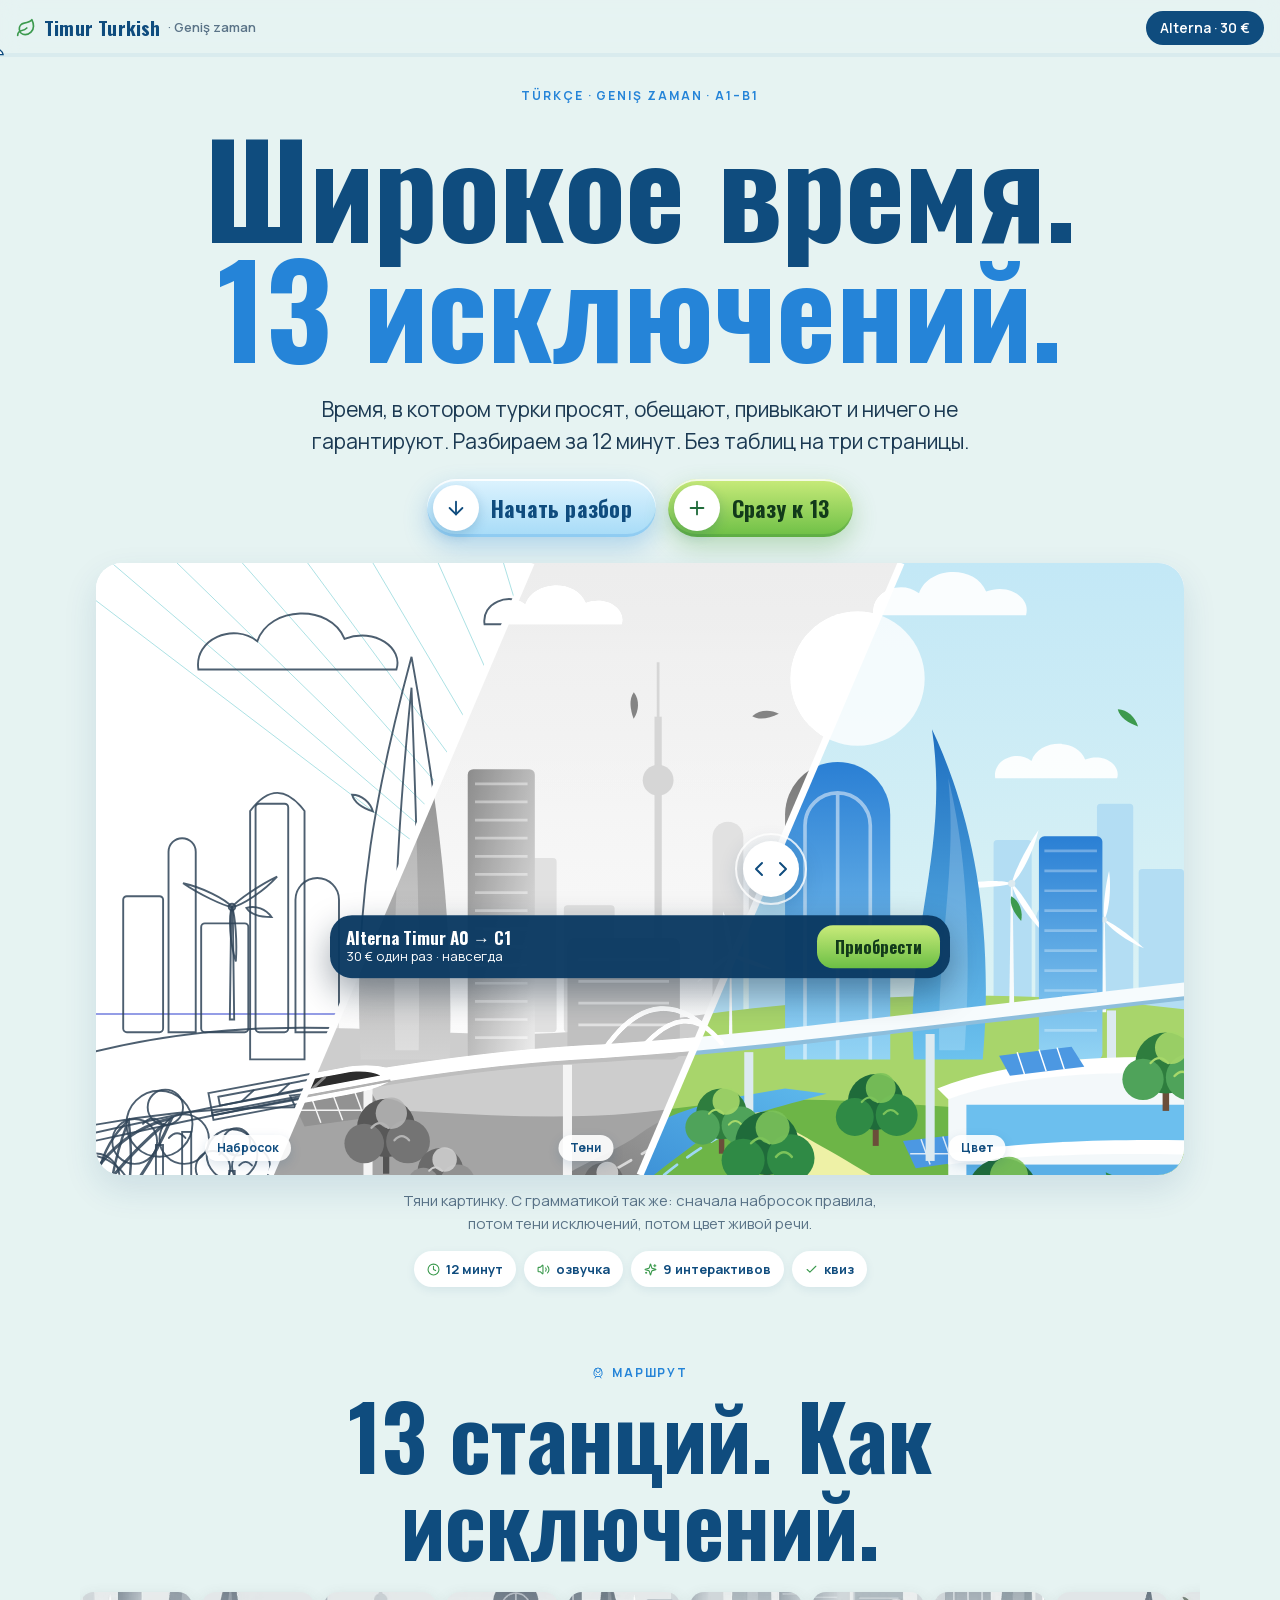
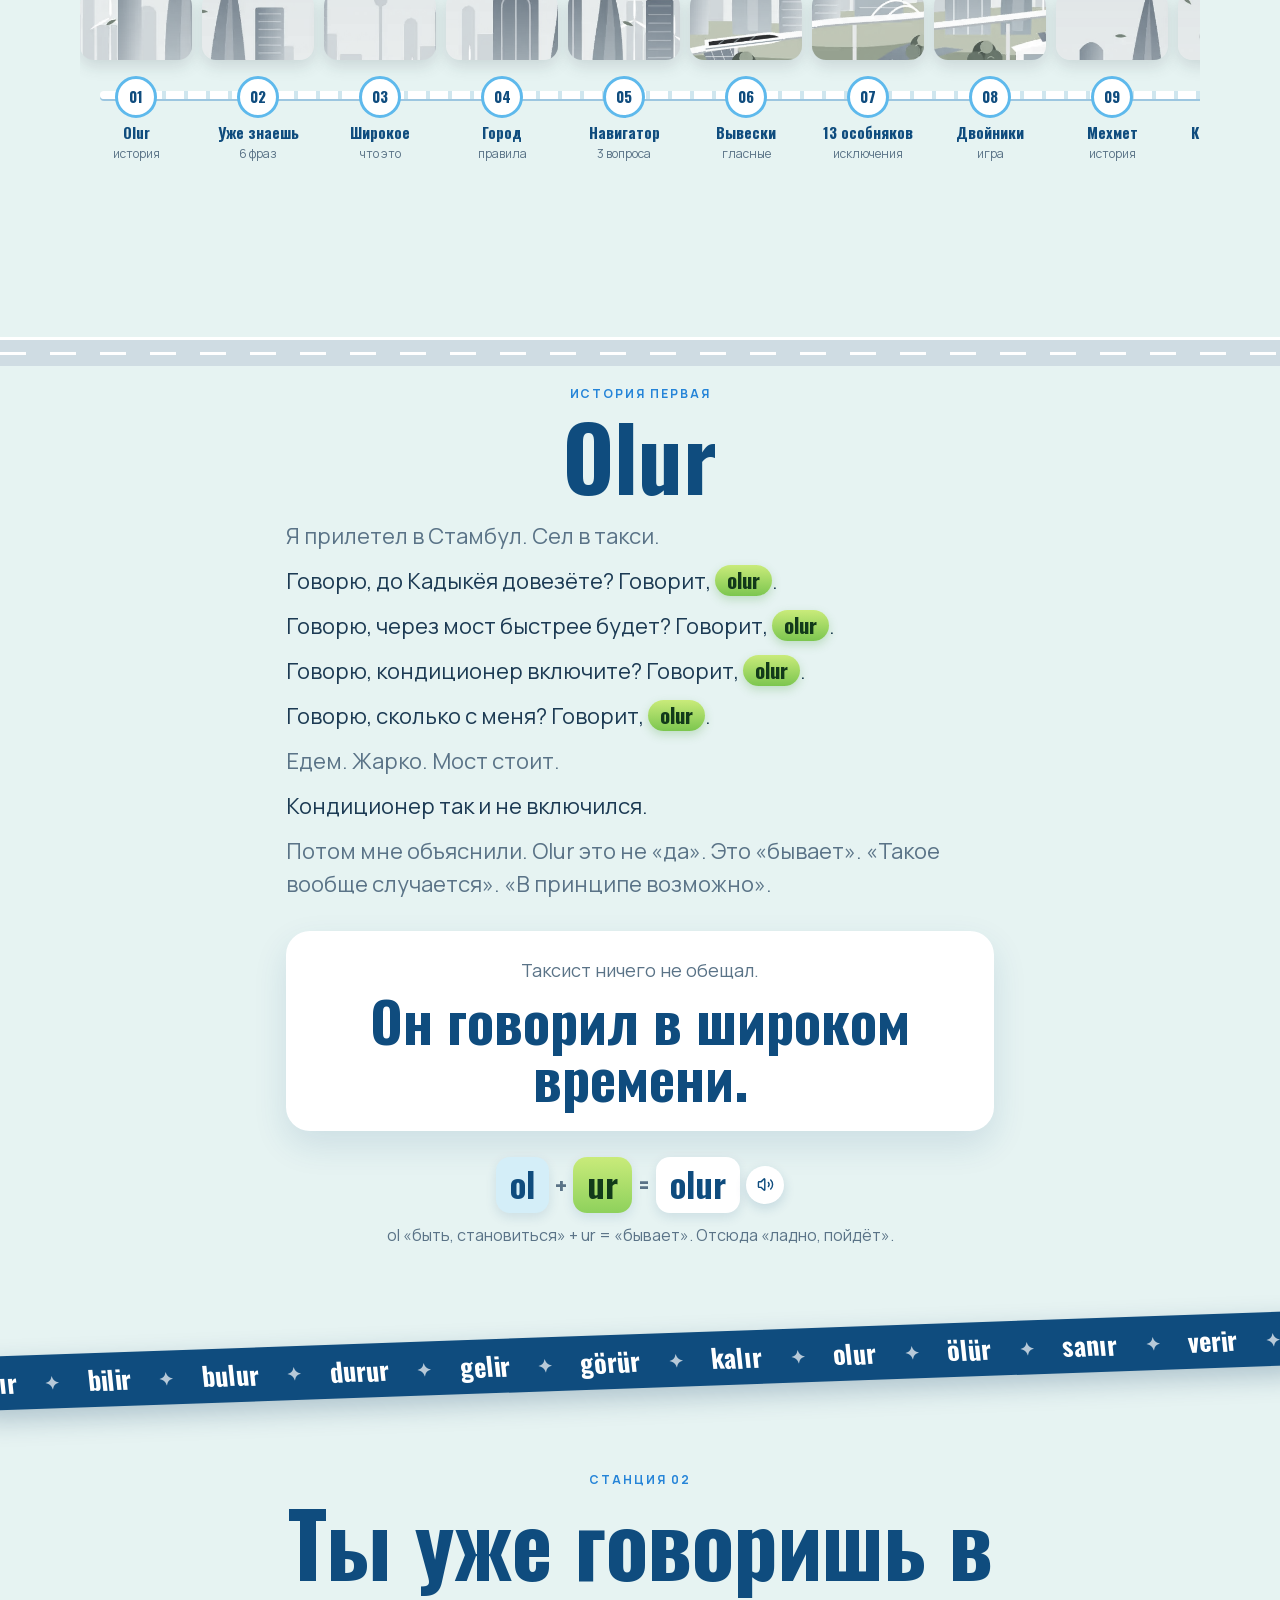
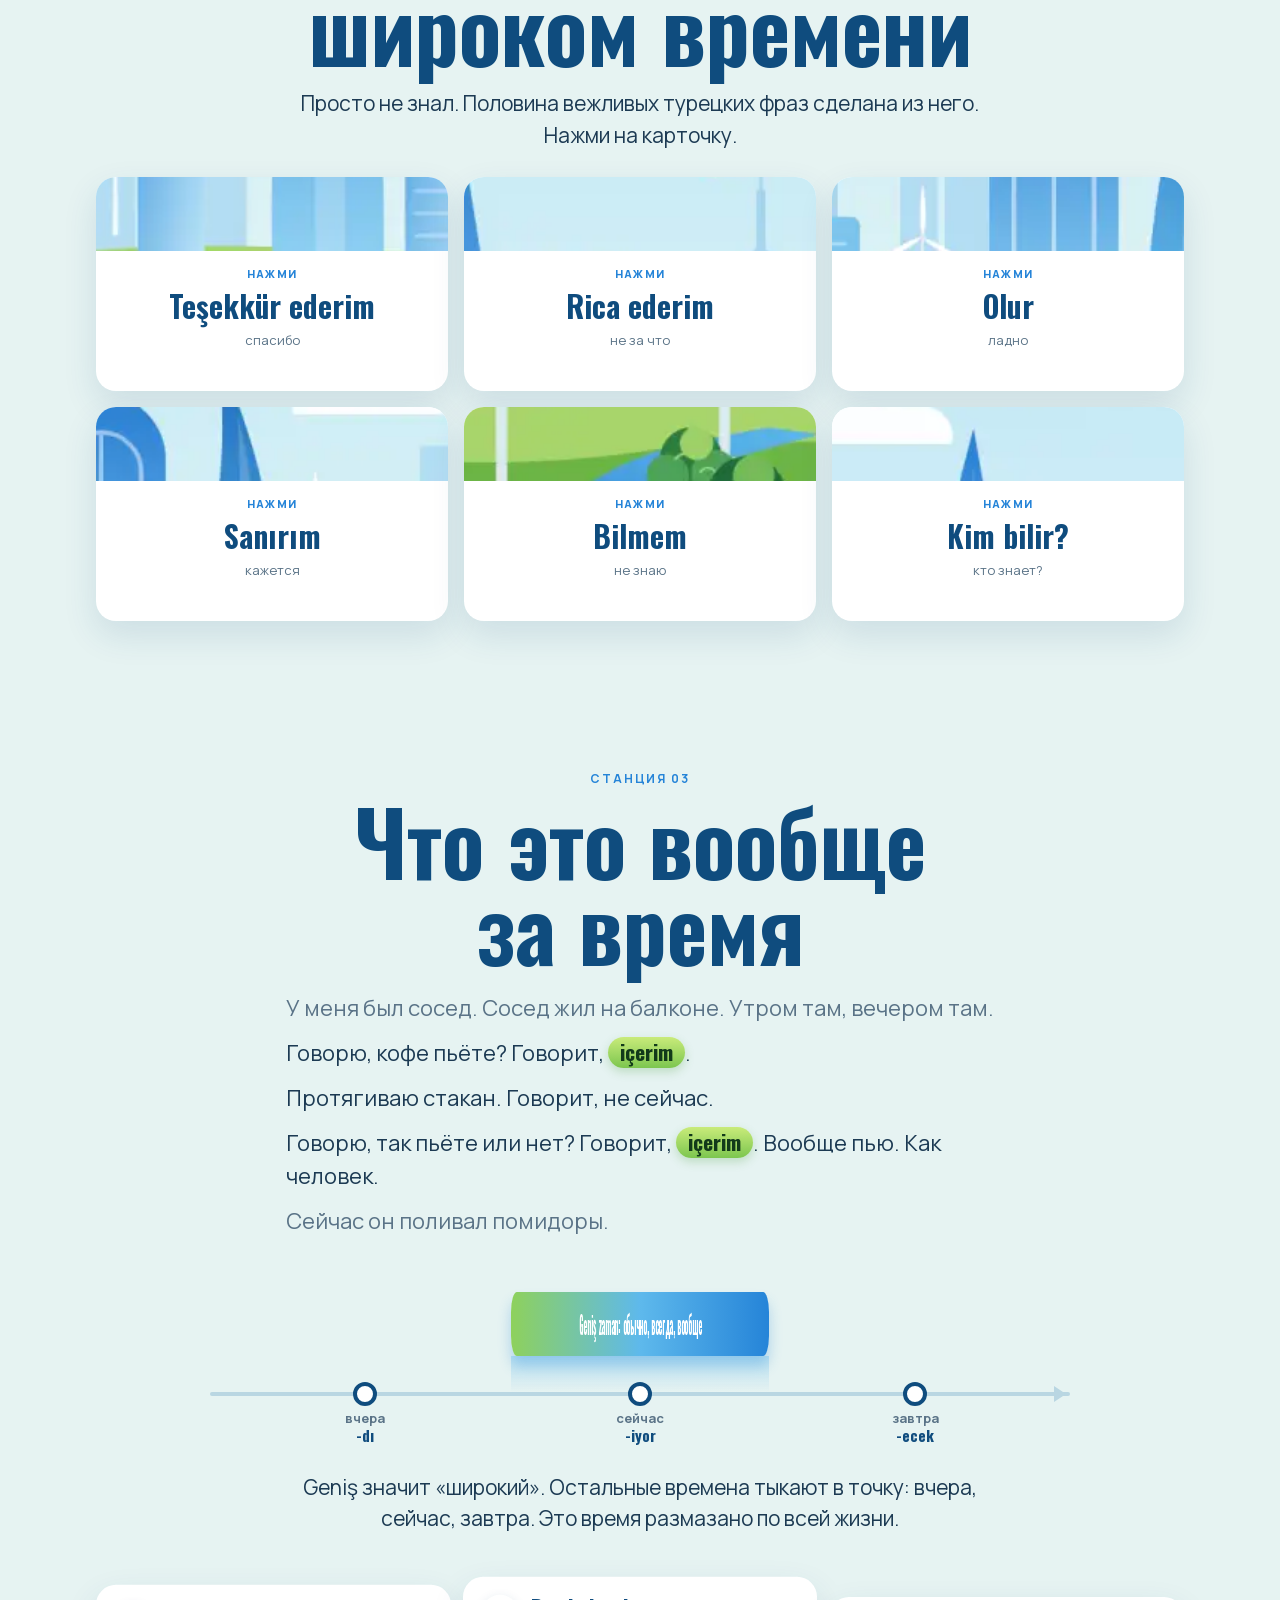
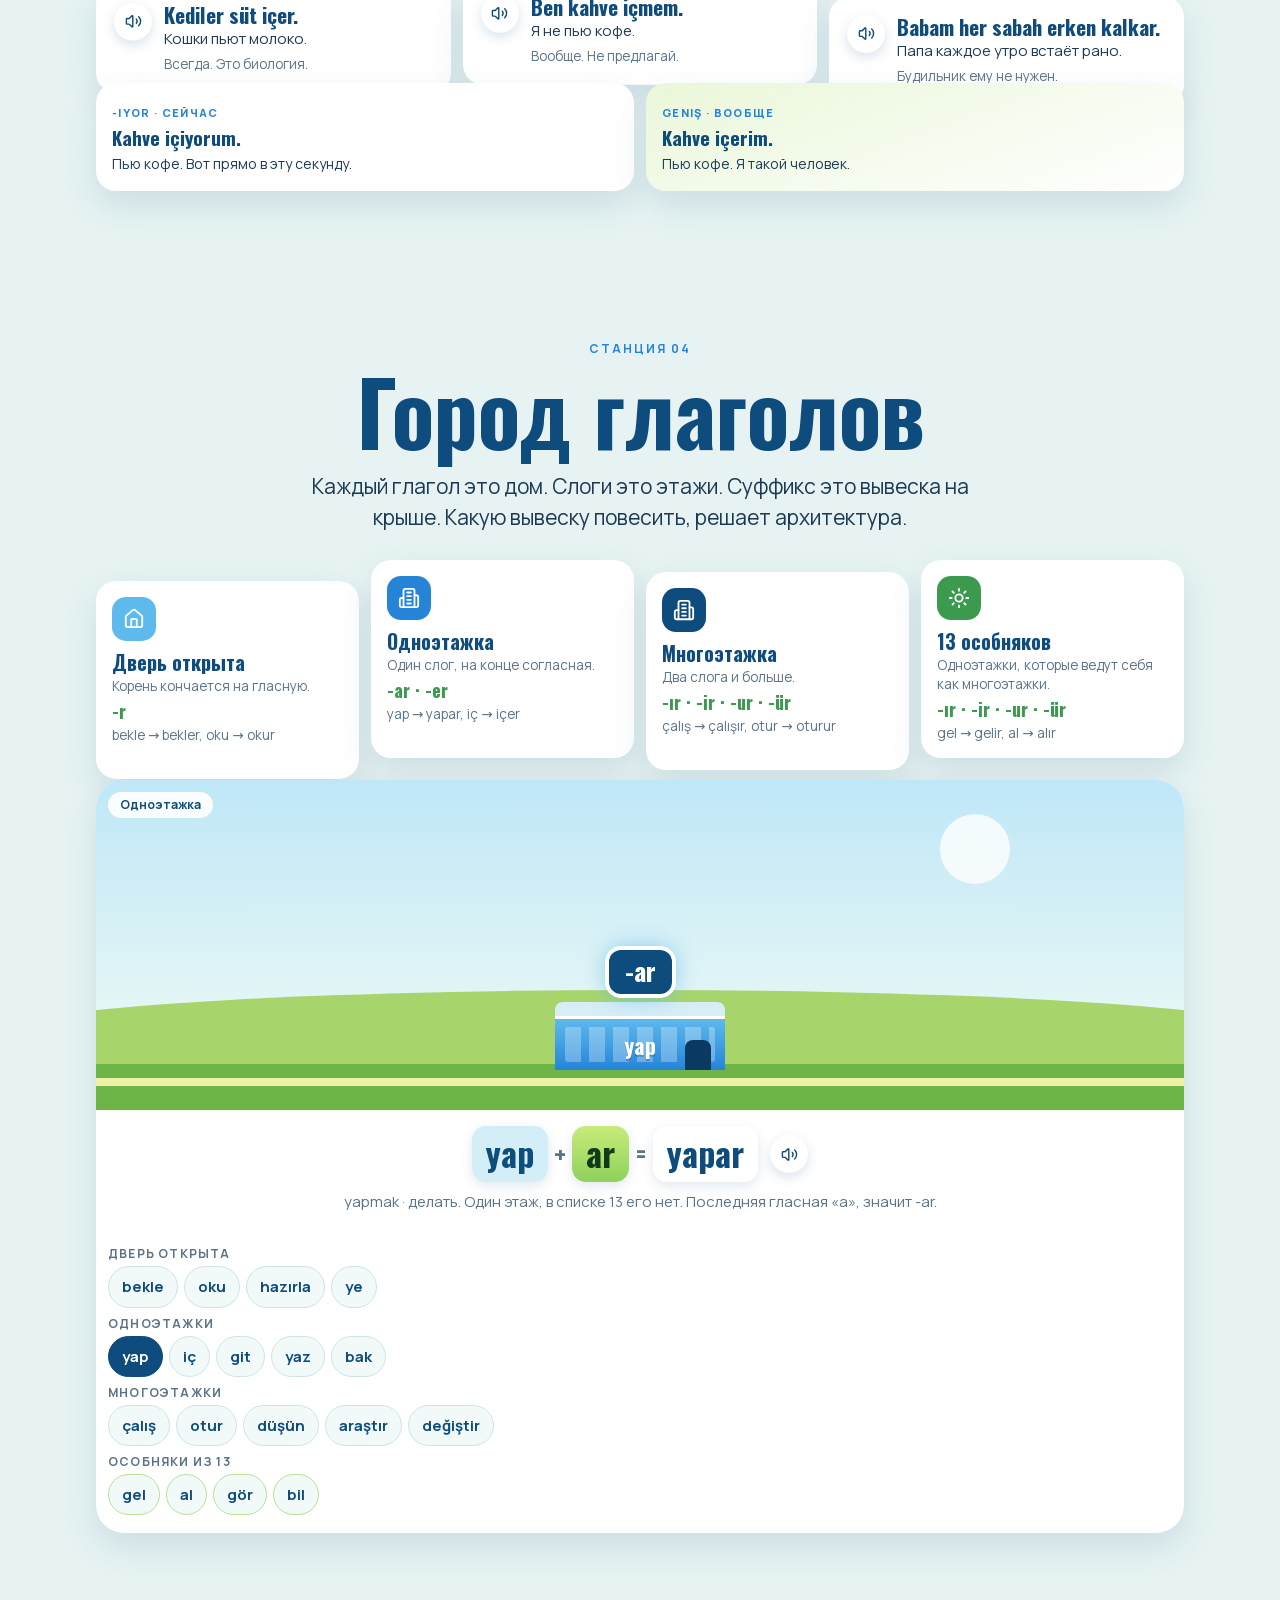
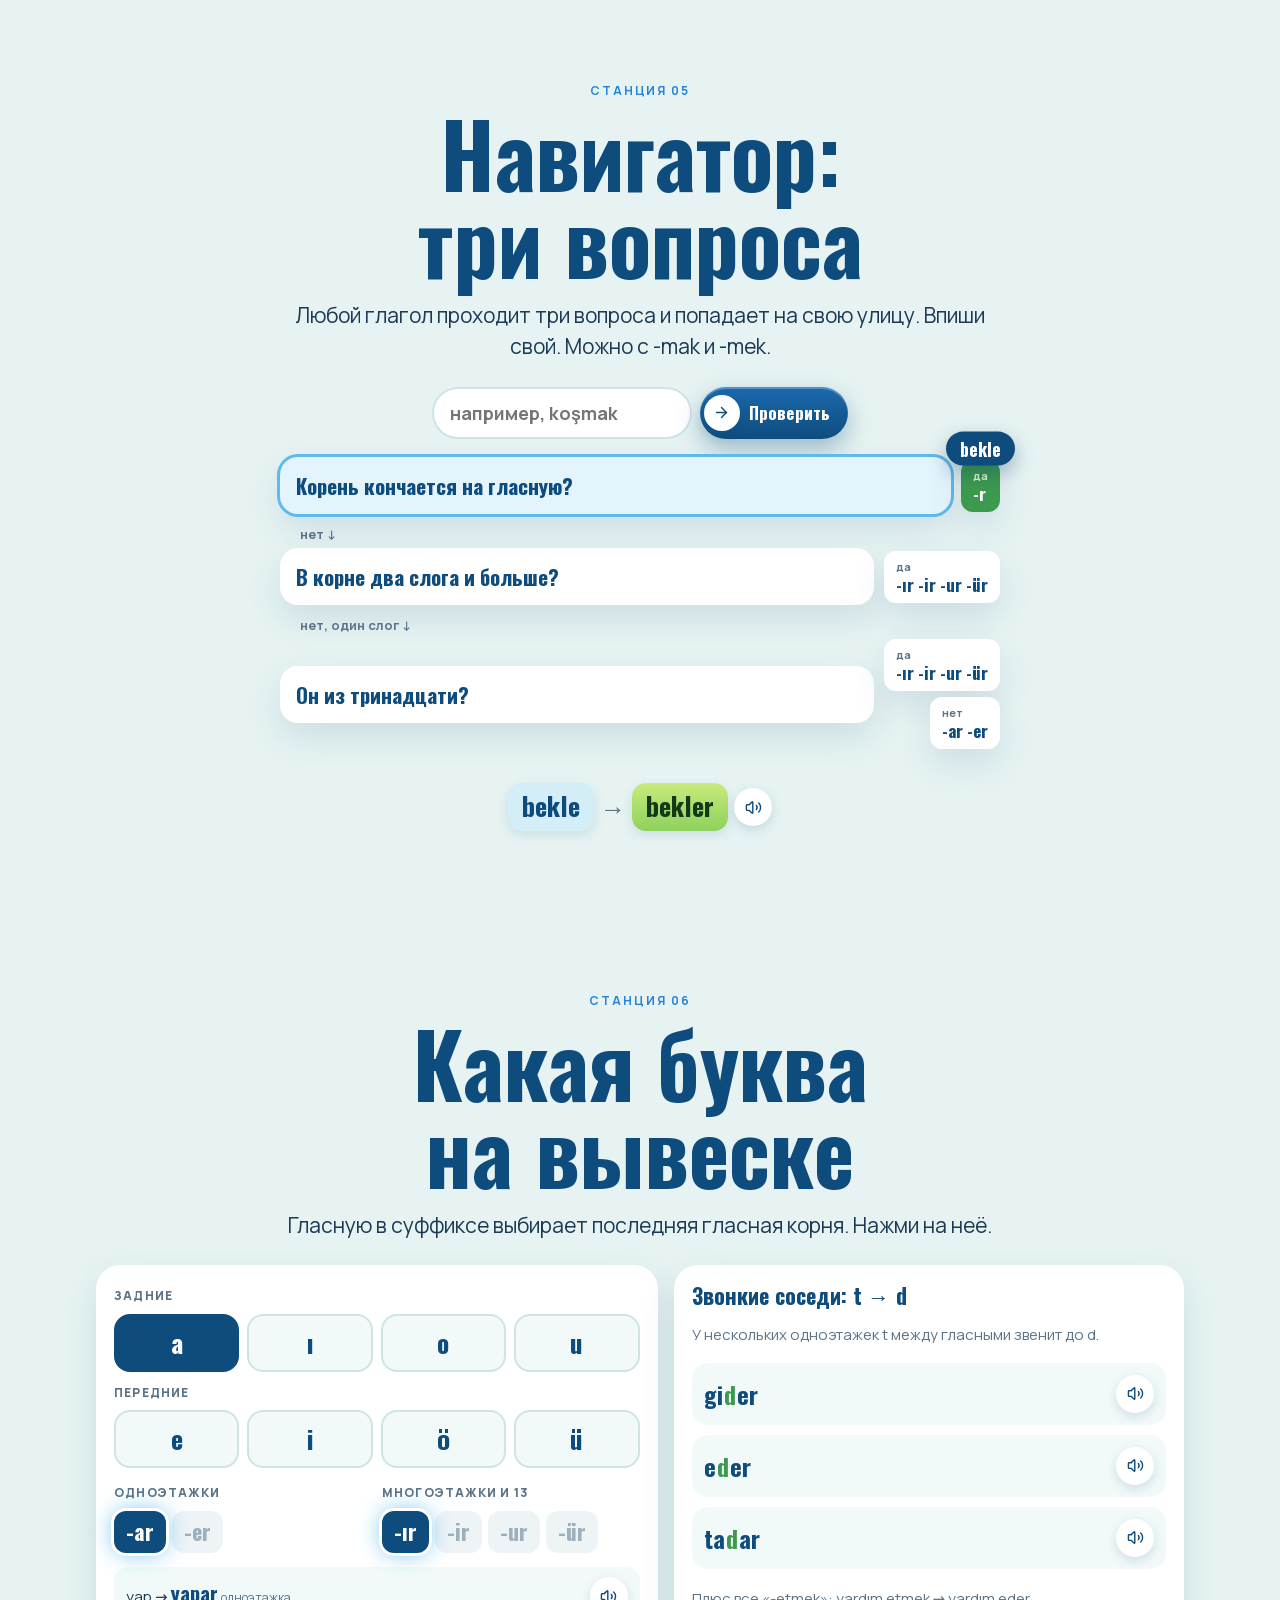
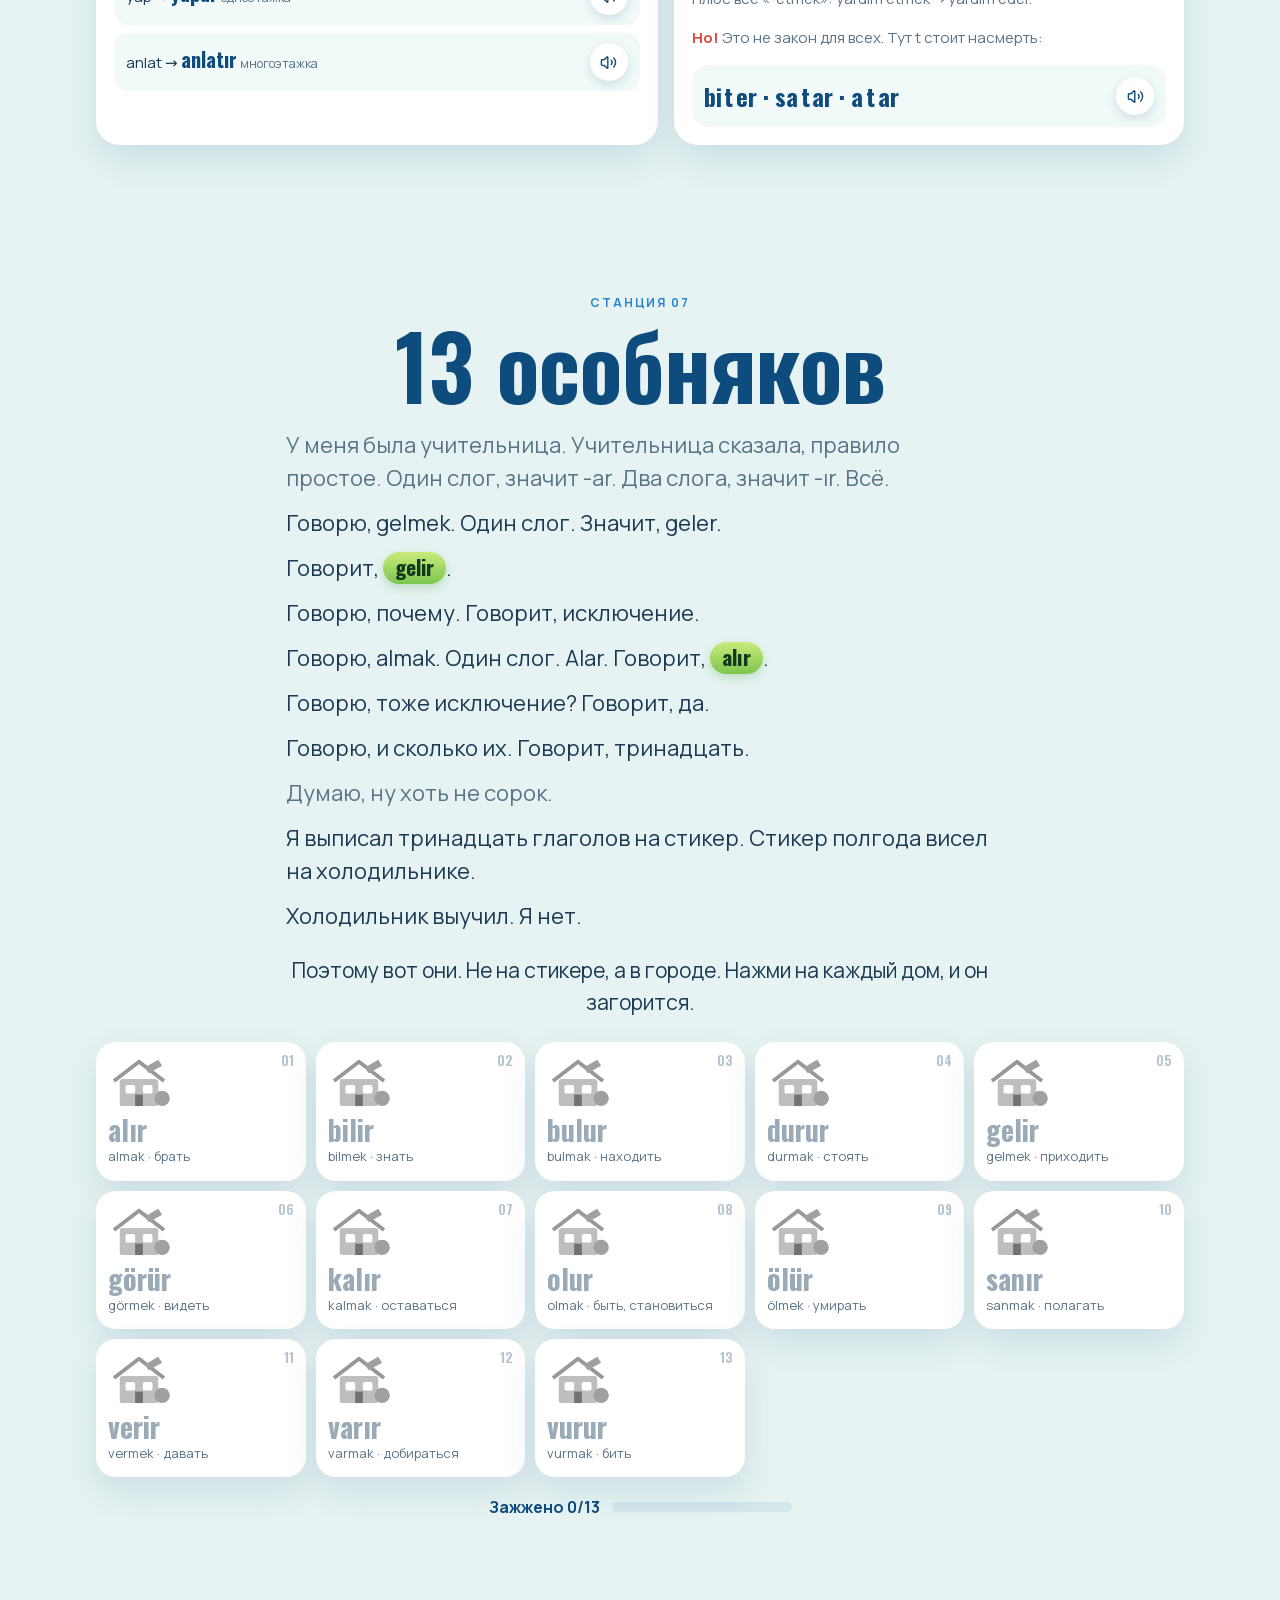
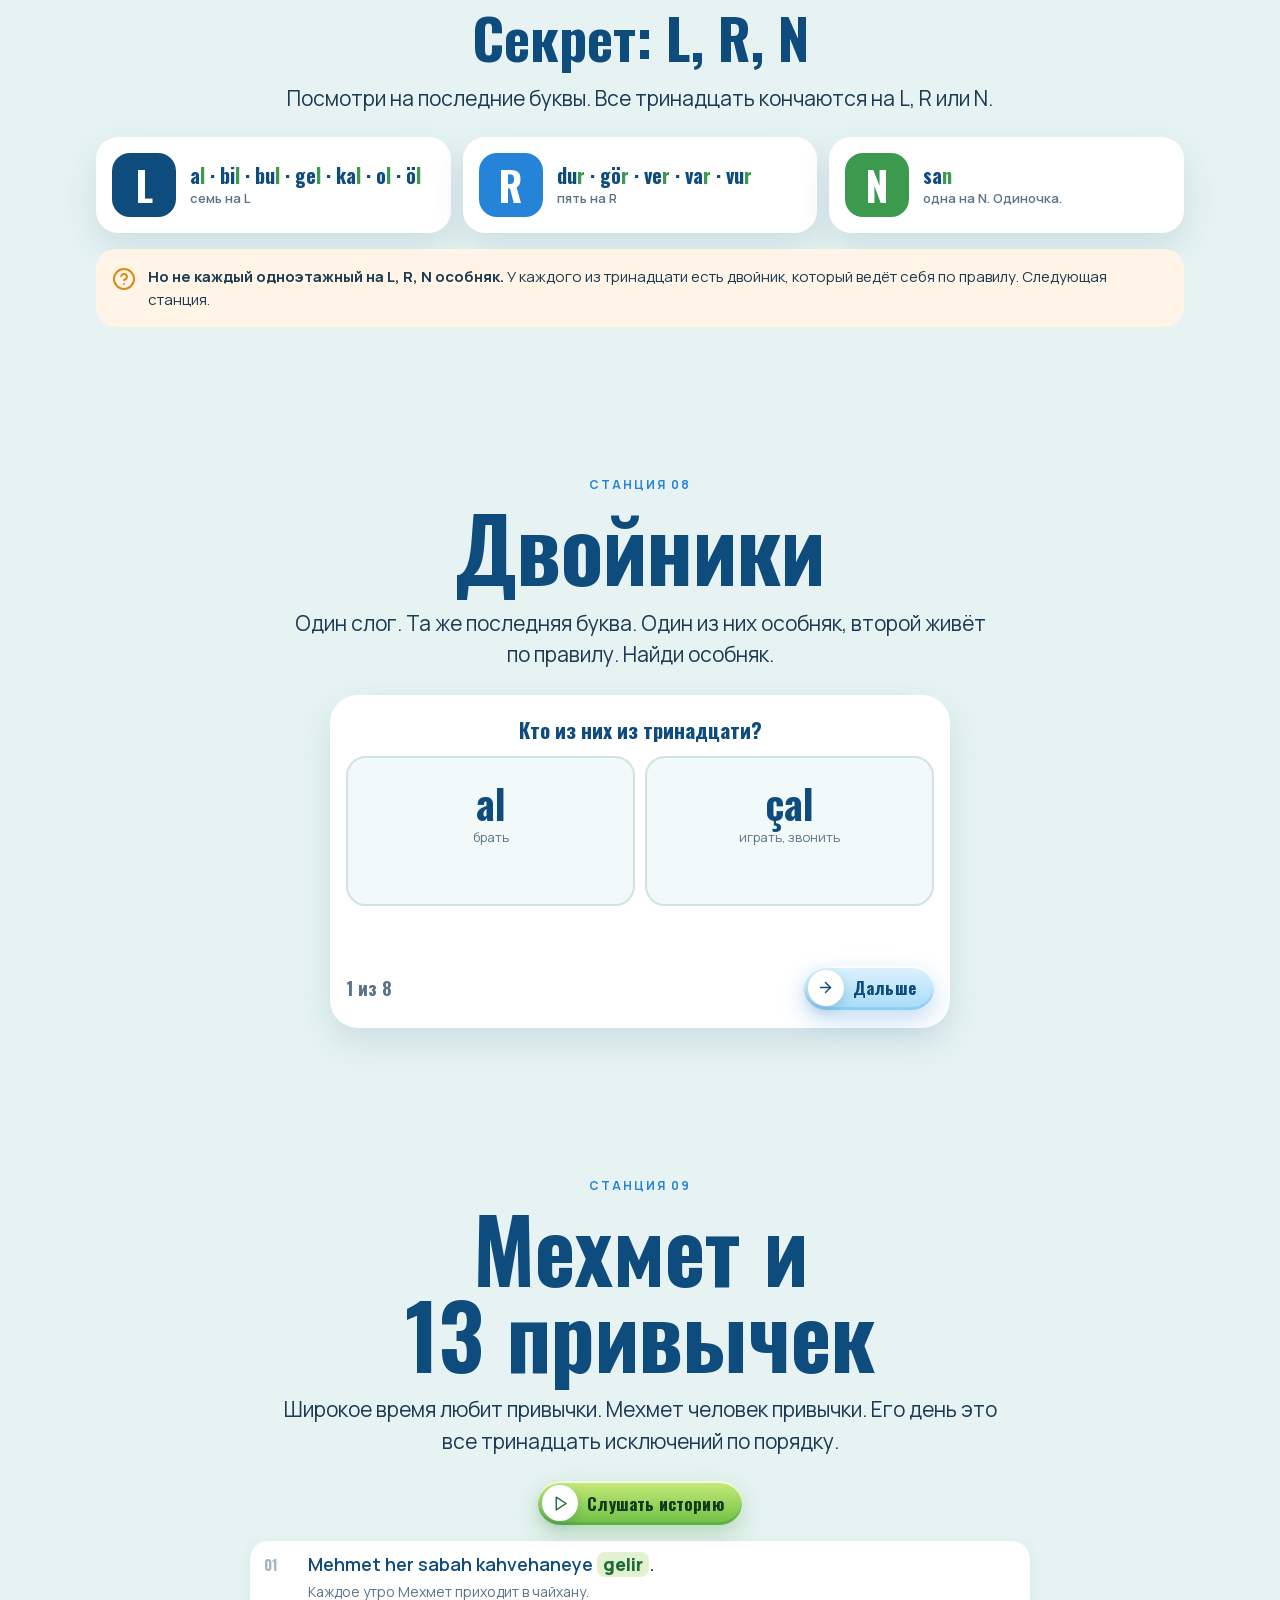
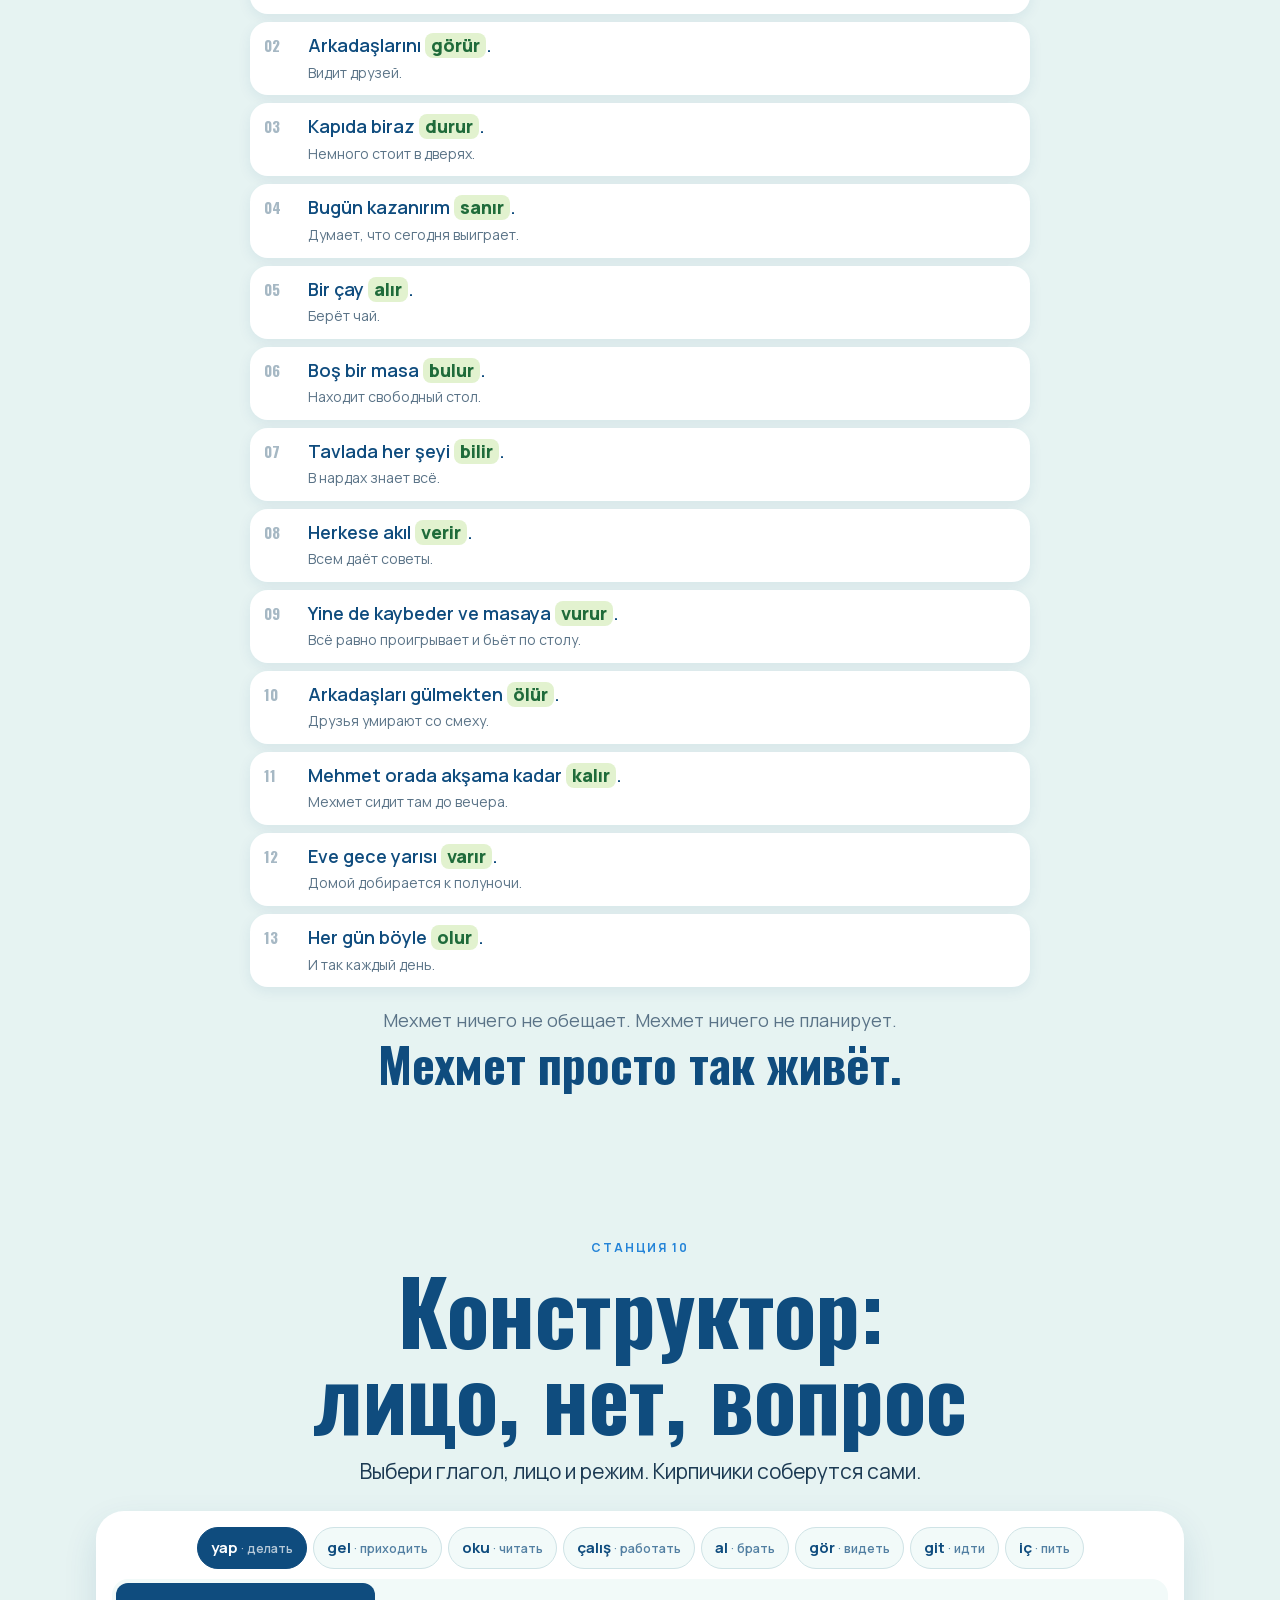
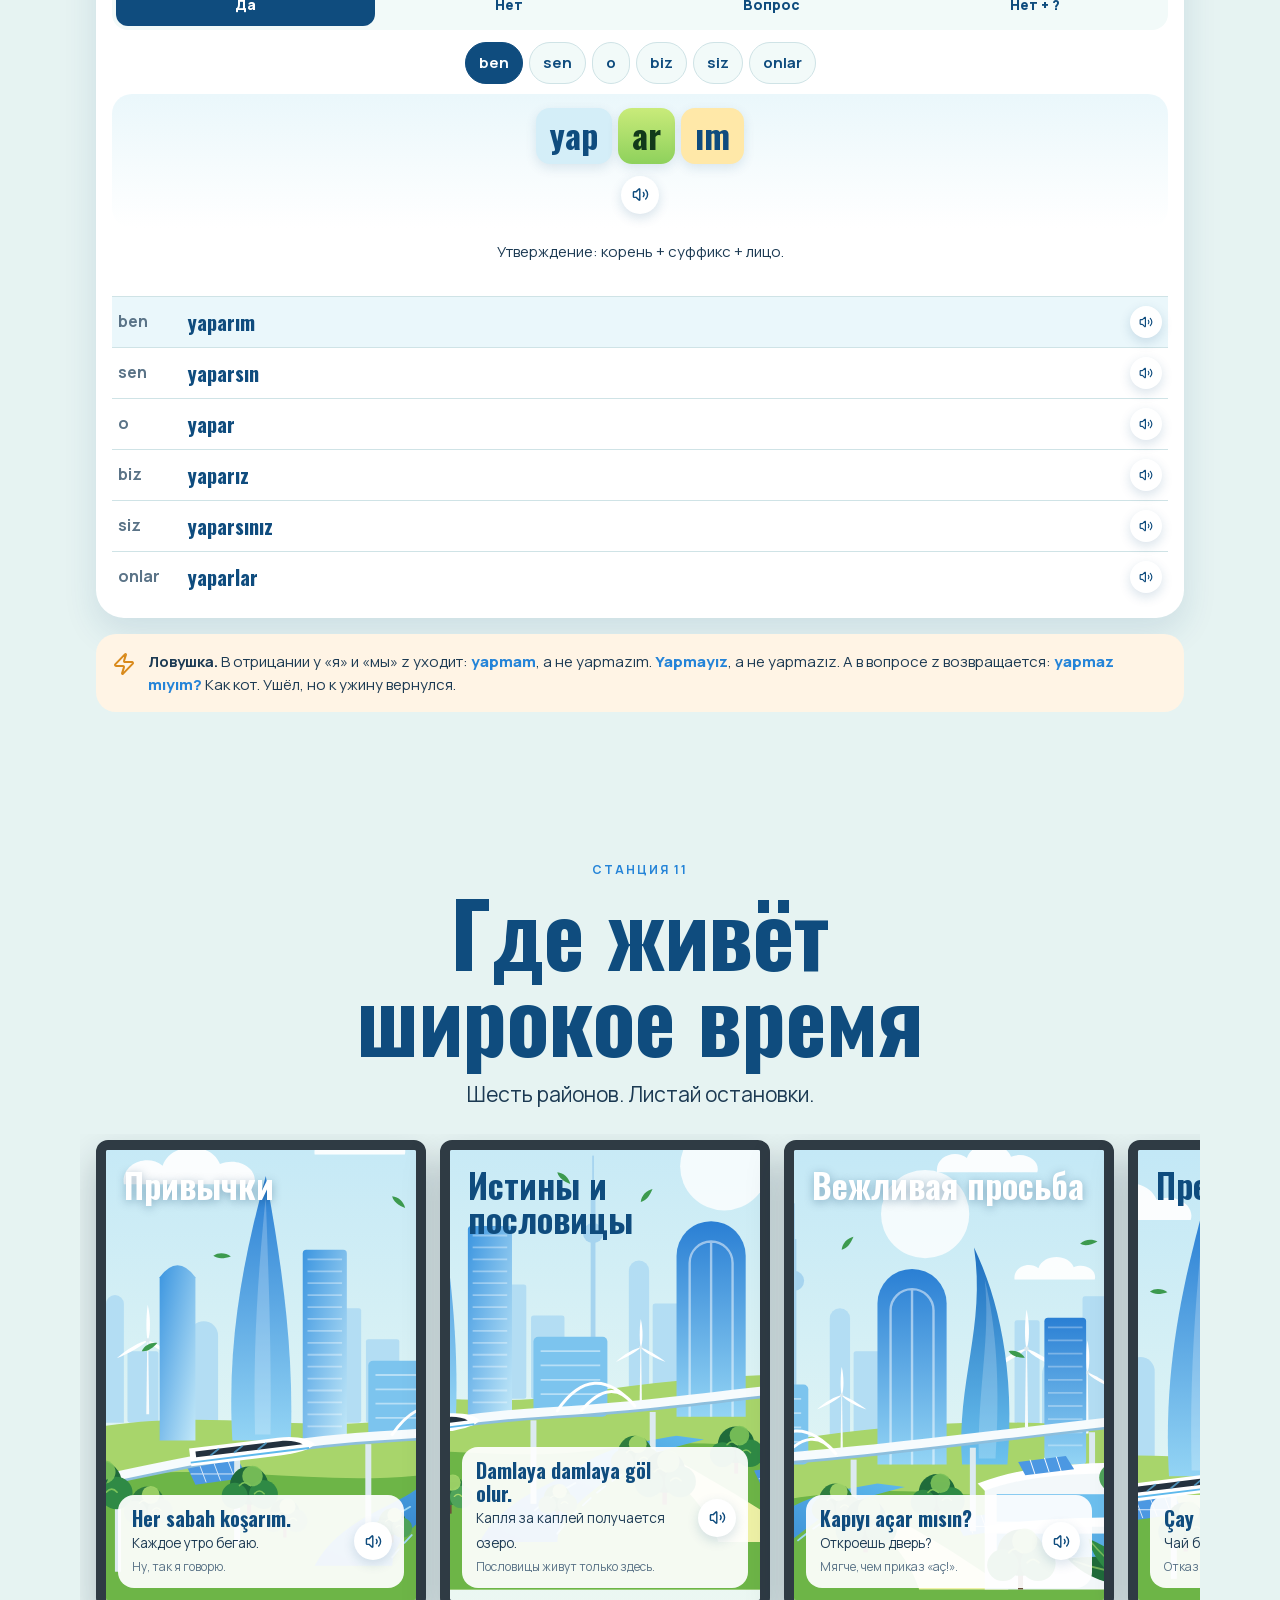
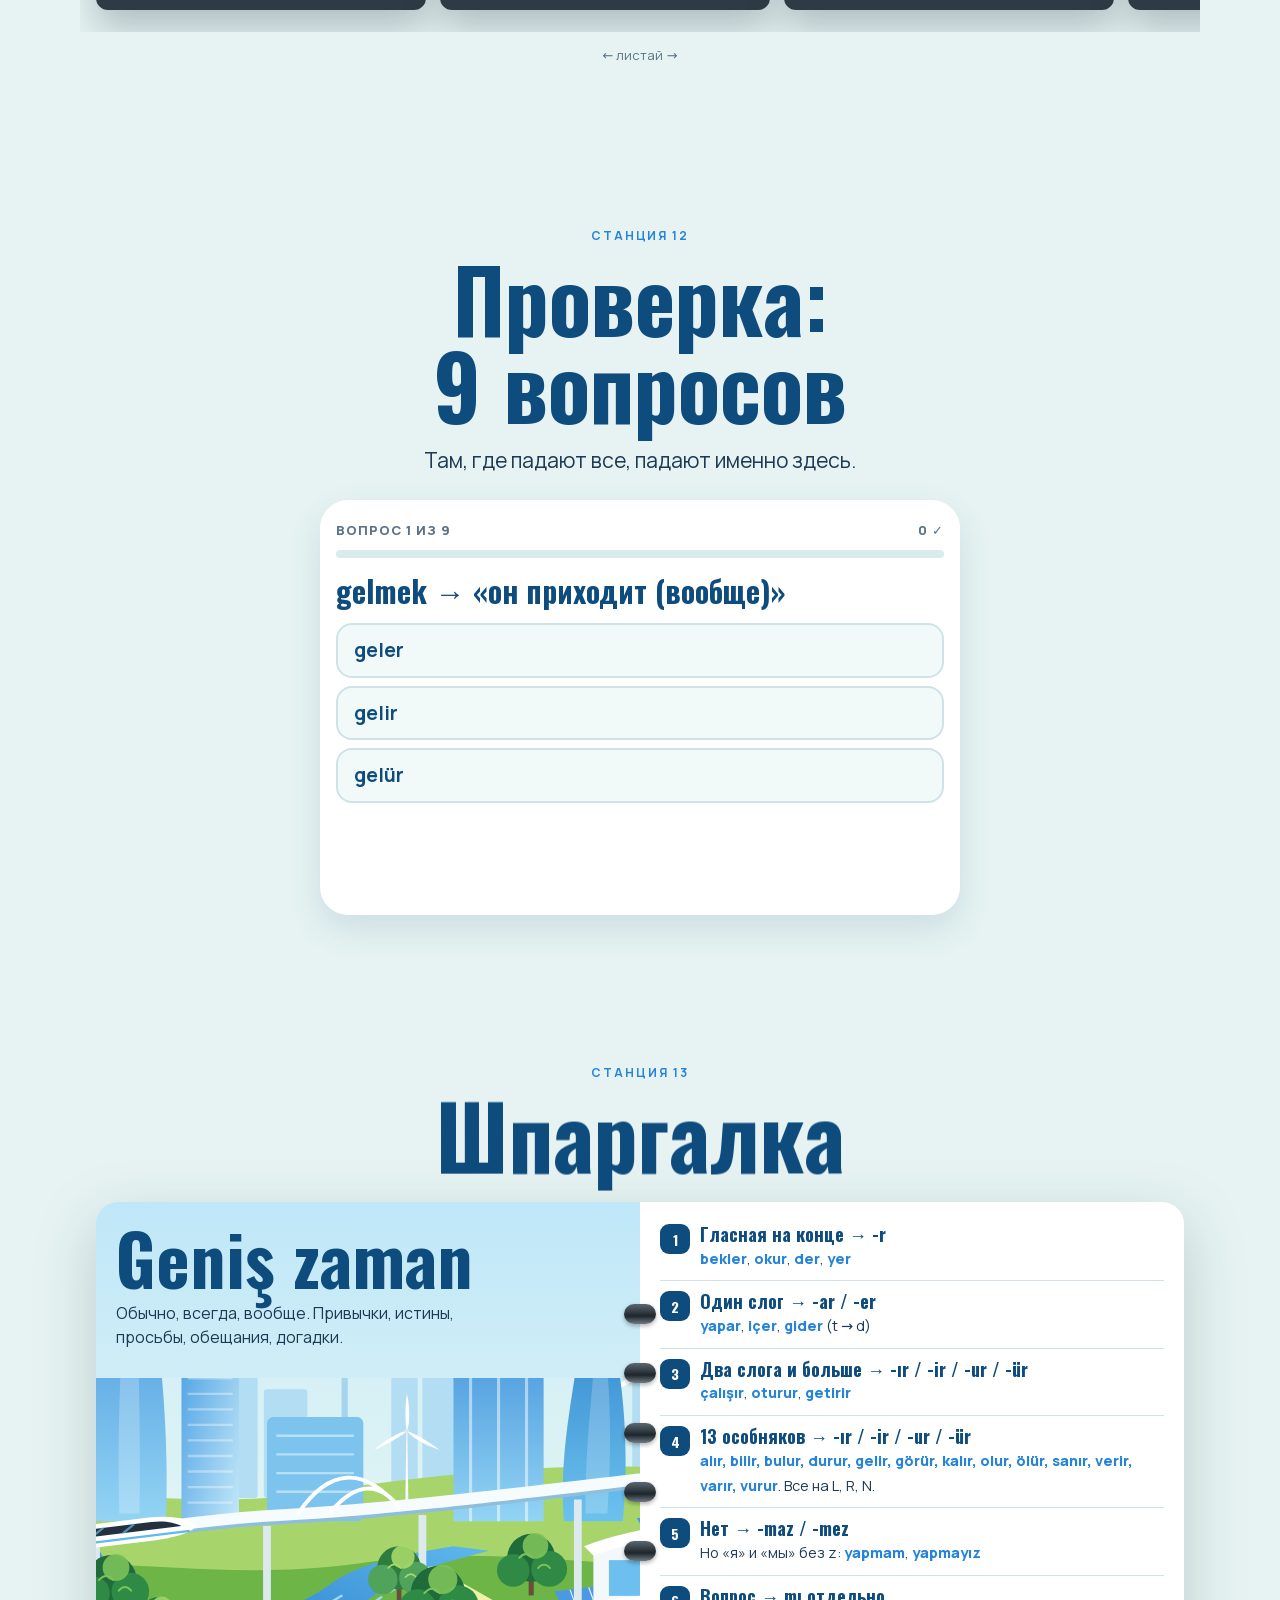
==== index.html @ c8dbd0b7 "Широкое время в турецком: гайд + Alterna Timur Co-Authored-By: Claude Opus 5.5 <noreply@anthropic.co" ====
<!doctype html>
<html lang="ru">
<head>
<meta charset="utf-8">
<meta name="viewport" content="width=device-width,initial-scale=1,viewport-fit=cover">
<meta name="description" content="Geniş zaman без таблиц: истории, город глаголов, 13 исключений, конструктор, квиз и озвучка. Timur Turkish.">
<meta name="theme-color" content="#E6F3F2">
<meta property="og:type" content="website">
<meta property="og:title" content="Широкое время в турецком: правила и 13 исключений">
<meta property="og:description" content="Geniş zaman без таблиц: истории, город глаголов, 13 исключений, конструктор, квиз и озвучка. Timur Turkish.">
<meta property="og:image" content="https://stellasdeutsch-dev.github.io/turkce-genis-zaman/assets/media/cover.jpg">
<meta property="og:image:width" content="1200">
<meta property="og:image:height" content="630">
<meta name="twitter:card" content="summary_large_image">
<meta name="twitter:image" content="https://stellasdeutsch-dev.github.io/turkce-genis-zaman/assets/media/cover.jpg">
<link rel="icon" href="data:image/svg+xml,%3Csvg xmlns='http://www.w3.org/2000/svg' viewBox='0 0 64 64'%3E%3Crect width='64' height='64' rx='16' fill='%230F4C7E'/%3E%3Cpath d='M14 40C22 22 40 14 52 16C46 32 30 44 14 40Z' fill='%238ED15C'/%3E%3C/svg%3E">
<script defer src="assets/gsap-bundle.min.js"></script>
<title>Широкое время в турецком: правила и 13 исключений</title>
<link rel="preload" href="assets/fonts/oswald-700-cyrillic.woff2" as="font" type="font/woff2" crossorigin>
<link rel="preload" href="assets/fonts/manrope-400-800-cyrillic.woff2" as="font" type="font/woff2" crossorigin>
<style>
@font-face{font-family: 'Manrope';font-style: normal;font-weight: 400 800;font-display: swap;src: url(assets/fonts/manrope-400-800-cyrillic.woff2) format('woff2');unicode-range: U+0301, U+0400-045F, U+0490-0491, U+04B0-04B1, U+2116;}
@font-face{font-family: 'Manrope';font-style: normal;font-weight: 400 800;font-display: swap;src: url(assets/fonts/manrope-400-800-latin-ext.woff2) format('woff2');unicode-range: U+0100-02BA, U+02BD-02C5, U+02C7-02CC, U+02CE-02D7, U+02DD-02FF, U+0304, U+0308, U+0329, U+1D00-1DBF, U+1E00-1E9F, U+1EF2-1EFF, U+2020, U+20A0-20AB, U+20AD-20C4, U+2113, U+2C60-2C7F, U+A720-A7FF;}
@font-face{font-family: 'Manrope';font-style: normal;font-weight: 400 800;font-display: swap;src: url(assets/fonts/manrope-400-800-latin.woff2) format('woff2');unicode-range: U+0000-00FF, U+0131, U+0152-0153, U+02BB-02BC, U+02C6, U+02DA, U+02DC, U+0304, U+0308, U+0329, U+2000-206F, U+20AC, U+2122, U+2191, U+2193, U+2212, U+2215, U+FEFF, U+FFFD;}
@font-face{font-family: 'Oswald';font-style: normal;font-weight: 500;font-display: swap;src: url(assets/fonts/oswald-700-cyrillic.woff2) format('woff2');unicode-range: U+0301, U+0400-045F, U+0490-0491, U+04B0-04B1, U+2116;}
@font-face{font-family: 'Oswald';font-style: normal;font-weight: 500;font-display: swap;src: url(assets/fonts/oswald-700-latin-ext.woff2) format('woff2');unicode-range: U+0100-02BA, U+02BD-02C5, U+02C7-02CC, U+02CE-02D7, U+02DD-02FF, U+0304, U+0308, U+0329, U+1D00-1DBF, U+1E00-1E9F, U+1EF2-1EFF, U+2020, U+20A0-20AB, U+20AD-20C4, U+2113, U+2C60-2C7F, U+A720-A7FF;}
@font-face{font-family: 'Oswald';font-style: normal;font-weight: 500;font-display: swap;src: url(assets/fonts/oswald-700-latin.woff2) format('woff2');unicode-range: U+0000-00FF, U+0131, U+0152-0153, U+02BB-02BC, U+02C6, U+02DA, U+02DC, U+0304, U+0308, U+0329, U+2000-206F, U+20AC, U+2122, U+2191, U+2193, U+2212, U+2215, U+FEFF, U+FFFD;}
@font-face{font-family: 'Oswald';font-style: normal;font-weight: 700;font-display: swap;src: url(assets/fonts/oswald-700-cyrillic.woff2) format('woff2');unicode-range: U+0301, U+0400-045F, U+0490-0491, U+04B0-04B1, U+2116;}
@font-face{font-family: 'Oswald';font-style: normal;font-weight: 700;font-display: swap;src: url(assets/fonts/oswald-700-latin-ext.woff2) format('woff2');unicode-range: U+0100-02BA, U+02BD-02C5, U+02C7-02CC, U+02CE-02D7, U+02DD-02FF, U+0304, U+0308, U+0329, U+1D00-1DBF, U+1E00-1E9F, U+1EF2-1EFF, U+2020, U+20A0-20AB, U+20AD-20C4, U+2113, U+2C60-2C7F, U+A720-A7FF;}
@font-face{font-family: 'Oswald';font-style: normal;font-weight: 700;font-display: swap;src: url(assets/fonts/oswald-700-latin.woff2) format('woff2');unicode-range: U+0000-00FF, U+0131, U+0152-0153, U+02BB-02BC, U+02C6, U+02DA, U+02DC, U+0304, U+0308, U+0329, U+2000-206F, U+20AC, U+2122, U+2191, U+2193, U+2212, U+2215, U+FEFF, U+FFFD;}
:root{--bg:#E6F3F2;--bg2:#F2FAF9;--card:#fff;--navy:#0F4C7E;--navy2:#0A3961;--ink:#1C3A53;--mute:#5A7387;--blue:#2584D8;--sky:#5EB9EC;--ice:#D4EEF8;--green:#3C9A4E;--leaf:#1F6B3A;--lime:#C3DA52;--yel:#EEF1A6;--pink:#E9A7A7;--red:#D9483B;--line:#CFE3E6;--fh:'Oswald','Arial Narrow',Impact,sans-serif;--fb:'Manrope',system-ui,-apple-system,'Segoe UI',sans-serif;--gut:16px;--r:24px;--sh:0 14px 34px rgba(15,76,126,.12)}
*{box-sizing:border-box}
html{background:var(--bg);color:var(--ink);font:400 16px/1.55 var(--fb);-webkit-text-size-adjust:100%;scroll-behavior:smooth;scroll-padding-top:64px}
body{margin:0;background:var(--bg)}
main{overflow-x:clip}
img,video{max-width:100%;display:block}
a{color:inherit}
button{font:inherit;color:inherit;cursor:pointer;border:0;background:none;padding:0;-webkit-tap-highlight-color:transparent}
.wrap{max-width:1120px;margin:0 auto;padding:0 var(--gut)}
.narrow{max-width:740px}
section{padding:76px 0;position:relative}
.ic{width:1em;height:1em;stroke:currentColor;fill:none;stroke-width:2;stroke-linecap:round;stroke-linejoin:round;flex:none;display:inline-block;vertical-align:-.14em}
.eyb{font:700 12px/1 var(--fb);letter-spacing:.16em;text-transform:uppercase;color:var(--blue);display:flex;gap:8px;align-items:center;justify-content:center}
.mega{font:700 clamp(46px,13.4vw,128px)/.94 var(--fh);color:var(--navy);margin:.18em 0 .22em;letter-spacing:-.006em}
.mega .ln{display:block}
.h2{font:700 clamp(38px,10.4vw,88px)/.98 var(--fh);color:var(--navy);text-align:center;margin:12px auto 18px;max-width:15ch;text-wrap:balance}
.h2 .wd{display:inline-block}
.lede{font-size:clamp(17px,4.5vw,21px);line-height:1.5;color:var(--ink);max-width:34em;margin:0 auto 10px;text-align:center}
.cap{font:600 clamp(17px,4.6vw,24px)/1.2 var(--fb);color:#2A79C2;text-align:center;margin:16px 0 0}
.tw{color:var(--blue);font-weight:800}
.ok{color:var(--green);font-weight:800}
mark{background:none;color:inherit}
.say{width:38px;height:38px;border-radius:50%;background:#fff;color:var(--navy);display:inline-grid;place-items:center;box-shadow:0 4px 12px rgba(15,76,126,.16);flex:none;font-size:17px;transition:background .2s,color .2s}
.say.on{background:var(--blue);color:#fff}
.no-tts .say{display:none}
/* pills */
.pill{display:inline-flex;align-items:center;gap:12px;padding:6px 24px 6px 6px;border-radius:999px;font:600 clamp(18px,4.8vw,22px)/1 var(--fh);letter-spacing:.01em;color:var(--navy);text-decoration:none;background:linear-gradient(180deg,#DDF3FE 0%,#A6DBF7 100%);box-shadow:0 10px 24px rgba(37,132,216,.28),inset 0 2px 0 rgba(255,255,255,.9),inset 0 -3px 0 rgba(37,132,216,.18);transition:scale .2s,box-shadow .2s}
.pill:hover{scale:1.03}.pill:active{scale:.97}
.pill .pc{width:46px;height:46px;border-radius:50%;background:#fff;display:grid;place-items:center;box-shadow:0 4px 12px rgba(15,76,126,.2);font-size:22px;color:var(--navy)}
.pill.green{background:linear-gradient(180deg,#C9EB7A 0%,#6CBF45 100%);color:#123A1A;box-shadow:0 10px 24px rgba(76,160,60,.3),inset 0 2px 0 rgba(255,255,255,.8),inset 0 -3px 0 rgba(31,107,58,.2)}
.pill.green .pc{color:#1F6B3A}
.pill.sm{font-size:17px;padding:4px 18px 4px 4px;gap:9px}.pill.sm .pc{width:36px;height:36px;font-size:17px}
.pill.navy{background:linear-gradient(180deg,#1B6AAE,#0F4C7E);color:#fff;box-shadow:0 10px 24px rgba(15,76,126,.35),inset 0 2px 0 rgba(255,255,255,.25)}
.ctas{display:flex;flex-wrap:wrap;gap:12px;justify-content:center;margin:22px 0 6px}
/* top bar */
.bar{position:sticky;top:0;z-index:50;background:rgba(230,243,242,.92);border-bottom:1px solid var(--line);height:56px;display:flex;align-items:center;justify-content:space-between;padding:0 var(--gut)}
@media(min-width:900px){.bar{backdrop-filter:blur(10px);-webkit-backdrop-filter:blur(10px);background:rgba(230,243,242,.78)}}
.logo{display:flex;align-items:center;gap:8px;text-decoration:none;color:var(--navy);font:700 19px/1 var(--fh);letter-spacing:.01em}
.logo .ic{color:var(--green);font-size:20px}
.logo span{font:600 13px/1 var(--fb);color:var(--mute);letter-spacing:0}
@media(max-width:380px){.logo span{display:none}}
.bar-cta{font:600 14px/1 var(--fb);text-decoration:none;color:#fff;background:var(--navy);padding:10px 14px;border-radius:99px;white-space:nowrap}
.rail{position:absolute;left:0;right:0;bottom:-2px;height:4px;background:#d9ebee}
.rail i{position:absolute;left:0;top:0;bottom:0;width:calc(var(--p,0)*100%);background:linear-gradient(90deg,var(--sky),var(--green))}
.rail svg{position:absolute;top:-8px;left:calc(var(--p,0)*100% - 30px);width:34px;height:14px}
/* hero */
.hero{padding:34px 0 40px;text-align:center}
.hero .lede{margin-top:6px}
.hero-h .ln{animation:rise .9s cubic-bezier(.2,.8,.2,1) both}
.hero-h .ln+.ln{animation-delay:.12s;color:var(--blue)}
.hero .lede,.hero .ctas{animation:rise .9s .25s cubic-bezier(.2,.8,.2,1) both}
@keyframes rise{from{opacity:0;transform:translateY(36%) rotate(1.5deg)}to{opacity:1;transform:none}}
.art{position:relative;aspect-ratio:4/5;border-radius:26px;overflow:hidden;background:#fff;box-shadow:var(--sh);touch-action:pan-y;user-select:none;-webkit-user-select:none;margin-top:26px;animation:rise 1s .35s cubic-bezier(.2,.8,.2,1) both;cursor:ew-resize}
@media(min-width:760px){.art{aspect-ratio:16/9}}
.lay{position:absolute;inset:0}
.scene{width:100%;height:100%;display:block}
.lay-sk{background:#fff}
.lay-gr{filter:grayscale(1) contrast(1.05) brightness(1.03)}
.scene .skonly{display:none}
.lay-sk .scene .skonly{display:inline}
.lay-sk .scene .nosk,.lay-sk .scene .sun{display:none}
.lay-sk .scene *{fill:none!important;stroke:#2E4357!important;stroke-width:2.1px!important;stroke-opacity:.85!important;opacity:1!important}
.lay-sk .scene .skonly line{stroke:#9EDCE0!important;stroke-width:1.1px!important}
.lay-sk .scene .skonly .hz{stroke:#5866D8!important;stroke-width:1.6px!important}
.split{position:absolute;inset:0;width:100%;height:100%;pointer-events:none}
.split line{stroke:#fff;stroke-width:7;vector-effect:non-scaling-stroke}
.knob{position:absolute;top:50%;left:50%;width:56px;height:56px;margin:-28px 0 0 -28px;border-radius:50%;background:#fff;color:var(--navy);display:grid;place-items:center;font-size:24px;box-shadow:0 8px 24px rgba(10,57,97,.3);z-index:3}
.knob::after{content:"";position:absolute;inset:-8px;border-radius:50%;border:2px solid rgba(255,255,255,.8);animation:pulse 1.8s infinite}
@keyframes pulse{from{scale:.8;opacity:1}to{scale:1.35;opacity:0}}
.zl{position:absolute;bottom:14px;left:0;translate:-50% 0;padding:7px 12px;border-radius:99px;background:rgba(255,255,255,.9);font:700 12px/1 var(--fb);color:var(--navy);white-space:nowrap;box-shadow:0 4px 12px rgba(15,76,126,.15);transition:opacity .2s;z-index:2}
.hint{font-size:15px;color:var(--mute);max-width:34em;margin:14px auto 0}
.meta{display:flex;flex-wrap:wrap;justify-content:center;gap:8px;margin-top:16px}
.meta span{display:inline-flex;align-items:center;gap:6px;background:#fff;border-radius:99px;padding:8px 13px;font-size:13px;font-weight:700;color:var(--navy);box-shadow:0 3px 10px rgba(15,76,126,.08)}
.meta .ic{color:var(--green)}
/* route */
.route{padding:40px 0 30px}
.rt{position:relative;overflow-x:auto;scroll-snap-type:x mandatory;margin:0 calc(-1*var(--gut));padding:10px var(--gut) 18px;scrollbar-width:none}
.rt::-webkit-scrollbar{display:none}
.rt ol{list-style:none;margin:0;padding:0;display:flex;gap:10px;position:relative;width:max-content}
.rt ol::before{content:"";position:absolute;left:20px;right:20px;top:99px;height:8px;border-radius:8px;background:repeating-linear-gradient(90deg,#fff 0 18px,#cfe6ee 18px 22px);box-shadow:0 2px 0 #9CC6E0}
.rt li{scroll-snap-align:start;position:relative}
.rt a{display:flex;flex-direction:column;align-items:center;gap:6px;text-decoration:none;width:112px;text-align:center}
.rt-cov{display:block;width:112px;height:68px;border-radius:14px;background:#cfe6ee url(assets/media/cover-scene.webp) no-repeat;background-size:420% auto;box-shadow:0 6px 16px rgba(15,76,126,.16);filter:grayscale(.85);transition:filter .4s}
.rt li.on .rt-cov{filter:none}
.rt b{width:42px;height:42px;border-radius:50%;display:grid;place-items:center;background:#fff;border:3px solid var(--sky);color:var(--navy);font:700 15px/1 var(--fh);position:relative;z-index:1;margin-top:10px;transition:background .25s,color .25s,border-color .25s}
.rt li.on b{background:var(--blue);border-color:var(--blue);color:#fff}
.rt span{font:700 15px/1.15 var(--fh);color:var(--navy)}
.rt small{font-size:12px;color:var(--mute);line-height:1.2}
/* story */
.story{font-size:clamp(18px,4.8vw,22px);line-height:1.5;margin:22px auto 0}
.story p{margin:0 0 12px}
.story .nar{color:var(--mute)}
.ol{display:inline-block;padding:2px 12px 4px;border-radius:99px;background:linear-gradient(180deg,#C9EB7A,#7CC64F);color:#123A1A;font:700 .95em/1.2 var(--fh);box-shadow:0 4px 10px rgba(76,160,60,.25)}
.punch{margin:30px auto 0;padding:26px 22px;border-radius:var(--r);background:#fff;box-shadow:var(--sh);text-align:center}
.punch p{margin:0;font-size:18px;color:var(--mute)}
.punch .big{font:700 clamp(30px,8vw,56px)/1.02 var(--fh);color:var(--navy);margin-top:6px}
.road{height:96px;position:relative;margin-bottom:6px;overflow:hidden}
.road::before{content:"";position:absolute;left:0;right:0;bottom:16px;height:26px;background:#cfdce3;border-top:3px solid #fff}
.road::after{content:"";position:absolute;left:0;right:0;bottom:27px;height:3px;background:repeating-linear-gradient(90deg,#fff 0 26px,transparent 26px 50px)}
.taxi{position:absolute;bottom:22px;left:0;width:150px;height:66px;z-index:1}
.tiles{display:inline-flex;gap:6px;flex-wrap:wrap;justify-content:center;align-items:center}
.tiles i{font:700 clamp(24px,6.4vw,34px)/1 var(--fh);font-style:normal;padding:10px 14px 12px;border-radius:14px;background:#fff;color:var(--navy);box-shadow:0 4px 12px rgba(15,76,126,.12)}
.tiles i.st{background:#D4EEF8}
.tiles i.sf{background:linear-gradient(180deg,#C9EB7A,#8ED15C);color:#123A1A}
.tiles i.en{background:#FFE8A8}
.tiles i.q{background:#F6D3E1;color:#6b1d40}
.tiles i.z{background:#FFD2C9;color:#8a2a17}
.tiles i.gh{background:transparent;box-shadow:none;border:2px dashed #e1a99a;color:#d07c6a;text-decoration:line-through}
.tiles em{font:700 26px/1 var(--fh);color:var(--mute);font-style:normal}
.decomp{text-align:center;margin-top:26px}
.decomp p{margin:10px 0 0;color:var(--mute)}
/* flip cards */
.cards6{display:grid;grid-template-columns:repeat(2,1fr);gap:12px;margin-top:26px}
@media(min-width:760px){.cards6{grid-template-columns:repeat(3,1fr);gap:16px}}
.fc{perspective:900px;height:214px;text-align:center}
.fc-cov{display:block;align-self:stretch;height:74px;margin:-14px -14px 6px;border-radius:20px 20px 0 0;background:#cfe6ee url(assets/media/cover-scene.webp) no-repeat;background-size:380% auto}
.fci{position:relative;display:block;width:100%;height:100%;transition:transform .6s cubic-bezier(.3,1.3,.5,1);transform-style:preserve-3d}
.fc.on .fci{transform:rotateY(180deg)}
.fcf,.fcb{position:absolute;inset:0;border-radius:20px;backface-visibility:hidden;-webkit-backface-visibility:hidden;display:flex;flex-direction:column;align-items:center;justify-content:center;gap:8px;padding:14px;box-shadow:var(--sh)}
.fcf{background:#fff;justify-content:flex-start}
.fcf b{font:700 clamp(22px,6vw,30px)/1.05 var(--fh);color:var(--navy)}
.fcf small{font-size:13px;color:var(--mute)}
.fcf .tap{font-size:11px;letter-spacing:.12em;text-transform:uppercase;color:var(--blue);font-weight:800}
.fcb{background:linear-gradient(160deg,#1C6FB8,#0F4C7E);color:#fff;transform:rotateY(180deg)}
.fcb .tiles i{font-size:20px;padding:7px 9px 9px;border-radius:10px}
.fcb small{font-size:12.5px;line-height:1.35;color:#d9ecfa}
/* wide timeline */
.tl{position:relative;margin:34px auto 10px;max-width:860px;height:190px}
.tl-axis{position:absolute;left:0;right:0;top:120px;height:4px;border-radius:4px;background:#b9d6e2}
.tl-axis::after{content:"";position:absolute;right:-4px;top:-6px;border:8px solid transparent;border-left:12px solid #b9d6e2}
.tl-lab{position:absolute;top:136px;translate:-50% 0;font-size:13px;font-weight:700;color:var(--mute)}
.tl-dot{position:absolute;top:110px;width:24px;height:24px;margin-left:-12px;border-radius:50%;background:#fff;border:4px solid var(--navy)}
.tl-tag{position:absolute;top:156px;translate:-50% 0;font:700 15px/1 var(--fh);color:var(--navy)}
.tl-band{position:absolute;left:0;right:0;top:20px;height:64px;border-radius:20px;background:linear-gradient(90deg,#8ED15C,#5EB9EC,#2584D8);display:flex;align-items:center;justify-content:center;color:#fff;font:700 clamp(18px,5vw,26px)/1 var(--fh);transform-origin:50% 50%;box-shadow:0 10px 24px rgba(37,132,216,.3);text-align:center;padding:0 12px}
.tl-band::after{content:"";position:absolute;left:0;right:0;bottom:-36px;height:36px;background:linear-gradient(180deg,rgba(94,185,236,.35),transparent)}
.exs{display:grid;gap:12px;margin-top:26px}
@media(min-width:760px){.exs{grid-template-columns:repeat(3,1fr)}}
.ex{background:#fff;border-radius:20px;padding:18px;box-shadow:var(--sh);display:flex;gap:12px;align-items:flex-start}
.ex p{margin:0}.ex .t{font:700 21px/1.15 var(--fh);color:var(--navy)}.ex .r{font-size:15px}.ex .j{font-size:13.5px;color:var(--mute);margin-top:4px}
.vs{display:grid;grid-template-columns:1fr 1fr;gap:12px;margin-top:14px}
.vs>div{border-radius:20px;padding:16px;background:#fff;box-shadow:var(--sh)}
.vs .t{font:700 19px/1.15 var(--fh);color:var(--navy);margin:0 0 4px}
.vs p{margin:0;font-size:14px}
.vs .k{display:inline-block;font-size:11px;letter-spacing:.12em;text-transform:uppercase;font-weight:800;color:var(--blue);margin-bottom:6px}
.vs>div.g{background:linear-gradient(160deg,#EAF7D9,#fff)}
/* legend */
.legend{display:grid;grid-template-columns:1fr 1fr;gap:12px;margin-top:26px}
@media(min-width:900px){.legend{grid-template-columns:repeat(4,1fr)}}
.lg{background:#fff;border-radius:20px;padding:16px;box-shadow:var(--sh)}
.lg .ico{width:44px;height:44px;border-radius:14px;display:grid;place-items:center;font-size:22px;margin-bottom:10px;color:#fff;background:var(--sky)}
.lg:nth-child(2) .ico{background:var(--blue)}.lg:nth-child(3) .ico{background:var(--navy)}.lg:nth-child(4) .ico{background:var(--green)}
.lg h3{font:700 20px/1.1 var(--fh);color:var(--navy);margin:0 0 4px}
.lg .sfx{font:700 18px/1 var(--fh);color:var(--green);margin:6px 0}
.lg p{margin:0;font-size:13.5px;line-height:1.4;color:var(--mute)}
/* verb city builder */
.vc{margin-top:22px;background:#fff;border-radius:28px;box-shadow:var(--sh);overflow:hidden}
.vc-stage{position:relative;height:330px;background:linear-gradient(180deg,#BFE7F8,#EAF8F5 80%);overflow:hidden}
.vc-sun{position:absolute;right:16%;top:34px;width:70px;height:70px;border-radius:50%;background:#fff;opacity:.8}
.vc-hill{position:absolute;left:-10%;right:-10%;bottom:30px;height:90px;border-radius:50% 50% 0 0;background:#A8D56B}
.vc-ground{position:absolute;left:0;right:0;bottom:0;height:46px;background:#6DB547}
.vc-ground::after{content:"";position:absolute;left:0;right:0;top:14px;height:8px;background:#EEF1A6}
.vc-b{position:absolute;bottom:40px;left:50%;width:170px;margin-left:-85px;display:flex;flex-direction:column;align-items:center}
#vcFl{width:100%;position:relative}
.vc-sign{background:var(--navy);color:#fff;font:700 26px/1 var(--fh);padding:8px 16px 10px;border-radius:12px;box-shadow:0 0 0 4px #fff,0 0 24px rgba(94,185,236,.9);margin-bottom:8px;position:relative;z-index:2}
.vc-b.x .vc-sign{background:var(--green);box-shadow:0 0 0 4px #fff,0 0 26px rgba(142,209,92,.95)}
.vc-roof{width:100%;height:14px;border-radius:8px 8px 0 0;background:#D8EEF7;position:relative}
.vc-b.x .vc-roof::before{content:"";position:absolute;left:12px;top:-16px;width:52px;height:16px;background:repeating-linear-gradient(90deg,#4C98E2 0 10px,#fff 10px 11px);transform:skewX(-20deg);border-radius:2px}
.vc-b.x .vc-roof::after{content:"";position:absolute;right:14px;top:-22px;width:30px;height:24px;border-radius:50%;background:#3C9A4E;box-shadow:-12px 6px 0 -2px #6DB547}
.vc-fl{width:100%;height:54px;background:linear-gradient(180deg,#5EB9EC,#2584D8);border-top:3px solid #fff;position:relative;display:flex;align-items:center;justify-content:center;font:700 22px/1 var(--fh);color:#fff;text-shadow:0 2px 0 rgba(10,57,97,.3)}
.vc-fl::before{content:"";position:absolute;inset:8px 10px;background:repeating-linear-gradient(90deg,rgba(255,255,255,.28) 0 16px,transparent 16px 24px);border-radius:3px}
.vc-fl span{position:relative}
.vc-b.x .vc-fl{background:linear-gradient(180deg,#8ED15C,#3C9A4E)}
.vc-door{position:absolute;right:14px;bottom:0;width:26px;height:30px;background:#0A3961;border-radius:8px 8px 0 0;z-index:1;transition:background .3s}
.vc-b.v .vc-door{background:#FFE8A8;box-shadow:0 0 18px #FFE08A}
.vc-tag{position:absolute;left:12px;top:12px;background:rgba(255,255,255,.9);border-radius:99px;padding:7px 12px;font:700 12px/1 var(--fb);color:var(--navy)}
.vc-out{padding:16px 16px 4px;display:flex;align-items:center;justify-content:center;gap:12px;flex-wrap:wrap}
.vc-why{margin:4px 16px 0;text-align:center;font-size:15px;color:var(--mute);min-height:46px}
.vc-chips{padding:12px 12px 18px;display:flex;flex-direction:column;gap:10px}
.vc-g{display:flex;flex-wrap:wrap;gap:6px;align-items:center}
.vc-g>b{font:700 12px/1 var(--fb);letter-spacing:.1em;text-transform:uppercase;color:var(--mute);width:100%}
.chip{padding:8px 13px;border-radius:99px;background:var(--bg2);border:1.5px solid var(--line);font-weight:700;font-size:15px;color:var(--navy);transition:background .2s,color .2s,border-color .2s}
.chip.on{background:var(--navy);color:#fff;border-color:var(--navy)}
.chip.xg{border-color:#b9df92}
/* navigator */
.nv{position:relative;margin:24px auto 0;max-width:720px}
.nv-in{display:flex;gap:8px;justify-content:center;margin-bottom:18px;flex-wrap:wrap}
.nv-in input{font:700 18px var(--fb);color:var(--navy);padding:12px 16px;border-radius:99px;border:2px solid var(--line);background:#fff;width:min(100%,260px);outline:none}
.nv-in input:focus{border-color:var(--sky)}
.nv-row{display:grid;grid-template-columns:1fr auto;gap:10px;align-items:center;margin-bottom:34px;position:relative}
.nv-row.r1::after,.nv-row.r2::after{content:"нет ↓";position:absolute;left:20px;bottom:-27px;font:700 13px/1 var(--fb);color:var(--mute)}
.nv-row.r2::after{content:"нет, один слог ↓"}
.nv-q{background:#fff;border-radius:18px;padding:16px;font:700 clamp(17px,4.6vw,21px)/1.2 var(--fh);color:var(--navy);box-shadow:var(--sh);transition:box-shadow .25s,background .25s}
.nv-q.on{background:#E3F4FD;box-shadow:0 0 0 3px var(--sky),var(--sh)}
.nv-r{display:flex;flex-direction:column;gap:6px;align-items:flex-end}
.nv-res{font:700 17px/1 var(--fh);padding:10px 12px;border-radius:12px;background:#fff;color:var(--navy);box-shadow:var(--sh);white-space:nowrap;transition:background .25s,color .25s}
.nv-res small{display:block;font:700 11px/1 var(--fb);color:var(--mute);margin-bottom:4px}
.nv-res.on{background:var(--green);color:#fff}.nv-res.on small{color:#e5f6d8}
.nv-tok{position:absolute;left:0;top:0;z-index:4;padding:8px 14px;border-radius:99px;background:var(--navy);color:#fff;font:700 18px/1 var(--fh);box-shadow:0 8px 20px rgba(10,57,97,.35);pointer-events:none}
.nv-out{text-align:center;margin-top:6px;min-height:60px}
.nv-out .tiles i{font-size:26px}
/* harmony */
.hm{display:grid;gap:16px;margin-top:24px}
@media(min-width:860px){.hm{grid-template-columns:1.1fr 1fr}}
.hm-box{background:#fff;border-radius:24px;padding:18px;box-shadow:var(--sh)}
.hm-vs{display:grid;grid-template-columns:repeat(4,1fr);gap:8px}
.hm-vs button{height:58px;border-radius:16px;background:var(--bg2);border:2px solid var(--line);font:700 26px/1 var(--fh);color:var(--navy);transition:background .2s,color .2s,border-color .2s}
.hm-vs button.on{background:var(--navy);color:#fff;border-color:var(--navy)}
.hm-vs .sep{grid-column:1/-1;font-size:12px;font-weight:800;letter-spacing:.1em;text-transform:uppercase;color:var(--mute);margin-top:4px}
.hm-out{display:grid;grid-template-columns:1fr 1fr;gap:10px;margin-top:16px}
.hm-col p{margin:0 0 8px;font-size:12px;font-weight:800;letter-spacing:.1em;text-transform:uppercase;color:var(--mute)}
.signs{display:flex;flex-wrap:wrap;gap:6px}
.sg{font:700 22px/1 var(--fh);padding:9px 12px 11px;border-radius:12px;background:#eef4f6;color:#9db0bd;transition:background .25s,color .25s,box-shadow .25s}
.sg.on{background:var(--navy);color:#fff;box-shadow:0 0 0 3px #fff,0 0 22px rgba(94,185,236,.9)}
.hm-ex{margin-top:14px;display:grid;gap:8px}
.hm-ex div{display:flex;align-items:center;justify-content:space-between;gap:10px;background:var(--bg2);border-radius:14px;padding:10px 12px;font-size:15px}
.hm-ex b{font:700 20px/1 var(--fh);color:var(--navy)}
.td{display:grid;gap:10px}
.td-row{display:flex;align-items:center;gap:10px;background:var(--bg2);border-radius:16px;padding:12px}
.td-row .w{font:700 24px/1 var(--fh);color:var(--navy);flex:1}
.td-row .w u{text-decoration:none;display:inline-block;color:var(--red);min-width:.6em;text-align:center}
.td-row.no .w u{color:var(--navy)}
.td h3{font:700 22px/1.1 var(--fh);color:var(--navy);margin:0 0 6px}
.td p{margin:0 0 6px;font-size:15px;color:var(--mute)}
/* exceptions */
.houses{display:grid;grid-template-columns:repeat(2,1fr);gap:10px;margin-top:24px}
@media(min-width:620px){.houses{grid-template-columns:repeat(3,1fr)}}
@media(min-width:960px){.houses{grid-template-columns:repeat(5,1fr)}}
.hs{position:relative;background:#fff;border-radius:20px;padding:14px 12px 14px;box-shadow:var(--sh);text-align:left;display:flex;flex-direction:column;gap:2px;overflow:hidden;transition:background .35s}
.hs svg{width:62px;height:52px;margin-bottom:6px;filter:grayscale(1);opacity:.75;transition:filter .4s,opacity .4s}
.hs b{font:700 28px/1 var(--fh);color:#9aaab6;transition:color .3s}
.hs small{font-size:13px;color:var(--mute)}
.hs i{position:absolute;right:12px;top:12px;font:700 13px/1 var(--fh);color:#b6c5cf;font-style:normal}
.hs.on{background:linear-gradient(170deg,#F1FAE6,#fff 60%)}
.hs.on svg{filter:none;opacity:1}
.hs.on b{color:var(--navy)}
.hs.on i{color:var(--green)}
.hs:last-child{grid-column:1/-1}
@media(min-width:620px){.hs:last-child{grid-column:auto}}
.cnt{display:flex;align-items:center;justify-content:center;gap:12px;margin-top:18px;font-weight:700;color:var(--navy)}
.cnt .bar13{width:180px;height:10px;border-radius:10px;background:#d3e6ea;overflow:hidden}
.cnt .bar13 i{display:block;height:100%;width:calc(var(--n,0)/13*100%);background:linear-gradient(90deg,var(--sky),var(--green));transition:width .4s}
.lrn{display:grid;gap:12px;margin-top:22px}
@media(min-width:860px){.lrn{grid-template-columns:repeat(3,1fr)}}
.lr{background:#fff;border-radius:22px;padding:16px;box-shadow:var(--sh);display:flex;gap:14px;align-items:center}
.lr .L{width:64px;height:64px;flex:none;border-radius:18px;display:grid;place-items:center;background:var(--navy);color:#fff;font:700 40px/1 var(--fh)}
.lr .L.r{background:var(--blue)}.lr .L.n{background:var(--green)}
.lr p{margin:0;font:700 20px/1.35 var(--fh);color:var(--navy)}
.lr p u{text-decoration:none;color:var(--green)}
.lr small{display:block;font:600 13px var(--fb);color:var(--mute)}
/* twins */
.twc{margin:24px auto 0;max-width:620px;background:#fff;border-radius:28px;box-shadow:var(--sh);padding:22px 16px 18px;text-align:center}
.twc-q{margin:0 0 14px;font:700 21px/1.2 var(--fh);color:var(--navy)}
.tw-opts{display:grid;grid-template-columns:1fr 1fr;gap:10px}
.tw-o{border-radius:20px;padding:18px 8px;background:var(--bg2);border:2px solid var(--line);display:flex;flex-direction:column;align-items:center;gap:4px;min-height:150px;justify-content:center;transition:background .25s,border-color .25s}
.tw-o b{font:700 40px/1 var(--fh);color:var(--navy)}
.tw-o small{font-size:13px;color:var(--mute)}
.tw-o .f{font:700 22px/1 var(--fh);color:transparent;margin-top:6px;transition:color .3s}
.tw-o.good{background:#EAF7D9;border-color:#8ED15C}.tw-o.good .f{color:var(--green)}
.tw-o.norm .f{color:var(--blue)}
.tw-o.bad{background:#FFEDE8;border-color:#f2b2a2}
.tw-ex{min-height:44px;margin:12px 0 4px;font-size:15px;color:var(--ink)}
.tw-ft{display:flex;justify-content:space-between;align-items:center;gap:10px}
.tw-ft span{font:700 18px var(--fh);color:var(--mute)}
/* karaoke */
.km{margin:24px auto 0;max-width:780px}
.km-ctl{display:flex;justify-content:center;gap:10px;margin-bottom:16px;flex-wrap:wrap}
.km-list{list-style:none;margin:0;padding:0;display:grid;gap:8px}
.km-b{width:100%;text-align:left;display:grid;grid-template-columns:34px 1fr;gap:4px 10px;background:#fff;border-radius:18px;padding:12px 14px;box-shadow:0 4px 14px rgba(15,76,126,.08);transition:background .3s,box-shadow .3s}
.km-n{grid-row:span 2;font:700 15px/1.5 var(--fh);color:#a6b8c4}
.km-tr{font:600 18px/1.3 var(--fb);color:var(--navy)}
.km-tr mark{padding:0 6px 1px;border-radius:8px;background:#E2F2CF;color:var(--leaf);font-weight:800;transition:background .3s,color .3s}
.km-ru{font-size:14px;color:var(--mute)}
.km-b.on{background:linear-gradient(90deg,#E3F4FD,#fff);box-shadow:0 0 0 3px var(--sky),var(--sh)}
.km-b.on mark{background:var(--green);color:#fff}
.km-b.on .km-n{color:var(--blue)}
.km-end{text-align:center;margin-top:20px}
.km-end p{margin:0;font-size:18px;color:var(--mute)}
.km-end .big{font:700 clamp(28px,7.4vw,48px)/1.05 var(--fh);color:var(--navy);margin-top:4px}
/* constructor */
.cx{margin-top:24px;background:#fff;border-radius:28px;box-shadow:var(--sh);padding:16px}
.cx-row{display:flex;flex-wrap:wrap;gap:6px;justify-content:center;margin-bottom:10px}
.seg{display:grid;grid-template-columns:repeat(4,1fr);gap:4px;background:var(--bg2);border-radius:16px;padding:4px;margin:4px 0 12px}
.seg button{padding:11px 4px;border-radius:12px;font-weight:800;font-size:14px;color:var(--navy);transition:background .2s,color .2s}
.seg button.on{background:var(--navy);color:#fff}
.cx-stage{min-height:120px;display:flex;flex-direction:column;align-items:center;justify-content:center;gap:12px;padding:14px 0;border-radius:20px;background:linear-gradient(180deg,#EAF7FB,#fff)}
.cx-note{margin:12px 4px 0;text-align:center;font-size:15px;color:var(--ink);min-height:44px}
.cx-tab{width:100%;border-collapse:collapse;margin-top:12px;font-size:16px}
.cx-tab td{padding:9px 6px;border-top:1px solid var(--line)}
.cx-tab td:first-child{color:var(--mute);width:70px;font-weight:700}
.cx-tab td:nth-child(2){font:700 20px/1.1 var(--fh);color:var(--navy)}
.cx-tab td:last-child{text-align:right;width:46px}
.cx-tab tr.on td{background:#EAF7FB}
.cx-tab .say{width:32px;height:32px;font-size:14px}
.trap{margin-top:16px;display:flex;gap:12px;align-items:flex-start;background:#FFF4E5;border-radius:20px;padding:16px;font-size:15px}
.trap .ic{font-size:24px;color:#d98a1c;margin-top:2px}
.trap p{margin:0}
/* posters */
.posters{display:flex;gap:14px;overflow-x:auto;scroll-snap-type:x mandatory;margin:24px calc(-1*var(--gut)) 0;padding:6px var(--gut) 22px;scrollbar-width:none}
.posters::-webkit-scrollbar{display:none}
.pst{flex:0 0 min(78vw,330px);scroll-snap-align:center;height:470px;border-radius:12px;position:relative;overflow:hidden;background:#cfe3ea;border:10px solid #2F3B44;box-shadow:0 18px 36px rgba(10,30,50,.25)}
.pst .scene{position:absolute;inset:0}
.pst h3{position:absolute;left:18px;right:18px;top:18px;margin:0;font:700 34px/1 var(--fh);color:#fff;text-shadow:0 2px 10px rgba(10,57,97,.35)}
.pst.dark h3{color:var(--navy);text-shadow:none}
.pst .ph{position:absolute;left:12px;right:12px;bottom:12px;background:rgba(255,255,255,.93);border-radius:16px;padding:12px 12px 12px 14px;display:flex;gap:10px;align-items:center}
.pst .ph p{margin:0;flex:1}
.pst .ph b{display:block;font:700 20px/1.15 var(--fh);color:var(--navy)}
.pst .ph span{font-size:13.5px;color:var(--ink)}
.pst .ph em{display:block;font-size:12px;color:var(--mute);font-style:normal;margin-top:3px}
.swipe{text-align:center;font-size:13px;color:var(--mute)}
/* quiz */
.qz{margin:24px auto 0;max-width:640px;background:#fff;border-radius:28px;box-shadow:var(--sh);padding:20px 16px}
.qz-top{display:flex;justify-content:space-between;align-items:center;font-weight:800;font-size:13px;color:var(--mute);letter-spacing:.08em;text-transform:uppercase}
.qz-prog{height:8px;border-radius:8px;background:#d9ebee;margin:10px 0 16px;overflow:hidden}
.qz-prog i{display:block;height:100%;width:0;background:linear-gradient(90deg,var(--sky),var(--green));transition:width .4s}
.qz-q{font:700 clamp(22px,6vw,30px)/1.15 var(--fh);color:var(--navy);margin:0 0 14px}
.qz-o{display:grid;gap:8px}
.qz-o button{text-align:left;padding:14px 16px;border-radius:16px;background:var(--bg2);border:2px solid var(--line);font:700 19px/1.2 var(--fb);color:var(--navy);transition:background .2s,border-color .2s}
.qz-o button.good{background:#EAF7D9;border-color:#8ED15C}
.qz-o button.bad{background:#FFEDE8;border-color:#f2b2a2}
.qz-e{min-height:24px;margin:12px 0;font-size:15px}
.qz-end{text-align:center}
.qz-end .big{font:700 64px/1 var(--fh);color:var(--navy);margin:8px 0}
/* cheat book */
.book{display:grid;margin-top:24px;position:relative;filter:drop-shadow(0 20px 30px rgba(10,30,50,.18))}
@media(min-width:860px){.book{grid-template-columns:1fr 1fr}}
.pg{background:#fff;padding:22px 20px;position:relative;overflow:hidden}
.pg.l{border-radius:22px 22px 0 0;background:linear-gradient(180deg,#BFE7F8,#EAF8F5)}
.pg.r{border-radius:0 0 22px 22px}
@media(min-width:860px){.pg.l{border-radius:22px 0 0 22px}.pg.r{border-radius:0 22px 22px 0}}
.pg.l .scene{position:absolute;inset:auto 0 0 0;height:62%}
.pg.l h3{position:relative;font:700 clamp(40px,11vw,70px)/.95 var(--fh);color:var(--navy);margin:0}
.pg.l p{position:relative;font-size:16px;margin:10px 0 0;max-width:22em}
.pg.l{min-height:420px}
.rings{position:absolute;z-index:3;display:flex;justify-content:space-around;left:12%;right:12%;top:50%;margin-top:-10px}
@media(min-width:860px){.rings{left:50%;right:auto;top:18%;bottom:18%;margin:0 0 0 -16px;flex-direction:column;width:32px}}
.rings i{width:32px;height:20px;border-radius:10px;background:linear-gradient(180deg,#5b6770,#1e262c 60%,#6e7a83);box-shadow:0 2px 4px rgba(0,0,0,.3)}
@media(max-width:859px){.rings{display:none}}
.cs{list-style:none;margin:0;padding:0;display:grid;gap:10px}
.cs li{display:grid;grid-template-columns:30px 1fr;gap:10px;align-items:start;padding-bottom:10px;border-bottom:1px solid var(--line)}
.cs li:last-child{border:0}
.cs .n{width:30px;height:30px;border-radius:9px;background:var(--navy);color:#fff;display:grid;place-items:center;font:700 14px var(--fh)}
.cs b{display:block;font:700 18px/1.2 var(--fh);color:var(--navy)}
.cs span{font-size:14.5px;color:var(--ink)}
.cs em{font-style:normal;color:var(--blue);font-weight:800}
.aph{text-align:center;margin-top:30px}
.aph p{font:700 clamp(26px,7vw,46px)/1.08 var(--fh);color:var(--navy);margin:0}
.aph p+p{color:var(--blue)}
/* marquee */
.mq{overflow:hidden;background:var(--navy);color:#fff;padding:14px 0;rotate:-2deg;margin:10px -20px;box-shadow:0 10px 26px rgba(10,57,97,.25)}
.mq.g{background:#8ED15C;color:#123A1A;rotate:1.5deg;margin-top:-6px}
.mq-t{display:flex;width:max-content;gap:28px;font:700 26px/1 var(--fh);white-space:nowrap;animation:mq 30s linear infinite}
.mq.g .mq-t{animation-direction:reverse}
.mq-t span{display:inline-flex;align-items:center;gap:28px}
.mq-t span::after{content:"✦";font-size:18px;opacity:.7}
@keyframes mq{to{transform:translateX(-50%)}}
html.gs .mq-t{animation:none}
/* reveal fallback */
.rv{transition:none}
/* AD */
.ad{background:linear-gradient(180deg,var(--bg) 0%,#DDEFF0 100%)}
.prog{max-width:620px;margin:22px auto 0;background:#fff;border-radius:22px;padding:18px;box-shadow:var(--sh)}
.prog-top{display:flex;justify-content:space-between;font-weight:800;color:var(--navy);font-size:15px}
.prog-bar{height:14px;border-radius:14px;background:#d9ebee;margin:10px 0 8px;overflow:hidden;position:relative}
.prog-bar i{position:absolute;left:0;top:0;bottom:0;width:0;min-width:14px;border-radius:14px;background:linear-gradient(90deg,var(--sky),var(--green))}
.prog p{margin:0;font-size:14px;color:var(--mute)}
.pains{max-width:680px;margin:24px auto 0;display:grid;gap:8px}
.pn{display:flex;gap:12px;align-items:center;text-align:left;background:#fff;border-radius:18px;padding:14px;box-shadow:0 4px 14px rgba(15,76,126,.08);border:2px solid transparent;transition:border-color .25s,background .25s}
.pn .bx{width:28px;height:28px;flex:none;border-radius:9px;border:2.5px solid #9CC6E0;display:grid;place-items:center;color:transparent;font-size:16px;transition:background .2s,border-color .2s,color .2s}
.pn.on{border-color:var(--sky);background:#F2FAFE}
.pn.on .bx{background:var(--blue);border-color:var(--blue);color:#fff}
.pn span{font-size:16px;font-weight:600;color:var(--ink)}
.pn-res{text-align:center;font:700 22px/1.2 var(--fh);color:var(--navy);margin:16px 0 0;min-height:28px}
.sols{display:grid;gap:10px;margin-top:22px}
@media(min-width:860px){.sols{grid-template-columns:repeat(5,1fr)}}
.sol{background:#fff;border-radius:20px;padding:16px;box-shadow:var(--sh);opacity:.55;transition:opacity .3s,box-shadow .3s,background .3s}
.sol.on{opacity:1;box-shadow:0 0 0 3px var(--green),var(--sh);background:#F6FCEF}
.sol .ic{font-size:24px;color:var(--blue)}
.sol h4{font:700 19px/1.15 var(--fh);color:var(--navy);margin:8px 0 6px}
.sol p{margin:0;font-size:14px;color:var(--ink)}
.prod{margin-top:46px;text-align:center}
.nums{display:grid;grid-template-columns:1fr 1fr;gap:10px;margin-top:22px;text-align:left}
@media(min-width:860px){.nums{grid-template-columns:repeat(3,1fr);gap:14px}}
.num{background:#fff;border-radius:22px;padding:16px;box-shadow:var(--sh)}
.num b{display:block;font:700 clamp(40px,11vw,60px)/1 var(--fh);color:var(--navy)}
.num h4{font:700 17px/1.15 var(--fh);color:var(--blue);margin:6px 0 4px}
.num p{margin:0;font-size:13.5px;color:var(--mute);line-height:1.35}
.dev{display:grid;gap:22px;margin-top:34px;align-items:center}
.dev>*{min-width:0}
@media(min-width:900px){.dev{grid-template-columns:1.6fr 1fr}}
.lap{position:relative}
.lap-scr{background:#111;border-radius:18px 18px 6px 6px;padding:10px 10px 16px;box-shadow:0 18px 40px rgba(10,30,50,.3)}
.lap-scr video,.lap-scr img{width:100%;aspect-ratio:1920/912;object-fit:cover;border-radius:6px;background:#222}
.lap-base{height:14px;margin:0 -5%;background:linear-gradient(180deg,#3a4046,#15191c);border-radius:0 0 18px 18px}
.lap-tabs{display:flex;gap:8px;overflow-x:auto;margin:0 calc(-1*var(--gut)) 12px;padding:4px var(--gut) 8px;scrollbar-width:none;scroll-snap-type:x mandatory}.lap-tabs::-webkit-scrollbar{display:none}
.lap-tabs .chip{flex:none;display:flex;flex-direction:column;gap:6px;padding:6px 6px 8px;border-radius:16px;scroll-snap-align:start;text-align:center}
.lap-tabs .cov{width:118px;aspect-ratio:1920/912;object-fit:cover;border-radius:10px;display:block;background:#dfeef2}
.lap-tabs .chip.on .cov{outline:3px solid var(--sky)}
@media(min-width:900px){.lap-tabs{justify-content:center;overflow:visible}}
.lap-cap{text-align:center;font-size:14.5px;color:var(--mute);margin:12px 0 0;min-height:42px}
.phn{width:min(270px,72vw);margin:0 auto;position:relative;aspect-ratio:9/19.3;background:#0d1114;border-radius:44px;padding:10px;box-shadow:0 22px 44px rgba(10,30,50,.35),inset 0 0 0 2px #39424a}
.phn::before{content:"";position:absolute;top:18px;left:50%;width:80px;height:22px;margin-left:-40px;border-radius:14px;background:#000;z-index:2}
.phn-s{position:relative;width:100%;height:100%;border-radius:34px;overflow:hidden;background:#fff}
.phn-s img{position:absolute;inset:0;width:100%;height:100%;object-fit:cover;object-position:top;opacity:0;transition:opacity .6s}
.phn-s img.on{opacity:1}
.phn-dots{display:flex;gap:6px;justify-content:center;margin-top:12px}
.phn-dots i{width:8px;height:8px;border-radius:50%;background:#b9d0da;transition:background .3s,width .3s}
.phn-dots i.on{background:var(--navy);width:22px;border-radius:8px}
.nts{display:flex;gap:12px;overflow-x:auto;scroll-snap-type:x mandatory;margin:22px calc(-1*var(--gut)) 0;padding:6px var(--gut) 16px;scrollbar-width:none}
.nts::-webkit-scrollbar{display:none}
.nt{flex:0 0 min(84vw,520px);scroll-snap-align:center;background:#fff;border-radius:18px;padding:10px;box-shadow:var(--sh)}
.nt img{border-radius:10px;width:100%;aspect-ratio:16/10;object-fit:cover;object-position:top}
.nt p{margin:10px 6px 4px;font-size:14px;color:var(--ink)}
.nt b{color:var(--navy)}
.revs{display:grid;gap:14px;margin-top:22px}
@media(min-width:860px){.revs{grid-template-columns:1fr 1fr}}
.rev{background:#2B2140;background:linear-gradient(160deg,#352a52,#241b37);border-radius:22px 22px 22px 6px;padding:16px 16px 12px;color:#f3eefb;box-shadow:var(--sh);position:relative}
.rev b{display:block;color:#F3A0C0;font-size:15px;margin-bottom:6px}
.rev p{margin:0;font-size:15.5px;line-height:1.5}
.rev small{display:block;text-align:right;color:#a99cc4;font-size:12px;margin-top:6px}
.revnote{text-align:center;font-size:13px;color:var(--mute);margin-top:12px}
.price{margin:46px auto 0;max-width:760px;background:#fff;border-radius:30px;box-shadow:var(--sh);padding:26px 18px;text-align:center;position:relative;overflow:hidden}
.price::before{content:"";position:absolute;inset:0 0 auto 0;height:8px;background:linear-gradient(90deg,var(--sky),var(--green))}
.stack{display:grid;gap:6px;max-width:440px;margin:6px auto 14px;text-align:left}
.stack div{display:flex;justify-content:space-between;gap:10px;font-size:15px;border-bottom:1px dashed var(--line);padding:6px 0}
.stack div b{color:var(--navy);white-space:nowrap}
.pr-big{font:700 clamp(80px,24vw,140px)/.9 var(--fh);color:var(--navy);margin:10px 0 0}
.pr-sub{font:700 20px/1.2 var(--fh);color:var(--green);margin:6px 0 4px}
.pr-day{font-size:15px;color:var(--mute);margin:0 0 6px}
.chk{display:flex;flex-wrap:wrap;gap:8px;justify-content:center;margin:12px 0 4px}
.chk span{display:inline-flex;gap:6px;align-items:center;font-size:14px;font-weight:700;color:var(--navy);background:var(--bg2);border-radius:99px;padding:8px 12px}
.chk .ic{color:var(--green)}
.trk{font-size:13.5px;color:var(--mute);max-width:30em;margin:12px auto 0}
.faq{max-width:760px;margin:40px auto 0;display:grid;gap:8px}
.faq details{background:#fff;border-radius:18px;padding:0 16px;box-shadow:0 4px 14px rgba(15,76,126,.08)}
.faq summary{list-style:none;cursor:pointer;padding:16px 30px 16px 0;font:700 19px/1.2 var(--fh);color:var(--navy);position:relative}
.faq summary::-webkit-details-marker{display:none}
.faq summary::after{content:"+";position:absolute;right:0;top:12px;font:700 26px/1 var(--fh);color:var(--blue);transition:rotate .25s}
.faq details[open] summary::after{rotate:45deg}
.faq p{margin:0 0 16px;font-size:15.5px}
.thx{margin-top:56px;position:relative;border-radius:30px;overflow:hidden;min-height:620px;box-shadow:var(--sh);text-align:center;background:#BFE7F8}
.thx{background:linear-gradient(180deg,#B5E2F7,#E4F6F4 60%)}
.thx .scene{position:absolute;left:0;right:0;bottom:0;top:auto;height:56%}
@media(min-width:900px){.thx{min-height:780px}.thx .scene{height:52%}}
.thx-in{position:relative;padding:40px 16px 0;z-index:2}
.thx h2{font:700 clamp(48px,14vw,120px)/.92 var(--fh);color:var(--navy);margin:0}
.thx p{font-size:17px;color:var(--ink);margin:12px auto 0;max-width:26em;font-weight:600}
.thx .ctas{margin-top:18px}
.thx small{display:block;font-size:12.5px;color:var(--ink);margin-top:10px;opacity:.85}
.dock{position:fixed;left:10px;right:10px;bottom:10px;z-index:60;display:flex;align-items:center;justify-content:space-between;gap:10px;background:rgba(10,57,97,.96);color:#fff;border-radius:22px;padding:10px 10px 10px 16px;box-shadow:0 14px 34px rgba(10,30,50,.4);translate:0 140%;transition:translate .45s cubic-bezier(.2,.8,.2,1)}
.dock.on{translate:0 0}
.dock p{margin:0;font-size:13px;line-height:1.25}
.dock p b{display:block;font:700 17px/1.1 var(--fh)}
.dock a{flex:none;text-decoration:none;background:linear-gradient(180deg,#C9EB7A,#6CBF45);color:#123A1A;font:700 17px/1 var(--fh);padding:13px 18px;border-radius:16px}
@media(min-width:900px){.dock{left:50%;right:auto;width:620px;margin-left:-310px}}
.outro{text-align:center}
footer{padding:30px var(--gut) 110px;text-align:center;font-size:13px;color:var(--mute)}
footer a{color:var(--navy);font-weight:700}
.cf{position:fixed;top:-20px;z-index:80;pointer-events:none;width:14px;height:9px;border-radius:0 80% 0 80%}
@media(prefers-reduced-motion:reduce){*{animation:none!important;transition:none!important}}
</style>

</head>
<body>

<svg width="0" height="0" style="position:absolute" aria-hidden="true">
<defs>
<linearGradient id="gSky" x1="0" y1="0" x2="0" y2="1"><stop offset="0" stop-color="#B5E2F7"/><stop offset=".75" stop-color="#E4F6F4"/><stop offset="1" stop-color="#EEF8F2"/></linearGradient>
<linearGradient id="gT1" x1="0" y1="0" x2="0" y2="1"><stop offset="0" stop-color="#2A7FD4"/><stop offset="1" stop-color="#93D4F4"/></linearGradient>
<linearGradient id="gT2" x1="0" y1="0" x2="1" y2="1"><stop offset="0" stop-color="#3B95E0"/><stop offset="1" stop-color="#C2E8F8"/></linearGradient>
<linearGradient id="gT3" x1="0" y1="0" x2="0" y2="1"><stop offset="0" stop-color="#1E6FC0"/><stop offset="1" stop-color="#6CC2EE"/></linearGradient>
<linearGradient id="gRiver" x1="0" y1="1" x2="1" y2="0"><stop offset="0" stop-color="#2271C6"/><stop offset="1" stop-color="#5EB9EC"/></linearGradient>
</defs>
<symbol id="i-volume-2" viewBox="0 0 24 24"><path d="M11 4.702a.705.705 0 0 0-1.203-.498L6.413 7.587A1.4 1.4 0 0 1 5.416 8H3a1 1 0 0 0-1 1v6a1 1 0 0 0 1 1h2.416a1.4 1.4 0 0 1 .997.413l3.383 3.384A.705.705 0 0 0 11 19.298z"/><path d="M16 9a5 5 0 0 1 0 6"/><path d="M19.364 18.364a9 9 0 0 0 0-12.728"/></symbol>
<symbol id="i-play" viewBox="0 0 24 24"><polygon points="6 3 20 12 6 21 6 3"/></symbol>
<symbol id="i-pause" viewBox="0 0 24 24"><rect x="14" y="4" width="4" height="16" rx="1"/><rect x="6" y="4" width="4" height="16" rx="1"/></symbol>
<symbol id="i-rotate-ccw" viewBox="0 0 24 24"><path d="M3 12a9 9 0 1 0 9-9 9.75 9.75 0 0 0-6.74 2.74L3 8"/><path d="M3 3v5h5"/></symbol>
<symbol id="i-check" viewBox="0 0 24 24"><path d="M20 6 9 17l-5-5"/></symbol>
<symbol id="i-x" viewBox="0 0 24 24"><path d="M18 6 6 18"/><path d="m6 6 12 12"/></symbol>
<symbol id="i-arrow-right" viewBox="0 0 24 24"><path d="M5 12h14"/><path d="m12 5 7 7-7 7"/></symbol>
<symbol id="i-arrow-down" viewBox="0 0 24 24"><path d="M12 5v14"/><path d="m19 12-7 7-7-7"/></symbol>
<symbol id="i-mail" viewBox="0 0 24 24"><rect width="20" height="16" x="2" y="4" rx="2"/><path d="m22 7-8.97 5.7a1.94 1.94 0 0 1-2.06 0L2 7"/></symbol>
<symbol id="i-plus" viewBox="0 0 24 24"><path d="M5 12h14"/><path d="M12 5v14"/></symbol>
<symbol id="i-leaf" viewBox="0 0 24 24"><path d="M11 20A7 7 0 0 1 9.8 6.1C15.5 5 17 4.48 19 2c1 2 2 4.18 2 8 0 5.5-4.78 10-10 10Z"/><path d="M2 21c0-3 1.85-5.36 5.08-6C9.5 14.52 12 13 13 12"/></symbol>
<symbol id="i-wind" viewBox="0 0 24 24"><path d="M12.8 19.6A2 2 0 1 0 14 16H2"/><path d="M17.5 8a2.5 2.5 0 1 1 2 4H2"/><path d="M9.8 4.4A2 2 0 1 1 11 8H2"/></symbol>
<symbol id="i-sun" viewBox="0 0 24 24"><circle cx="12" cy="12" r="4"/><path d="M12 2v2"/><path d="M12 20v2"/><path d="m4.93 4.93 1.41 1.41"/><path d="m17.66 17.66 1.41 1.41"/><path d="M2 12h2"/><path d="M20 12h2"/><path d="m6.34 17.66-1.41 1.41"/><path d="m19.07 4.93-1.41 1.41"/></symbol>
<symbol id="i-building-2" viewBox="0 0 24 24"><path d="M6 22V4a2 2 0 0 1 2-2h8a2 2 0 0 1 2 2v18Z"/><path d="M6 12H4a2 2 0 0 0-2 2v6a2 2 0 0 0 2 2h2"/><path d="M18 9h2a2 2 0 0 1 2 2v9a2 2 0 0 1-2 2h-2"/><path d="M10 6h4"/><path d="M10 10h4"/><path d="M10 14h4"/><path d="M10 18h4"/></symbol>
<symbol id="i-house" viewBox="0 0 24 24"><path d="M15 21v-8a1 1 0 0 0-1-1h-4a1 1 0 0 0-1 1v8"/><path d="M3 10a2 2 0 0 1 .709-1.528l7-5.999a2 2 0 0 1 2.582 0l7 5.999A2 2 0 0 1 21 10v9a2 2 0 0 1-2 2H5a2 2 0 0 1-2-2z"/></symbol>
<symbol id="i-train-front" viewBox="0 0 24 24"><path d="M8 3.1V7a4 4 0 0 0 8 0V3.1"/><path d="m9 15-1-1"/><path d="m15 15 1-1"/><path d="M9 19c-2.8 0-5-2.2-5-5v-4a8 8 0 0 1 16 0v4c0 2.8-2.2 5-5 5Z"/><path d="m8 19-2 3"/><path d="m16 19 2 3"/></symbol>
<symbol id="i-car" viewBox="0 0 24 24"><path d="M19 17h2c.6 0 1-.4 1-1v-3c0-.9-.7-1.7-1.5-1.9C18.7 10.6 16 10 16 10s-1.3-1.4-2.2-2.3c-.5-.4-1.1-.7-1.8-.7H5c-.6 0-1.1.4-1.4.9l-1.4 2.9A3.7 3.7 0 0 0 2 12v4c0 .6.4 1 1 1h2"/><circle cx="7" cy="17" r="2"/><path d="M9 17h6"/><circle cx="17" cy="17" r="2"/></symbol>
<symbol id="i-message-circle" viewBox="0 0 24 24"><path d="M7.9 20A9 9 0 1 0 4 16.1L2 22Z"/></symbol>
<symbol id="i-sparkles" viewBox="0 0 24 24"><path d="M9.937 15.5A2 2 0 0 0 8.5 14.063l-6.135-1.582a.5.5 0 0 1 0-.962L8.5 9.936A2 2 0 0 0 9.937 8.5l1.582-6.135a.5.5 0 0 1 .963 0L14.063 8.5A2 2 0 0 0 15.5 9.937l6.135 1.581a.5.5 0 0 1 0 .964L15.5 14.063a2 2 0 0 0-1.437 1.437l-1.582 6.135a.5.5 0 0 1-.963 0z"/><path d="M20 3v4"/><path d="M22 5h-4"/><path d="M4 17v2"/><path d="M5 18H3"/></symbol>
<symbol id="i-clock" viewBox="0 0 24 24"><circle cx="12" cy="12" r="10"/><polyline points="12 6 12 12 16 14"/></symbol>
<symbol id="i-repeat" viewBox="0 0 24 24"><path d="m17 2 4 4-4 4"/><path d="M3 11v-1a4 4 0 0 1 4-4h14"/><path d="m7 22-4-4 4-4"/><path d="M21 13v1a4 4 0 0 1-4 4H3"/></symbol>
<symbol id="i-handshake" viewBox="0 0 24 24"><path d="m11 17 2 2a1 1 0 1 0 3-3"/><path d="m14 14 2.5 2.5a1 1 0 1 0 3-3l-3.88-3.88a3 3 0 0 0-4.24 0l-.88.88a1 1 0 1 1-3-3l2.81-2.81a5.79 5.79 0 0 1 7.06-.87l.47.28a2 2 0 0 0 1.42.25L21 4"/><path d="m21 3 1 11h-2"/><path d="M3 3 2 14l6.5 6.5a1 1 0 1 0 3-3"/><path d="M3 4h8"/></symbol>
<symbol id="i-lightbulb" viewBox="0 0 24 24"><path d="M15 14c.2-1 .7-1.7 1.5-2.5 1-.9 1.5-2.2 1.5-3.5A6 6 0 0 0 6 8c0 1 .2 2.2 1.5 3.5.7.7 1.3 1.5 1.5 2.5"/><path d="M9 18h6"/><path d="M10 22h4"/></symbol>
<symbol id="i-help-circle" viewBox="0 0 24 24"><circle cx="12" cy="12" r="10"/><path d="M9.09 9a3 3 0 0 1 5.83 1c0 2-3 3-3 3"/><path d="M12 17h.01"/></symbol>
<symbol id="i-quote" viewBox="0 0 24 24"><path d="M16 3a2 2 0 0 0-2 2v6a2 2 0 0 0 2 2 1 1 0 0 1 1 1v1a2 2 0 0 1-2 2 1 1 0 0 0-1 1v2a1 1 0 0 0 1 1 6 6 0 0 0 6-6V5a2 2 0 0 0-2-2z"/><path d="M5 3a2 2 0 0 0-2 2v6a2 2 0 0 0 2 2 1 1 0 0 1 1 1v1a2 2 0 0 1-2 2 1 1 0 0 0-1 1v2a1 1 0 0 0 1 1 6 6 0 0 0 6-6V5a2 2 0 0 0-2-2z"/></symbol>
<symbol id="i-star" viewBox="0 0 24 24"><path d="M11.525 2.295a.53.53 0 0 1 .95 0l2.31 4.679a2.123 2.123 0 0 0 1.595 1.16l5.166.756a.53.53 0 0 1 .294.904l-3.736 3.638a2.123 2.123 0 0 0-.611 1.878l.882 5.14a.53.53 0 0 1-.771.56l-4.618-2.428a2.122 2.122 0 0 0-1.973 0L6.396 21.01a.53.53 0 0 1-.77-.56l.881-5.139a2.122 2.122 0 0 0-.611-1.879L2.16 9.795a.53.53 0 0 1 .294-.906l5.165-.755a2.122 2.122 0 0 0 1.597-1.16z"/></symbol>
<symbol id="i-smartphone" viewBox="0 0 24 24"><rect width="14" height="20" x="5" y="2" rx="2" ry="2"/><path d="M12 18h.01"/></symbol>
<symbol id="i-laptop" viewBox="0 0 24 24"><path d="M20 16V7a2 2 0 0 0-2-2H6a2 2 0 0 0-2 2v9m16 0H4m16 0 1.28 2.55a1 1 0 0 1-.9 1.45H3.62a1 1 0 0 1-.9-1.45L4 16"/></symbol>
<symbol id="i-book-open" viewBox="0 0 24 24"><path d="M12 7v14"/><path d="M3 18a1 1 0 0 1-1-1V4a1 1 0 0 1 1-1h5a4 4 0 0 1 4 4 4 4 0 0 1 4-4h5a1 1 0 0 1 1 1v13a1 1 0 0 1-1 1h-6a3 3 0 0 0-3 3 3 3 0 0 0-3-3z"/></symbol>
<symbol id="i-headphones" viewBox="0 0 24 24"><path d="M3 14h3a2 2 0 0 1 2 2v3a2 2 0 0 1-2 2H5a2 2 0 0 1-2-2v-7a9 9 0 0 1 18 0v7a2 2 0 0 1-2 2h-1a2 2 0 0 1-2-2v-3a2 2 0 0 1 2-2h3"/></symbol>
<symbol id="i-film" viewBox="0 0 24 24"><rect width="18" height="18" x="3" y="3" rx="2"/><path d="M7 3v18"/><path d="M3 7.5h4"/><path d="M3 12h18"/><path d="M3 16.5h4"/><path d="M17 3v18"/><path d="M17 7.5h4"/><path d="M17 16.5h4"/></symbol>
<symbol id="i-graduation-cap" viewBox="0 0 24 24"><path d="M21.42 10.922a1 1 0 0 0-.019-1.838L12.83 5.18a2 2 0 0 0-1.66 0L2.6 9.08a1 1 0 0 0 0 1.832l8.57 3.908a2 2 0 0 0 1.66 0z"/><path d="M22 10v6"/><path d="M6 12.5V16a6 3 0 0 0 12 0v-3.5"/></symbol>
<symbol id="i-briefcase" viewBox="0 0 24 24"><path d="M16 20V4a2 2 0 0 0-2-2h-4a2 2 0 0 0-2 2v16"/><rect width="20" height="14" x="2" y="6" rx="2"/></symbol>
<symbol id="i-calendar-check" viewBox="0 0 24 24"><path d="M8 2v4"/><path d="M16 2v4"/><rect width="18" height="18" x="3" y="4" rx="2"/><path d="M3 10h18"/><path d="m9 16 2 2 4-4"/></symbol>
<symbol id="i-chevron-right" viewBox="0 0 24 24"><path d="m9 18 6-6-6-6"/></symbol>
<symbol id="i-chevron-left" viewBox="0 0 24 24"><path d="m15 18-6-6 6-6"/></symbol>
<symbol id="i-shuffle" viewBox="0 0 24 24"><path d="m18 14 4 4-4 4"/><path d="m18 2 4 4-4 4"/><path d="M2 18h1.973a4 4 0 0 0 3.3-1.7l5.454-8.6a4 4 0 0 1 3.3-1.7H22"/><path d="M2 6h1.972a4 4 0 0 1 3.6 2.2"/><path d="M22 18h-6.041a4 4 0 0 1-3.3-1.8l-.359-.45"/></symbol>
<symbol id="i-zap" viewBox="0 0 24 24"><path d="M4 14a1 1 0 0 1-.78-1.63l9.9-10.2a.5.5 0 0 1 .86.46l-1.92 6.02A1 1 0 0 0 13 10h7a1 1 0 0 1 .78 1.63l-9.9 10.2a.5.5 0 0 1-.86-.46l1.92-6.02A1 1 0 0 0 11 14z"/></symbol>
<symbol id="i-lock" viewBox="0 0 24 24"><rect width="18" height="11" x="3" y="11" rx="2" ry="2"/><path d="M7 11V7a5 5 0 0 1 10 0v4"/></symbol>
<symbol id="i-infinity" viewBox="0 0 24 24"><path d="M12 12c-2-2.67-4-4-6-4a4 4 0 1 0 0 8c2 0 4-1.33 6-4Zm0 0c2 2.67 4 4 6 4a4 4 0 0 0 0-8c-2 0-4 1.33-6 4Z"/></symbol>
<symbol id="i-gift" viewBox="0 0 24 24"><rect x="3" y="8" width="18" height="4" rx="1"/><path d="M12 8v13"/><path d="M19 12v7a2 2 0 0 1-2 2H7a2 2 0 0 1-2-2v-7"/><path d="M7.5 8a2.5 2.5 0 0 1 0-5A4.8 8 0 0 1 12 8a4.8 8 0 0 1 4.5-5 2.5 2.5 0 0 1 0 5"/></symbol>
<symbol id="i-heart" viewBox="0 0 24 24"><path d="M19 14c1.49-1.46 3-3.21 3-5.5A5.5 5.5 0 0 0 16.5 3c-1.76 0-3 .5-4.5 2-1.5-1.5-2.74-2-4.5-2A5.5 5.5 0 0 0 2 8.5c0 2.3 1.5 4.05 3 5.5l7 7Z"/></symbol>
<symbol id="i-shopping-bag" viewBox="0 0 24 24"><path d="M6 2 3 6v14a2 2 0 0 0 2 2h14a2 2 0 0 0 2-2V6l-3-4Z"/><path d="M3 6h18"/><path d="M16 10a4 4 0 0 1-8 0"/></symbol>
<symbol id="i-map" viewBox="0 0 24 24"><path d="M14.106 5.553a2 2 0 0 0 1.788 0l3.659-1.83A1 1 0 0 1 21 4.619v12.764a1 1 0 0 1-.553.894l-4.553 2.277a2 2 0 0 1-1.788 0l-4.212-2.106a2 2 0 0 0-1.788 0l-3.659 1.83A1 1 0 0 1 3 19.381V6.618a1 1 0 0 1 .553-.894l4.553-2.277a2 2 0 0 1 1.788 0z"/><path d="M15 5.764v15"/><path d="M9 3.236v15"/></symbol>

</svg>
<header class="bar" id="bar">
  <a class="logo" href="#hero"><svg class="ic"><use href="#i-leaf"/></svg>Timur Turkish<span>· Geniş zaman</span></a>
  <a class="bar-cta" href="#ad">Alterna · 30 €</a>
  
  <div class="rail" id="rail"><i></i><svg viewBox="0 0 40 16" aria-hidden="true"><path d="M2 4h26c6 0 10 3 11 7H2z" fill="#fff" stroke="#0F4C7E" stroke-width="1.5"/><path d="M5 6h22c3 0 5 1 6 3H5z" fill="#0F4C7E"/></svg></div>
</header>
<main>

<section id="hero" class="hero">
  <div class="wrap">
    <div class="eyb">Türkçe · Geniş zaman · A1–B1</div>
    <h1 class="mega hero-h"><span class="ln">Широкое время.</span><span class="ln">13 исключений.</span></h1>
    <p class="lede">Время, в котором турки просят, обещают, привыкают и ничего не гарантируют. Разбираем за 12 минут. Без таблиц на три страницы.</p>
    <div class="ctas">
      <a class="pill" href="#olur"><span class="pc"><svg class="ic"><use href="#i-arrow-down"/></svg></span>Начать разбор</a>
      <a class="pill green" href="#exc"><span class="pc"><svg class="ic"><use href="#i-plus"/></svg></span>Сразу к 13</a>
    </div>
    <div class="art" id="art" aria-label="Иллюстрация: город в трёх состояниях. Тяни, чтобы раскрасить.">
      <div class="lay lay-sk"></div><div class="lay lay-gr"></div><div class="lay lay-co"></div>
      <svg class="split" viewBox="0 0 100 100" preserveAspectRatio="none" aria-hidden="true"><line id="sl1"/><line id="sl2"/></svg>
      <button class="knob" id="knob" aria-label="Тяни, чтобы раскрасить город"><span style="display:flex"><svg class="ic"><use href="#i-chevron-left"/></svg><svg class="ic"><use href="#i-chevron-right"/></svg></span></button>
      <span class="zl" id="zl1">Набросок</span><span class="zl" id="zl2">Тени</span><span class="zl" id="zl3">Цвет</span>
    </div>
    <p class="hint">Тяни картинку. С грамматикой так же: сначала набросок правила, потом тени исключений, потом цвет живой речи.</p>
    <div class="meta"><span><svg class="ic"><use href="#i-clock"/></svg>12 минут</span><span><svg class="ic"><use href="#i-volume-2"/></svg>озвучка</span><span><svg class="ic"><use href="#i-sparkles"/></svg>9 интерактивов</span><span><svg class="ic"><use href="#i-check"/></svg>квиз</span></div>
  </div>
</section>

<section id="route" class="route">
  <div class="wrap">
    <div class="eyb"><svg class="ic"><use href="#i-train-front"/></svg>Маршрут</div>
    <h2 class="h2">13 станций. Как исключений.</h2>
    <div class="rt" id="rt"><ol>
      <li><a href="#olur"><i class="rt-cov" style="background-position:8% 60%"></i><b>01</b><span>Olur</span><small>история</small></a></li>
      <li><a href="#know"><i class="rt-cov" style="background-position:30% 40%"></i><b>02</b><span>Уже знаешь</span><small>6 фраз</small></a></li>
      <li><a href="#wide"><i class="rt-cov" style="background-position:52% 45%"></i><b>03</b><span>Широкое</span><small>что это</small></a></li>
      <li><a href="#city"><i class="rt-cov" style="background-position:70% 50%"></i><b>04</b><span>Город</span><small>правила</small></a></li>
      <li><a href="#nav"><i class="rt-cov" style="background-position:92% 55%"></i><b>05</b><span>Навигатор</span><small>3 вопроса</small></a></li>
      <li><a href="#harm"><i class="rt-cov" style="background-position:20% 80%"></i><b>06</b><span>Вывески</span><small>гласные</small></a></li>
      <li><a href="#exc"><i class="rt-cov" style="background-position:45% 85%"></i><b>07</b><span>13 особняков</span><small>исключения</small></a></li>
      <li><a href="#twins"><i class="rt-cov" style="background-position:80% 80%"></i><b>08</b><span>Двойники</span><small>игра</small></a></li>
      <li><a href="#mehmet"><i class="rt-cov" style="background-position:12% 30%"></i><b>09</b><span>Мехмет</span><small>история</small></a></li>
      <li><a href="#build"><i class="rt-cov" style="background-position:60% 30%"></i><b>10</b><span>Конструктор</span><small>лица, нет, ?</small></a></li>
      <li><a href="#use"><i class="rt-cov" style="background-position:88% 30%"></i><b>11</b><span>Где живёт</span><small>6 ситуаций</small></a></li>
      <li><a href="#quiz"><i class="rt-cov" style="background-position:38% 70%"></i><b>12</b><span>Квиз</span><small>9 вопросов</small></a></li>
      <li><a href="#cheat"><i class="rt-cov" style="background-position:66% 75%"></i><b>13</b><span>Шпаргалка</span><small>забрать</small></a></li>
    </ol></div>
  </div>
</section>

<section id="olur" class="olur">
  <div class="road" aria-hidden="true"><svg class="taxi" id="taxi" viewBox="0 0 150 66"><path d="M12 44c0-9 6-14 15-15l14-14c3-3 7-4 11-4h38c5 0 9 2 12 6l12 12h12c8 0 14 5 14 13v6H12z" fill="#FFC928"/><path d="M45 17h20v14H32zM70 17h22c3 0 5 1 7 3l10 11H70z" fill="#8FD3F4"/><rect x="56" y="4" width="34" height="9" rx="3" fill="#fff"/><text x="73" y="11.5" font-size="7" font-family="Oswald,sans-serif" font-weight="700" text-anchor="middle" fill="#0F4C7E">TAKSİ</text><rect x="12" y="41" width="138" height="5" fill="#E8B514"/><circle cx="40" cy="52" r="10" fill="#1d2a33"/><circle cx="40" cy="52" r="4" fill="#cfd8de"/><circle cx="118" cy="52" r="10" fill="#1d2a33"/><circle cx="118" cy="52" r="4" fill="#cfd8de"/><rect x="138" y="34" width="8" height="5" rx="2" fill="#fff6c9"/></svg></div>
  <div class="wrap narrow">
    <div class="eyb">История первая</div>
    <h2 class="h2">Olur</h2>
    <div class="story" id="olStory">
      <p class="nar rv">Я прилетел в Стамбул. Сел в такси.</p>
      <p class="rv">Говорю, до Кадыкёя довезёте? Говорит, <button class="ol" data-say="Olur">olur</button>.</p>
      <p class="rv">Говорю, через мост быстрее будет? Говорит, <button class="ol" data-say="Olur">olur</button>.</p>
      <p class="rv">Говорю, кондиционер включите? Говорит, <button class="ol" data-say="Olur">olur</button>.</p>
      <p class="rv">Говорю, сколько с меня? Говорит, <button class="ol" data-say="Olur">olur</button>.</p>
      <p class="nar rv">Едем. Жарко. Мост стоит.</p>
      <p class="rv">Кондиционер так и не включился.</p>
      <p class="nar rv">Потом мне объяснили. Olur это не «да». Это «бывает». «Такое вообще случается». «В принципе возможно».</p>
    </div>
    <div class="punch rv"><p>Таксист ничего не обещал.</p><p class="big">Он говорил в широком времени.</p></div>
    <div class="decomp rv">
      <div class="tiles"><i class="st">ol</i><em>+</em><i class="sf">ur</i><em>=</em><i>olur</i><button class="say" data-say="Olur" aria-label="Слушать"><svg class="ic"><use href="#i-volume-2"/></svg></button></div>
      <p>ol «быть, становиться» + ur = «бывает». Отсюда «ладно, пойдёт».</p>
    </div>
  </div>
</section>

<div class="mq" aria-hidden="true"><div class="mq-t"><span>alır</span><span>bilir</span><span>bulur</span><span>durur</span><span>gelir</span><span>görür</span><span>kalır</span><span>olur</span><span>ölür</span><span>sanır</span><span>verir</span><span>varır</span><span>vurur</span><span>alır</span><span>bilir</span><span>bulur</span><span>durur</span><span>gelir</span><span>görür</span><span>kalır</span><span>olur</span><span>ölür</span><span>sanır</span><span>verir</span><span>varır</span><span>vurur</span></div></div>

<section id="know">
  <div class="wrap">
    <div class="eyb">Станция 02</div>
    <h2 class="h2">Ты уже говоришь в широком времени</h2>
    <p class="lede">Просто не знал. Половина вежливых турецких фраз сделана из него. Нажми на карточку.</p>
    <div class="cards6">
      <button class="fc" data-say="Teşekkür ederim"><span class="fci"><span class="fcf"><i class="fc-cov" style="background-position:15% 70%"></i><span class="tap">нажми</span><b>Teşekkür ederim</b><small>спасибо</small></span><span class="fcb"><span class="tiles"><i class="st">ed</i><i class="sf">er</i><i class="en">im</i></span><small>et → ed + er + im. Буквально «я вообще благодарю». Как черта характера.</small></span></span></button>
      <button class="fc" data-say="Rica ederim"><span class="fci"><span class="fcf"><i class="fc-cov" style="background-position:40% 30%"></i><span class="tap">нажми</span><b>Rica ederim</b><small>не за что</small></span><span class="fcb"><span class="tiles"><i class="st">ed</i><i class="sf">er</i><i class="en">im</i></span><small>Буквально «я обычно прошу». Вежливость тоже привычка.</small></span></span></button>
      <button class="fc" data-say="Olur"><span class="fci"><span class="fcf"><i class="fc-cov" style="background-position:70% 60%"></i><span class="tap">нажми</span><b>Olur</b><small>ладно</small></span><span class="fcb"><span class="tiles"><i class="st">ol</i><i class="sf">ur</i></span><small>«Бывает». Таксист подтвердит.</small></span></span></button>
      <button class="fc" data-say="Sanırım"><span class="fci"><span class="fcf"><i class="fc-cov" style="background-position:92% 40%"></i><span class="tap">нажми</span><b>Sanırım</b><small>кажется</small></span><span class="fcb"><span class="tiles"><i class="st">san</i><i class="sf">ır</i><i class="en">ım</i></span><small>«Полагаю». san из тринадцати. Запомни лицо.</small></span></span></button>
      <button class="fc" data-say="Bilmem"><span class="fci"><span class="fcf"><i class="fc-cov" style="background-position:55% 85%"></i><span class="tap">нажми</span><b>Bilmem</b><small>не знаю</small></span><span class="fcb"><span class="tiles"><i class="st">bil</i><i class="z">me</i><i class="en">m</i></span><small>Отрицание. А где z? Пропала. Разберём в конструкторе.</small></span></span></button>
      <button class="fc" data-say="Kim bilir?"><span class="fci"><span class="fcf"><i class="fc-cov" style="background-position:25% 20%"></i><span class="tap">нажми</span><b>Kim bilir?</b><small>кто знает?</small></span><span class="fcb"><span class="tiles"><i class="st">bil</i><i class="sf">ir</i></span><small>bil тоже из тринадцати. Они везде.</small></span></span></button>
    </div>
  </div>
</section>

<section id="wide">
  <div class="wrap narrow">
    <div class="eyb">Станция 03</div>
    <h2 class="h2">Что это вообще за время</h2>
    <div class="story">
      <p class="nar rv">У меня был сосед. Сосед жил на балконе. Утром там, вечером там.</p>
      <p class="rv">Говорю, кофе пьёте? Говорит, <button class="ol" data-say="İçerim">içerim</button>.</p>
      <p class="rv">Протягиваю стакан. Говорит, не сейчас.</p>
      <p class="rv">Говорю, так пьёте или нет? Говорит, <button class="ol" data-say="İçerim">içerim</button>. Вообще пью. Как человек.</p>
      <p class="nar rv">Сейчас он поливал помидоры.</p>
    </div>
  </div>
  <div class="wrap">
    <div class="tl" id="tl" aria-hidden="true">
      <div class="tl-band" id="tlBand">Geniş zaman: обычно, всегда, вообще</div>
      <div class="tl-axis"></div>
      <div class="tl-dot" style="left:18%"></div><div class="tl-dot" style="left:50%"></div><div class="tl-dot" style="left:82%"></div>
      <span class="tl-lab" style="left:18%">вчера</span><span class="tl-lab" style="left:50%">сейчас</span><span class="tl-lab" style="left:82%">завтра</span>
      <span class="tl-tag" style="left:18%">-dı</span><span class="tl-tag" style="left:50%">-iyor</span><span class="tl-tag" style="left:82%">-ecek</span>
    </div>
    <p class="lede">Geniş значит «широкий». Остальные времена тыкают в точку: вчера, сейчас, завтра. Это время размазано по всей жизни.</p>
    <div class="exs">
      <div class="ex rv"><button class="say" data-say="Kediler süt içer." aria-label="Слушать"><svg class="ic"><use href="#i-volume-2"/></svg></button><div><p class="t">Kediler süt içer.</p><p class="r">Кошки пьют молоко.</p><p class="j">Всегда. Это биология.</p></div></div>
      <div class="ex rv"><button class="say" data-say="Ben kahve içmem." aria-label="Слушать"><svg class="ic"><use href="#i-volume-2"/></svg></button><div><p class="t">Ben kahve içmem.</p><p class="r">Я не пью кофе.</p><p class="j">Вообще. Не предлагай.</p></div></div>
      <div class="ex rv"><button class="say" data-say="Babam her sabah erken kalkar." aria-label="Слушать"><svg class="ic"><use href="#i-volume-2"/></svg></button><div><p class="t">Babam her sabah erken kalkar.</p><p class="r">Папа каждое утро встаёт рано.</p><p class="j">Будильник ему не нужен.</p></div></div>
    </div>
    <div class="vs">
      <div class="rv"><span class="k">-iyor · сейчас</span><p class="t">Kahve içiyorum.</p><p>Пью кофе. Вот прямо в эту секунду.</p></div>
      <div class="g rv"><span class="k">geniş · вообще</span><p class="t">Kahve içerim.</p><p>Пью кофе. Я такой человек.</p></div>
    </div>
  </div>
</section>

<section id="city">
  <div class="wrap">
    <div class="eyb">Станция 04</div>
    <h2 class="h2">Город глаголов</h2>
    <p class="lede">Каждый глагол это дом. Слоги это этажи. Суффикс это вывеска на крыше. Какую вывеску повесить, решает архитектура.</p>
    <div class="legend">
      <div class="lg rv"><div class="ico"><svg class="ic"><use href="#i-house"/></svg></div><h3>Дверь открыта</h3><p>Корень кончается на гласную.</p><div class="sfx">-r</div><p>bekle → bekler, oku → okur</p></div>
      <div class="lg rv"><div class="ico"><svg class="ic"><use href="#i-building-2"/></svg></div><h3>Одноэтажка</h3><p>Один слог, на конце согласная.</p><div class="sfx">-ar · -er</div><p>yap → yapar, iç → içer</p></div>
      <div class="lg rv"><div class="ico"><svg class="ic"><use href="#i-building-2"/></svg></div><h3>Многоэтажка</h3><p>Два слога и больше.</p><div class="sfx">-ır · -ir · -ur · -ür</div><p>çalış → çalışır, otur → oturur</p></div>
      <div class="lg rv"><div class="ico"><svg class="ic"><use href="#i-sun"/></svg></div><h3>13 особняков</h3><p>Одноэтажки, которые ведут себя как многоэтажки.</p><div class="sfx">-ır · -ir · -ur · -ür</div><p>gel → gelir, al → alır</p></div>
    </div>
    <div class="vc" id="vc">
      <div class="vc-stage">
        <div class="vc-sun"></div><div class="vc-hill"></div><div class="vc-ground"></div>
        <span class="vc-tag" id="vcTag">Одноэтажка</span>
        <div class="vc-b" id="vcB"><div class="vc-sign" id="vcSign">-ar</div><div class="vc-roof"></div><div id="vcFl"></div></div>
      </div>
      <div class="vc-out" id="vcOut"></div>
      <p class="vc-why" id="vcWhy"></p>
      <div class="vc-chips" id="vcChips"></div>
    </div>
  </div>
</section>

<section id="nav">
  <div class="wrap">
    <div class="eyb">Станция 05</div>
    <h2 class="h2">Навигатор: три вопроса</h2>
    <p class="lede">Любой глагол проходит три вопроса и попадает на свою улицу. Впиши свой. Можно с -mak и -mek.</p>
    <div class="nv" id="nv">
      <form class="nv-in" id="nvForm"><input id="nvIn" placeholder="например, koşmak" autocomplete="off" autocapitalize="off" spellcheck="false" aria-label="Глагол"><button class="pill sm navy" type="submit"><span class="pc"><svg class="ic"><use href="#i-arrow-right"/></svg></span>Проверить</button></form>
      <div class="nv-row r1"><div class="nv-q" data-q="1">Корень кончается на гласную?</div><div class="nv-r"><div class="nv-res" data-r="v"><small>да</small>-r</div></div></div>
      <div class="nv-row r2"><div class="nv-q" data-q="2">В корне два слога и больше?</div><div class="nv-r"><div class="nv-res" data-r="m"><small>да</small>-ır -ir -ur -ür</div></div></div>
      <div class="nv-row r3"><div class="nv-q" data-q="3">Он из тринадцати?</div><div class="nv-r"><div class="nv-res" data-r="x"><small>да</small>-ır -ir -ur -ür</div><div class="nv-res" data-r="1"><small>нет</small>-ar -er</div></div></div>
      <div class="nv-tok" id="nvTok">bekle</div>
      <div class="nv-out" id="nvOut"></div>
    </div>
  </div>
</section>

<section id="harm">
  <div class="wrap">
    <div class="eyb">Станция 06</div>
    <h2 class="h2">Какая буква на вывеске</h2>
    <p class="lede">Гласную в суффиксе выбирает последняя гласная корня. Нажми на неё.</p>
    <div class="hm">
      <div class="hm-box">
        <div class="hm-vs" id="hmV"><span class="sep">Задние</span><button>a</button><button>ı</button><button>o</button><button>u</button><span class="sep">Передние</span><button>e</button><button>i</button><button>ö</button><button>ü</button></div>
        <div class="hm-out">
          <div class="hm-col"><p>Одноэтажки</p><div class="signs" id="hmA"><span class="sg" data-s="a">-ar</span><span class="sg" data-s="e">-er</span></div></div>
          <div class="hm-col"><p>Многоэтажки и 13</p><div class="signs" id="hmI"><span class="sg" data-s="ı">-ır</span><span class="sg" data-s="i">-ir</span><span class="sg" data-s="u">-ur</span><span class="sg" data-s="ü">-ür</span></div></div>
        </div>
        <div class="hm-ex" id="hmEx"></div>
      </div>
      <div class="hm-box td">
        <h3>Звонкие соседи: t → d</h3>
        <p>У нескольких одноэтажек t между гласными звенит до d.</p>
        <div class="td-row rv"><span class="w">gi<u class="flipd">t</u>er</span><button class="say" data-say="gider" aria-label="Слушать"><svg class="ic"><use href="#i-volume-2"/></svg></button></div>
        <div class="td-row rv"><span class="w">e<u class="flipd">t</u>er</span><button class="say" data-say="eder" aria-label="Слушать"><svg class="ic"><use href="#i-volume-2"/></svg></button></div>
        <div class="td-row rv"><span class="w">ta<u class="flipd">t</u>ar</span><button class="say" data-say="tadar" aria-label="Слушать"><svg class="ic"><use href="#i-volume-2"/></svg></button></div>
        <p style="margin-top:8px">Плюс все «-etmek»: yardım etmek → yardım eder.</p>
        <p><b style="color:var(--red)">Но!</b> Это не закон для всех. Тут t стоит насмерть:</p>
        <div class="td-row no rv"><span class="w">bi<u>t</u>er · sa<u>t</u>ar · a<u>t</u>ar</span><button class="say" data-say="biter, satar, atar" aria-label="Слушать"><svg class="ic"><use href="#i-volume-2"/></svg></button></div>
      </div>
    </div>
  </div>
</section>

<section id="exc">
  <div class="wrap narrow">
    <div class="eyb">Станция 07</div>
    <h2 class="h2">13 особняков</h2>
    <div class="story">
      <p class="nar rv">У меня была учительница. Учительница сказала, правило простое. Один слог, значит -ar. Два слога, значит -ır. Всё.</p>
      <p class="rv">Говорю, gelmek. Один слог. Значит, geler.</p>
      <p class="rv">Говорит, <button class="ol" data-say="gelir">gelir</button>.</p>
      <p class="rv">Говорю, почему. Говорит, исключение.</p>
      <p class="rv">Говорю, almak. Один слог. Alar. Говорит, <button class="ol" data-say="alır">alır</button>.</p>
      <p class="rv">Говорю, тоже исключение? Говорит, да.</p>
      <p class="rv">Говорю, и сколько их. Говорит, тринадцать.</p>
      <p class="nar rv">Думаю, ну хоть не сорок.</p>
      <p class="rv">Я выписал тринадцать глаголов на стикер. Стикер полгода висел на холодильнике.</p>
      <p class="rv">Холодильник выучил. Я нет.</p>
    </div>
  </div>
  <div class="wrap">
    <p class="lede" style="margin-top:22px">Поэтому вот они. Не на стикере, а в городе. Нажми на каждый дом, и он загорится.</p>
    <div class="houses" id="houses"></div>
    <div class="cnt"><span>Зажжено <b id="excN">0</b>/13</span><span class="bar13" id="bar13"><i></i></span></div>
    <p class="cap" id="excDone" style="min-height:1.2em"></p>
    <h3 class="h2" style="font-size:clamp(30px,8vw,56px);margin-top:46px">Секрет: L, R, N</h3>
    <p class="lede">Посмотри на последние буквы. Все тринадцать кончаются на L, R или N.</p>
    <div class="lrn">
      <div class="lr rv"><span class="L">L</span><p>a<u>l</u> · bi<u>l</u> · bu<u>l</u> · ge<u>l</u> · ka<u>l</u> · o<u>l</u> · ö<u>l</u><small>семь на L</small></p></div>
      <div class="lr rv"><span class="L r">R</span><p>du<u>r</u> · gö<u>r</u> · ve<u>r</u> · va<u>r</u> · vu<u>r</u><small>пять на R</small></p></div>
      <div class="lr rv"><span class="L n">N</span><p>sa<u>n</u><small>одна на N. Одиночка.</small></p></div>
    </div>
    <div class="trap rv"><svg class="ic"><use href="#i-help-circle"/></svg><p><b>Но не каждый одноэтажный на L, R, N особняк.</b> У каждого из тринадцати есть двойник, который ведёт себя по правилу. Следующая станция.</p></div>
  </div>
</section>

<section id="twins">
  <div class="wrap">
    <div class="eyb">Станция 08</div>
    <h2 class="h2">Двойники</h2>
    <p class="lede">Один слог. Та же последняя буква. Один из них особняк, второй живёт по правилу. Найди особняк.</p>
    <div class="twc" id="twc">
      <p class="twc-q">Кто из них из тринадцати?</p>
      <div class="tw-opts"><button class="tw-o" id="twA"></button><button class="tw-o" id="twB"></button></div>
      <p class="tw-ex" id="twEx"></p>
      <div class="tw-ft"><span id="twS">0 из 8</span><button class="pill sm" id="twNext"><span class="pc"><svg class="ic"><use href="#i-arrow-right"/></svg></span>Дальше</button></div>
    </div>
  </div>
</section>

<section id="mehmet">
  <div class="wrap">
    <div class="eyb">Станция 09</div>
    <h2 class="h2">Мехмет и 13 привычек</h2>
    <p class="lede">Широкое время любит привычки. Мехмет человек привычки. Его день это все тринадцать исключений по порядку.</p>
    <div class="km">
      <div class="km-ctl"><button class="pill sm green" id="kmPlay"><span class="pc"><svg class="ic" id="kmIc"><use href="#i-play"/></svg></span><span id="kmTx">Слушать историю</span></button></div>
      <ol class="km-list" id="kmList"></ol>
      <div class="km-end rv"><p>Мехмет ничего не обещает. Мехмет ничего не планирует.</p><p class="big">Мехмет просто так живёт.</p></div>
    </div>
  </div>
</section>

<section id="build">
  <div class="wrap">
    <div class="eyb">Станция 10</div>
    <h2 class="h2">Конструктор: лицо, нет, вопрос</h2>
    <p class="lede">Выбери глагол, лицо и режим. Кирпичики соберутся сами.</p>
    <div class="cx">
      <div class="cx-row" id="cxV"></div>
      <div class="seg" id="cxM"><button data-m="a" class="on">Да</button><button data-m="n">Нет</button><button data-m="q">Вопрос</button><button data-m="nq">Нет + ?</button></div>
      <div class="cx-row" id="cxP"></div>
      <div class="cx-stage"><div class="tiles" id="cxT"></div><button class="say" id="cxSay" aria-label="Слушать"><svg class="ic"><use href="#i-volume-2"/></svg></button></div>
      <p class="cx-note" id="cxN"></p>
      <table class="cx-tab" id="cxTab"></table>
    </div>
    <div class="trap rv"><svg class="ic"><use href="#i-zap"/></svg><p><b>Ловушка.</b> В отрицании у «я» и «мы» z уходит: <span class="tw">yapmam</span>, а не yapmazım. <span class="tw">Yapmayız</span>, а не yapmazız. А в вопросе z возвращается: <span class="tw">yapmaz mıyım?</span> Как кот. Ушёл, но к ужину вернулся.</p></div>
  </div>
</section>

<section id="use">
  <div class="wrap">
    <div class="eyb">Станция 11</div>
    <h2 class="h2">Где живёт широкое время</h2>
    <p class="lede">Шесть районов. Листай остановки.</p>
    <div class="posters" id="posters">
      <div class="pst" data-vb="80 120 520 760"><h3>Привычки</h3><div class="ph"><p><b>Her sabah koşarım.</b><span>Каждое утро бегаю.</span><em>Ну, так я говорю.</em></p><button class="say" data-say="Her sabah koşarım." aria-label="Слушать"><svg class="ic"><use href="#i-volume-2"/></svg></button></div></div>
      <div class="pst dark" data-vb="380 160 520 760"><h3>Истины и пословицы</h3><div class="ph"><p><b>Damlaya damlaya göl olur.</b><span>Капля за каплей получается озеро.</span><em>Пословицы живут только здесь.</em></p><button class="say" data-say="Damlaya damlaya göl olur." aria-label="Слушать"><svg class="ic"><use href="#i-volume-2"/></svg></button></div></div>
      <div class="pst" data-vb="620 80 520 760"><h3>Вежливая просьба</h3><div class="ph"><p><b>Kapıyı açar mısın?</b><span>Откроешь дверь?</span><em>Мягче, чем приказ «aç!».</em></p><button class="say" data-say="Kapıyı açar mısın?" aria-label="Слушать"><svg class="ic"><use href="#i-volume-2"/></svg></button></div></div>
      <div class="pst dark" data-vb="240 60 520 760"><h3>Предложение</h3><div class="ph"><p><b>Çay içer misin?</b><span>Чай будешь?</span><em>Отказываться нельзя. Это Турция.</em></p><button class="say" data-say="Çay içer misin?" aria-label="Слушать"><svg class="ic"><use href="#i-volume-2"/></svg></button></div></div>
      <div class="pst" data-vb="700 140 520 760"><h3>Обещание</h3><div class="ph"><p><b>Yarın ararım.</b><span>Завтра наберу.</span><em>Наберёт или нет, широкое время не гарантирует.</em></p><button class="say" data-say="Yarın ararım." aria-label="Слушать"><svg class="ic"><use href="#i-volume-2"/></svg></button></div></div>
      <div class="pst dark" data-vb="0 40 520 760"><h3>Догадка</h3><div class="ph"><p><b>Sanırım yağmur yağar.</b><span>Кажется, будет дождь.</span><em>sanırım тоже из тринадцати.</em></p><button class="say" data-say="Sanırım yağmur yağar." aria-label="Слушать"><svg class="ic"><use href="#i-volume-2"/></svg></button></div></div>
    </div>
    <p class="swipe">← листай →</p>
  </div>
</section>

<section id="quiz">
  <div class="wrap">
    <div class="eyb">Станция 12</div>
    <h2 class="h2">Проверка: 9 вопросов</h2>
    <p class="lede">Там, где падают все, падают именно здесь.</p>
    <div class="qz" id="qz"></div>
  </div>
</section>

<section id="cheat">
  <div class="wrap">
    <div class="eyb">Станция 13</div>
    <h2 class="h2">Шпаргалка</h2>
    <div class="book">
      <div class="pg l"><h3>Geniş zaman</h3><p>Обычно, всегда, вообще. Привычки, истины, просьбы, обещания, догадки.</p><div class="bk-art"></div></div>
      <div class="rings"><i></i><i></i><i></i><i></i><i></i></div>
      <div class="pg r">
        <ul class="cs">
          <li><span class="n">1</span><div><b>Гласная на конце → -r</b><span><em>bekler</em>, <em>okur</em>, <em>der</em>, <em>yer</em></span></div></li>
          <li><span class="n">2</span><div><b>Один слог → -ar / -er</b><span><em>yapar</em>, <em>içer</em>, <em>gider</em> (t → d)</span></div></li>
          <li><span class="n">3</span><div><b>Два слога и больше → -ır / -ir / -ur / -ür</b><span><em>çalışır</em>, <em>oturur</em>, <em>getirir</em></span></div></li>
          <li><span class="n">4</span><div><b>13 особняков → -ır / -ir / -ur / -ür</b><span><em>alır, bilir, bulur, durur, gelir, görür, kalır, olur, ölür, sanır, verir, varır, vurur</em>. Все на L, R, N.</span></div></li>
          <li><span class="n">5</span><div><b>Нет → -maz / -mez</b><span>Но «я» и «мы» без z: <em>yapmam</em>, <em>yapmayız</em></span></div></li>
          <li><span class="n">6</span><div><b>Вопрос → mı отдельно</b><span><em>yapar mısın?</em> · <em>yapmaz mıyım?</em> (z вернулась)</span></div></li>
        </ul>
      </div>
    </div>
    <div class="aph"><p>Правило это набросок. Исключения это тени.</p><p>Цвет появляется, когда говоришь.</p></div>
  </div>
</section>


<section id="ad" class="ad">
  <div class="wrap">
    <div class="eyb">Дальше. Если хочешь</div>
    <h2 class="h2">Это был 1 гайд из 128</h2>
    <div class="prog rv"><div class="prog-top"><span>Пройдено</span><span><b id="pgN">1</b> из 128</span></div><div class="prog-bar"><i id="pgBar"></i></div><p id="pgTx">Широкое время ✓. Осталось 127. Они уже написаны.</p></div>

    <div class="wrap narrow" style="padding:0">
      <div class="story" style="margin-top:36px">
        <p class="rv">У тебя есть турецкий. Турецкий на слух.</p>
        <p class="rv">Сериалы понимаешь. Соседей понимаешь. Таксиста понимаешь. Даже когда он говорит olur.</p>
        <p class="rv">А потом надо ответить.</p>
        <p class="rv">Ответ в голове есть. Во рту его нет.</p>
        <p class="rv">И ты говоришь «tamam». На всё.</p>
        <p class="nar rv">Tamam это твоё olur.</p>
      </div>
      <div class="punch rv"><p>Это не про память. Это про каркас.</p><p class="big">Слова без грамматики это цвет без наброска.</p><p style="margin-top:8px">Красиво. Но держится на честном слове.</p></div>
    </div>

    <h3 class="h2" style="font-size:clamp(30px,8vw,56px);margin-top:56px">Отметь, что про тебя</h3>
    <div class="pains" id="pains">
      <button class="pn" data-k="0"><span class="bx"><svg class="ic"><use href="#i-check"/></svg></span><span>Понимаю, но молчу. Боюсь ошибиться.</span></button>
      <button class="pn" data-k="1"><span class="bx"><svg class="ic"><use href="#i-check"/></svg></span><span>Начинал(а) уже несколько раз. И каждый раз с алфавита.</span></button>
      <button class="pn" data-k="2"><span class="bx"><svg class="ic"><use href="#i-check"/></svg></span><span>Репетитор раз в неделю. Остальные шесть дней тишина.</span></button>
      <button class="pn" data-k="3"><span class="bx"><svg class="ic"><use href="#i-check"/></svg></span><span>Учебник учит заказывать кебаб. А мне надо к врачу.</span></button>
      <button class="pn" data-k="4"><span class="bx"><svg class="ic"><use href="#i-check"/></svg></span><span>Хочу смотреть турецкое, но не знаю, что по моему уровню.</span></button>
    </div>
    <p class="pn-res" id="pnRes">Отметь хотя бы одно.</p>
    <div class="sols">
      <div class="sol" data-k="0"><svg class="ic"><use href="#i-message-circle"/></svg><h4>Грамматика с «почему»</h4><p>Когда понимаешь, почему говоришь именно так, перестаёшь бояться. 128 гайдов, как этот.</p></div>
      <div class="sol" data-k="1"><svg class="ic"><use href="#i-map"/></svg><h4>Маршрут A0 → C1</h4><p>Открываешь свой уровень и идёшь дальше. Не с начала. С того места, где стоишь.</p></div>
      <div class="sol" data-k="2"><svg class="ic"><use href="#i-calendar-check"/></svg><h4>Шесть дней между уроками</h4><p>Слова, тексты, диалоги, аудирование. С телефона: метро, очередь, кровать.</p></div>
      <div class="sol" data-k="3"><svg class="ic"><use href="#i-briefcase"/></svg><h4>Жизнь, а не кебаб</h4><p>У терапевта. В аптеке. Звонок в скорую. Запись к врачу по телефону. Плюс 36 гайдов по работе.</p></div>
      <div class="sol" data-k="4"><svg class="ic"><use href="#i-film"/></svg><h4>Кино по уровню</h4><p>Фильмы, мультики, книги, подкасты, ютуб. 1716 материалов разложены от A1 до C1.</p></div>
    </div>

    <div class="prod">
      <div class="eyb">Платформа</div>
      <h2 class="h2" style="max-width:none">Alterna Timur A0 → C1</h2>
      <p class="lede">Всё уже собрано. Искать не надо.</p>
      <div class="nums">
        <div class="num rv"><b class="count" data-to="128">128</b><h4>гайдов по грамматике</h4><p>Разбираю как здесь. Без «откройте страницу 42».</p></div>
        <div class="num rv"><b class="count" data-to="131">131</b><h4>блок лексики по темам</h4><p>Не список слов, а то, что реально говорят.</p></div>
        <div class="num rv"><b class="count" data-to="109">109</b><h4>интерактивных ресурсов</h4><p>Слова, тексты, диалоги, аудирование, игры на запоминание.</p></div>
        <div class="num rv"><b class="count" data-to="32">32</b><h4>блока по экзаменам</h4><p>A1, A2, B1, B2, C1. По каждому отдельно.</p></div>
        <div class="num rv"><b class="count" data-to="36">36</b><h4>гайдов по работе</h4><p>Для тех, кто ищет или уже пашет.</p></div>
        <div class="num rv"><b class="count" data-to="1716">1716</b><h4>материалов по уровням</h4><p>Фильмы, книги, мультики, подкасты, приложения, ютуб. Открываешь свой уровень и берёшь.</p></div>
      </div>
    </div>

    <h3 class="h2" style="font-size:clamp(30px,8vw,56px);margin-top:60px">Не обещание. Запись экрана</h3>
    <div class="dev">
      <div class="lap">
        <div class="lap-tabs" id="lapT">
          <button class="chip on" data-v="v-guide" data-c="Гайд по грамматике: прогоняешь слово через правило и смотришь, где оно споткнётся."><img class="cov" src="assets/media/v-guide.jpg" alt="" loading="lazy"><span>Гайд</span></button>
          <button class="chip" data-v="v-build" data-c="Конструктор слов: собираешь форму и сразу видишь, что получилось и почему."><img class="cov" src="assets/media/v-build.jpg" alt="" loading="lazy"><span>Конструктор</span></button>
          <button class="chip" data-v="v-films" data-c="Каталог мультфильмов и фильмов: фильтр по уровню, жанру и тому, где смотреть."><img class="cov" src="assets/media/v-films.jpg" alt="" loading="lazy"><span>Мультфильмы</span></button>
          <button class="chip" data-v="v-pods" data-c="Подкасты по уровням: от бытовых фраз до радиопередач для носителей."><img class="cov" src="assets/media/v-pods.jpg" alt="" loading="lazy"><span>Подкасты</span></button>
          <button class="chip" data-v="v-apps" data-c="Приложения, которые реально двигают турецкий. С пометкой, что бесплатно."><img class="cov" src="assets/media/v-apps.jpg" alt="" loading="lazy"><span>Приложения</span></button>
        </div>
        <div class="lap-scr"><video id="lapV" muted loop playsinline preload="none" poster="assets/media/v-guide.jpg"></video></div>
        <div class="lap-base"></div>
        <p class="lap-cap" id="lapC">Гайд по грамматике: прогоняешь слово через правило и смотришь, где оно споткнётся.</p>
      </div>
      <div>
        <div class="phn"><div class="phn-s" id="phn">
          <img alt="Мультфильмы по уровням на телефоне" data-src="assets/media/ph-IMG_1932.webp">
          <img alt="Книжная полка по уровням" data-src="assets/media/ph-IMG_1946.webp">
          <img alt="Подкасты на турецком" data-src="assets/media/ph-IMG_1951.webp">
          <img alt="Гайд по грамматике на телефоне" data-src="assets/media/ph-IMG_2608.webp">
          <img alt="Сценарии из жизни: такси в Стамбуле" data-src="assets/media/ph-IMG_2599.webp">
          <img alt="Тренажёр чередования согласных" data-src="assets/media/ph-IMG_2594.webp">
        </div></div>
        <div class="phn-dots" id="phnD"></div>
        <p class="lap-cap">Всё открывается с телефона. 20 минут в метро закрывают больше, чем марафон раз в месяц.</p>
      </div>
    </div>

    <div class="nts">
      <div class="nt"><img alt="Новая лексика: больница" data-src="assets/media/nt-1.webp"><p><b>Ситуации из жизни.</b> У терапевта, в больнице, в аптеке, звонок в скорую, запись к врачу по телефону.</p></div>
      <div class="nt"><img alt="Темы лексики" data-src="assets/media/nt-2.webp"><p><b>Темы лексики.</b> Еда, ресторан, семья, погода, гостиница, транспорт и ещё десятки.</p></div>
      <div class="nt"><img alt="Трекер привычек" data-src="assets/media/nt-3.webp"><p><b>Трекер прямо в Notion.</b> Чтение, слушание, разговор, письмо. Отмечаешь день, видишь серию.</p></div>
      <div class="nt"><img alt="Подборка материалов" data-src="assets/media/nt-6.webp"><p><b>Слова, тексты, диалоги, аудио, игры.</b> Диалог в банке, у врача, в транспорте.</p></div>
    </div>

    <h3 class="h2" style="font-size:clamp(30px,8vw,56px);margin-top:60px">Что пишут в личку</h3>
    <div class="revs">
      <div class="rev rv"><b>Элина</b><p>Турецкий на слух я выучила. Понимать понимала, но говорить не говорила… В голове даже если ответ знала, но произносить вслух стеснялась. Сейчас разбираю грамматику и уже понимаю, почему я отвечаю именно так. Сразу появилась уверенность, и вести диалоги стало легче. Сразу барьер прошёл.</p><small>Telegram</small></div>
      <div class="rev rv"><b>Алиса</b><p>Я несколько раз начинала учить турецкий язык и каждый раз говорила себе: зачем мне это нужно? Но благодаря вам я каждый день изучаю что-то новое, хотя бы просто читаю… Всё проходит весело, непринуждённо.</p><small>Telegram</small></div>
      <div class="rev rv"><b>Дарья</b><p>Занимаюсь с репетитором, но в пользу занятости получается раз в неделю. Так что ваши материалы отлично использую в качестве доп. материалов… Очень нравится подача через личные истории, это смешно и помогает легче запомнить информацию.</p><small>Telegram</small></div>
      <div class="rev rv"><b>Наталья</b><p>Создать площадку с уровня A0 до уровня C1 с такой огромнейшей базой… Задействованы все составляющие: и лексика, и грамматика, а практическое применение чтения, слушания, разговорной речи и письма.</p><small>Telegram</small></div>
    </div>
    <p class="revnote">Отзывы из личных сообщений, сентябрь–октябрь 2026. Сокращены, текст не менялся.</p>

    <div class="price" id="price">
      <div class="eyb">Сколько стоит</div>
      <div class="stack">
        <div><span>128 гайдов по грамматике</span><b>✓</b></div>
        <div><span>131 блок лексики</span><b>✓</b></div>
        <div><span>109 интерактивных ресурсов</span><b>✓</b></div>
        <div><span>32 блока по экзаменам A1–C1</span><b>✓</b></div>
        <div><span>36 гайдов по работе</span><b>✓</b></div>
        <div><span>1716 материалов по уровням</span><b>✓</b></div>
      </div>
      <p class="pr-big">30 €</p>
      <p class="pr-sub">Один раз. Доступ навсегда.</p>
      <p class="pr-day">Если считать только первый год, это 8 центов в день. Дальше бесплатно.</p>
      <div class="chk"><span><svg class="ic"><use href="#i-infinity"/></svg>без подписки</span><span><svg class="ic"><use href="#i-smartphone"/></svg>с телефона</span><span><svg class="ic"><use href="#i-graduation-cap"/></svg>A0 → C1</span></div>
      <div class="ctas"><a class="pill" href="https://app.lava.top/products/2cdbb9f8-e65b-443e-8d2c-4fea4c121e41" target="_blank" rel="noopener" data-cta="price"><span class="pc"><svg class="ic"><use href="#i-shopping-bag"/></svg></span>Alır mısın? Приобрести</a></div>
      <p class="trk"><b class="tw">Alır mısın?</b> значит «возьмёшь?». Вежливый вопрос в широком времени. Ты теперь такое понимаешь.</p>
      <div class="ctas" style="margin-top:14px"><a class="pill green sm" href="https://wa.me/77758880910" data-wa target="_blank" rel="noopener"><span class="pc"><svg class="ic"><use href="#i-message-circle"/></svg></span>Yazar mısın? WhatsApp</a></div>
      <p class="trk">Не уверен, с какого уровня начать? Напиши. Подскажу, что внутри и откуда стартовать.</p>
    </div>

    <div class="faq">
      <details><summary>Я с нуля. Мне не рано?</summary><p>Нет. Платформа начинается с A0: алфавит, звуки, первые фразы. Открываешь A0 и идёшь по порядку.</p></details>
      <details><summary>У меня нет времени</summary><p>Всё открывается с телефона. Один гайд как этот занимает 10–15 минут. Метро, очередь, обед.</p></details>
      <details><summary>У меня уже есть репетитор</summary><p>Отлично. Платформа закрывает дни между уроками: читаешь гайд, приходишь на урок и отрабатываешь в речи. Так делают ученики, которые пишут выше.</p></details>
      <details><summary>Это подписка?</summary><p>Нет. 30 € один раз, доступ навсегда. Никаких продлений и «ваш тариф истекает».</p></details>
      <details><summary>Как я получу доступ?</summary><p>Оплачиваешь на странице lava.top, доступ приходит после оплаты. Если что-то пошло не так, пиши в WhatsApp.</p></details>
    </div>

    <div class="thx" id="thx">
      <div class="thx-in">
        <h2>Спасибо, что докрутил</h2>
        <p>Широкое время ты уже знаешь. Ещё 127 гайдов ждут в одном месте.</p>
        <div class="ctas">
          <a class="pill" href="https://app.lava.top/products/2cdbb9f8-e65b-443e-8d2c-4fea4c121e41" target="_blank" rel="noopener" data-cta="final"><span class="pc"><svg class="ic"><use href="#i-shopping-bag"/></svg></span>Приобрести доступ</a>
          <a class="pill green" href="https://wa.me/77758880910" data-wa target="_blank" rel="noopener"><span class="pc"><svg class="ic"><use href="#i-plus"/></svg></span>WhatsApp</a>
        </div>
        <small>30 € · один раз · навсегда</small>
      </div>
    </div>
  </div>
</section>


</main>
<footer>Timur Turkish · Alterna Timur A0–C1 · <a href="https://wa.me/77758880910" data-wa target="_blank" rel="noopener">WhatsApp</a></footer>
<div class="dock" id="dock"><p><b>Alterna Timur A0 → C1</b>30 € один раз · навсегда</p><a href="https://app.lava.top/products/2cdbb9f8-e65b-443e-8d2c-4fea4c121e41" target="_blank" rel="noopener" data-cta="dock">Приобрести</a></div>

<script type="application/json" id="DATA">
{
"city":[
 {"g":"v","v":"bekle","ru":"ждать","say":"bekler"},{"g":"v","v":"oku","ru":"читать","say":"okur"},{"g":"v","v":"hazırla","ru":"готовить","say":"hazırlar"},{"g":"v","v":"ye","ru":"есть","say":"yer"},
 {"g":"1","v":"yap","ru":"делать","say":"yapar"},{"g":"1","v":"iç","ru":"пить","say":"içer"},{"g":"1","v":"git","ru":"идти","say":"gider"},{"g":"1","v":"yaz","ru":"писать","say":"yazar"},{"g":"1","v":"bak","ru":"смотреть","say":"bakar"},
 {"g":"m","v":"çalış","ru":"работать","say":"çalışır"},{"g":"m","v":"otur","ru":"сидеть","say":"oturur"},{"g":"m","v":"düşün","ru":"думать","say":"düşünür"},{"g":"m","v":"araştır","ru":"исследовать","say":"araştırır"},{"g":"m","v":"değiştir","ru":"менять","say":"değiştirir"},
 {"g":"x","v":"gel","ru":"приходить","say":"gelir"},{"g":"x","v":"al","ru":"брать","say":"alır"},{"g":"x","v":"gör","ru":"видеть","say":"görür"},{"g":"x","v":"bil","ru":"знать","say":"bilir"}
],
"exc":[
 {"v":"al","inf":"almak","ru":"брать","f":"alır","say":"almak, alır"},
 {"v":"bil","inf":"bilmek","ru":"знать","f":"bilir","say":"bilmek, bilir"},
 {"v":"bul","inf":"bulmak","ru":"находить","f":"bulur","say":"bulmak, bulur"},
 {"v":"dur","inf":"durmak","ru":"стоять","f":"durur","say":"durmak, durur"},
 {"v":"gel","inf":"gelmek","ru":"приходить","f":"gelir","say":"gelmek, gelir"},
 {"v":"gör","inf":"görmek","ru":"видеть","f":"görür","say":"görmek, görür"},
 {"v":"kal","inf":"kalmak","ru":"оставаться","f":"kalır","say":"kalmak, kalır"},
 {"v":"ol","inf":"olmak","ru":"быть, становиться","f":"olur","say":"olmak, olur"},
 {"v":"öl","inf":"ölmek","ru":"умирать","f":"ölür","say":"ölmek, ölür"},
 {"v":"san","inf":"sanmak","ru":"полагать","f":"sanır","say":"sanmak, sanır"},
 {"v":"ver","inf":"vermek","ru":"давать","f":"verir","say":"vermek, verir"},
 {"v":"var","inf":"varmak","ru":"добираться","f":"varır","say":"varmak, varır"},
 {"v":"vur","inf":"vurmak","ru":"бить","f":"vurur","say":"vurmak, vurur"}
],
"twins":[
 {"a":"al","af":"alır","ar":"брать","b":"çal","bf":"çalar","br":"играть, звонить","say":"al, alır. çal, çalar."},
 {"a":"bil","af":"bilir","ar":"знать","b":"sil","bf":"siler","br":"стирать","say":"bil, bilir. sil, siler."},
 {"a":"bul","af":"bulur","ar":"находить","b":"sol","bf":"solar","br":"вянуть","say":"bul, bulur. sol, solar."},
 {"a":"dur","af":"durur","ar":"стоять","b":"sor","bf":"sorar","br":"спрашивать","say":"dur, durur. sor, sorar."},
 {"a":"gel","af":"gelir","ar":"приходить","b":"del","bf":"deler","br":"сверлить","say":"gel, gelir. del, deler."},
 {"a":"gör","af":"görür","ar":"видеть","b":"ör","bf":"örer","br":"вязать","say":"gör, görür. ör, örer."},
 {"a":"kal","af":"kalır","ar":"оставаться","b":"sal","bf":"salar","br":"отпускать","say":"kal, kalır. sal, salar."},
 {"a":"ol","af":"olur","ar":"быть","b":"dol","bf":"dolar","br":"наполняться","say":"ol, olur. dol, dolar."},
 {"a":"öl","af":"ölür","ar":"умирать","b":"böl","bf":"böler","br":"делить","say":"öl, ölür. böl, böler."},
 {"a":"san","af":"sanır","ar":"полагать","b":"yan","bf":"yanar","br":"гореть","say":"san, sanır. yan, yanar."},
 {"a":"ver","af":"verir","ar":"давать","b":"ger","bf":"gerer","br":"натягивать","say":"ver, verir. ger, gerer."},
 {"a":"var","af":"varır","ar":"добираться","b":"yar","bf":"yarar","br":"раскалывать","say":"var, varır. yar, yarar."},
 {"a":"vur","af":"vurur","ar":"бить","b":"kur","bf":"kurar","br":"строить","say":"vur, vurur. kur, kurar."}
],
"mehmet":[
 {"tr":"Mehmet her sabah kahvehaneye gelir.","x":"gelir","ru":"Каждое утро Мехмет приходит в чайхану."},
 {"tr":"Arkadaşlarını görür.","x":"görür","ru":"Видит друзей."},
 {"tr":"Kapıda biraz durur.","x":"durur","ru":"Немного стоит в дверях."},
 {"tr":"Bugün kazanırım sanır.","x":"sanır","ru":"Думает, что сегодня выиграет."},
 {"tr":"Bir çay alır.","x":"alır","ru":"Берёт чай."},
 {"tr":"Boş bir masa bulur.","x":"bulur","ru":"Находит свободный стол."},
 {"tr":"Tavlada her şeyi bilir.","x":"bilir","ru":"В нардах знает всё."},
 {"tr":"Herkese akıl verir.","x":"verir","ru":"Всем даёт советы."},
 {"tr":"Yine de kaybeder ve masaya vurur.","x":"vurur","ru":"Всё равно проигрывает и бьёт по столу."},
 {"tr":"Arkadaşları gülmekten ölür.","x":"ölür","ru":"Друзья умирают со смеху."},
 {"tr":"Mehmet orada akşama kadar kalır.","x":"kalır","ru":"Мехмет сидит там до вечера."},
 {"tr":"Eve gece yarısı varır.","x":"varır","ru":"Домой добирается к полуночи."},
 {"tr":"Her gün böyle olur.","x":"olur","ru":"И так каждый день."}
],
"build":[{"v":"yap","ru":"делать"},{"v":"gel","ru":"приходить"},{"v":"oku","ru":"читать"},{"v":"çalış","ru":"работать"},{"v":"al","ru":"брать"},{"v":"gör","ru":"видеть"},{"v":"git","ru":"идти"},{"v":"iç","ru":"пить"}],
"quiz":[
 {"q":"gelmek → «он приходит (вообще)»","o":["geler","gelir","gelür"],"a":1,"e":"gel один слог, но он из тринадцати. Значит -ir."},
 {"q":"yapmak → «он делает»","o":["yapır","yapar","yapur"],"a":1,"e":"Один слог, в списке 13 его нет. Обычная одноэтажка: -ar."},
 {"q":"beklemek → «он ждёт»","o":["bekleyir","bekleer","bekler"],"a":2,"e":"Корень кончается на гласную. Дверь открыта: просто -r."},
 {"q":"çalışmak → «он работает»","o":["çalışar","çalışır","çalışer"],"a":1,"e":"Два слога, многоэтажка. Последняя гласная ı, значит -ır."},
 {"q":"gitmek → «он идёт»","o":["giter","gider","gidir"],"a":1,"e":"Один слог, значит -er. И t между гласными звенит до d."},
 {"q":"«Я не делаю»","o":["yapmazım","yapmaz","yapmam"],"a":2,"e":"У «я» в отрицании z уходит: yapmam."},
 {"q":"«Мы не приходим»","o":["gelmeziz","gelmeyiz","gelmeyız"],"a":1,"e":"У «мы» z тоже уходит, вместо неё y. Гармония даёт i: gelmeyiz."},
 {"q":"Какой глагол НЕ из тринадцати?","o":["almak","çalmak","bulmak"],"a":1,"e":"çalmak двойник almak. Выглядит так же, а живёт по правилу: çalar."},
 {"q":"Вежливо: «Откроешь окно?»","o":["Pencereyi aç!","Pencereyi açar mısın?","Pencereyi açtın mı?"],"a":1,"e":"Вопрос в широком времени это мягкая просьба. «aç!» приказ, «açtın mı?» значит «ты открыл?»."}
]
}
</script>
<script>
var AUD=["alir", "alir-mi", "alir-misin", "alir-misiniz", "alir-miyim", "alir-miyiz", "alirim", "aliriz", "alirlar", "alirlar-mi", "alirsin", "alirsiniz", "almam", "almayiz", "almaz", "almaz-mi", "almaz-misin", "almaz-misiniz", "almaz-miyim", "almaz-miyiz", "almazlar", "almazlar-mi", "almazsin", "almazsiniz", "arkadaslari-gulmekten-olur", "arkadaslarini-gorur", "babam-her-sabah-erken-kalkar", "ben-kahve-icmem", "bilmem", "bir-cay-alir", "bos-bir-masa-bulur", "bugun-kazanirim-sanir", "damlaya-damlaya-gol-olur", "e-say", "eve-gece-yarisi-varir", "f", "form-a", "gelir", "gelir-mi", "gelir-misin", "gelir-misiniz", "gelir-miyim", "gelir-miyiz", "gelirim", "geliriz", "gelirler", "gelirler-mi", "gelirsin", "gelirsiniz", "gelmem", "gelmeyiz", "gelmez", "gelmez-mi", "gelmez-misin", "gelmez-misiniz", "gelmez-miyim", "gelmez-miyiz", "gelmezler", "gelmezler-mi", "gelmezsin", "gelmezsiniz", "gider", "gider-mi", "gider-misin", "gider-misiniz", "gider-miyim", "gider-miyiz", "giderim", "gideriz", "giderler", "giderler-mi", "gidersin", "gidersiniz", "gitmem", "gitmeyiz", "gitmez", "gitmez-mi", "gitmez-misin", "gitmez-misiniz", "gitmez-miyim", "gitmez-miyiz", "gitmezler", "gitmezler-mi", "gitmezsin", "gitmezsiniz", "gormem", "gormeyiz"];
function xInit(){
'use strict';
var D=JSON.parse(document.getElementById('DATA').textContent);
var BASE=document.documentElement.getAttribute('data-base')||'';
var G=(window.gsap&&window.ScrollTrigger)?window.gsap:null;
var RM=window.matchMedia&&matchMedia('(prefers-reduced-motion: reduce)').matches;
if(G){[window.ScrollTrigger,window.SplitText,window.MotionPathPlugin].forEach(function(p){if(p)gsap.registerPlugin(p)});document.documentElement.classList.add('gs');ScrollTrigger.config({ignoreMobileResize:true})}
var $=function(s,r){return (r||document).querySelector(s)},$$=function(s,r){return Array.prototype.slice.call((r||document).querySelectorAll(s))};
function whenVisible(el,on,off,m){if(!el)return;if(!('IntersectionObserver' in window)){on();return}new IntersectionObserver(function(es){es.forEach(function(e){e.isIntersecting?on():off&&off()})},{rootMargin:m||'0px'}).observe(el)}

/* ---------- Turkish helpers ---------- */
/*TR*/
var VOW='aıoueiöü',BACK='aıou';
var EXC=['al','bil','bul','dur','gel','gör','kal','ol','öl','san','ver','var','vur'];
var SOFT={git:'gid',et:'ed',tat:'tad','güt':'güd'};
function lastV(w){for(var i=w.length-1;i>=0;i--)if(VOW.indexOf(w[i])>=0)return w[i];return 'e'}
function A2(v){return BACK.indexOf(v)>=0?'a':'e'}
function I4(v){return 'aı'.indexOf(v)>=0?'ı':'ei'.indexOf(v)>=0?'i':'ou'.indexOf(v)>=0?'u':'ü'}
function nsyl(w){var n=0;for(var i=0;i<w.length;i++)if(VOW.indexOf(w[i])>=0)n++;return n}
function sylls(w){var ch=w.split(''),vi=[];ch.forEach(function(c,i){if(VOW.indexOf(c)>=0)vi.push(i)});if(vi.length<2)return [w];var res=[],st=0;for(var k=0;k<vi.length-1;k++){var a=vi[k],b=vi[k+1],cut=(b-a-1)===0?a+1:b-1;res.push(ch.slice(st,cut).join(''));st=cut}res.push(ch.slice(st).join(''));return res}
function trLower(s){return s.replace(/I/g,'ı').replace(/İ/g,'i').toLowerCase()}
function aor(stem){
  var parts=stem.split(' '),core=parts.pop(),pre=parts.length?parts.join(' ')+' ':'';
  if(VOW.indexOf(core.slice(-1))>=0)return {b:pre+core,s:'r',t:'v',core:core};
  var n=nsyl(core),lv=lastV(core),b=pre+(SOFT[core]||core);
  if(n===1){if(EXC.indexOf(core)>=0)return {b:b,s:I4(lv)+'r',t:'x',core:core};return {b:b,s:A2(lv)+'r',t:'1',core:core}}
  return {b:b,s:I4(lv)+'r',t:'m',core:core};
}
function form(a){return a.b+a.s}
var PERS=['ben','sen','o','biz','siz','onlar'],PRU={ben:'я',sen:'ты',o:'он, она',biz:'мы',siz:'вы',onlar:'они'};
function tiles(stem,p,mode){
  var a=aor(stem),aff=form(a),v=lastV(aff),I=I4(v),T=[];
  var neg='m'+A2(lastV(a.core)),nI=I4(neg[1]),base=stem;
  if(mode==='a'){
    T.push([a.b,'st'],[a.s,'sf']);
    var e={ben:I+'m',sen:'s'+I+'n',o:'',biz:I+'z',siz:'s'+I+'n'+I+'z',onlar:'l'+A2(v)+'r'}[p];
    if(e)T.push([e,'en']);
  }else if(mode==='n'){
    T.push([base,'st'],[neg,'sf']);
    if(p==='ben')T.push(['z','gh'],['m','en']);
    else if(p==='biz')T.push(['z','gh'],['y'+nI+'z','en']);
    else{T.push(['z','z']);var e2={sen:'s'+nI+'n',o:'',siz:'s'+nI+'n'+nI+'z',onlar:'l'+neg[1]+'r'}[p];if(e2)T.push([e2,'en'])}
  }else{
    var w,ww;
    if(mode==='q'){T.push([a.b,'st'],[a.s,'sf']);w=aff}else{T.push([base,'st'],[neg,'sf'],['z','z']);w=base+neg+'z'}
    if(p==='onlar'){var pl='l'+A2(lastV(w))+'r';T.push([pl,'en']);ww=w+pl}else ww=w;
    var qi=I4(lastV(ww)),q={ben:'m'+qi+'y'+qi+'m',sen:'m'+qi+'s'+qi+'n',o:'m'+qi,biz:'m'+qi+'y'+qi+'z',siz:'m'+qi+'s'+qi+'n'+qi+'z',onlar:'m'+qi}[p];
    T.push([' ','sp'],[q,'q']);
  }
  return T;
}
function joinT(T,mode){var s=T.filter(function(t){return t[1]!=='gh'}).map(function(t){return t[0]}).join('');return mode==='q'||mode==='nq'?s+'?':s}
/*/TR*/

/* ---------- audio ---------- */
function slug(t){var m={'ç':'c','ğ':'g','ı':'i','ö':'o','ş':'s','ü':'u','â':'a','î':'i','û':'u'};t=t.toLowerCase().replace(/[çğıöşüâîû]/g,function(c){return m[c]});return t.replace(/[^a-z0-9]+/g,'-').replace(/^-+|-+$/g,'').slice(0,60)}
var tts='speechSynthesis' in window,trVoice=null,curA=null,curBtn=null;
function pickV(){try{var vs=speechSynthesis.getVoices();trVoice=vs.find(function(x){return /^tr/i.test(x.lang)})||null}catch(e){}}
if(tts){pickV();try{speechSynthesis.onvoiceschanged=pickV}catch(e){}}
if(!tts&&!AUD.length)document.documentElement.classList.add('no-tts');
function mark(btn,on){if(curBtn&&curBtn!==btn)curBtn.classList.remove('on');if(btn){btn.classList.toggle('on',on);curBtn=on?btn:null}}
function stopSay(){if(curA){curA.pause();curA=null}if(tts)try{speechSynthesis.cancel()}catch(e){}mark(curBtn,false)}
function say(text,btn,done){
  stopSay();var s=slug(text);var fin=function(){mark(btn,false);done&&done()};mark(btn,true);
  if(AUD.indexOf(s)>=0){var a=new Audio(BASE+'assets/audio/'+s+'.mp3');curA=a;a.onended=fin;a.onerror=function(){speak(text,fin)};a.play().catch(function(){speak(text,fin)});return}
  speak(text,fin);
}
function speak(text,fin){if(!tts){setTimeout(fin,1400);return}try{var u=new SpeechSynthesisUtterance(text);u.lang='tr-TR';if(trVoice)u.voice=trVoice;u.rate=.88;u.onend=fin;u.onerror=fin;speechSynthesis.speak(u)}catch(e){fin()}}
document.addEventListener('click',function(e){var b=e.target.closest('[data-say]');if(!b)return;if(b.classList.contains('fc')){b.classList.toggle('on');if(!b.classList.contains('on'))return}say(b.getAttribute('data-say'),b.classList.contains('say')?b:null)});

/* ---------- scene illustration ---------- */
/*SCENE*/var SC=0;
function cloud(x,y,s){return '<path d="M'+x+' '+y+'c'+(-4*s)+' '+(-26*s)+' '+(30*s)+' '+(-40*s)+' '+(50*s)+' '+(-24*s)+'c'+(10*s)+' '+(-30*s)+' '+(62*s)+' '+(-32*s)+' '+(74*s)+' '+(-2*s)+'c'+(26*s)+' '+(-10*s)+' '+(50*s)+' '+(8*s)+' '+(44*s)+' '+(26*s)+'z" fill="#fff" opacity=".92"/>'}
function tree(x,y,s,k){var P=k?['#2E7D3E','#4FA35A','#A6D86A']:['#1F6B3A','#2F8A45','#7CC35A'];return '<g><rect x="'+(x-3*s)+'" y="'+(y-12*s)+'" width="'+(6*s)+'" height="'+(26*s)+'" fill="#6B4E3A"/><circle cx="'+x+'" cy="'+(y-30*s)+'" r="'+(28*s)+'" fill="'+P[0]+'"/><circle cx="'+(x-21*s)+'" cy="'+(y-15*s)+'" r="'+(19*s)+'" fill="'+P[1]+'"/><circle cx="'+(x+21*s)+'" cy="'+(y-17*s)+'" r="'+(21*s)+'" fill="'+P[1]+'"/><circle cx="'+(x+5*s)+'" cy="'+(y-44*s)+'" r="'+(15*s)+'" fill="'+P[2]+'" opacity=".9"/><path d="M'+(x-14*s)+' '+(y-30*s)+'q'+(8*s)+' '+(-9*s)+' '+(16*s)+' 0M'+(x+8*s)+' '+(y-18*s)+'q'+(7*s)+' '+(-8*s)+' '+(14*s)+' 0" fill="none" stroke="'+P[2]+'" stroke-width="'+(2.2*s)+'" stroke-linecap="round"/></g>'}
function turbine(x,y,h,s){var cy=y-h,r='';[0,120,240].forEach(function(a){r+='<path transform="rotate('+a+' '+x+' '+cy+')" d="M'+x+' '+cy+'C'+(x+5*s)+' '+(cy-10*s)+' '+(x+5*s)+' '+(cy-40*s)+' '+x+' '+(cy-60*s)+'C'+(x-3*s)+' '+(cy-40*s)+' '+(x-3*s)+' '+(cy-10*s)+' '+x+' '+cy+'Z" fill="#fff"/>'});return '<g><path d="M'+(x-2.4*s)+' '+y+'L'+(x-.8*s)+' '+cy+'L'+(x+.8*s)+' '+cy+'L'+(x+2.4*s)+' '+y+'Z" fill="#F7FBFC"/><g class="rotor" data-o="'+x+' '+cy+'">'+r+'</g><circle cx="'+x+'" cy="'+cy+'" r="'+(3.6*s)+'" fill="#DCEAF0"/></g>'}
function leaf(x,y,r,s,c){return '<path transform="translate('+x+' '+y+') rotate('+r+') scale('+s+')" d="M0 0C20-30 60-40 92-30C62-8 30 10 0 0Z" fill="'+c+'"/><path transform="translate('+x+' '+y+') rotate('+r+') scale('+s+')" d="M4 -2C30-14 56-24 86-29" fill="none" stroke="#9BD06A" stroke-width="2" opacity=".7"/>'}
var TRK='M-60 704C180 650 360 612 540 602S900 566 1260 526';
function scene(vb){
  var id='s'+(SC++),s='';
  s+='<rect class="nosk" x="-300" y="-200" width="1800" height="1200" fill="url(#gSky)"/>';
  var rays='';for(var x=-400;x<=1600;x+=110){rays+='<line x1="600" y1="560" x2="'+x+'" y2="-200"/><line x1="600" y1="560" x2="'+x+'" y2="1000"/>'}
  s+='<g class="skonly">'+rays+'<line class="hz" x1="-300" y1="560" x2="1500" y2="560"/></g>';
  s+='<circle class="sun" cx="840" cy="190" r="74" fill="#fff" opacity=".8"/>';
  s+='<g class="clouds">'+cloud(110,180,1.3)+cloud(860,120,1)+cloud(990,300,.8)+cloud(430,130,.9)+'</g>';
  var F=[[30,44,150],[80,30,214],[116,52,120],[176,36,252],[220,48,170],[470,38,192],[516,56,140],[680,34,232],[720,50,160],[990,42,212],[1036,58,150],[1104,40,252],[1150,50,180]],f='';
  F.forEach(function(t,i){f+=i%3===1?'<path d="M'+t[0]+' 580V'+(580-t[2]+t[1]/2)+'A'+(t[1]/2)+' '+(t[1]/2)+' 0 0 1 '+(t[0]+t[1])+' '+(580-t[2]+t[1]/2)+'V580Z" fill="#B3DDF3"/>':'<rect x="'+t[0]+'" y="'+(580-t[2])+'" width="'+t[1]+'" height="'+t[2]+'" rx="4" fill="#B3DDF3"/>'});
  s+='<g class="far">'+f+'<rect x="616" y="232" width="8" height="350" fill="#A6D4EF"/><circle cx="620" cy="302" r="17" fill="#A6D4EF"/><rect x="618.5" y="172" width="3" height="62" fill="#A6D4EF"/></g>';
  s+='<path d="M-40 612C200 540 380 600 560 576C760 546 960 520 1240 560V900H-40Z" fill="#A8D56B"/>';
  s+=turbine(150,566,124,1)+turbine(1010,548,132,1.1)+turbine(1112,558,102,.9)+turbine(700,586,92,.8);
  var win='';for(var y=306;y<=586;y+=20)win+='<line x1="418" x2="476" y1="'+y+'" y2="'+y+'" stroke="#fff" stroke-opacity=".35" stroke-width="3"/>';
  var win2='';for(var yy=380;yy<=590;yy+=22)win2+='<line x1="1046" x2="1104" y1="'+yy+'" y2="'+yy+'" stroke="#fff" stroke-opacity=".3" stroke-width="3"/>';
  s+='<g class="mid"><path d="M170 610V336Q200 296 230 336V610Z" fill="url(#gT2)"/>'
   +'<path d="M292 610C282 440 312 300 348 166C372 300 396 450 390 610Z" fill="url(#gT1)"/><path d="M330 600C326 450 336 320 348 200C352 320 358 450 356 600Z" fill="#fff" opacity=".22"/>'
   +'<rect x="410" y="290" width="74" height="320" rx="6" fill="url(#gT2)"/>'+win
   +'<rect x="520" y="476" width="124" height="134" rx="8" fill="#7CC4EE"/><path d="M532 500h100M532 524h100M532 548h100M532 572h100" stroke="#fff" stroke-opacity=".45" stroke-width="3"/>'
   +'<path d="M760 610V340A58 58 0 0 1 876 340V610Z" fill="url(#gT1)"/><path d="M782 610V352A36 36 0 0 1 854 352V610M818 316V610" fill="none" stroke="#fff" stroke-opacity=".5" stroke-width="4"/>'
   +'<path d="M902 610C892 470 942 380 922 246C962 330 992 450 978 610Z" fill="url(#gT3)"/><path d="M930 600C928 480 950 400 940 300C960 380 966 480 958 600Z" fill="#fff" opacity=".2"/>'
   +'<rect x="1040" y="364" width="70" height="246" rx="6" fill="url(#gT1)"/>'+win2+'</g>';
  s+='<path d="M-40 690C240 628 420 696 640 664C860 632 1000 694 1240 652V900H-40Z" fill="#6DB547"/>';
  s+='<path d="M430 820C470 744 560 722 600 692C640 662 700 652 760 642L806 648C744 664 692 678 662 702C612 740 562 772 560 820Z" fill="url(#gRiver)"/><path d="M500 790C530 752 580 728 616 706M560 806C590 768 630 728 690 694" fill="none" stroke="#9ED8F4" stroke-width="3" stroke-dasharray="18 14" stroke-linecap="round"/>';
  s+='<path d="M830 820C806 744 744 704 700 672L734 668C792 702 874 744 980 820Z" fill="#EEF1A6"/>';
  s+='<g><polygon points="214,650 300,640 318,672 230,684" fill="#4C98E2"/><path d="M236 648l12 32M260 645l12 32M284 642l12 32M222 666h90" stroke="#fff" stroke-width="1.6" opacity=".8"/><polygon points="890,700 960,692 976,720 904,730" fill="#4C98E2"/><path d="M910 698l10 28M934 695l10 28M898 714h72" stroke="#fff" stroke-width="1.6" opacity=".8"/></g>';
  [[100,680],[300,632],[520,606],[720,592],[920,572],[1120,546]].forEach(function(p){s+='<rect x="'+(p[0]-5)+'" y="'+(p[1]+10)+'" width="10" height="140" fill="#DCEAF0"/>'});
  s+='<path d="'+TRK+'" fill="none" stroke="#8DBEDC" stroke-width="6" transform="translate(0 9)"/><path id="trk-'+id+'" class="trk" d="'+TRK+'" fill="none" stroke="#F6FBFD" stroke-width="15" stroke-linecap="round"/>';
  s+='<path d="M560 600Q620 512 690 592M600 600Q650 540 690 592" fill="none" stroke="#fff" stroke-width="5" stroke-linecap="round"/>';
  s+='<g class="train" transform="translate(330 622) rotate(-7)"><path d="M-110 -12H40C70-12 92-4 100 6C92 14 70 18 40 18H-110Z" fill="#fff"/><path d="M-100 -6H42C58-6 72-2 80 4L-100 4Z" fill="#23313E"/><path d="M-60 -6l-16 10M-20 -6l-16 10M20 -6l-16 10" stroke="#5EB9EC" stroke-width="3" opacity=".7"/><rect x="-110" y="10" width="200" height="3" fill="#5EB9EC"/></g>';
  s+=tree(70,720,1.3,0)+tree(150,745,1,1)+tree(320,720,1.15,0)+tree(380,760,.9,1)+tree(690,700,1,1)+tree(740,740,1.25,0)+tree(860,690,1.1,0)+tree(560,770,.8,1);
  s+='<g class="house"><path d="M940 820V640C1010 618 1110 610 1240 618V820Z" fill="#F3F8FA"/><rect x="960" y="660" width="290" height="46" fill="#6CBFEE"/><path d="M928 642C1008 612 1110 602 1240 610V628C1110 620 1010 628 940 654Z" fill="#fff"/><rect x="960" y="726" width="290" height="40" fill="#5AAFE6"/><path d="M940 714C1010 702 1110 696 1240 700V716C1110 712 1010 716 940 726Z" fill="#fff"/><polygon points="996,606 1076,596 1090,618 1008,628" fill="#4C98E2"/><path d="M1016 602l8 24M1040 599l8 24M1060 597l8 24" stroke="#fff" stroke-width="1.6"/></g>';
  s+=tree(1180,650,1.2,1)+tree(1000,800,1.4,0)+tree(-10,820,1.8,1);
  s+=leaf(-20,790,-30,1.6,'#1F6B3A')+leaf(10,800,-60,1.3,'#2E8B46')+leaf(1230,800,210,1.6,'#1F6B3A')+leaf(1200,812,240,1.2,'#2E8B46');
  s+='<g class="fly">'+[[260,300,20],[700,250,-30],[980,420,40],[140,460,-10],[560,200,60],[1100,240,10]].map(function(l){return '<path class="fl" transform="translate('+l[0]+' '+l[1]+') rotate('+l[2]+')" d="M0 0C6-9 18-12 28-9C19-2 9 3 0 0Z" fill="#3C9A4E"/>'}).join('')+'</g>';
  return '<svg class="scene" viewBox="'+(vb||'0 0 1200 800')+'" preserveAspectRatio="xMidYMid slice" aria-hidden="true" data-id="'+id+'">'+s+'</svg>';
}
/*/SCENE*/
var animScenes=[];
function liveScene(host,vb){host.innerHTML=scene(vb);var sv=host.querySelector('svg');animScenes.push(sv);return sv}
['.lay-sk','.lay-gr','.lay-co'].forEach(function(c){liveScene($('#art '+c))});
$$('.pst').forEach(function(p){p.insertAdjacentHTML('afterbegin',scene(p.getAttribute('data-vb')))});
var bk=$('.bk-art');if(bk){bk.outerHTML=scene('300 420 700 380').replace('class="scene"','class="scene" style="height:62%;top:auto"')}
var thx=$('#thx');if(thx){thx.insertAdjacentHTML('afterbegin',scene('0 160 1200 640'));animScenes.push(thx.querySelector('svg.scene'))}

function sceneAnim(sv){
  if(!G||RM)return;var tl=gsap.timeline({paused:true});
  $$('.rotor',sv).forEach(function(r,i){tl.to(r,{rotation:360,svgOrigin:r.getAttribute('data-o'),duration:5+i,repeat:-1,ease:'none'},0)});
  var tr=$('.train',sv),tk=$('.trk',sv);
  if(tr&&tk&&window.MotionPathPlugin)tl.to(tr,{motionPath:{path:tk,align:tk,alignOrigin:[.5,.5],autoRotate:true},duration:11,repeat:-1,ease:'none'},0);
  $$('.fl',sv).forEach(function(l,i){tl.to(l,{x:'+='+(30+i*8),y:'+='+(i%2?-24:24),rotation:'+='+(40+i*12),duration:3+i*.4,yoyo:true,repeat:-1,ease:'sine.inOut'},0)});
  $$('.clouds path',sv).forEach(function(c,i){tl.to(c,{x:(i%2?-40:40),duration:14+i*2,yoyo:true,repeat:-1,ease:'sine.inOut'},0)});
  whenVisible(sv,function(){tl.play()},function(){tl.pause()});
}
animScenes.forEach(sceneAnim);

/* ---------- hero split ---------- */
(function(){
  var art=$('#art');if(!art)return;
  var co=$('.lay-co',art),gr=$('.lay-gr',art),l1=$('#sl1'),l2=$('#sl2'),kn=$('#knob'),z=[$('#zl1'),$('#zl2'),$('#zl3')];
  var d=12,gap=34,p=96;
  function clip(el,b){el.style.clipPath='polygon('+(b+d)+'% 0,100% 0,100% 100%,'+(b-d)+'% 100%)';el.style.webkitClipPath=el.style.clipPath}
  function line(l,b){l.setAttribute('x1',b+d);l.setAttribute('y1',0);l.setAttribute('x2',b-d);l.setAttribute('y2',100)}
  function set(v){p=Math.max(-d,Math.min(100+gap+d,v));var b2=p,b1=p-gap;clip(co,b2);clip(gr,b1);line(l2,b2);line(l1,b1);kn.style.left=b2+'%';
    var c=[[-d,b1],[b1,b2],[b2,100+d]],W=art.clientWidth||1;z.forEach(function(e,i){var a=Math.max(0,c[i][0]),bb=Math.min(100,c[i][1]),w=(bb-a)/100*W,lw=e.offsetWidth+10,cx=(a+bb)/2/100*W;cx=Math.max(lw/2,Math.min(W-lw/2,cx));e.style.left=cx+'px';e.style.opacity=w>lw?1:0})}
  set(100+gap+d);
  var drag=false,moved=false;
  function fromX(x){var r=art.getBoundingClientRect();set((x-r.left)/r.width*100)}
  art.addEventListener('pointerdown',function(e){drag=true;moved=true;if(intro)intro.kill();fromX(e.clientX)});
  window.addEventListener('pointermove',function(e){if(drag)fromX(e.clientX)});
  window.addEventListener('pointerup',function(){drag=false});
  art.addEventListener('keydown',function(e){if(e.key==='ArrowLeft')set(p-5);if(e.key==='ArrowRight')set(p+5)});
  var intro=null;
  if(G&&!RM){var o={v:100+gap+d};intro=gsap.to(o,{v:62,duration:2.6,delay:.9,ease:'power2.inOut',onUpdate:function(){set(o.v)}})}else set(62);
})();

/* ---------- route & rail ---------- */
(function(){
  var rail=$('#rail'),ids=$$('#rt a').map(function(a){return a.getAttribute('href').slice(1)}),lis=$$('#rt li'),rt=$('#rt'),last=-1,tick=false;
  function upd(){tick=false;var h=document.documentElement,max=h.scrollHeight-innerHeight;rail.style.setProperty('--p',max>0?Math.min(1,scrollY/max):0);
    var cur=-1;ids.forEach(function(id,i){var el=document.getElementById(id);if(el&&el.getBoundingClientRect().top<innerHeight*.45)cur=i});
    if(cur!==last){lis.forEach(function(l,i){l.classList.toggle('on',i<=cur)});last=cur}
    var dk=$('#dock'),ad=$('#ad');if(dk&&ad){var t=$('#exc').getBoundingClientRect().top,b=$('#thx').getBoundingClientRect().top,pr=$('#price').getBoundingClientRect(),inPr=pr.top<innerHeight&&pr.bottom>0;dk.classList.toggle('on',t<0&&b>innerHeight*.6&&!inPr)}
  }
  addEventListener('scroll',function(){if(!tick){tick=true;requestAnimationFrame(upd)}},{passive:true});upd();
})();

/* ---------- city builder ---------- */
(function(){
  var B=$('#vcB'),FL=$('#vcFl'),SG=$('#vcSign'),OUT=$('#vcOut'),WHY=$('#vcWhy'),TAG=$('#vcTag'),CH=$('#vcChips');
  var groups={v:'Дверь открыта',1:'Одноэтажки','m':'Многоэтажки',x:'Особняки из 13'},html='';
  ['v','1','m','x'].forEach(function(g){html+='<div class="vc-g"><b>'+groups[g]+'</b>'+D.city.filter(function(c){return c.g===g}).map(function(c){return '<button class="chip'+(g==='x'?' xg':'')+'" data-v="'+c.v+'">'+c.v+'</button>'}).join('')+'</div>'});
  CH.innerHTML=html;
  function show(v,anim){
    var c=D.city.filter(function(x){return x.v===v})[0],a=aor(v),sy=sylls(v),f=form(a);
    $$('.chip',CH).forEach(function(b){b.classList.toggle('on',b.getAttribute('data-v')===v)});
    B.className='vc-b '+(a.t==='v'?'v':a.t==='x'?'x':'');
    FL.innerHTML=sy.slice().reverse().map(function(s,j){return '<div class="vc-fl"><span>'+s+'</span>'+(j===sy.length-1?'<i class="vc-door"></i>':'')+'</div>'}).join('');
    SG.textContent='-'+a.s;
    TAG.textContent={v:'Дверь открыта',1:'Одноэтажка','m':(sy.length>2?sy.length+' этажа':'Многоэтажка'),x:'Особняк из 13'}[a.t];
    OUT.innerHTML='<div class="tiles"><i class="st">'+a.b+'</i><em>+</em><i class="sf">'+a.s+'</i><em>=</em><i>'+f+'</i></div><button class="say" data-say="'+f+'" aria-label="Слушать"><svg class="ic"><use href="#i-volume-2"/></svg></button>';
    var why={v:'Корень кончается на «'+v.slice(-1)+'». Дверь открыта, вывеска короткая: -r.',
      1:'Один этаж, в списке 13 его нет. Последняя гласная «'+lastV(v)+'», значит -'+a.s+'.'+(a.b!==v?' И t звенит до d.':''),
      'm':sy.length+' этажа: '+sy.join('·')+'. Многоэтажка. Последняя гласная «'+lastV(v)+'», значит -'+a.s+'.',
      x:'Один этаж, но это особняк из 13. Ведёт себя как многоэтажка: -'+a.s+'.'}[a.t];
    WHY.textContent=c?c.v+'mak'.replace('mak',A2(lastV(v))==='a'?'mak':'mek')+' · '+c.ru+'. '+why:why;
    if(G&&anim&&!RM){gsap.fromTo($$('.vc-fl',FL).reverse(),{y:60,scale:.6},{y:0,scale:1,duration:.5,stagger:.08,ease:'back.out(2)'});gsap.fromTo(SG,{y:-90,rotation:-12},{y:0,rotation:0,duration:.8,delay:.15+sy.length*.08,ease:'bounce.out'})}
  }
  CH.addEventListener('click',function(e){var b=e.target.closest('.chip');if(!b)return;show(b.getAttribute('data-v'),true);var c=D.city.filter(function(x){return x.v===b.getAttribute('data-v')})[0];if(c)say(form(aor(c.v)),$('.say',OUT))});
  show('yap',false);
  var demo=['bekle','yap','çalış','gel','araştır','git'],di=0,user=false,iv=null;
  CH.addEventListener('pointerdown',function(){user=true;clearInterval(iv)});
  whenVisible($('#vc'),function(){if(user||RM)return;clearInterval(iv);iv=setInterval(function(){di=(di+1)%demo.length;show(demo[di],true)},2600)},function(){clearInterval(iv)});
})();

/* ---------- navigator ---------- */
(function(){
  var nv=$('#nv'),tok=$('#nvTok'),out=$('#nvOut'),qs=$$('.nv-q',nv),rs=$$('.nv-res',nv);
  var ex=['bekle','yap','çalış','gel','git','otur','al','iç'],i=0,iv=null,user=false,tl=null;
  function pos(el,side){var r=el.getBoundingClientRect(),n=nv.getBoundingClientRect(),t=tok.getBoundingClientRect();return side==='r'?{x:r.left-n.left+r.width/2-t.width/2,y:r.top-n.top-t.height+6}:{x:r.left-n.left+12,y:r.top-n.top-t.height/2}}
  function run(stem,orig){
    var a=aor(stem),path=[qs[0]];if(a.t!=='v'){path.push(qs[1]);if(a.t!=='m')path.push(qs[2])}
    var res=rs.filter(function(r){return r.getAttribute('data-r')===a.t})[0];
    qs.concat(rs).forEach(function(e){e.classList.remove('on')});tok.textContent=a.core===stem?stem:stem;
    out.innerHTML='';
    var fin=function(){res.classList.add('on');out.innerHTML='<div class="tiles"><i class="st">'+(orig||stem)+'</i><em>→</em><i class="sf">'+form(a)+'</i><button class="say" data-say="'+form(a)+'" aria-label="Слушать"><svg class="ic"><use href="#i-volume-2"/></svg></button></div>'};
    if(!G||RM){path.forEach(function(q){q.classList.add('on')});fin();return}
    if(tl)tl.kill();tl=gsap.timeline();var p0=pos(path[0]);tl.set(tok,{x:p0.x,y:p0.y-40,scale:.6});tl.to(tok,{y:p0.y,scale:1,duration:.35,ease:'back.out(2)'});
    path.forEach(function(q,k){var p=pos(q);tl.to(tok,{x:p.x,y:p.y,duration:.45,ease:'power2.inOut'},k?'+=.15':'<');tl.call(function(){path.forEach(function(x){x.classList.remove('on')});q.classList.add('on')})});
    var pr=pos(res,'r');tl.to(tok,{x:pr.x,y:pr.y,duration:.5,ease:'power2.inOut'},'+=.25');tl.call(fin);tl.fromTo(res,{scale:.85},{scale:1,duration:.5,ease:'elastic.out(1,.45)'},'<');
  }
  $('#nvForm').addEventListener('submit',function(e){e.preventDefault();user=true;clearInterval(iv);var raw=trLower($('#nvIn').value.trim()).replace(/\s+/g,' ');if(!raw)return;var st=raw.replace(/(mak|mek)$/,'');if(!/^[a-zçğıöşü ]+$/.test(st)||!nsyl(st.split(' ').pop())){out.innerHTML='<p>Не похоже на турецкий глагол. Попробуй, например, koşmak.</p>';return}run(st,raw)});
  whenVisible(nv,function(){if(user)return;run(ex[i]);clearInterval(iv);iv=setInterval(function(){i=(i+1)%ex.length;run(ex[i])},3600)},function(){clearInterval(iv)});
})();

/* ---------- harmony ---------- */
(function(){
  var EX={a:[['yap','yapar'],['anlat','anlatır']],'ı':[['kır','kırar'],['çalış','çalışır']],o:[['sor','sorar'],['ol','olur ★']],u:[['duy','duyar'],['otur','oturur']],e:[['gez','gezer'],['öğret','öğretir']],i:[['iç','içer'],['getir','getirir']],'ö':[['dön','döner'],['gör','görür ★']],'ü':[['düş','düşer'],['düşün','düşünür']]};
  var bs=$$('#hmV button'),ex=$('#hmEx');
  function sel(v){bs.forEach(function(b){b.classList.toggle('on',b.textContent===v)});$$('#hmA .sg').forEach(function(s){s.classList.toggle('on',s.getAttribute('data-s')===A2(v))});$$('#hmI .sg').forEach(function(s){s.classList.toggle('on',s.getAttribute('data-s')===I4(v))});
    ex.innerHTML=EX[v].map(function(p,k){var f=p[1].replace(' ★','');return '<div><span>'+p[0]+' → <b>'+p[1]+'</b> <small style="color:var(--mute)">'+(k?(p[1].indexOf('★')>0?'особняк':'многоэтажка'):'одноэтажка')+'</small></span><button class="say" data-say="'+f+'" aria-label="Слушать"><svg class="ic"><use href="#i-volume-2"/></svg></button></div>'}).join('');
    if(G&&!RM)gsap.fromTo($$('.sg.on'),{scale:.8,rotation:-6},{scale:1,rotation:0,duration:.6,ease:'elastic.out(1,.4)'})}
  bs.forEach(function(b){b.addEventListener('click',function(){sel(b.textContent);user=true})});
  sel('a');var order='aıoueiöü'.split(''),k=0,iv,user=false;
  whenVisible($('#hmV'),function(){if(user||RM)return;clearInterval(iv);iv=setInterval(function(){if(user){clearInterval(iv);return}k=(k+1)%8;sel(order[k])},1800)},function(){clearInterval(iv)});
  var fl=$$('.flipd');whenVisible(fl[0]&&fl[0].closest('.td'),function(){fl.forEach(function(u,i){setTimeout(function(){u.textContent='d';u.style.color='var(--green)';if(G&&!RM)gsap.fromTo(u,{rotationX:-180},{rotationX:0,duration:.7,ease:'back.out(2)'})},500+i*450)})});
})();

/* ---------- 13 houses ---------- */
(function(){
  var H=$('#houses'),N=0,done=false;
  H.innerHTML=D.exc.map(function(e,i){return '<button class="hs" data-i="'+i+'" data-say="'+e.say+'"><svg viewBox="0 0 64 54"><path d="M6 26L32 6l26 20" fill="none" stroke="#2584D8" stroke-width="4" stroke-linejoin="round"/><rect x="12" y="24" width="40" height="28" rx="3" fill="#5EB9EC"/><rect x="18" y="30" width="10" height="9" rx="2" fill="#fff"/><rect x="36" y="30" width="10" height="9" rx="2" fill="#fff"/><rect x="28" y="40" width="8" height="12" fill="#0F4C7E"/><polygon points="38,12 52,4 56,10 42,18" fill="#3C9A4E"/><circle cx="56" cy="44" r="8" fill="#3C9A4E"/></svg><b>'+e.f+'</b><small>'+e.inf+' · '+e.ru+'</small><i>'+String(i+1).padStart(2,'0')+'</i></button>'}).join('');
  H.addEventListener('click',function(e){var b=e.target.closest('.hs');if(!b)return;if(!b.classList.contains('on')){b.classList.add('on');N++;$('#excN').textContent=N;$('#bar13').style.setProperty('--n',N);if(G&&!RM)gsap.fromTo(b,{scale:.9,rotation:-2},{scale:1,rotation:0,duration:.7,ease:'elastic.out(1,.4)'});
    if(N===13&&!done){done=true;$('#excDone').textContent='Город светится. Тринадцать из тринадцати.';confetti()}}});
  if(G&&!RM)ScrollTrigger.batch($$('.hs',H),{start:'top 92%',once:true,onEnter:function(b){gsap.from(b,{y:50,rotation:3,scale:.85,duration:.7,stagger:.05,ease:'back.out(1.8)'})}});
})();

/* ---------- twins ---------- */
(function(){
  var pairs=D.twins.slice().sort(function(){return Math.random()-.5}).slice(0,8),i=0,score=0,lock=false,A=$('#twA'),B=$('#twB'),EX=$('#twEx'),S=$('#twS'),NX=$('#twNext');
  function draw(){if(i>=pairs.length){EX.innerHTML='<b>'+score+' из 8.</b> '+(score>=7?'Ты отличаешь особняки с первого взгляда.':'Двойники коварные. Сыграй ещё раз.');NX.lastChild.textContent='Ещё раз';return}
    var p=pairs[i],sw=Math.random()<.5,L=sw?['b','a']:['a','b'];lock=false;EX.textContent='';S.textContent=(i+1)+' из 8';NX.lastChild.textContent='Дальше';
    [A,B].forEach(function(btn,k){var s=L[k];btn.className='tw-o';btn.setAttribute('data-x',s==='a'?1:0);btn.innerHTML='<b>'+p[s]+'</b><small>'+p[s+'r']+'</small><span class="f">'+p[s+'f']+'</span>'});
    if(G&&!RM)gsap.fromTo([A,B],{rotationY:-70,y:20},{rotationY:0,y:0,duration:.6,stagger:.1,ease:'back.out(1.6)'})}
  function pick(btn){if(lock||i>=pairs.length)return;lock=true;var p=pairs[i],right=btn.getAttribute('data-x')==='1';if(right)score++;
    [A,B].forEach(function(b){b.classList.add(b.getAttribute('data-x')==='1'?'good':'norm')});if(!right)btn.classList.add('bad');
    EX.innerHTML=(right?'<b class="ok">Да.</b> ':'<b style="color:var(--red)">Мимо.</b> ')+'<span class="tw">'+p.a+' → '+p.af+'</span> особняк. <span class="tw">'+p.b+' → '+p.bf+'</span> по правилу.';
    say(p.say,null);i++}
  A.addEventListener('click',function(){pick(A)});B.addEventListener('click',function(){pick(B)});
  NX.addEventListener('click',function(){if(i>=pairs.length){pairs=D.twins.slice().sort(function(){return Math.random()-.5}).slice(0,8);i=0;score=0}else if(!lock){return}draw()});
  draw();
})();

/* ---------- Mehmet karaoke ---------- */
(function(){
  var L=$('#kmList');
  L.innerHTML=D.mehmet.map(function(m,i){return '<li><button class="km-b" data-i="'+i+'"><span class="km-n">'+String(i+1).padStart(2,'0')+'</span><span class="km-tr">'+m.tr.replace(m.x,'<mark>'+m.x+'</mark>')+'</span><span class="km-ru">'+m.ru+'</span></button></li>'}).join('');
  var bs=$$('.km-b',L),cur=-1,playing=false,btn=$('#kmPlay'),ic=$('#kmIc use'),tx=$('#kmTx');
  function hi(i){bs.forEach(function(b,k){b.classList.toggle('on',k===i)});if(G&&!RM&&bs[i])gsap.fromTo($('mark',bs[i]),{scale:.8},{scale:1,duration:.5,ease:'elastic.out(1,.45)'})}
  function ui(){ic.setAttribute('href',playing?'#i-pause':'#i-play');tx.textContent=playing?'Пауза':'Слушать историю'}
  function step(){if(!playing)return;cur++;if(cur>=bs.length){playing=false;cur=-1;ui();hi(-1);return}hi(cur);
    var r=bs[cur].getBoundingClientRect();if(r.top<70||r.bottom>innerHeight-90)bs[cur].scrollIntoView({block:'center',behavior:'smooth'});
    say(D.mehmet[cur].tr,null,function(){if(playing)setTimeout(step,350)})}
  btn.addEventListener('click',function(){playing=!playing;ui();if(playing)step();else stopSay()});
  L.addEventListener('click',function(e){var b=e.target.closest('.km-b');if(!b)return;playing=false;ui();cur=+b.getAttribute('data-i');hi(cur);say(D.mehmet[cur].tr,null)});
})();

/* ---------- constructor ---------- */
(function(){
  var V=$('#cxV'),P=$('#cxP'),M=$('#cxM'),T=$('#cxT'),N=$('#cxN'),TAB=$('#cxTab'),SAY=$('#cxSay'),st={v:'yap',p:'ben',m:'a'};
  V.innerHTML=D.build.map(function(b){return '<button class="chip" data-v="'+b.v+'">'+b.v+'<small style="font-weight:600;opacity:.7"> · '+b.ru+'</small></button>'}).join('');
  P.innerHTML=PERS.map(function(p){return '<button class="chip" data-p="'+p+'">'+p+'</button>'}).join('');
  var NOTE={a:'Утверждение: корень + суффикс + лицо.',n:'Отрицание: корень + ma/me + z + лицо.',q:'Вопрос: частица mı пишется отдельно и забирает лицо себе.',nq:'Отрицательный вопрос: z возвращается даже у «я» и «мы».'};
  function render(anim){
    $$('.chip',V).forEach(function(b){b.classList.toggle('on',b.getAttribute('data-v')===st.v)});$$('.chip',P).forEach(function(b){b.classList.toggle('on',b.getAttribute('data-p')===st.p)});$$('button',M).forEach(function(b){b.classList.toggle('on',b.getAttribute('data-m')===st.m)});
    var t=tiles(st.v,st.p,st.m),w=joinT(t,st.m);
    T.innerHTML=t.filter(function(x){return x[1]!=='sp'}).map(function(x){return '<i class="'+x[1]+'">'+x[0]+'</i>'}).join('');
    SAY.setAttribute('data-say',w.charAt(0).toUpperCase()+w.slice(1));
    var n=NOTE[st.m];if(st.m==='n'&&(st.p==='ben'||st.p==='biz'))n='У «'+PRU[st.p]+'» z уходит: '+w+'. Это та самая ловушка.';
    if(st.m==='a'&&aor(st.v).b!==st.v)n='t между гласными звенит до d: '+aor(st.v).b+'.';
    N.textContent=n;
    TAB.innerHTML=PERS.map(function(p){var f=joinT(tiles(st.v,p,st.m),st.m);return '<tr class="'+(p===st.p?'on':'')+'"><td>'+p+'</td><td>'+f+'</td><td><button class="say" data-say="'+f+'" aria-label="Слушать"><svg class="ic"><use href="#i-volume-2"/></svg></button></td></tr>'}).join('');
    if(G&&anim&&!RM){gsap.fromTo($$('i',T),{y:-40,rotation:function(i){return i%2?8:-8},scale:.7},{y:0,rotation:0,scale:1,duration:.55,stagger:.07,ease:'back.out(2.2)'});var gh=$('i.gh',T);if(gh)gsap.to(gh,{y:46,rotation:28,opacity:.25,duration:.8,delay:.6,ease:'power2.in'})}
  }
  V.addEventListener('click',function(e){var b=e.target.closest('[data-v]');if(b){st.v=b.getAttribute('data-v');render(true)}});
  P.addEventListener('click',function(e){var b=e.target.closest('[data-p]');if(b){st.p=b.getAttribute('data-p');render(true)}});
  M.addEventListener('click',function(e){var b=e.target.closest('[data-m]');if(b){st.m=b.getAttribute('data-m');render(true)}});
  render(false);
})();

/* ---------- quiz ---------- */
(function(){
  var Q=D.quiz,box=$('#qz'),i=0,sc=0;
  function draw(){if(i>=Q.length){box.innerHTML='<div class="qz-end"><div class="qz-top"><span>Готово</span><span>'+Q.length+'/'+Q.length+'</span></div><p class="big">'+sc+' из '+Q.length+'</p><p>'+(sc===Q.length?'Чисто. Можешь объяснять таксисту.':sc>=6?'Крепко. Пара теней осталась, шпаргалка ниже.':'Набросок есть. Пройди Двойников и Конструктор ещё раз.')+'</p><div class="ctas"><button class="pill sm" id="qzR"><span class="pc"><svg class="ic"><use href="#i-rotate-ccw"/></svg></span>Пройти заново</button></div></div>';$('#qzR').onclick=function(){i=0;sc=0;draw()};if(sc>=7)confetti();var pg=$('#pgTx');if(pg)pg.textContent='Широкое время ✓ ('+sc+' из 9 в квизе). Осталось 127. Они уже написаны.';return}
    var q=Q[i];box.innerHTML='<div class="qz-top"><span>Вопрос '+(i+1)+' из '+Q.length+'</span><span>'+sc+' ✓</span></div><div class="qz-prog"><i style="width:'+(i/Q.length*100)+'%"></i></div><p class="qz-q">'+q.q+'</p><div class="qz-o">'+q.o.map(function(o,k){return '<button data-k="'+k+'">'+o+'</button>'}).join('')+'</div><p class="qz-e" id="qzE"></p><div class="ctas" style="justify-content:flex-end;margin:0"><button class="pill sm" id="qzN" style="visibility:hidden"><span class="pc"><svg class="ic"><use href="#i-arrow-right"/></svg></span>Дальше</button></div>';
    var lock=false;$$('.qz-o button',box).forEach(function(b){b.onclick=function(){if(lock)return;lock=true;var k=+b.getAttribute('data-k'),ok=k===q.a;if(ok)sc++;b.classList.add(ok?'good':'bad');$$('.qz-o button',box)[q.a].classList.add('good');$('#qzE').innerHTML=(ok?'<b class="ok">Верно.</b> ':'<b style="color:var(--red)">Не то.</b> ')+q.e;$('#qzN').style.visibility='visible';if(/[a-zçğıöşü]/i.test(q.o[q.a]))say(q.o[q.a],null)}});
    $('#qzN').onclick=function(){i++;draw()};
    if(G&&!RM)gsap.from($$('.qz-o button',box),{x:30,duration:.4,stagger:.06,ease:'power2.out'})}
  draw();
})();

/* ---------- confetti (leaves) ---------- */
function confetti(){if(RM)return;var C=['#3C9A4E','#8ED15C','#5EB9EC','#2584D8','#C3DA52','#1F6B3A'];for(var i=0;i<70;i++){var e=document.createElement('i');e.className='cf';e.style.left=Math.random()*100+'vw';e.style.background=C[i%C.length];document.body.appendChild(e);(function(e){if(G){gsap.to(e,{y:innerHeight+60,x:(Math.random()-.5)*200,rotation:Math.random()*720,duration:2.2+Math.random()*1.6,ease:'power1.in',onComplete:function(){e.remove()}})}else setTimeout(function(){e.remove()},100)})(e)}}

/* ---------- AD ---------- */
(function(){
  var wa='https://wa.me/77758880910?text='+encodeURIComponent('Привет! Хочу узнать про Alterna Timur A0→C1');
  $$('[data-wa]').forEach(function(a){a.href=wa});
  var pains=$$('.pn'),sols=$$('.sol'),res=$('#pnRes');if(!pains.length)return;
  pains.forEach(function(p){p.addEventListener('click',function(){p.classList.toggle('on');var on=pains.filter(function(x){return x.classList.contains('on')}).map(function(x){return x.getAttribute('data-k')});
    sols.forEach(function(s){s.classList.toggle('on',on.indexOf(s.getAttribute('data-k'))>=0)});
    res.textContent=on.length===0?'Отметь хотя бы одно.':on.length<3?'Знакомо. Ниже видно, что это закрывает.':'Почти всё про тебя. Тогда дальше самое важное.';
    if(G&&!RM){var s=sols.filter(function(x){return x.getAttribute('data-k')===p.getAttribute('data-k')})[0];if(s&&p.classList.contains('on'))gsap.fromTo(s,{y:16,scale:.94},{y:0,scale:1,duration:.6,ease:'back.out(2.4)'})}})});
  var bar=$('#pgBar');whenVisible(bar,function(){bar.style.transition='width 1.6s cubic-bezier(.2,.8,.2,1)';bar.style.width=(1/128*100)+'%'});
  $$('.count').forEach(function(c){var to=+c.getAttribute('data-to'),dn=false;whenVisible(c,function(){if(dn||RM)return;dn=true;if(G){var o={v:0};gsap.to(o,{v:to,duration:1.6,ease:'power2.out',onUpdate:function(){c.textContent=Math.round(o.v)}})}})});
  // laptop video
  var lv=$('#lapV'),lc=$('#lapC');
  function load(v){lv.poster=BASE+'assets/media/'+v+'.jpg';lv.src=BASE+'assets/media/'+v+'.mp4';lv.load();var p=lv.play();if(p&&p.catch)p.catch(function(){})}
  var started=false;whenVisible(lv,function(){if(!started){started=true;load('v-guide')}else lv.play().catch(function(){})},function(){lv.pause()},'300px 0px');
  $('#lapT').addEventListener('click',function(e){var b=e.target.closest('.chip');if(!b)return;$$('#lapT .chip').forEach(function(x){x.classList.toggle('on',x===b)});lc.textContent=b.getAttribute('data-c');started=true;load(b.getAttribute('data-v'))});
  // phone carousel
  var imgs=$$('#phn img'),dots=$('#phnD'),k=0,iv;dots.innerHTML=imgs.map(function(){return '<i></i>'}).join('');var ds=$$('i',dots);
  function sh(n){k=n;imgs.forEach(function(m,j){m.classList.toggle('on',j===k)});ds.forEach(function(d,j){d.classList.toggle('on',j===k)})}
  whenVisible($('#phn'),function(){imgs.forEach(function(m){if(!m.src)m.src=BASE+m.getAttribute('data-src').replace(/^assets\//,'assets/')});sh(k);clearInterval(iv);iv=setInterval(function(){sh((k+1)%imgs.length)},2600)},function(){clearInterval(iv)},'300px 0px');
  $$('.nt img').forEach(function(m){whenVisible(m,function(){if(!m.src)m.src=BASE+m.getAttribute('data-src')},null,'600px 0px')});
})();

/* ---------- GSAP scroll effects ---------- */
if(G&&!RM){
  if(window.SplitText)$$('.h2').forEach(function(h){var sp=new SplitText(h,{type:'words',wordsClass:'wd'});gsap.from(sp.words,{yPercent:60,rotation:4,duration:.8,stagger:.06,ease:'back.out(2)',scrollTrigger:{trigger:h,start:'top 88%',once:true}})});
  ScrollTrigger.batch('.rv',{start:'top 90%',once:true,onEnter:function(b){gsap.from(b,{y:36,rotation:1.2,duration:.7,stagger:.08,ease:'power3.out'})}});
  ScrollTrigger.batch('.fc,.lg,.ex',{start:'top 92%',once:true,onEnter:function(b){gsap.from(b,{y:50,scale:.9,duration:.7,stagger:.07,ease:'back.out(1.7)'})}});
  gsap.fromTo('#taxi',{x:-170},{x:function(){return innerWidth+20},ease:'none',scrollTrigger:{trigger:'#olur',start:'top 85%',end:'bottom 30%',scrub:.6}});
  gsap.fromTo('#tlBand',{scaleX:.3},{scaleX:1,ease:'none',scrollTrigger:{trigger:'#tl',start:'top 85%',end:'top 35%',scrub:.5}});
  gsap.from('.tl-dot',{scale:.3,duration:.6,stagger:.15,ease:'back.out(3)',scrollTrigger:{trigger:'#tl',start:'top 85%',once:true}});
  $$('.ol').forEach(function(o){gsap.from(o,{scale:.4,rotation:-12,duration:.8,ease:'elastic.out(1,.45)',scrollTrigger:{trigger:o,start:'top 88%',once:true}})});
  gsap.from('.lr .L',{rotation:-20,scale:.5,duration:.9,stagger:.15,ease:'elastic.out(1,.4)',scrollTrigger:{trigger:'.lrn',start:'top 85%',once:true}});
  gsap.from('.pst',{y:80,rotation:3,duration:.8,stagger:.1,ease:'back.out(1.6)',scrollTrigger:{trigger:'#posters',start:'top 85%',once:true}});
  gsap.from('.pg.l',{rotationY:-25,transformOrigin:'right center',duration:1,ease:'power3.out',scrollTrigger:{trigger:'.book',start:'top 80%',once:true}});
  gsap.from('.pg.r',{rotationY:25,transformOrigin:'left center',duration:1,ease:'power3.out',scrollTrigger:{trigger:'.book',start:'top 80%',once:true}});
  if($('.lap'))gsap.fromTo('.lap',{rotationX:14,y:40},{rotationX:0,y:0,ease:'none',transformPerspective:900,scrollTrigger:{trigger:'.dev',start:'top 95%',end:'top 40%',scrub:.6}});
  if($('.phn'))gsap.fromTo('.phn',{rotation:6,y:60},{rotation:-2,y:0,ease:'none',scrollTrigger:{trigger:'.dev',start:'top 95%',end:'bottom 40%',scrub:.6}});
  if($('.sol'))ScrollTrigger.batch('.sol,.num,.nt',{start:'top 92%',once:true,onEnter:function(b){gsap.from(b,{y:40,scale:.92,duration:.6,stagger:.07,ease:'back.out(1.8)'})}});
  if($('.thx'))gsap.from('.thx h2',{yPercent:40,scale:.9,duration:1,ease:'back.out(2)',scrollTrigger:{trigger:'.thx',start:'top 80%',once:true}});
  $$('.mq').forEach(function(m){var t=$('.mq-t',m);var tw=gsap.fromTo(t,{xPercent:0},{xPercent:-50,repeat:-1,ease:'none',duration:30});whenVisible(m,function(){tw.play()},function(){tw.pause()});ScrollTrigger.create({trigger:m,start:'top bottom',end:'bottom top',onUpdate:function(s){var v=Math.max(-4,Math.min(4,s.getVelocity()/400));tw.timeScale(1+Math.abs(v));gsap.to(t,{skewX:-v,duration:.3,overwrite:true})}})});
  var rf=function(){ScrollTrigger.refresh()};addEventListener('load',rf);if(document.fonts&&document.fonts.ready)document.fonts.ready.then(rf);
}else{
  $$('.flipd').forEach(function(u){u.textContent='d'});
}
}
document.addEventListener('DOMContentLoaded',xInit);
</script>

</body>
</html>
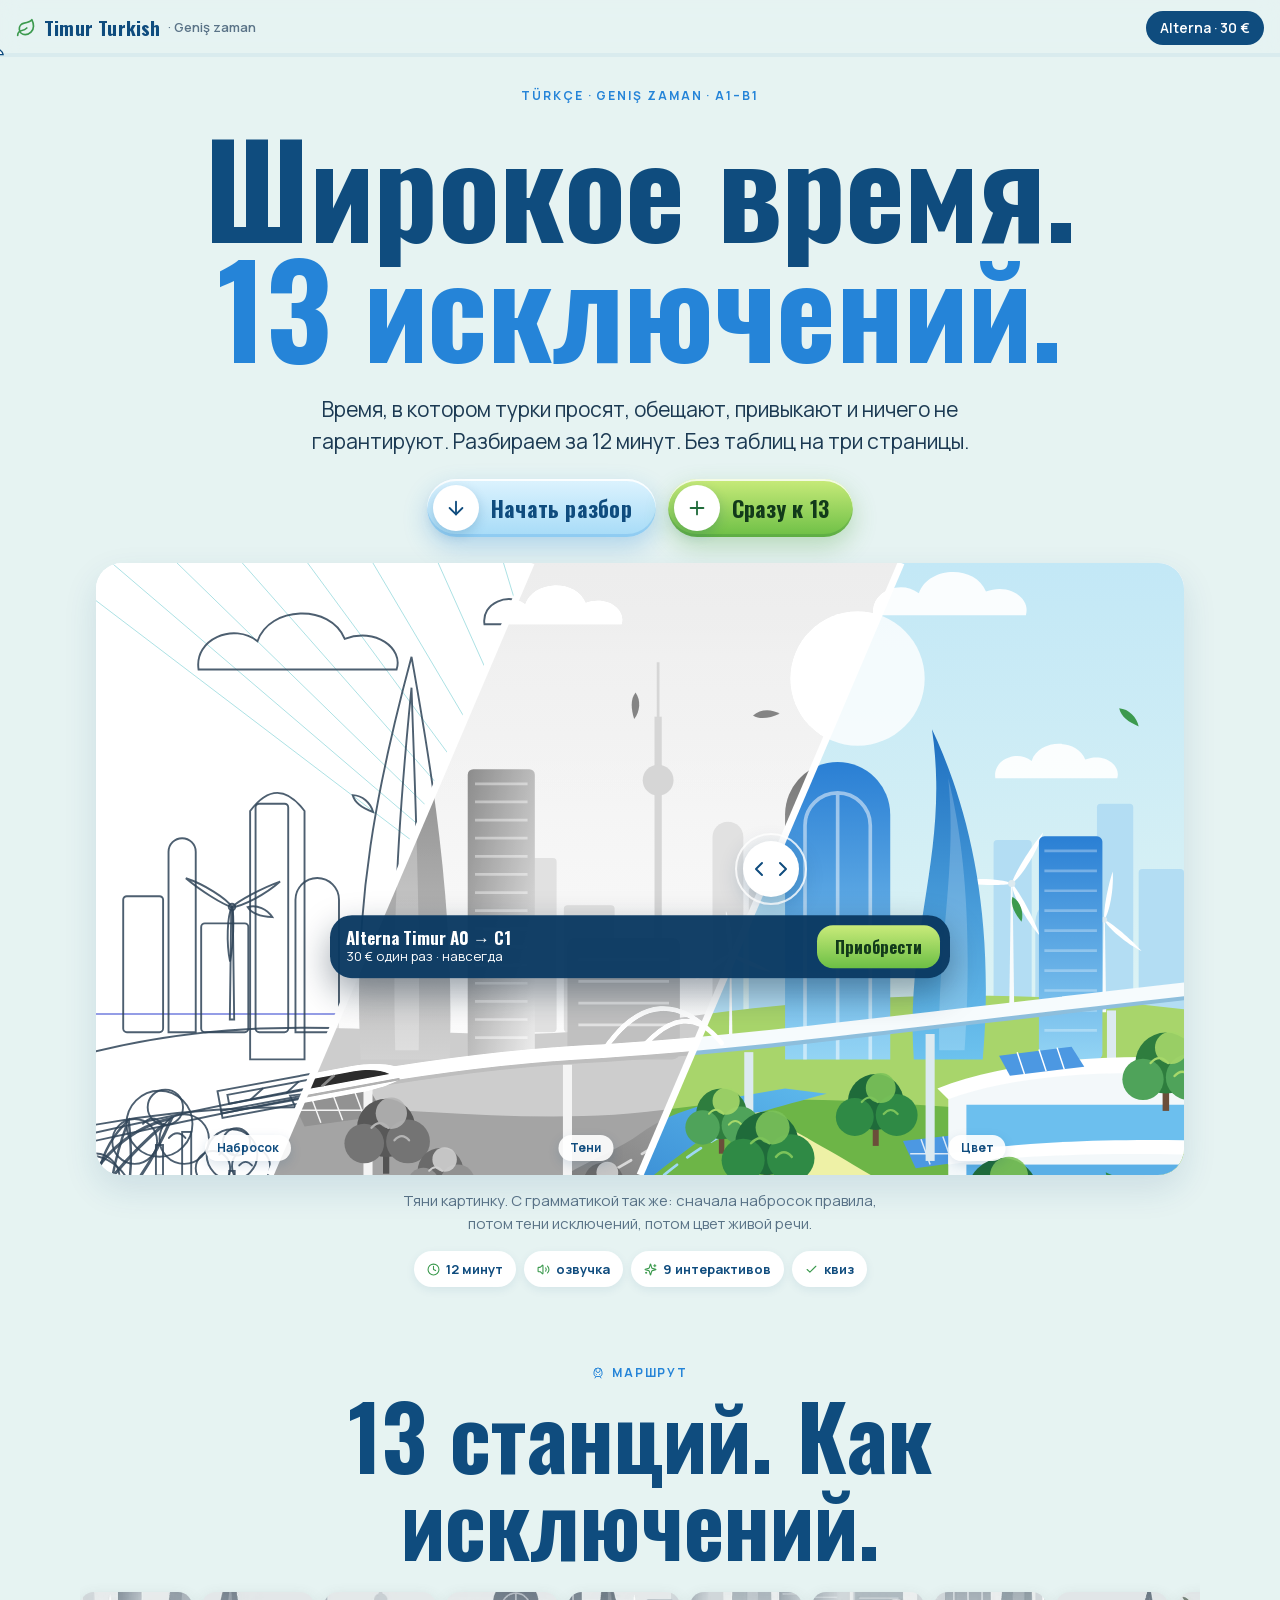
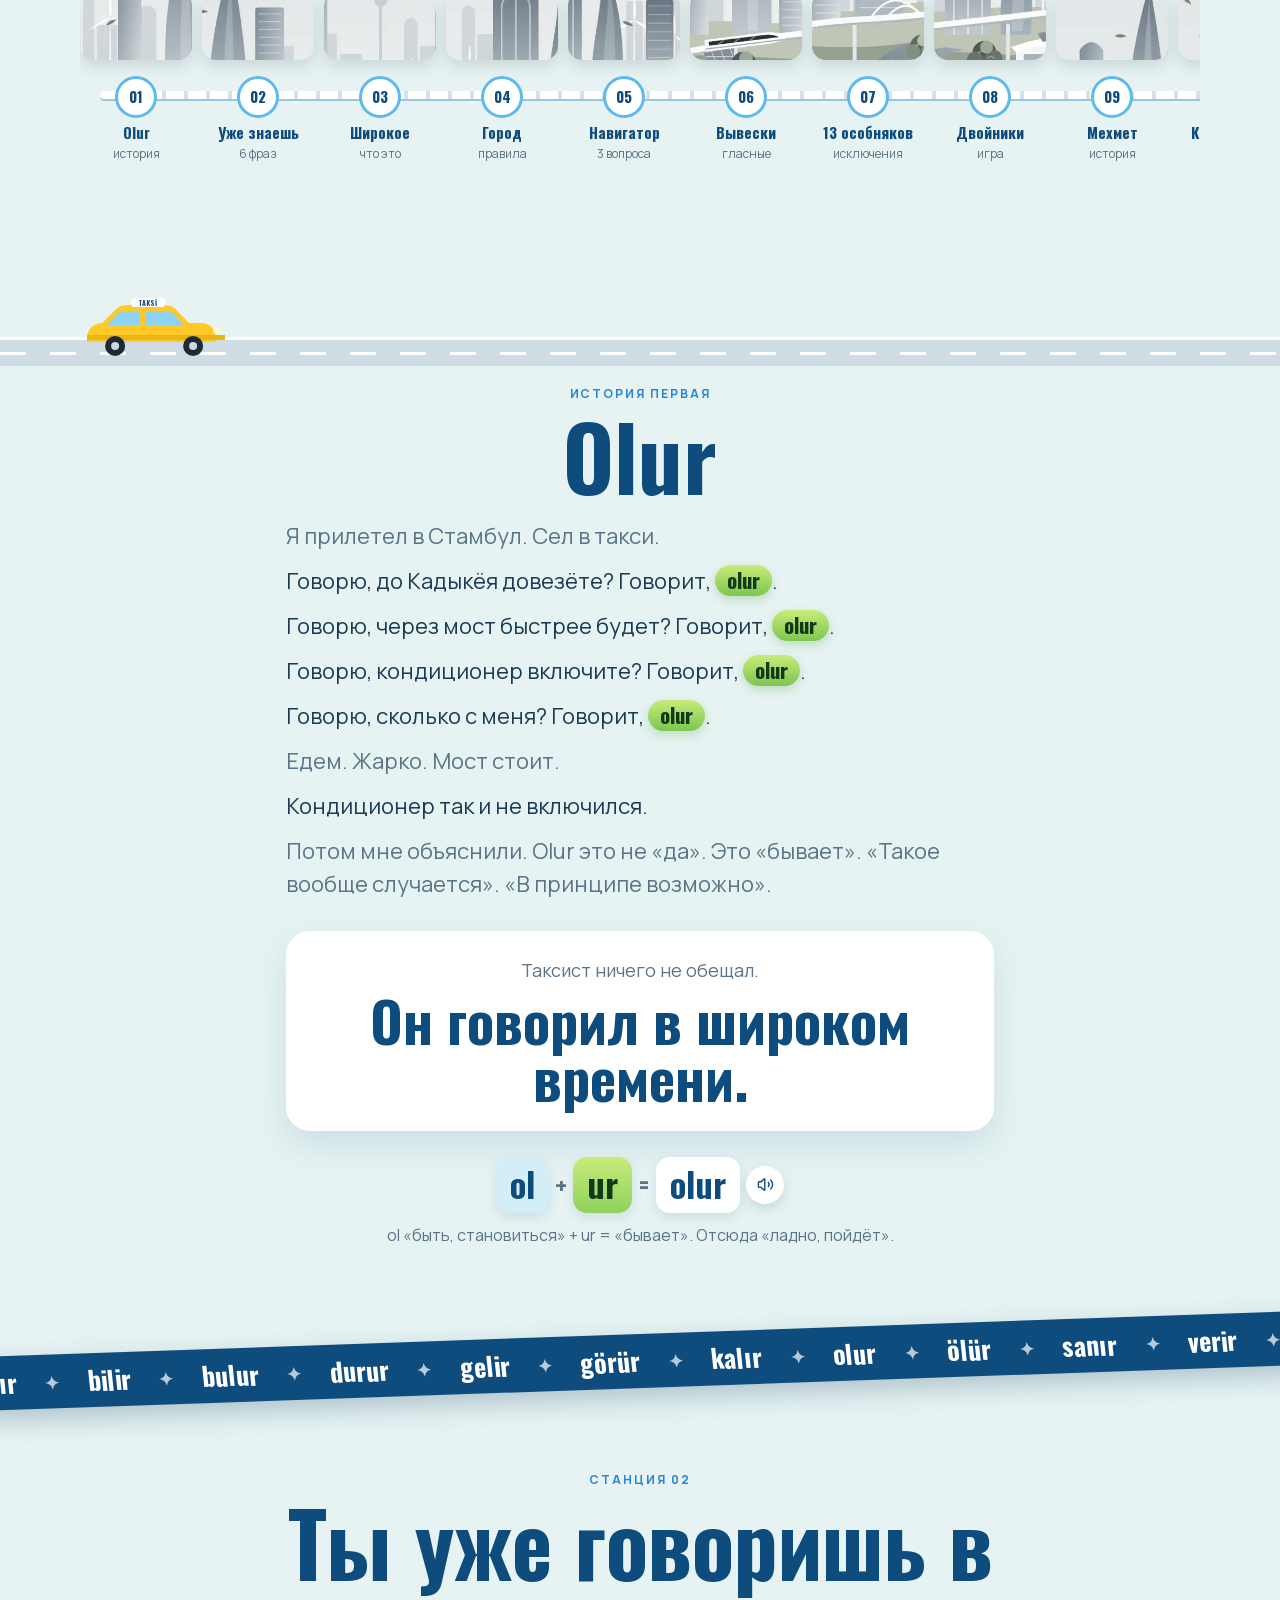
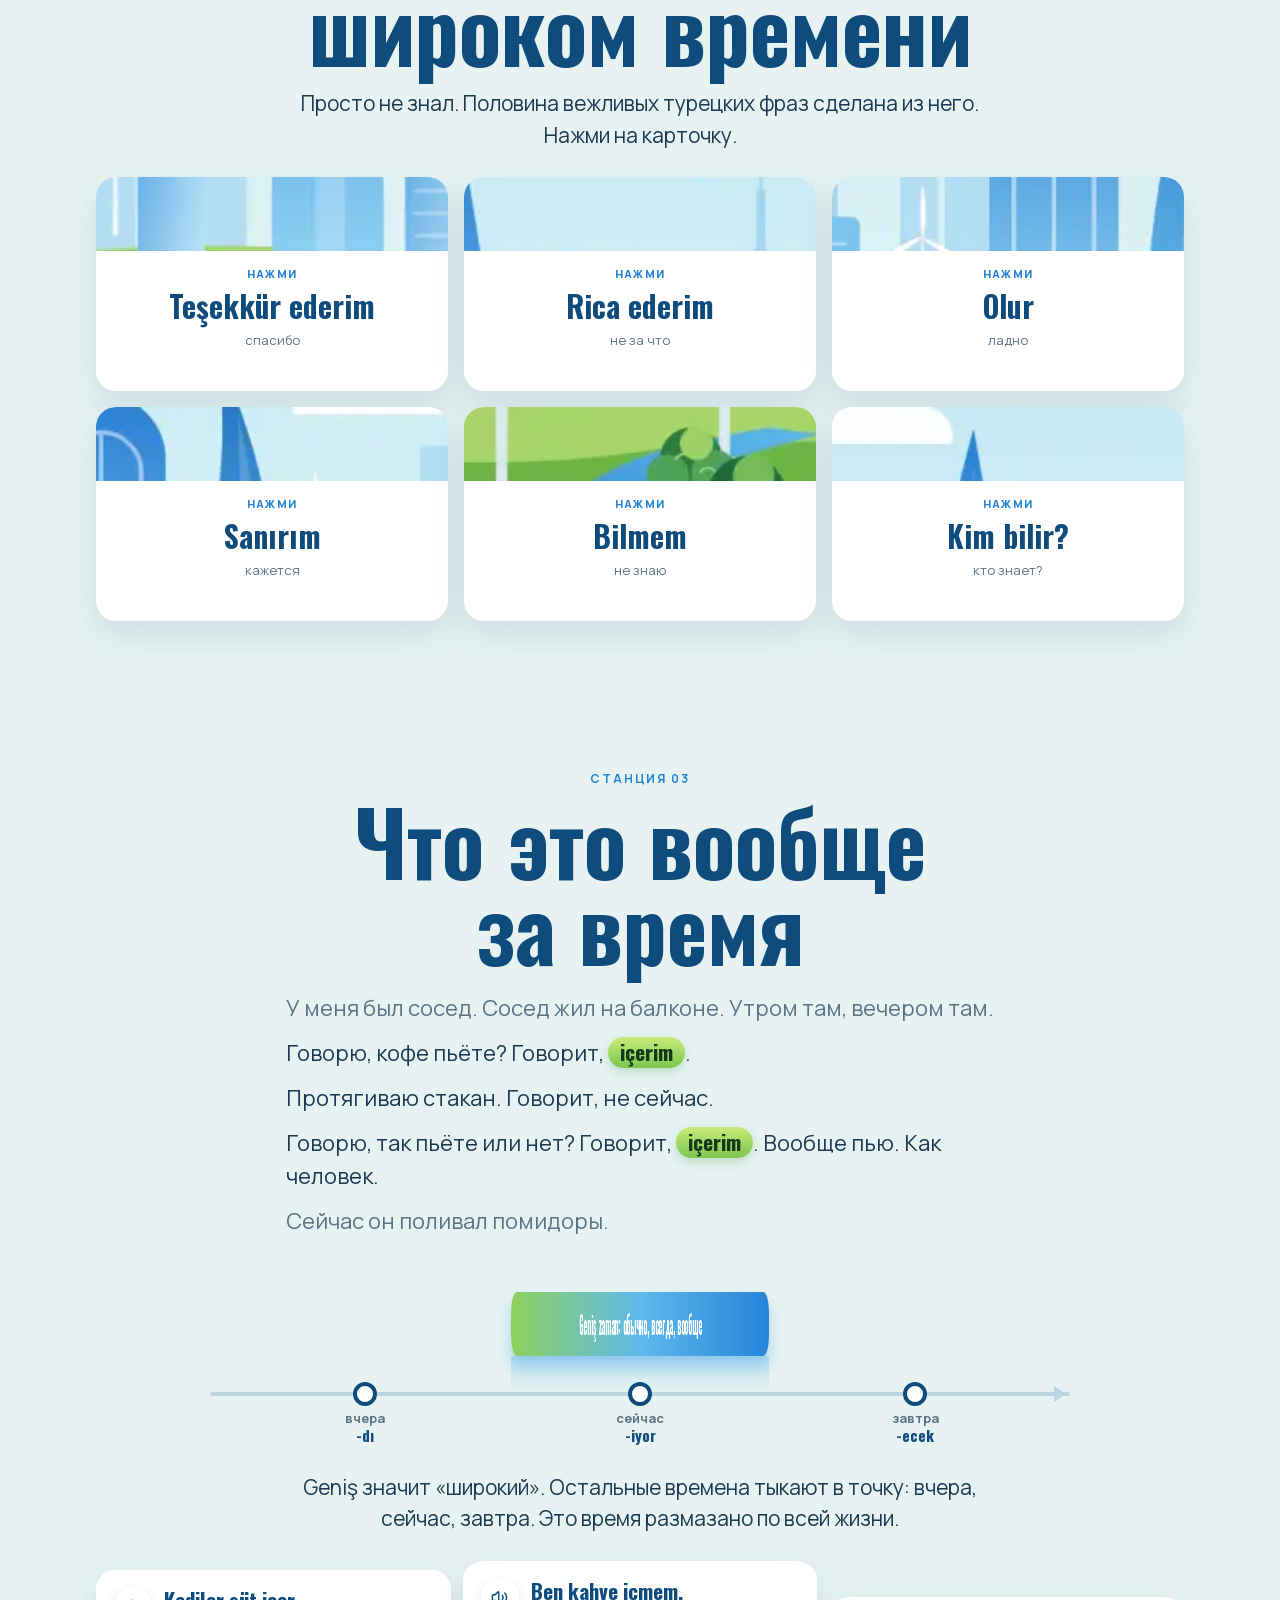
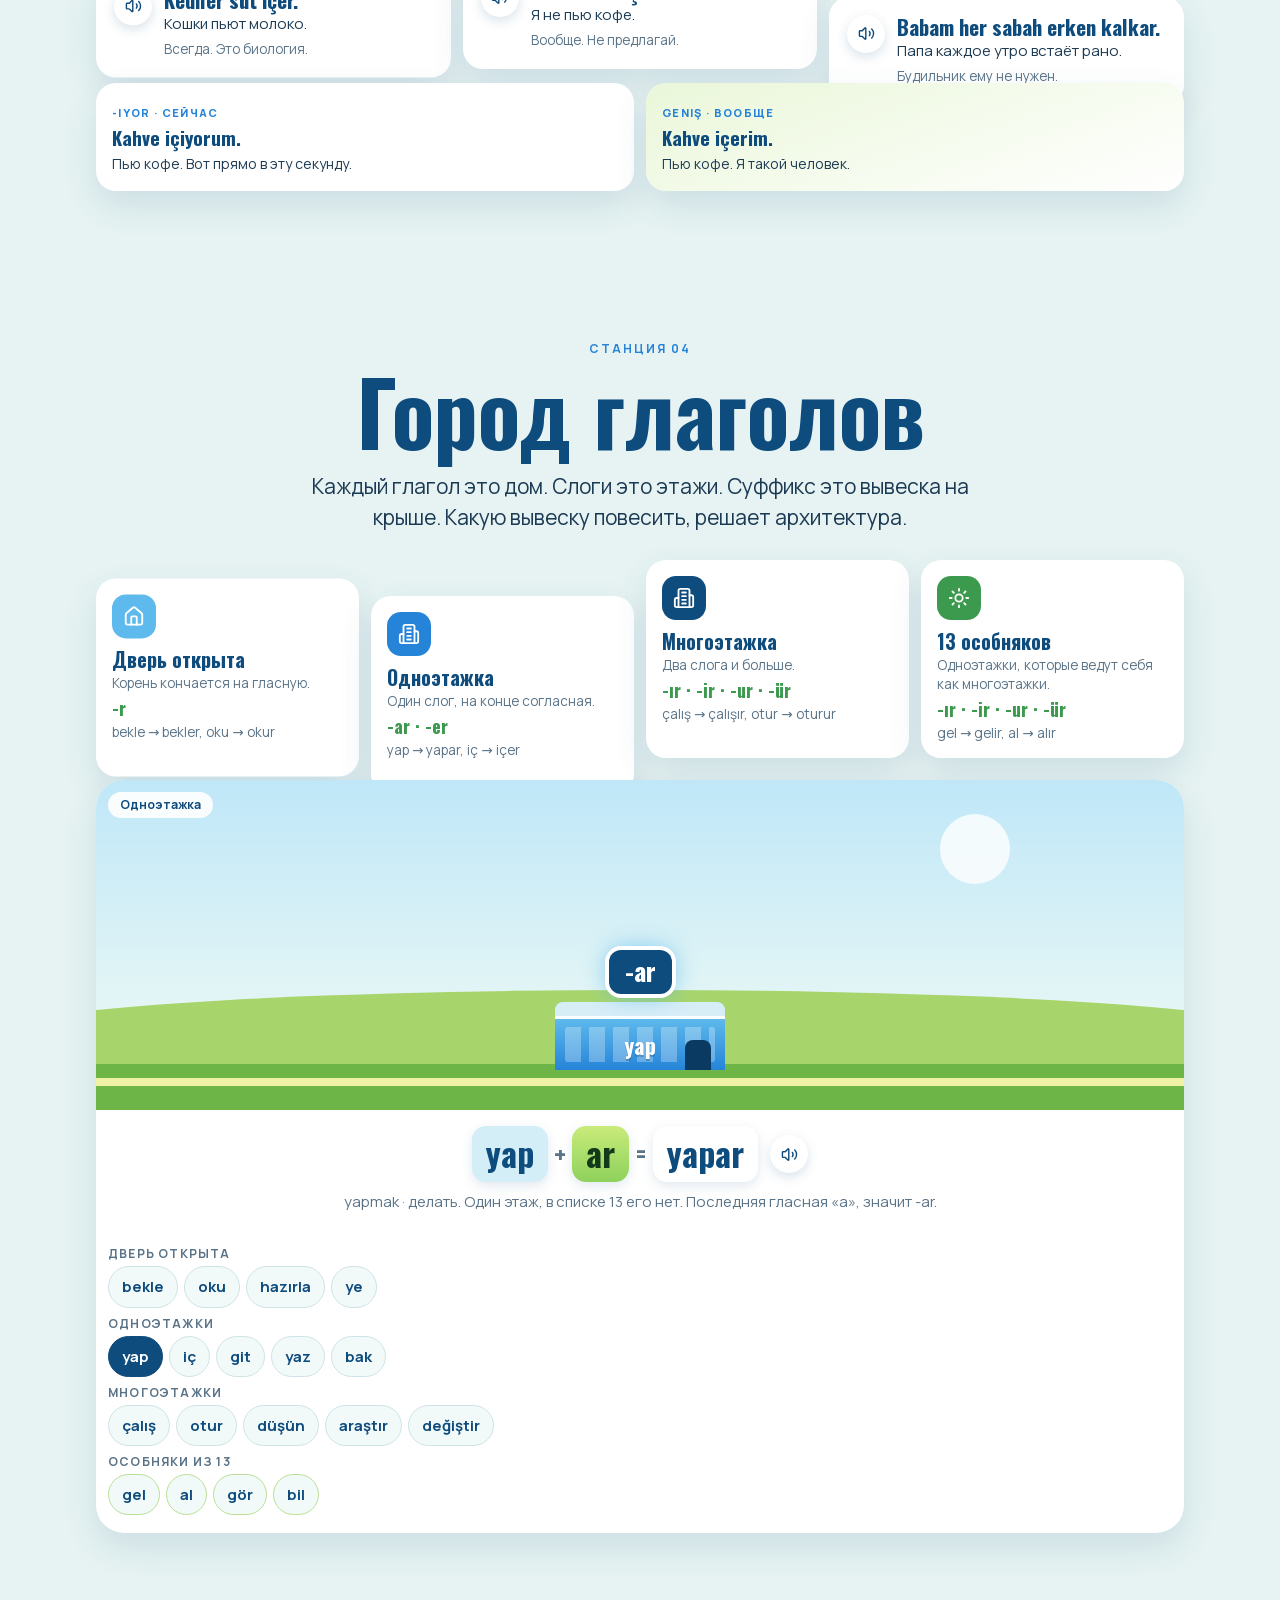
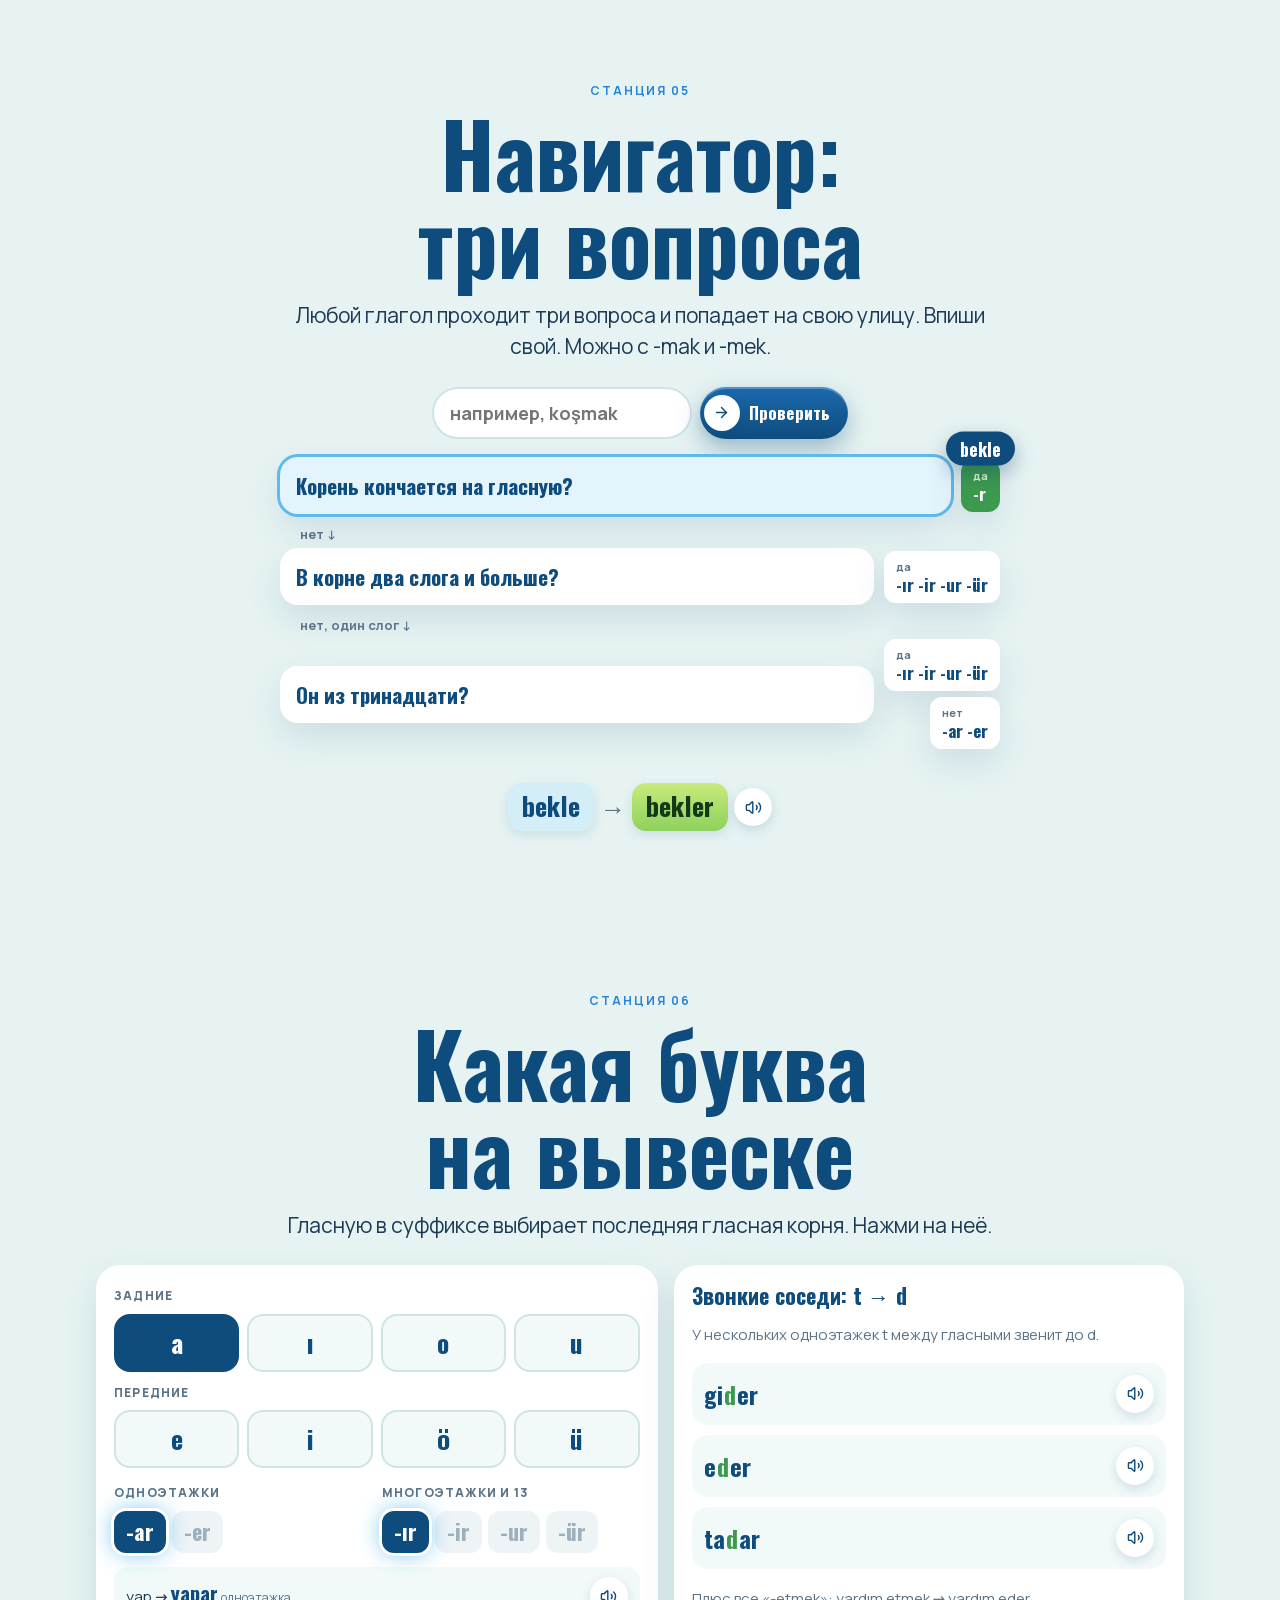
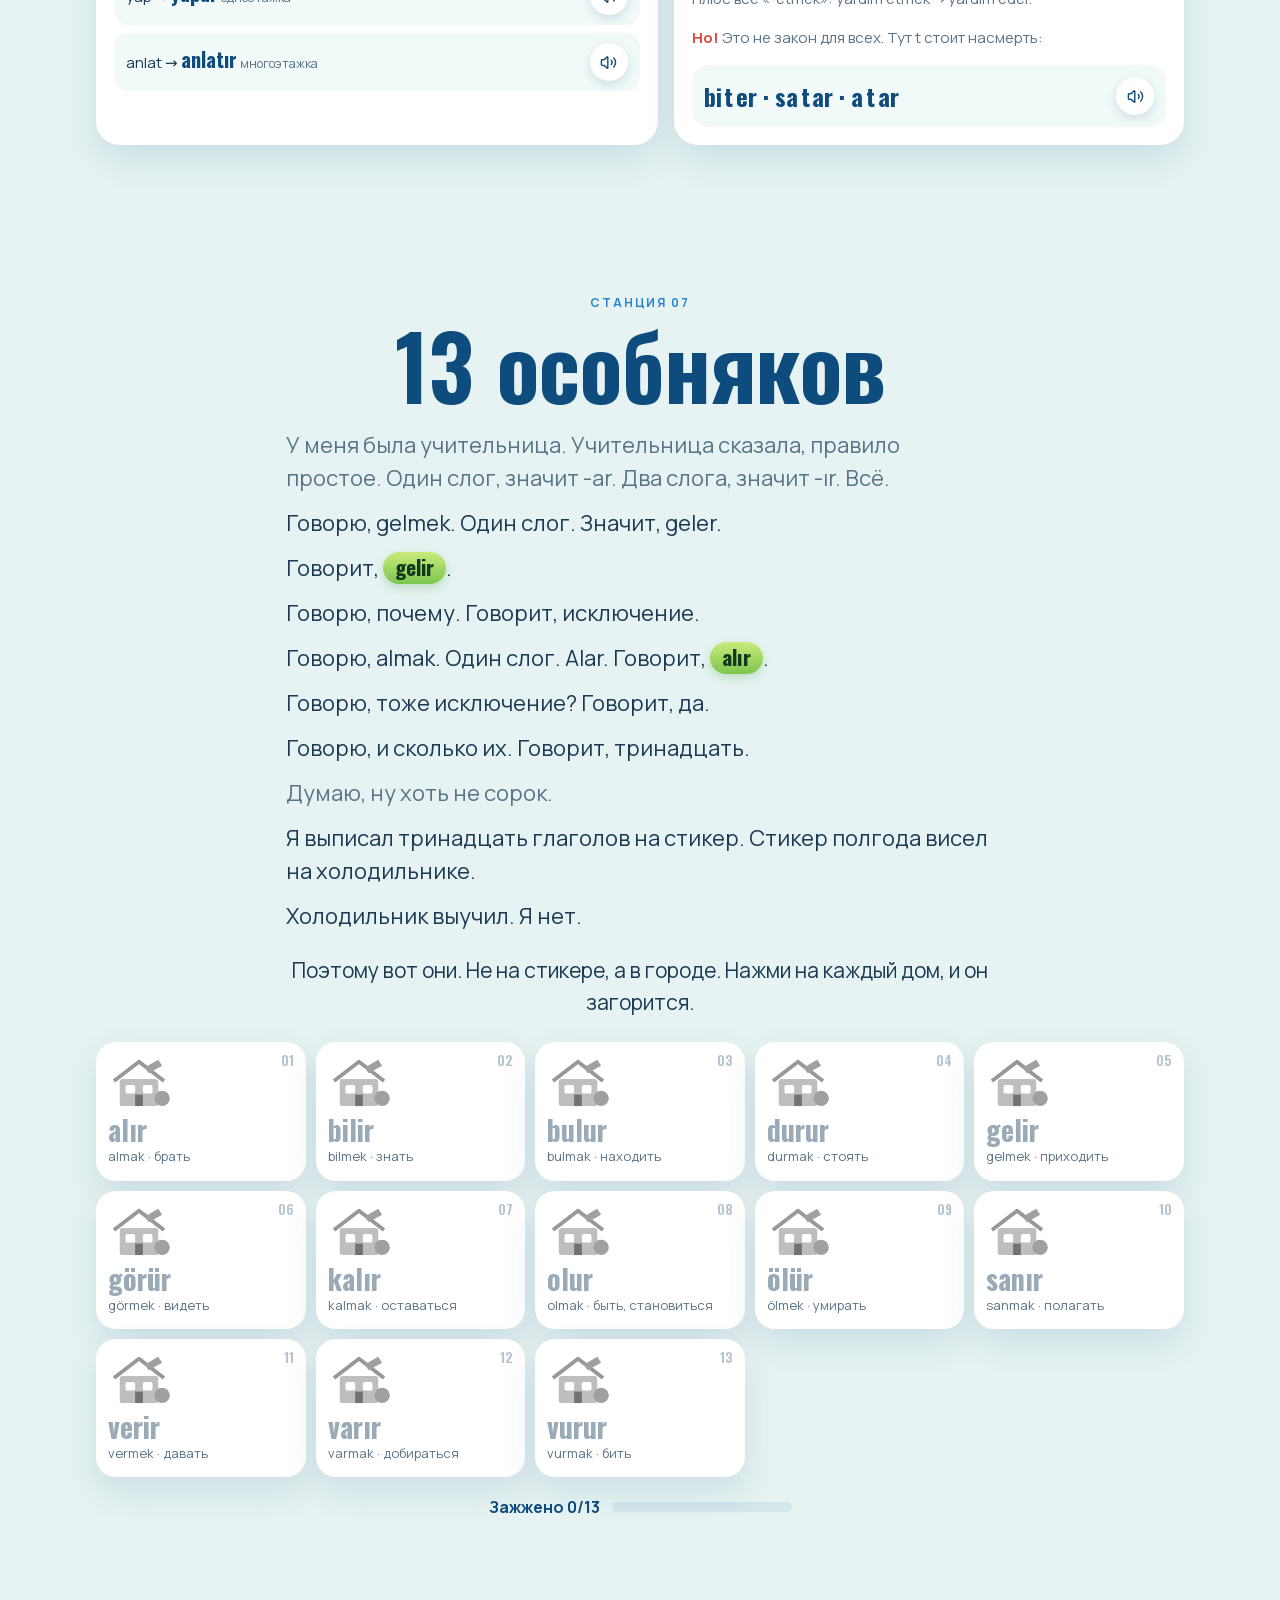
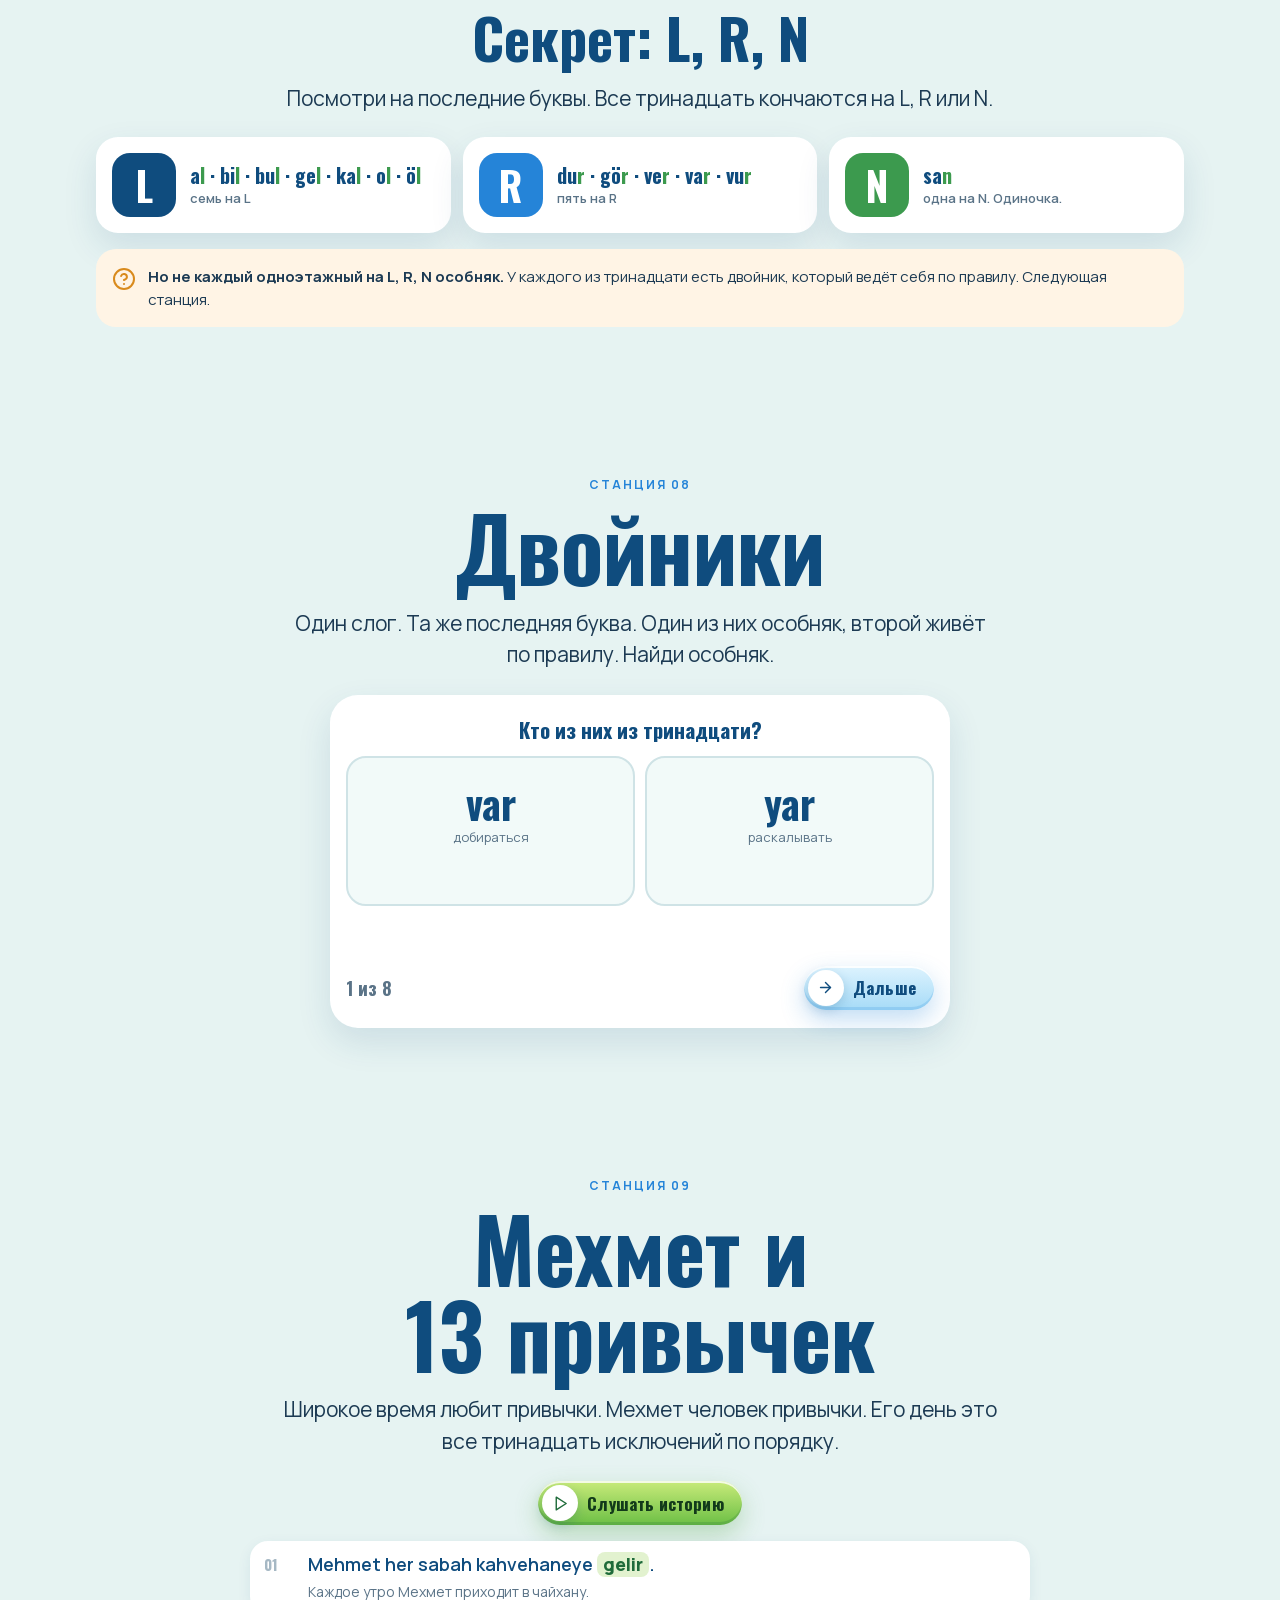
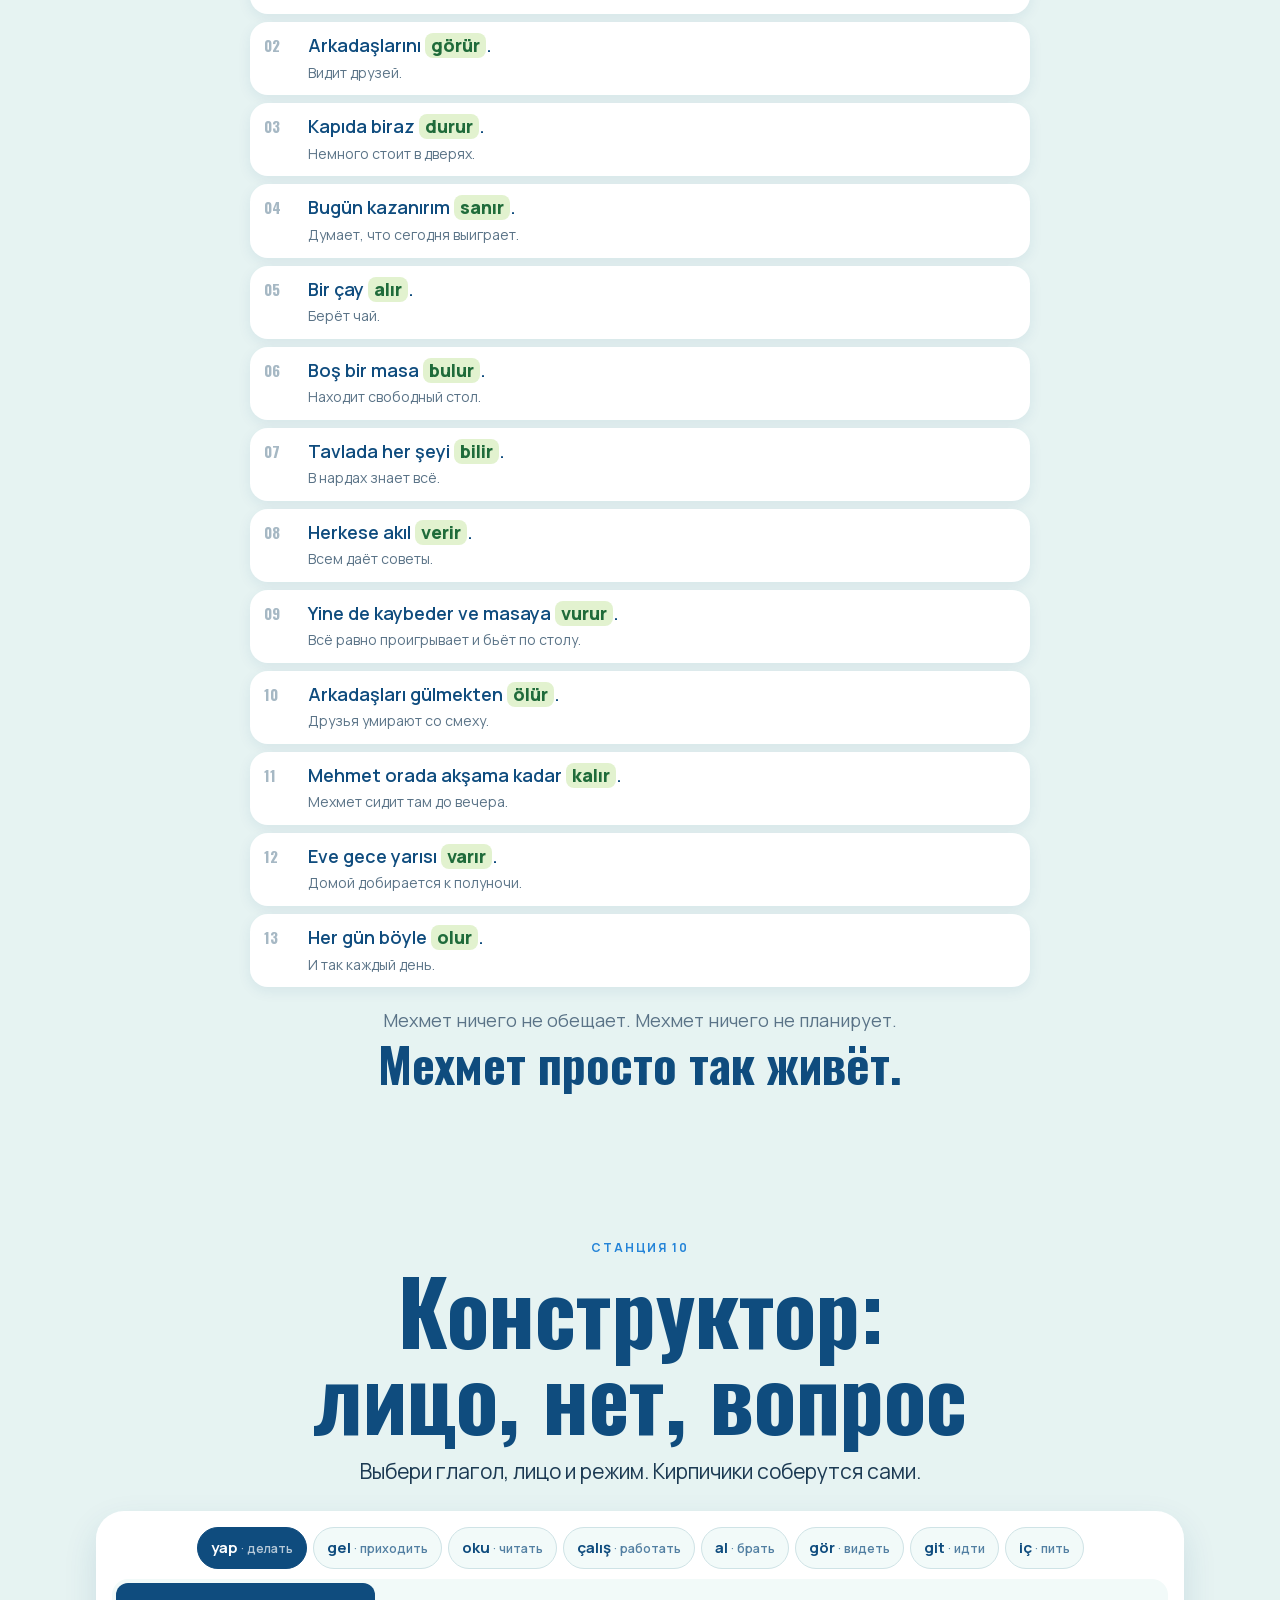
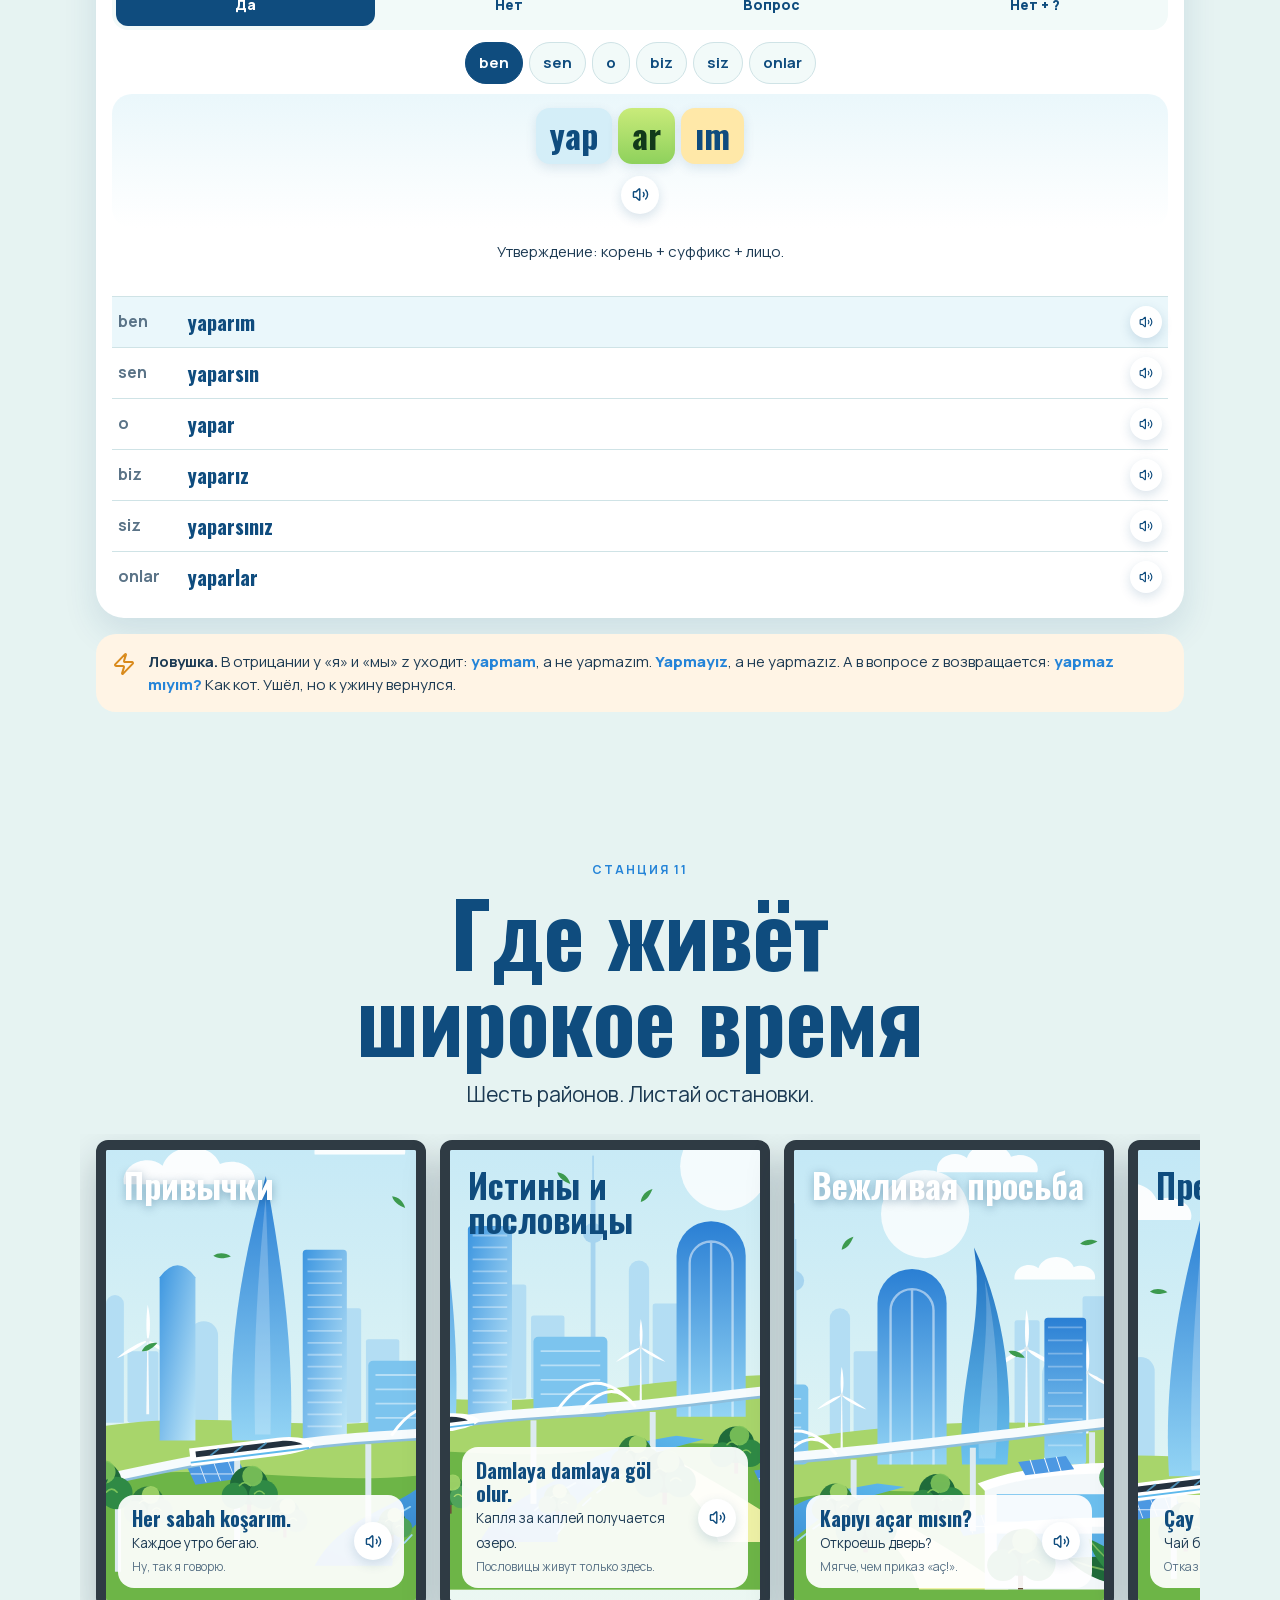
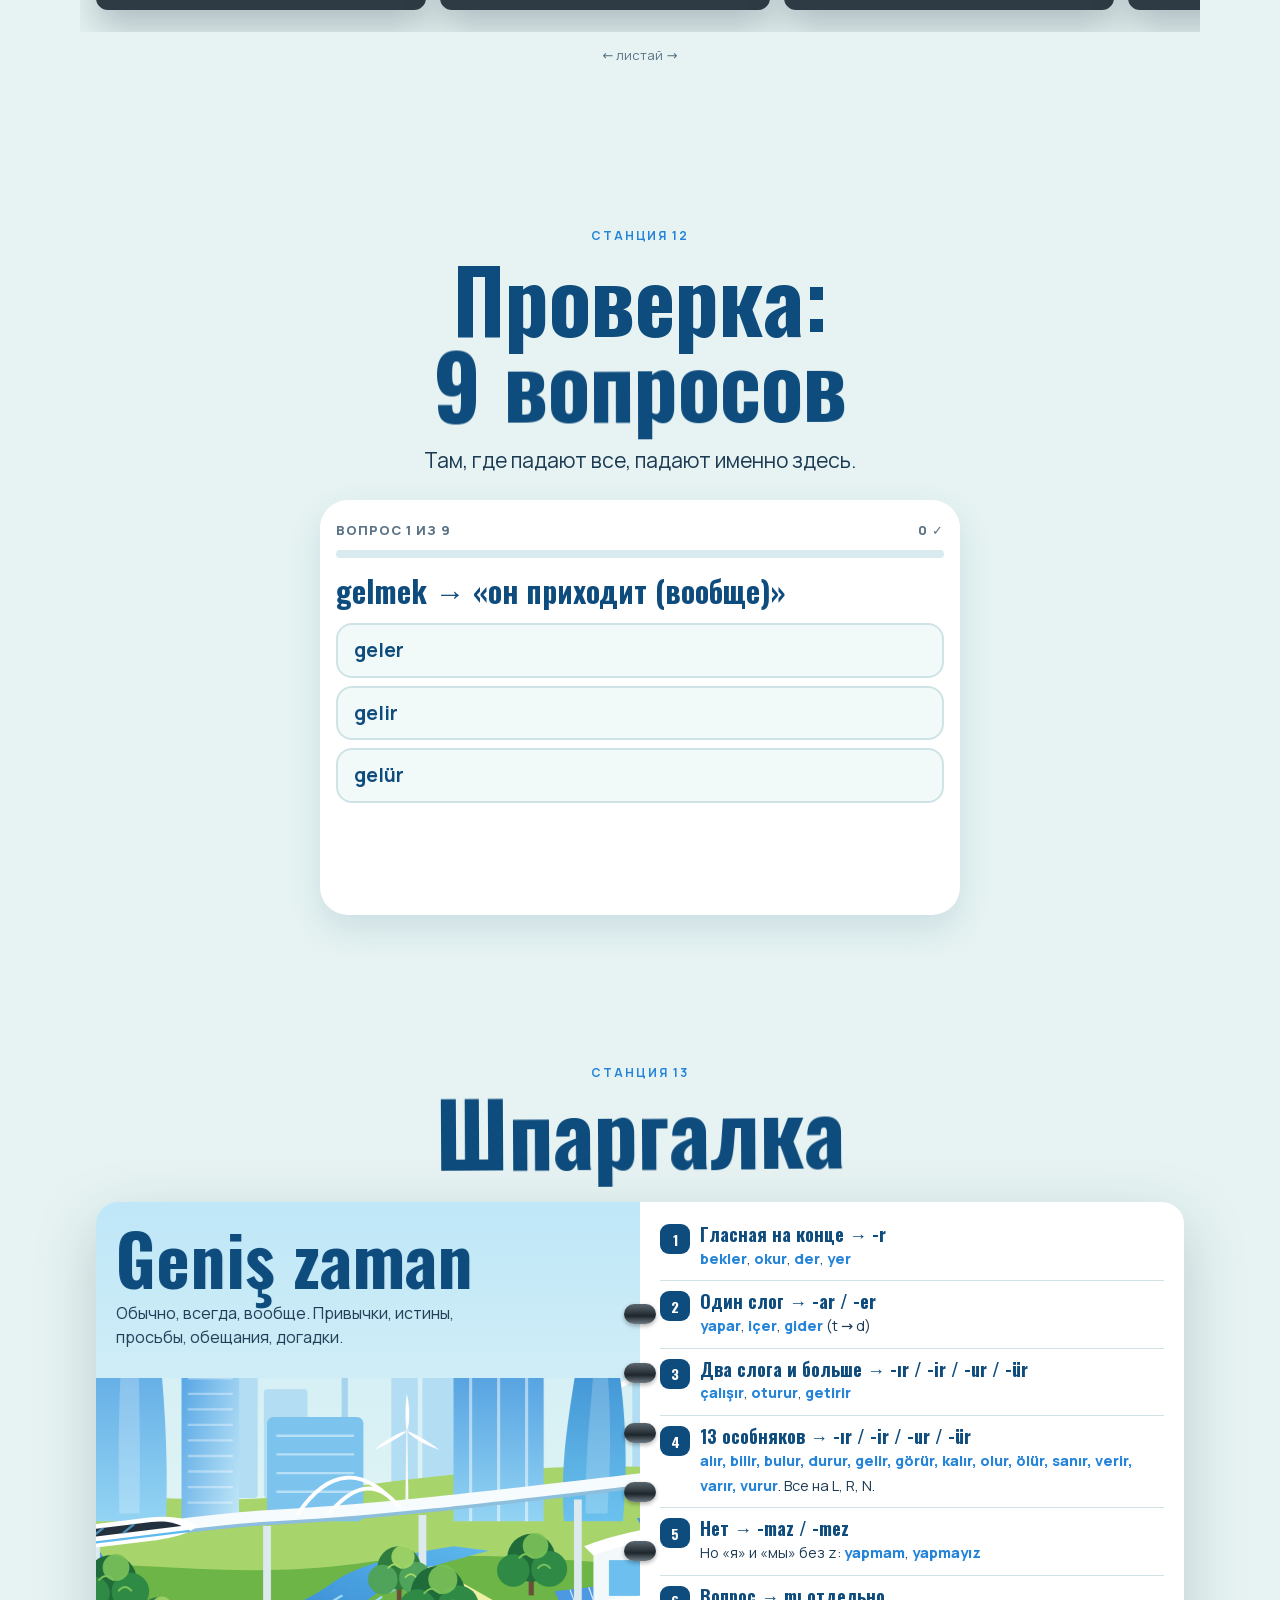
==== commit 6a7c4964: "Озвучка: 274 турецкие формы (Yelda) Co-Authored-By: Claude Opus 5.5 <noreply@anthropic.com>" ====
--- a/index.html
+++ b/index.html
@@ -1072,7 +1072,7 @@
 }
 </script>
 <script>
-var AUD=["alir", "alir-mi", "alir-misin", "alir-misiniz", "alir-miyim", "alir-miyiz", "alirim", "aliriz", "alirlar", "alirlar-mi", "alirsin", "alirsiniz", "almam", "almayiz", "almaz", "almaz-mi", "almaz-misin", "almaz-misiniz", "almaz-miyim", "almaz-miyiz", "almazlar", "almazlar-mi", "almazsin", "almazsiniz", "arkadaslari-gulmekten-olur", "arkadaslarini-gorur", "babam-her-sabah-erken-kalkar", "ben-kahve-icmem", "bilmem", "bir-cay-alir", "bos-bir-masa-bulur", "bugun-kazanirim-sanir", "damlaya-damlaya-gol-olur", "e-say", "eve-gece-yarisi-varir", "f", "form-a", "gelir", "gelir-mi", "gelir-misin", "gelir-misiniz", "gelir-miyim", "gelir-miyiz", "gelirim", "geliriz", "gelirler", "gelirler-mi", "gelirsin", "gelirsiniz", "gelmem", "gelmeyiz", "gelmez", "gelmez-mi", "gelmez-misin", "gelmez-misiniz", "gelmez-miyim", "gelmez-miyiz", "gelmezler", "gelmezler-mi", "gelmezsin", "gelmezsiniz", "gider", "gider-mi", "gider-misin", "gider-misiniz", "gider-miyim", "gider-miyiz", "giderim", "gideriz", "giderler", "giderler-mi", "gidersin", "gidersiniz", "gitmem", "gitmeyiz", "gitmez", "gitmez-mi", "gitmez-misin", "gitmez-misiniz", "gitmez-miyim", "gitmez-miyiz", "gitmezler", "gitmezler-mi", "gitmezsin", "gitmezsiniz", "gormem", "gormeyiz"];
+var AUD=["al-alir-cal-calar", "alir", "alir-mi", "alir-misin", "alir-misiniz", "alir-miyim", "alir-miyiz", "alirim", "aliriz", "alirlar", "alirlar-mi", "alirsin", "alirsiniz", "almak-alir", "almam", "almayiz", "almaz", "almaz-mi", "almaz-misin", "almaz-misiniz", "almaz-miyim", "almaz-miyiz", "almazlar", "almazlar-mi", "almazsin", "almazsiniz", "anlatir", "arastirir", "arkadaslari-gulmekten-olur", "arkadaslarini-gorur", "babam-her-sabah-erken-kalkar", "bakar", "bekler", "ben-kahve-icmem", "bil-bilir-sil-siler", "bilir", "bilmek-bilir", "bilmem", "bir-cay-alir", "biter-satar-atar", "bos-bir-masa-bulur", "bugun-kazanirim-sanir", "bul-bulur-sol-solar", "bulmak-bulur", "calisir", "calisir-mi", "calisir-misin", "calisir-misiniz", "calisir-miyim", "calisir-miyiz", "calisirim", "calisiriz", "calisirlar", "calisirlar-mi", "calisirsin", "calisirsiniz", "calismam", "calismayiz", "calismaz", "calismaz-mi", "calismaz-misin", "calismaz-misiniz", "calismaz-miyim", "calismaz-miyiz", "calismazlar", "calismazlar-mi", "calismazsin", "calismazsiniz", "calmak", "cay-icer-misin", "damlaya-damlaya-gol-olur", "degistirir", "doner", "dur-durur-sor-sorar", "durmak-durur", "duser", "dusunur", "duyar", "e-say", "eder", "eve-gece-yarisi-varir", "f", "form-a", "gel-gelir-del-deler", "gelir", "gelir-mi", "gelir-misin", "gelir-misiniz", "gelir-miyim", "gelir-miyiz", "gelirim", "geliriz", "gelirler", "gelirler-mi", "gelirsin", "gelirsiniz", "gelmek-gelir", "gelmem", "gelmeyiz", "gelmez", "gelmez-mi", "gelmez-misin", "gelmez-misiniz", "gelmez-miyim", "gelmez-miyiz", "gelmezler", "gelmezler-mi", "gelmezsin", "gelmezsiniz", "getirir", "gezer", "gider", "gider-mi", "gider-misin", "gider-misiniz", "gider-miyim", "gider-miyiz", "giderim", "gideriz", "giderler", "giderler-mi", "gidersin", "gidersiniz", "gitmem", "gitmeyiz", "gitmez", "gitmez-mi", "gitmez-misin", "gitmez-misiniz", "gitmez-miyim", "gitmez-miyiz", "gitmezler", "gitmezler-mi", "gitmezsin", "gitmezsiniz", "gor-gorur-or-orer", "gormek-gorur", "gormem", "gormeyiz", "gormez", "gormez-mi", "gormez-misin", "gormez-misiniz", "gormez-miyim", "gormez-miyiz", "gormezler", "gormezler-mi", "gormezsin", "gormezsiniz", "gorur", "gorur-mu", "gorur-musun", "gorur-musunuz", "gorur-muyum", "gorur-muyuz", "gorurler", "gorurler-mi", "gorursun", "gorursunuz", "gorurum", "goruruz", "hazirlar", "her-gun-boyle-olur", "her-sabah-kosarim", "herkese-akil-verir", "i-cerim", "icer", "icer-mi", "icer-misin", "icer-misiniz", "icer-miyim", "icer-miyiz", "icerim", "iceriz", "icerler", "icerler-mi", "icersin", "icersiniz", "icmem", "icmeyiz", "icmez", "icmez-mi", "icmez-misin", "icmez-misiniz", "icmez-miyim", "icmez-miyiz", "icmezler", "icmezler-mi", "icmezsin", "icmezsiniz", "kal-kalir-sal-salar", "kalmak-kalir", "kapida-biraz-durur", "kapiyi-acar-misin", "kediler-sut-icer", "kim-bilir", "kirar", "mehmet-her-sabah-kahvehaneye-gelir", "mehmet-orada-aksama-kadar-kalir", "ogretir", "okumam", "okumayiz", "okumaz", "okumaz-mi", "okumaz-misin", "okumaz-misiniz", "okumaz-miyim", "okumaz-miyiz", "okumazlar", "okumazlar-mi", "okumazsin", "okumazsiniz", "okur", "okur-mu", "okur-musun", "okur-musunuz", "okur-muyum", "okur-muyuz", "okurlar", "okurlar-mi", "okursun", "okursunuz", "okurum", "okuruz", "ol-olur-bol-boler", "ol-olur-dol-dolar", "olmak-olur", "olmek-olur", "olur", "oturur", "pencereyi-acar-misin", "rica-ederim", "san-sanir-yan-yanar", "sanirim", "sanirim-yagmur-yagar", "sanmak-sanir", "sorar", "tadar", "tavlada-her-seyi-bilir", "tesekkur-ederim", "var-varir-yar-yarar", "varmak-varir", "ver-verir-ger-gerer", "vermek-verir", "vur-vurur-kur-kurar", "vurmak-vurur", "yapar", "yapar-mi", "yapar-misin", "yapar-misiniz", "yapar-miyim", "yapar-miyiz", "yaparim", "yapariz", "yaparlar", "yaparlar-mi", "yaparsin", "yaparsiniz", "yapmam", "yapmayiz", "yapmaz", "yapmaz-mi", "yapmaz-misin", "yapmaz-misiniz", "yapmaz-miyim", "yapmaz-miyiz", "yapmazlar", "yapmazlar-mi", "yapmazsin", "yapmazsiniz", "yarin-ararim", "yazar", "yer", "yine-de-kaybeder-ve-masaya-vurur"];
 function xInit(){
 'use strict';
 var D=JSON.parse(document.getElementById('DATA').textContent);
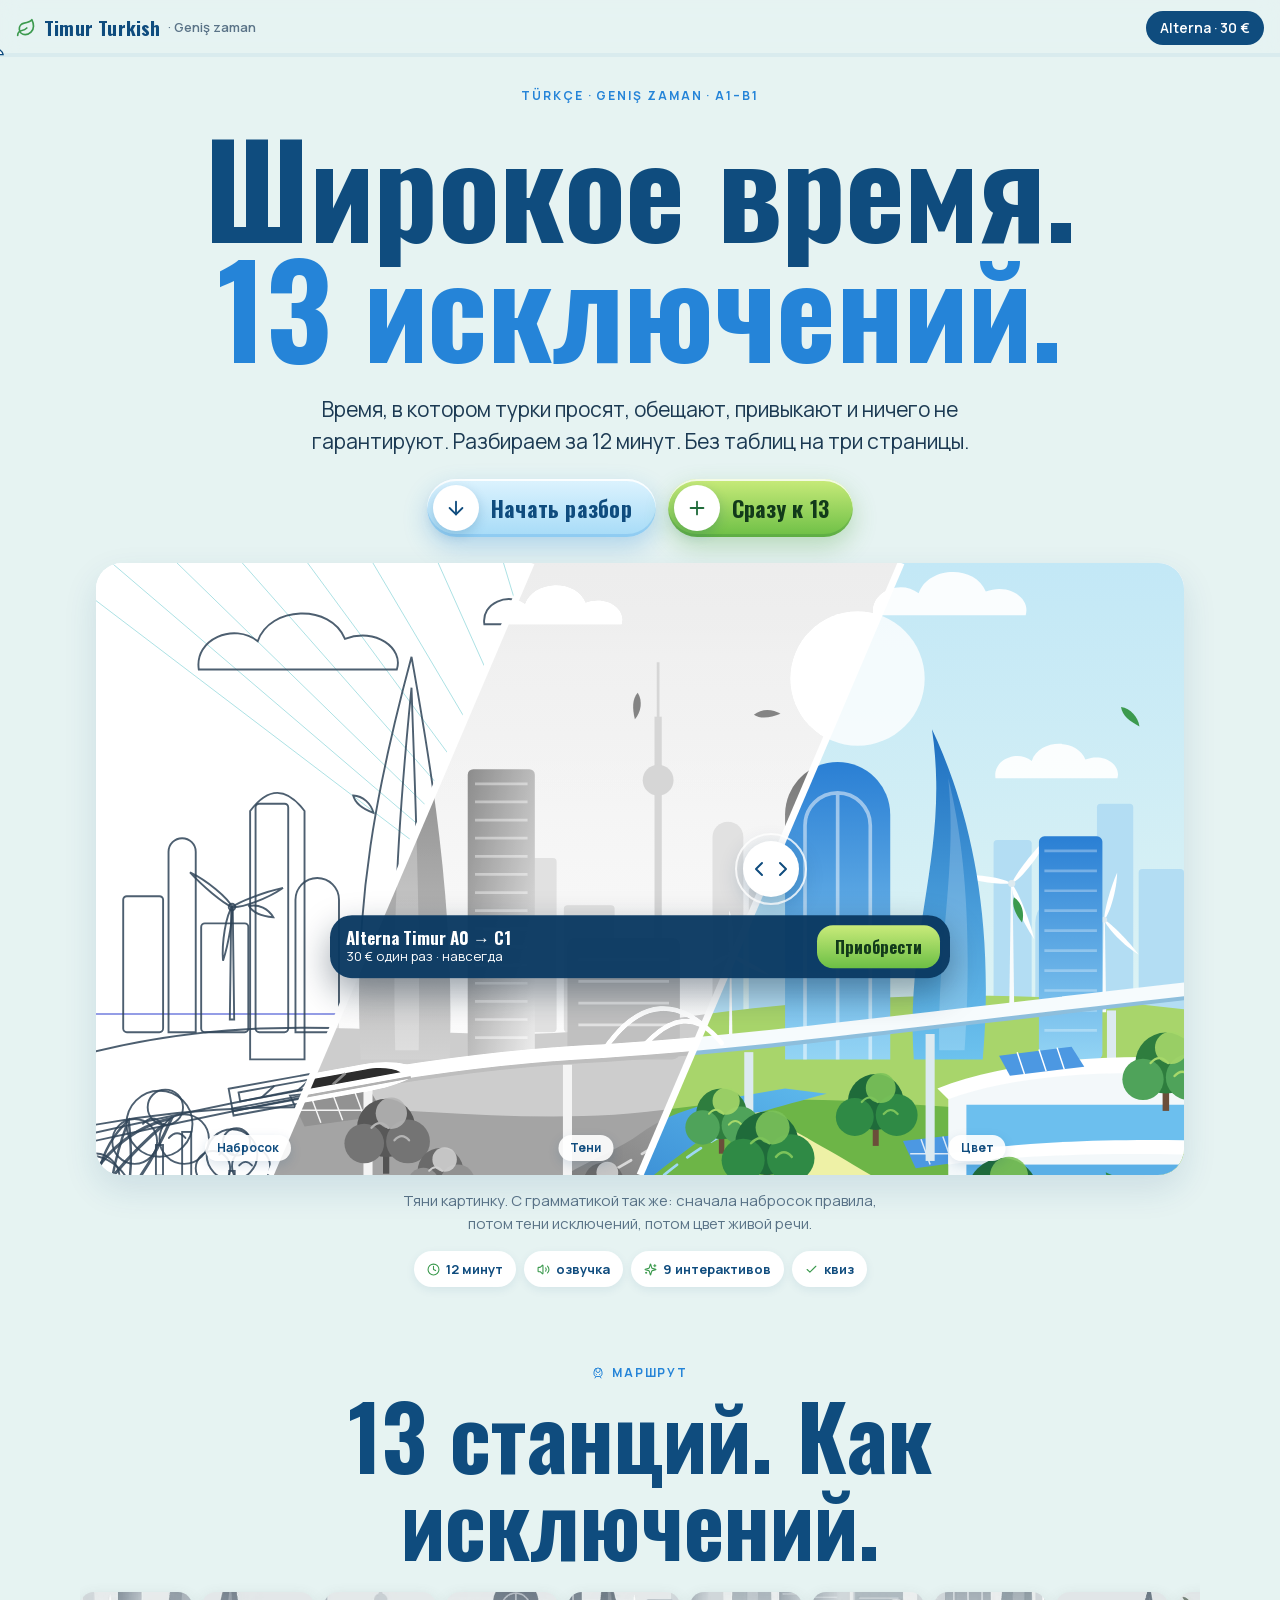
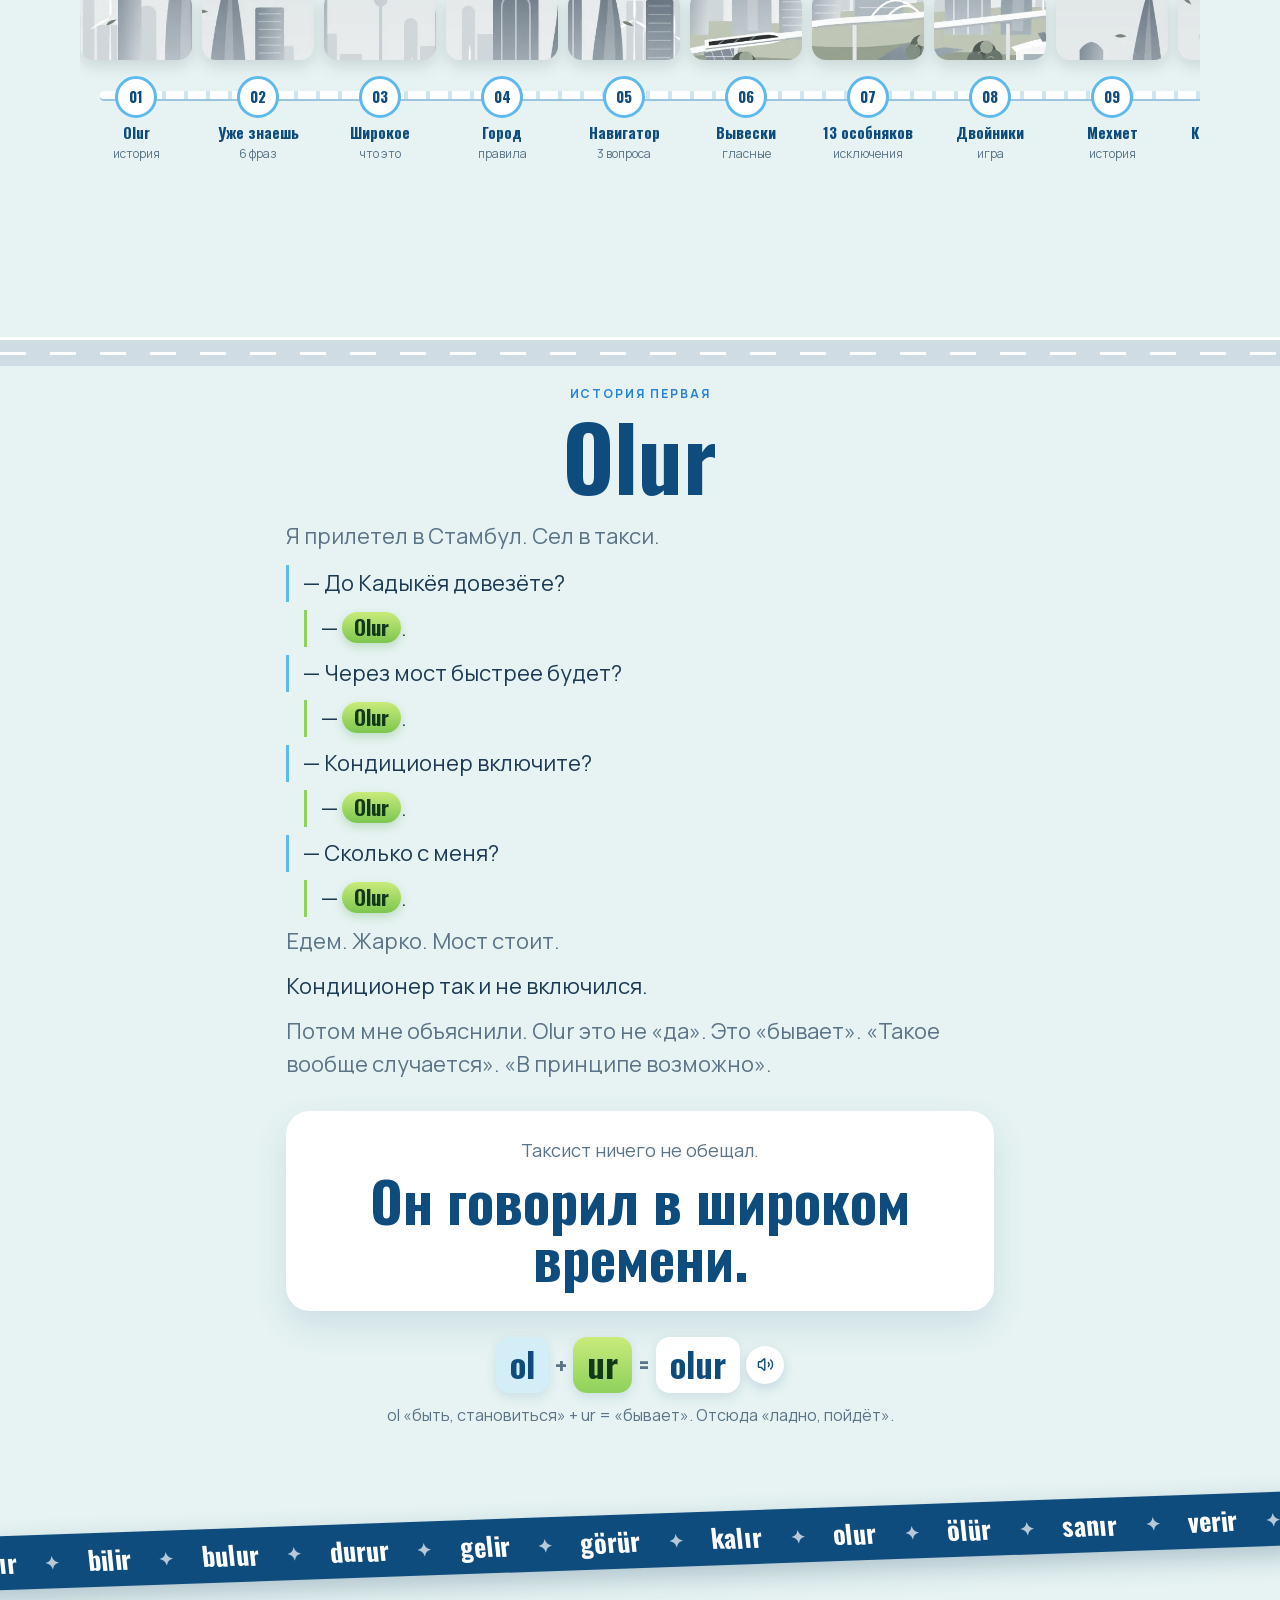
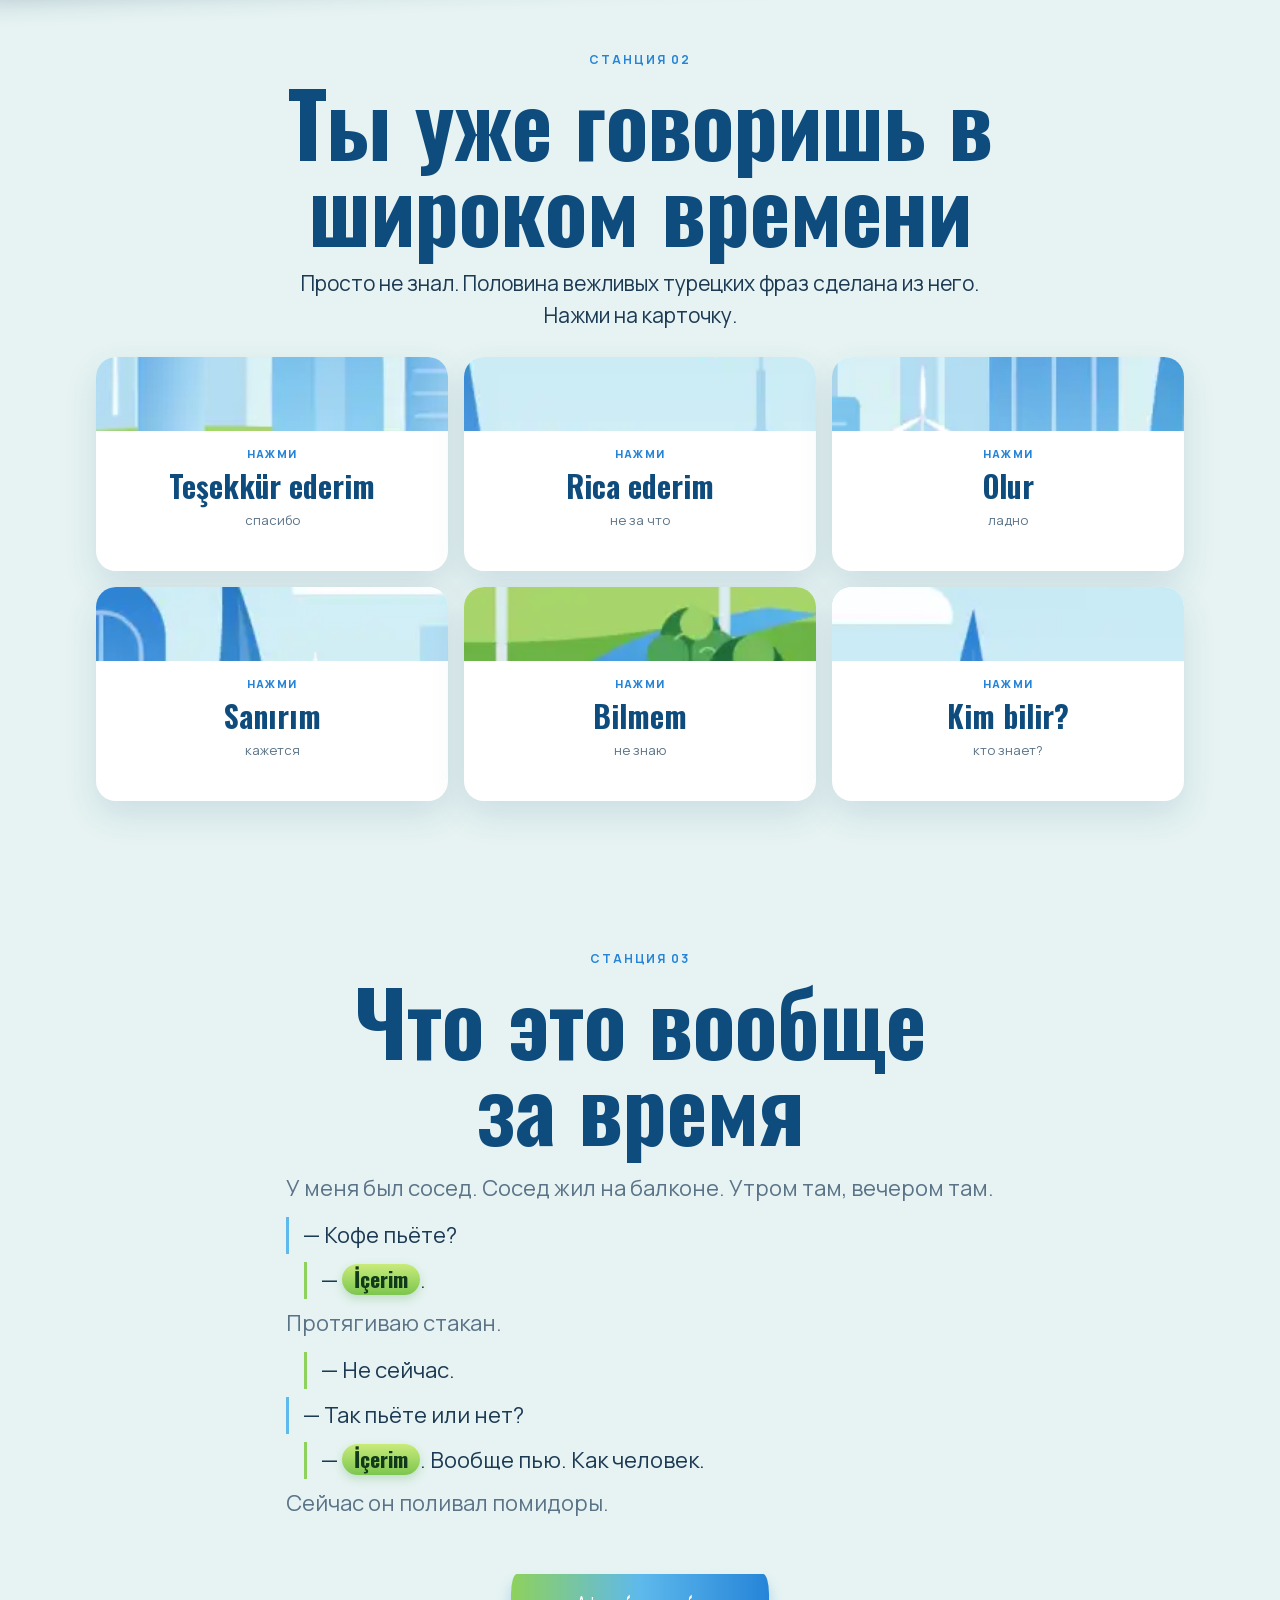
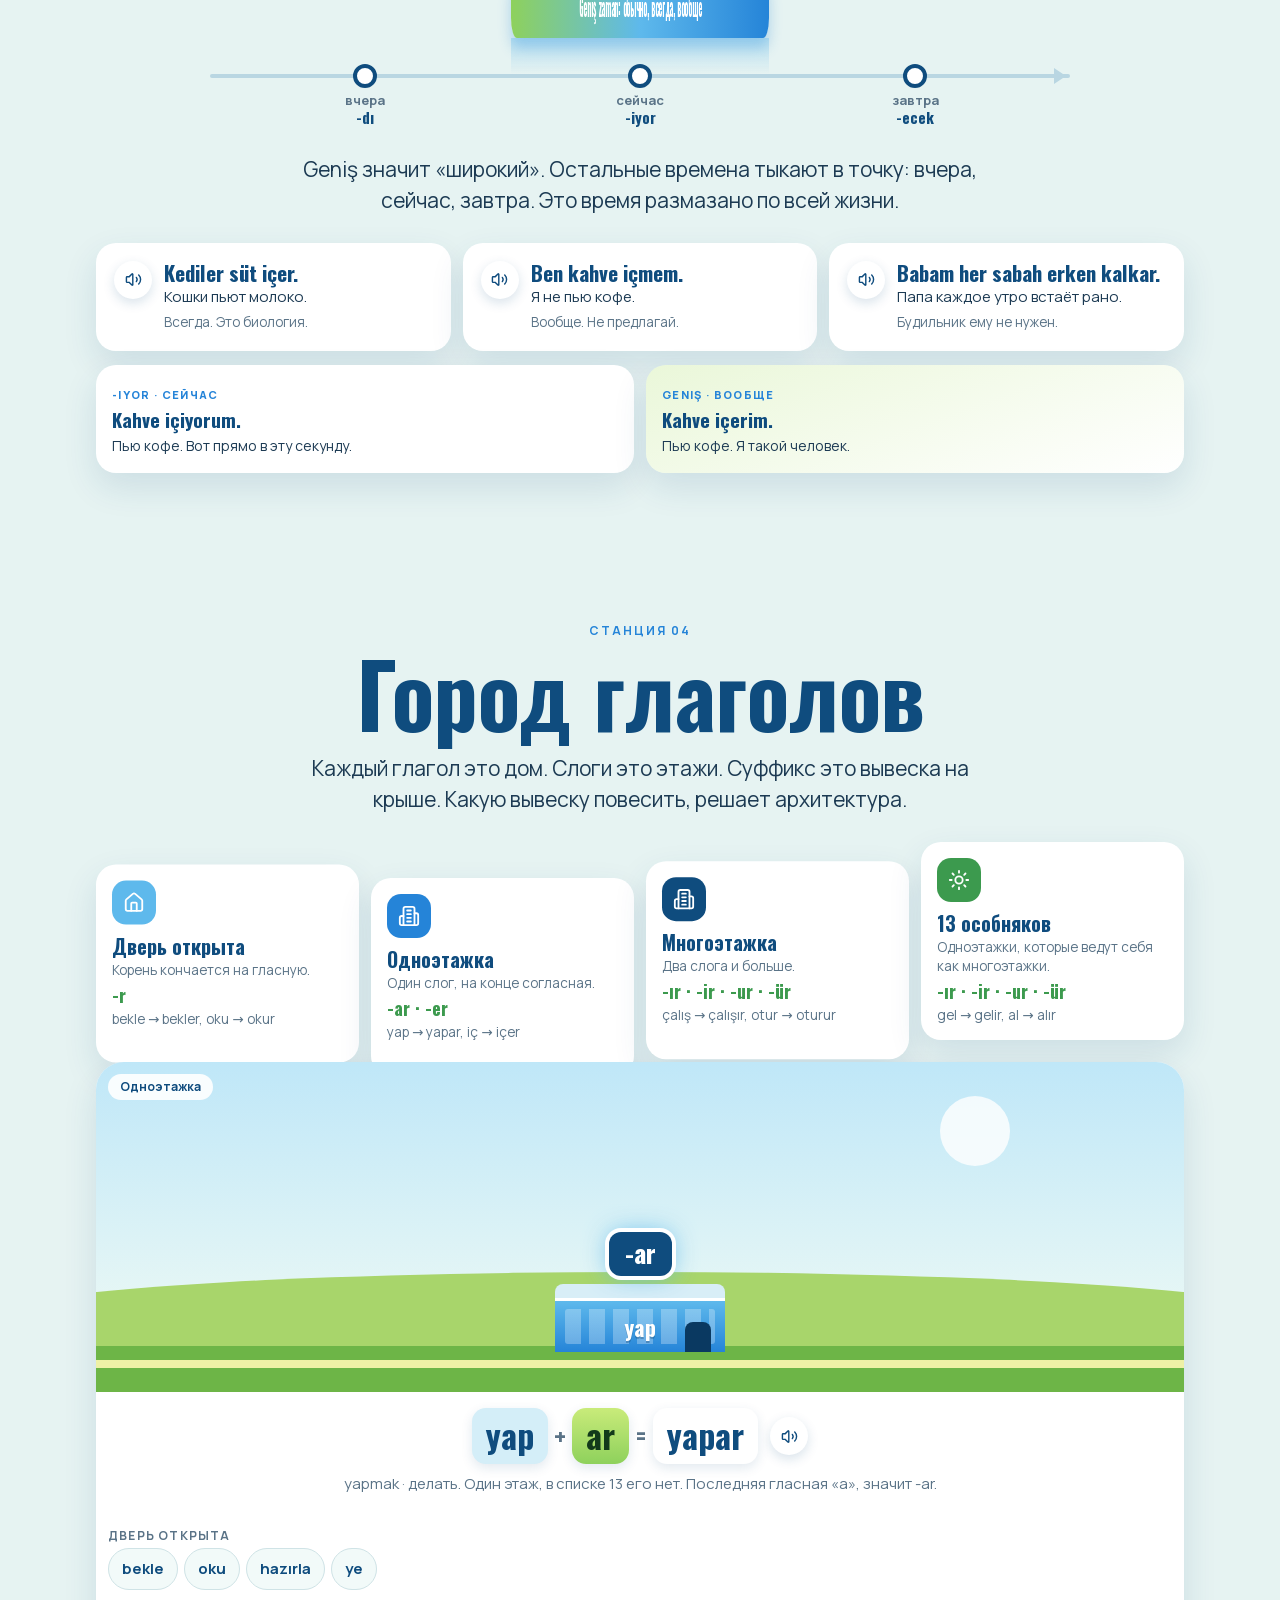
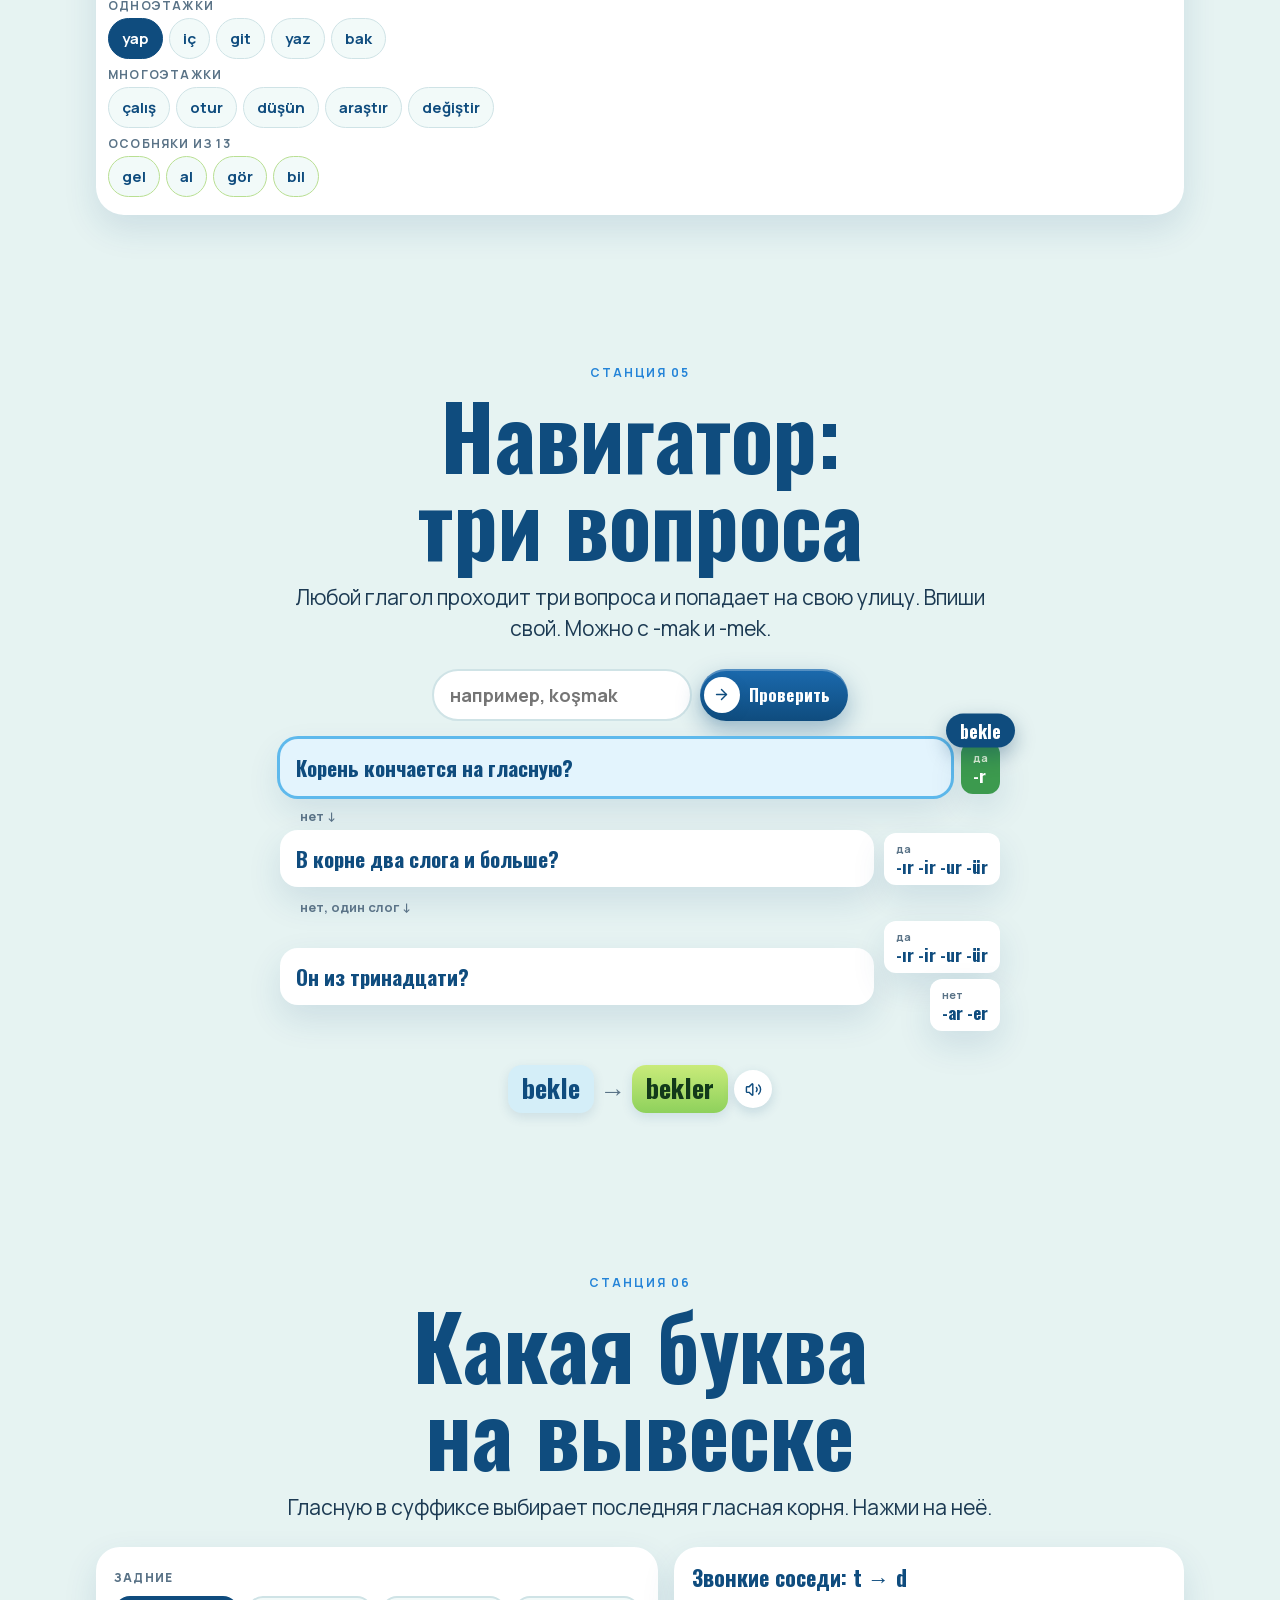
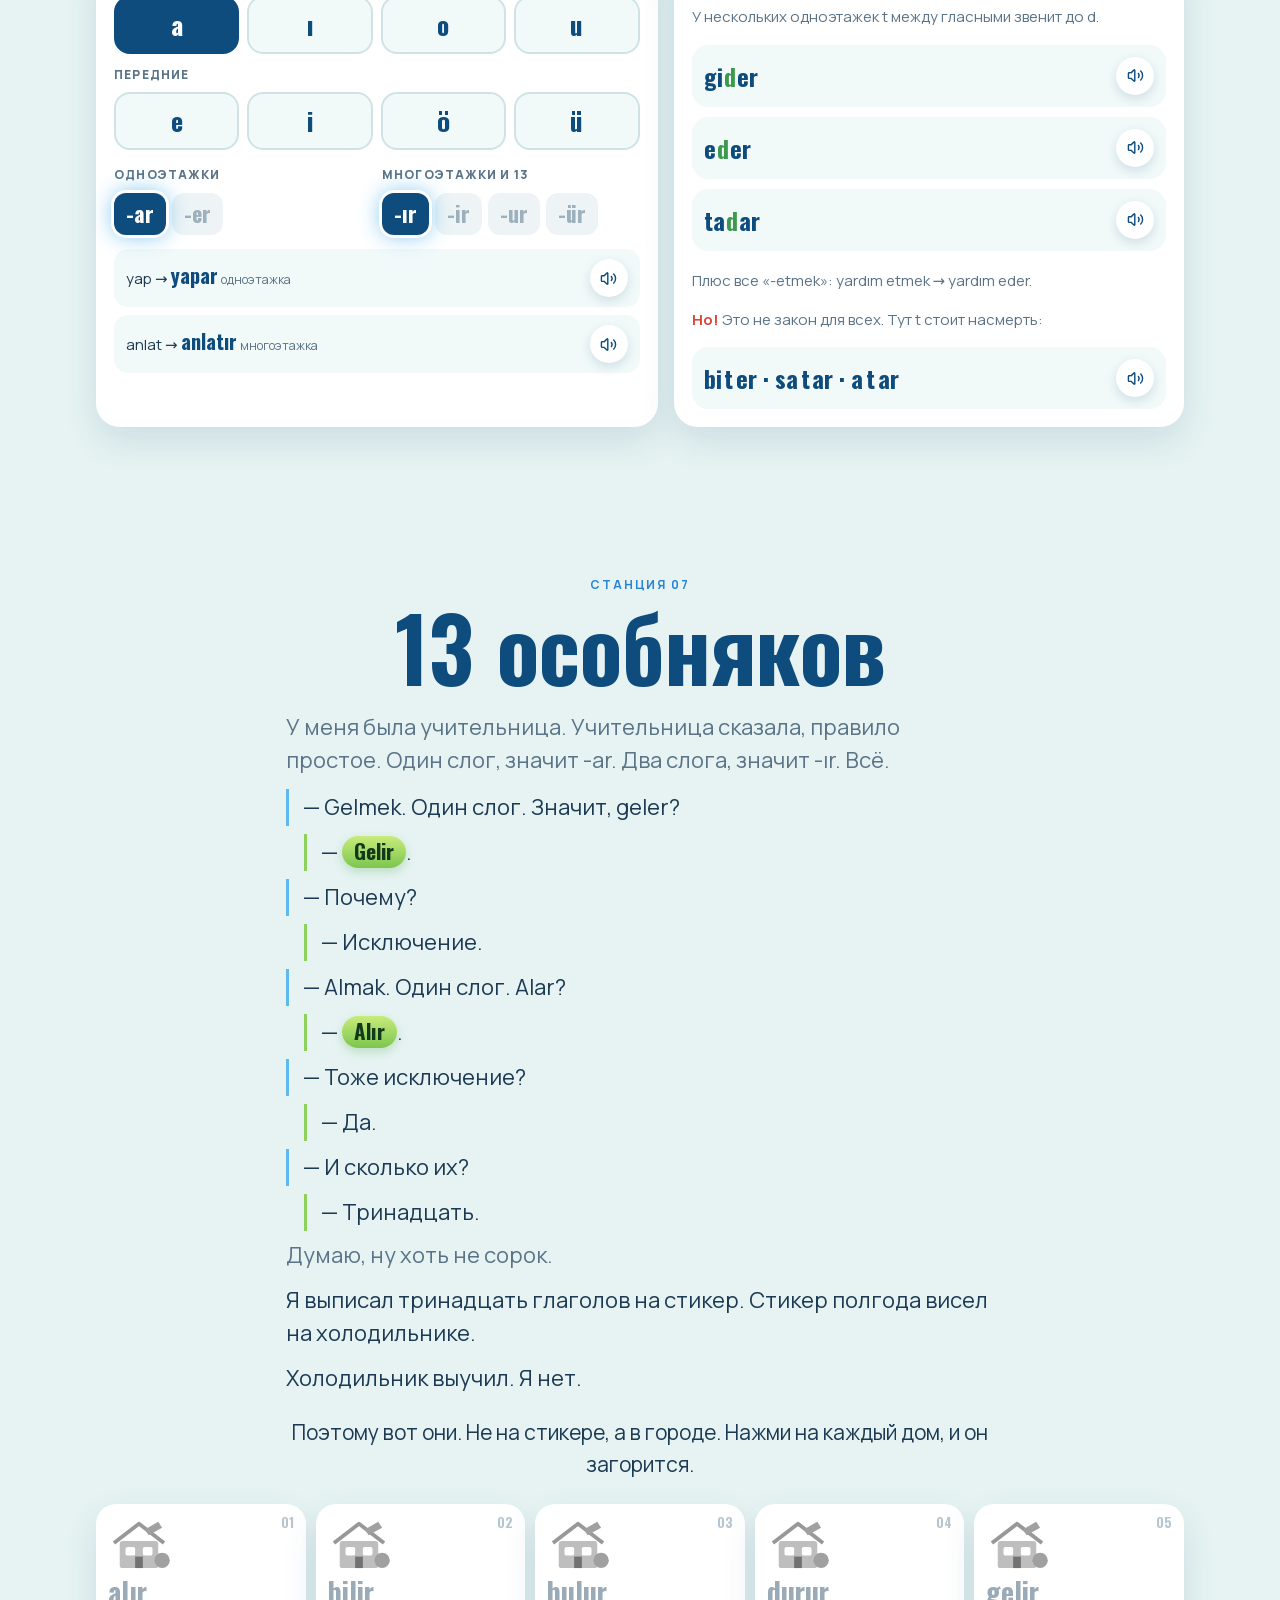
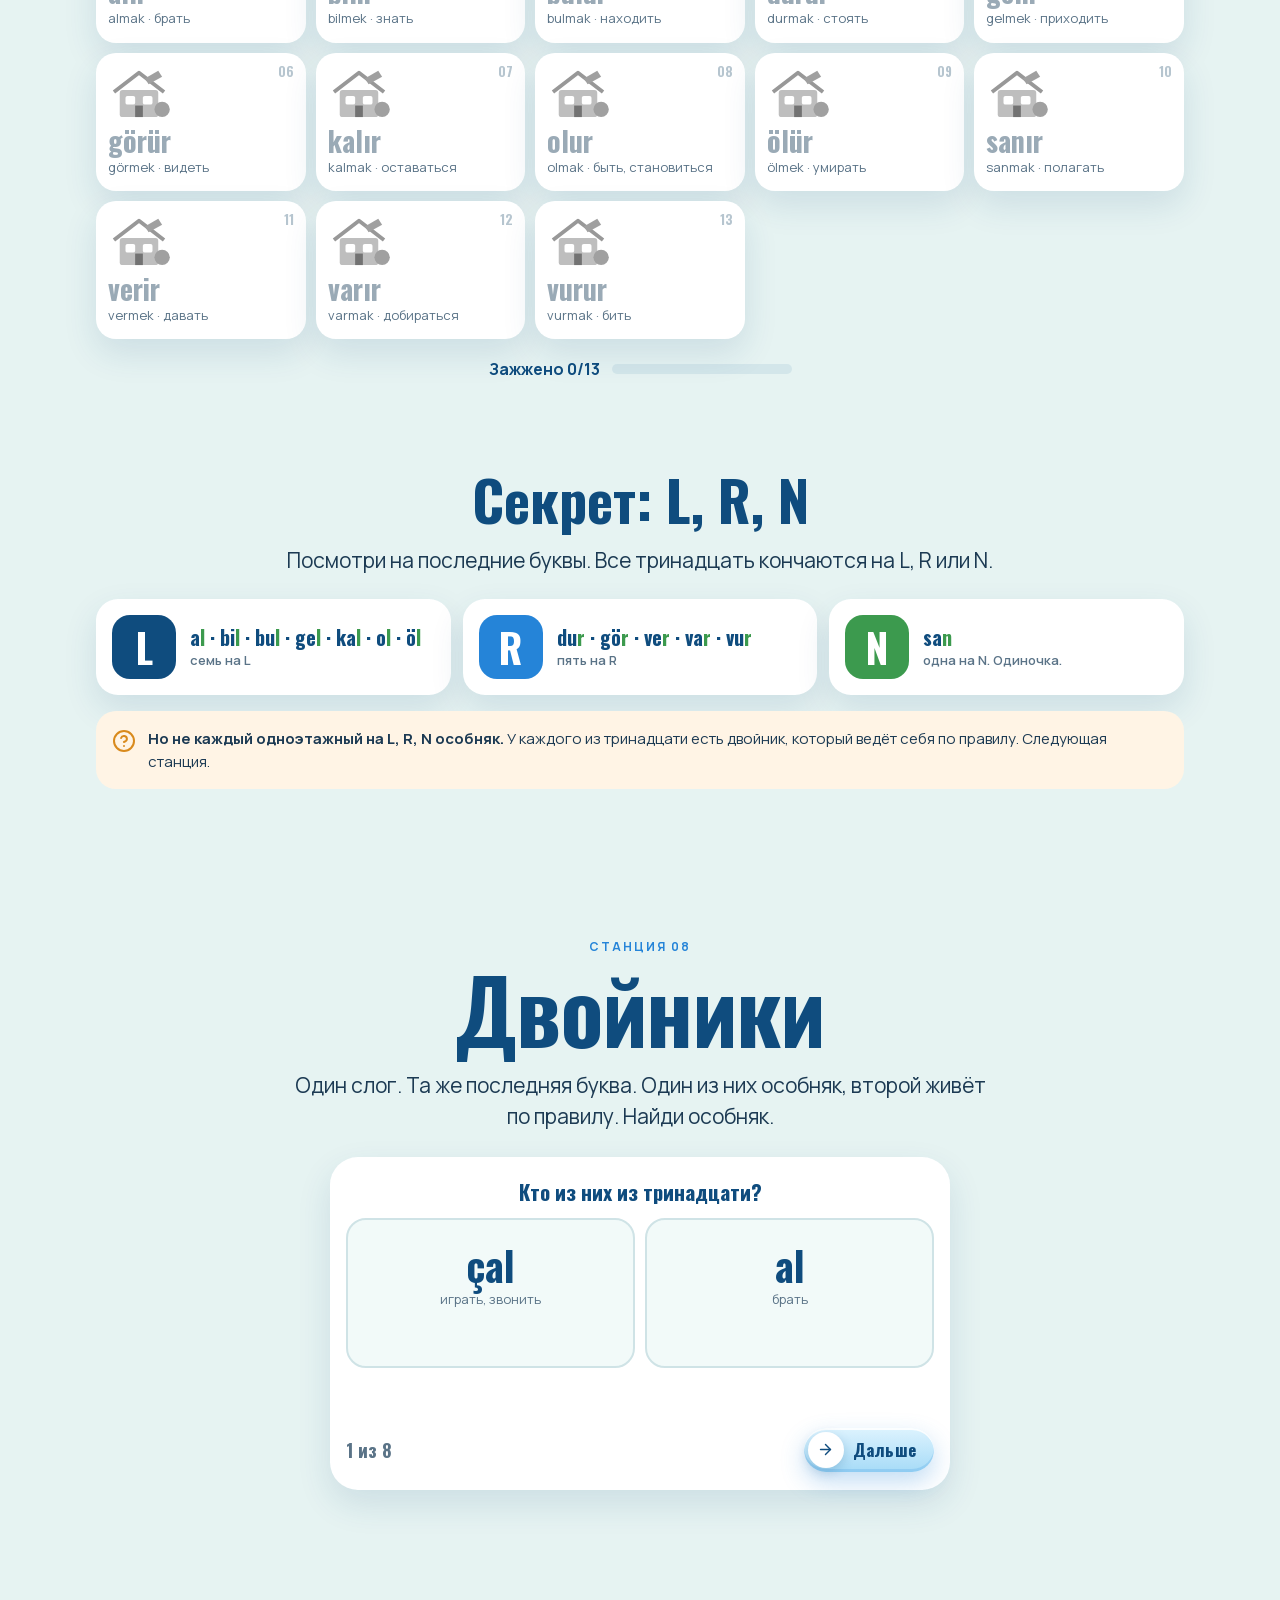
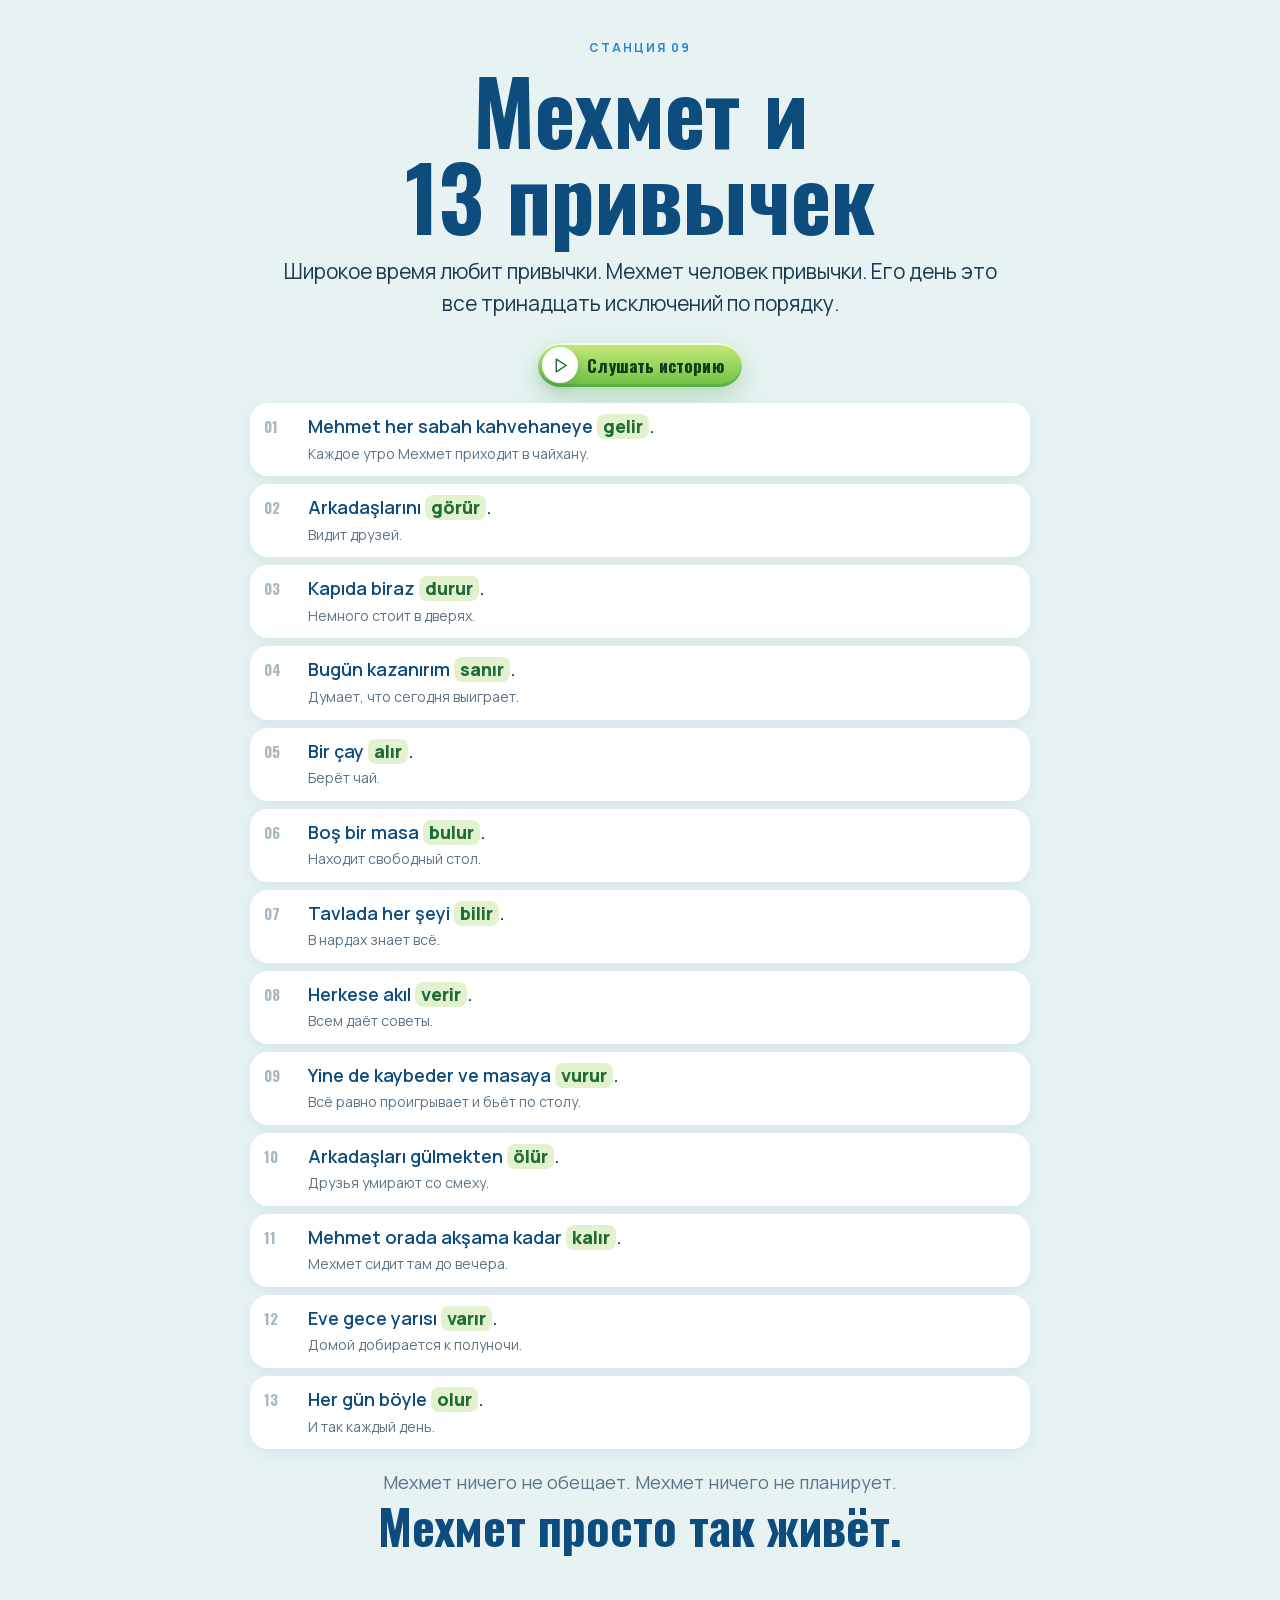
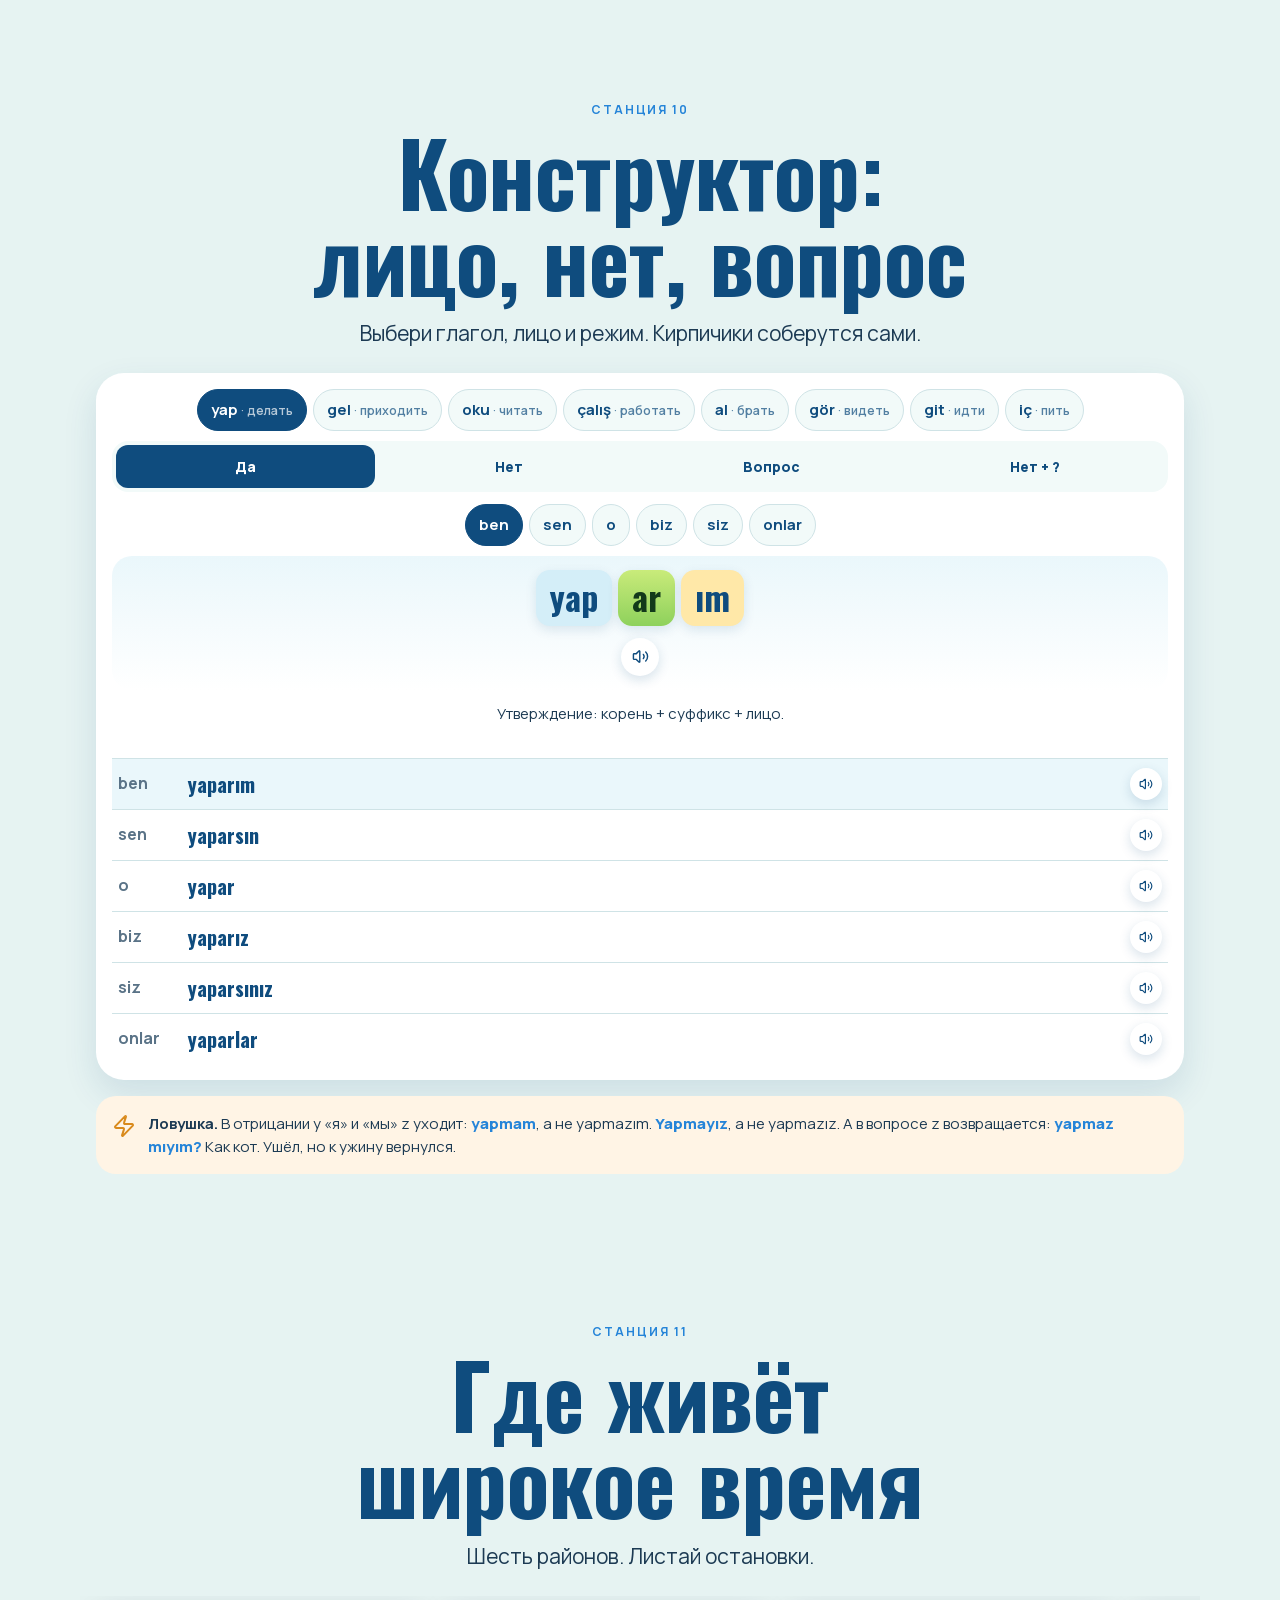
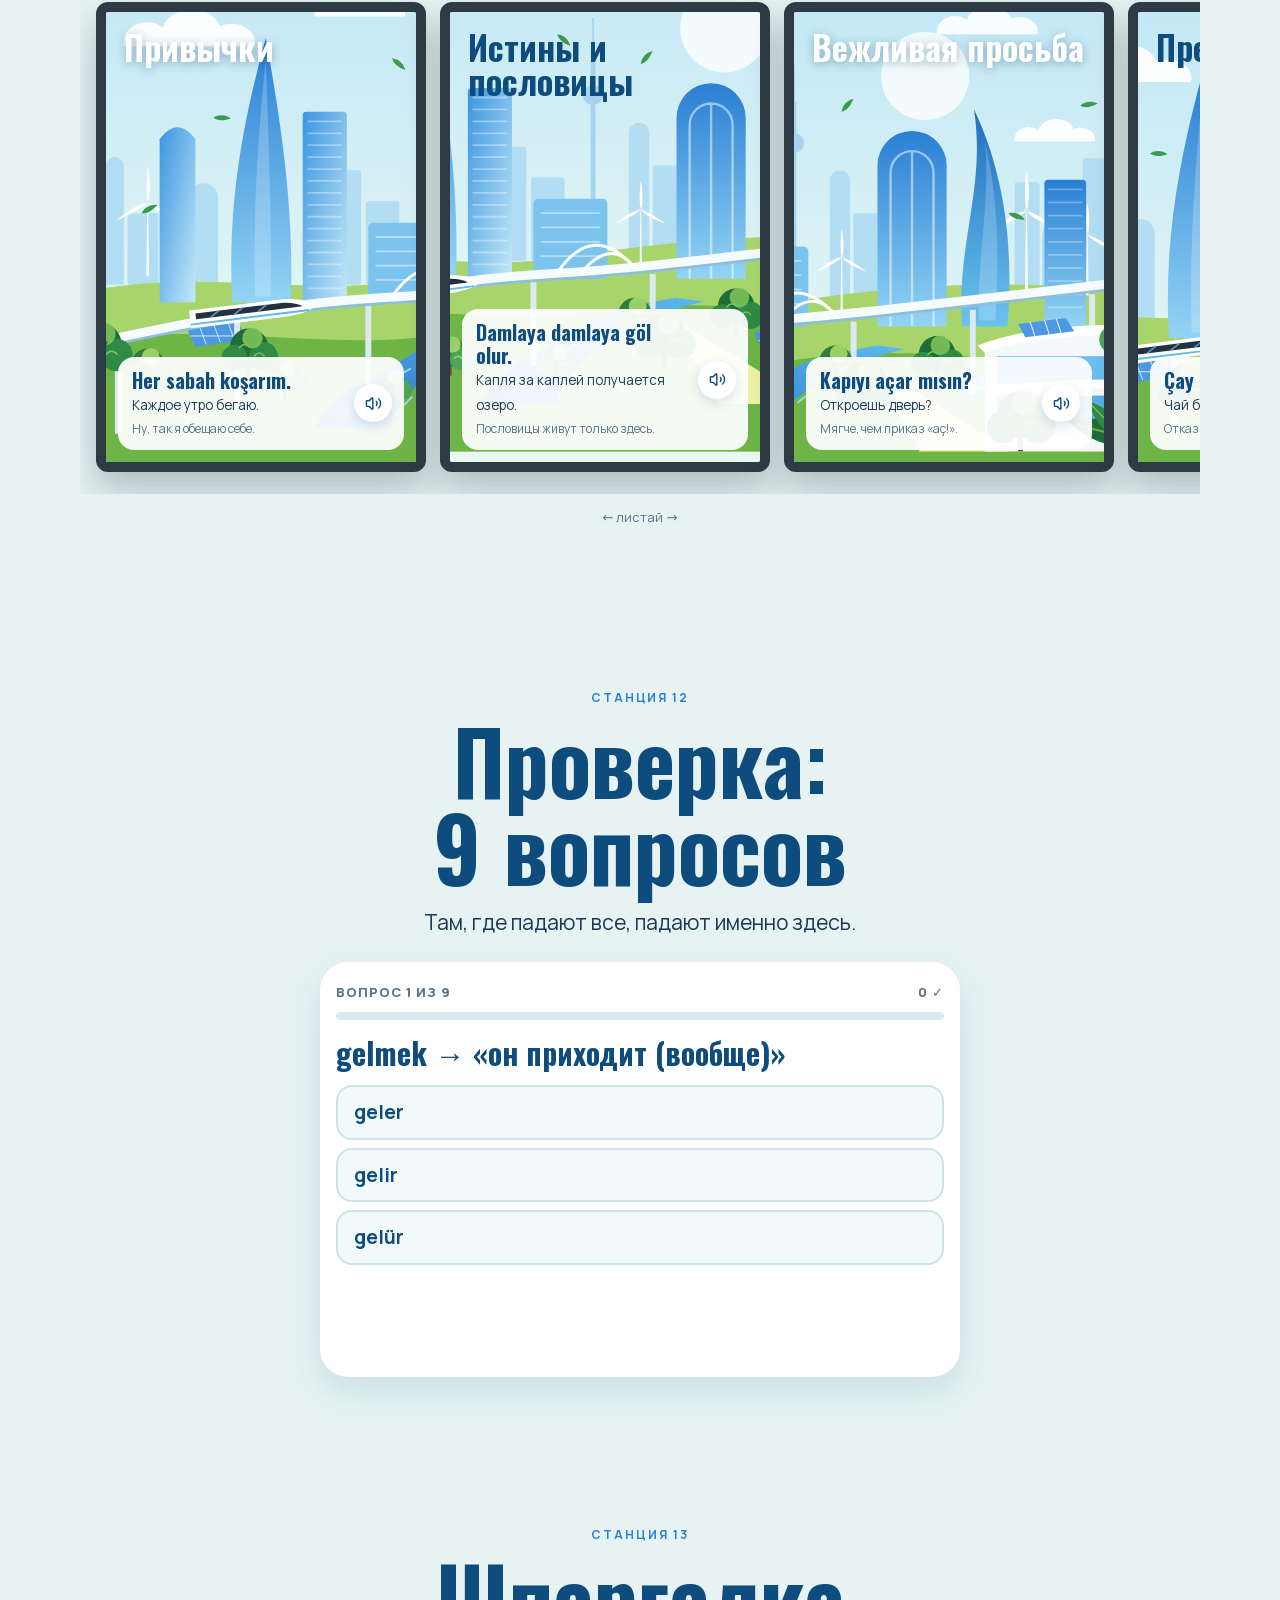
==== commit ae5eed8c: "Диалоги через тире, без «говорю/говорит» Co-Authored-By: Claude Opus 5.5 <noreply@anthropic.com>" ====
--- a/index.html
+++ b/index.html
@@ -120,6 +120,8 @@
 .story{font-size:clamp(18px,4.8vw,22px);line-height:1.5;margin:22px auto 0}
 .story p{margin:0 0 12px}
 .story .nar{color:var(--mute)}
+.story .dl{padding:2px 0 2px 14px;border-left:3px solid var(--sky);margin-bottom:8px}
+.story .dl.th{border-color:#8ED15C;margin-left:18px}
 .ol{display:inline-block;padding:2px 12px 4px;border-radius:99px;background:linear-gradient(180deg,#C9EB7A,#7CC64F);color:#123A1A;font:700 .95em/1.2 var(--fh);box-shadow:0 4px 10px rgba(76,160,60,.25)}
 .punch{margin:30px auto 0;padding:26px 22px;border-radius:var(--r);background:#fff;box-shadow:var(--sh);text-align:center}
 .punch p{margin:0;font-size:18px;color:var(--mute)}
@@ -603,10 +605,14 @@
     <h2 class="h2">Olur</h2>
     <div class="story" id="olStory">
       <p class="nar rv">Я прилетел в Стамбул. Сел в такси.</p>
-      <p class="rv">Говорю, до Кадыкёя довезёте? Говорит, <button class="ol" data-say="Olur">olur</button>.</p>
-      <p class="rv">Говорю, через мост быстрее будет? Говорит, <button class="ol" data-say="Olur">olur</button>.</p>
-      <p class="rv">Говорю, кондиционер включите? Говорит, <button class="ol" data-say="Olur">olur</button>.</p>
-      <p class="rv">Говорю, сколько с меня? Говорит, <button class="ol" data-say="Olur">olur</button>.</p>
+      <p class="rv dl">— До Кадыкёя довезёте?</p>
+      <p class="rv dl th">— <button class="ol" data-say="Olur">Olur</button>.</p>
+      <p class="rv dl">— Через мост быстрее будет?</p>
+      <p class="rv dl th">— <button class="ol" data-say="Olur">Olur</button>.</p>
+      <p class="rv dl">— Кондиционер включите?</p>
+      <p class="rv dl th">— <button class="ol" data-say="Olur">Olur</button>.</p>
+      <p class="rv dl">— Сколько с меня?</p>
+      <p class="rv dl th">— <button class="ol" data-say="Olur">Olur</button>.</p>
       <p class="nar rv">Едем. Жарко. Мост стоит.</p>
       <p class="rv">Кондиционер так и не включился.</p>
       <p class="nar rv">Потом мне объяснили. Olur это не «да». Это «бывает». «Такое вообще случается». «В принципе возможно».</p>
@@ -643,9 +649,12 @@
     <h2 class="h2">Что это вообще за время</h2>
     <div class="story">
       <p class="nar rv">У меня был сосед. Сосед жил на балконе. Утром там, вечером там.</p>
-      <p class="rv">Говорю, кофе пьёте? Говорит, <button class="ol" data-say="İçerim">içerim</button>.</p>
-      <p class="rv">Протягиваю стакан. Говорит, не сейчас.</p>
-      <p class="rv">Говорю, так пьёте или нет? Говорит, <button class="ol" data-say="İçerim">içerim</button>. Вообще пью. Как человек.</p>
+      <p class="rv dl">— Кофе пьёте?</p>
+      <p class="rv dl th">— <button class="ol" data-say="İçerim">İçerim</button>.</p>
+      <p class="nar rv">Протягиваю стакан.</p>
+      <p class="rv dl th">— Не сейчас.</p>
+      <p class="rv dl">— Так пьёте или нет?</p>
+      <p class="rv dl th">— <button class="ol" data-say="İçerim">İçerim</button>. Вообще пью. Как человек.</p>
       <p class="nar rv">Сейчас он поливал помидоры.</p>
     </div>
   </div>
@@ -744,12 +753,16 @@
     <h2 class="h2">13 особняков</h2>
     <div class="story">
       <p class="nar rv">У меня была учительница. Учительница сказала, правило простое. Один слог, значит -ar. Два слога, значит -ır. Всё.</p>
-      <p class="rv">Говорю, gelmek. Один слог. Значит, geler.</p>
-      <p class="rv">Говорит, <button class="ol" data-say="gelir">gelir</button>.</p>
-      <p class="rv">Говорю, почему. Говорит, исключение.</p>
-      <p class="rv">Говорю, almak. Один слог. Alar. Говорит, <button class="ol" data-say="alır">alır</button>.</p>
-      <p class="rv">Говорю, тоже исключение? Говорит, да.</p>
-      <p class="rv">Говорю, и сколько их. Говорит, тринадцать.</p>
+      <p class="rv dl">— Gelmek. Один слог. Значит, geler?</p>
+      <p class="rv dl th">— <button class="ol" data-say="gelir">Gelir</button>.</p>
+      <p class="rv dl">— Почему?</p>
+      <p class="rv dl th">— Исключение.</p>
+      <p class="rv dl">— Almak. Один слог. Alar?</p>
+      <p class="rv dl th">— <button class="ol" data-say="alır">Alır</button>.</p>
+      <p class="rv dl">— Тоже исключение?</p>
+      <p class="rv dl th">— Да.</p>
+      <p class="rv dl">— И сколько их?</p>
+      <p class="rv dl th">— Тринадцать.</p>
       <p class="nar rv">Думаю, ну хоть не сорок.</p>
       <p class="rv">Я выписал тринадцать глаголов на стикер. Стикер полгода висел на холодильнике.</p>
       <p class="rv">Холодильник выучил. Я нет.</p>
@@ -821,7 +834,7 @@
     <h2 class="h2">Где живёт широкое время</h2>
     <p class="lede">Шесть районов. Листай остановки.</p>
     <div class="posters" id="posters">
-      <div class="pst" data-vb="80 120 520 760"><h3>Привычки</h3><div class="ph"><p><b>Her sabah koşarım.</b><span>Каждое утро бегаю.</span><em>Ну, так я говорю.</em></p><button class="say" data-say="Her sabah koşarım." aria-label="Слушать"><svg class="ic"><use href="#i-volume-2"/></svg></button></div></div>
+      <div class="pst" data-vb="80 120 520 760"><h3>Привычки</h3><div class="ph"><p><b>Her sabah koşarım.</b><span>Каждое утро бегаю.</span><em>Ну, так я обещаю себе.</em></p><button class="say" data-say="Her sabah koşarım." aria-label="Слушать"><svg class="ic"><use href="#i-volume-2"/></svg></button></div></div>
       <div class="pst dark" data-vb="380 160 520 760"><h3>Истины и пословицы</h3><div class="ph"><p><b>Damlaya damlaya göl olur.</b><span>Капля за каплей получается озеро.</span><em>Пословицы живут только здесь.</em></p><button class="say" data-say="Damlaya damlaya göl olur." aria-label="Слушать"><svg class="ic"><use href="#i-volume-2"/></svg></button></div></div>
       <div class="pst" data-vb="620 80 520 760"><h3>Вежливая просьба</h3><div class="ph"><p><b>Kapıyı açar mısın?</b><span>Откроешь дверь?</span><em>Мягче, чем приказ «aç!».</em></p><button class="say" data-say="Kapıyı açar mısın?" aria-label="Слушать"><svg class="ic"><use href="#i-volume-2"/></svg></button></div></div>
       <div class="pst dark" data-vb="240 60 520 760"><h3>Предложение</h3><div class="ph"><p><b>Çay içer misin?</b><span>Чай будешь?</span><em>Отказываться нельзя. Это Турция.</em></p><button class="say" data-say="Çay içer misin?" aria-label="Слушать"><svg class="ic"><use href="#i-volume-2"/></svg></button></div></div>
@@ -873,7 +886,7 @@
     <div class="wrap narrow" style="padding:0">
       <div class="story" style="margin-top:36px">
         <p class="rv">У тебя есть турецкий. Турецкий на слух.</p>
-        <p class="rv">Сериалы понимаешь. Соседей понимаешь. Таксиста понимаешь. Даже когда он говорит olur.</p>
+        <p class="rv">Сериалы понимаешь. Соседей понимаешь. Таксиста понимаешь. Даже его olur.</p>
         <p class="rv">А потом надо ответить.</p>
         <p class="rv">Ответ в голове есть. Во рту его нет.</p>
         <p class="rv">И ты говоришь «tamam». На всё.</p>
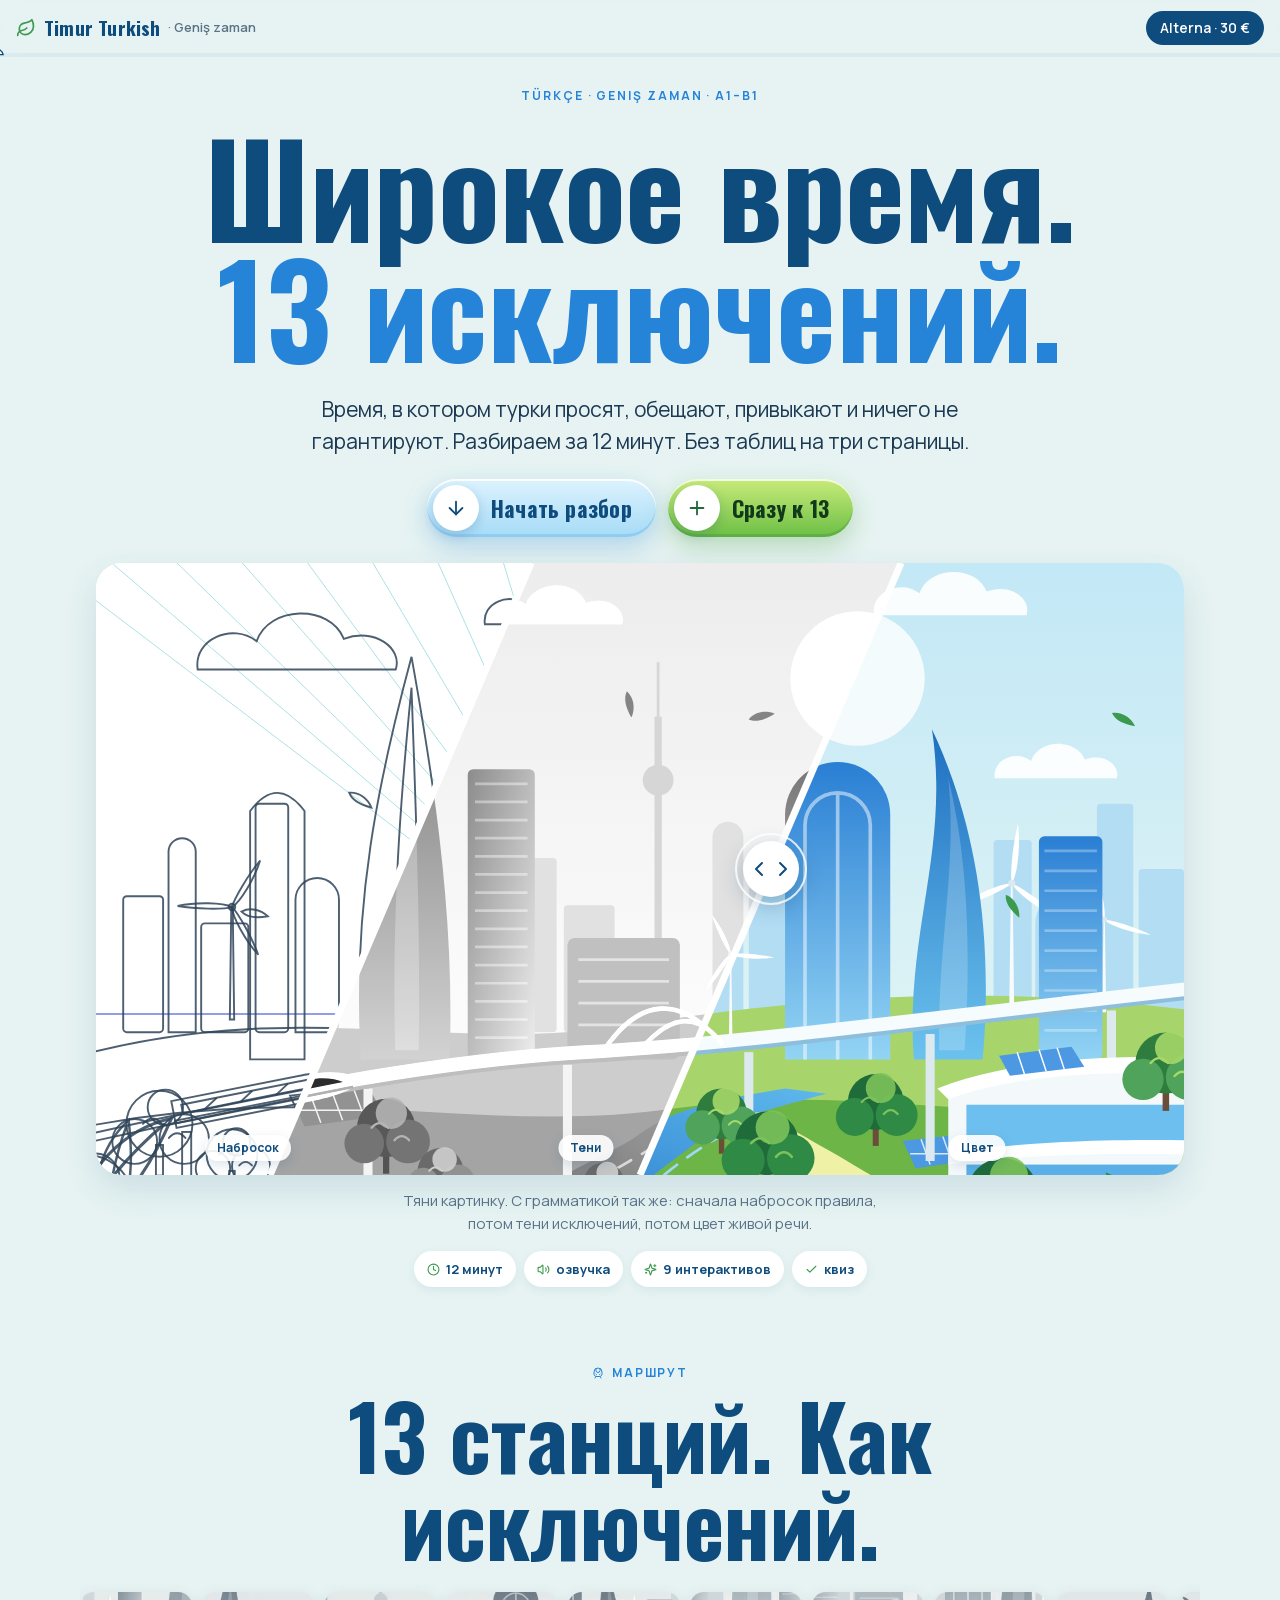
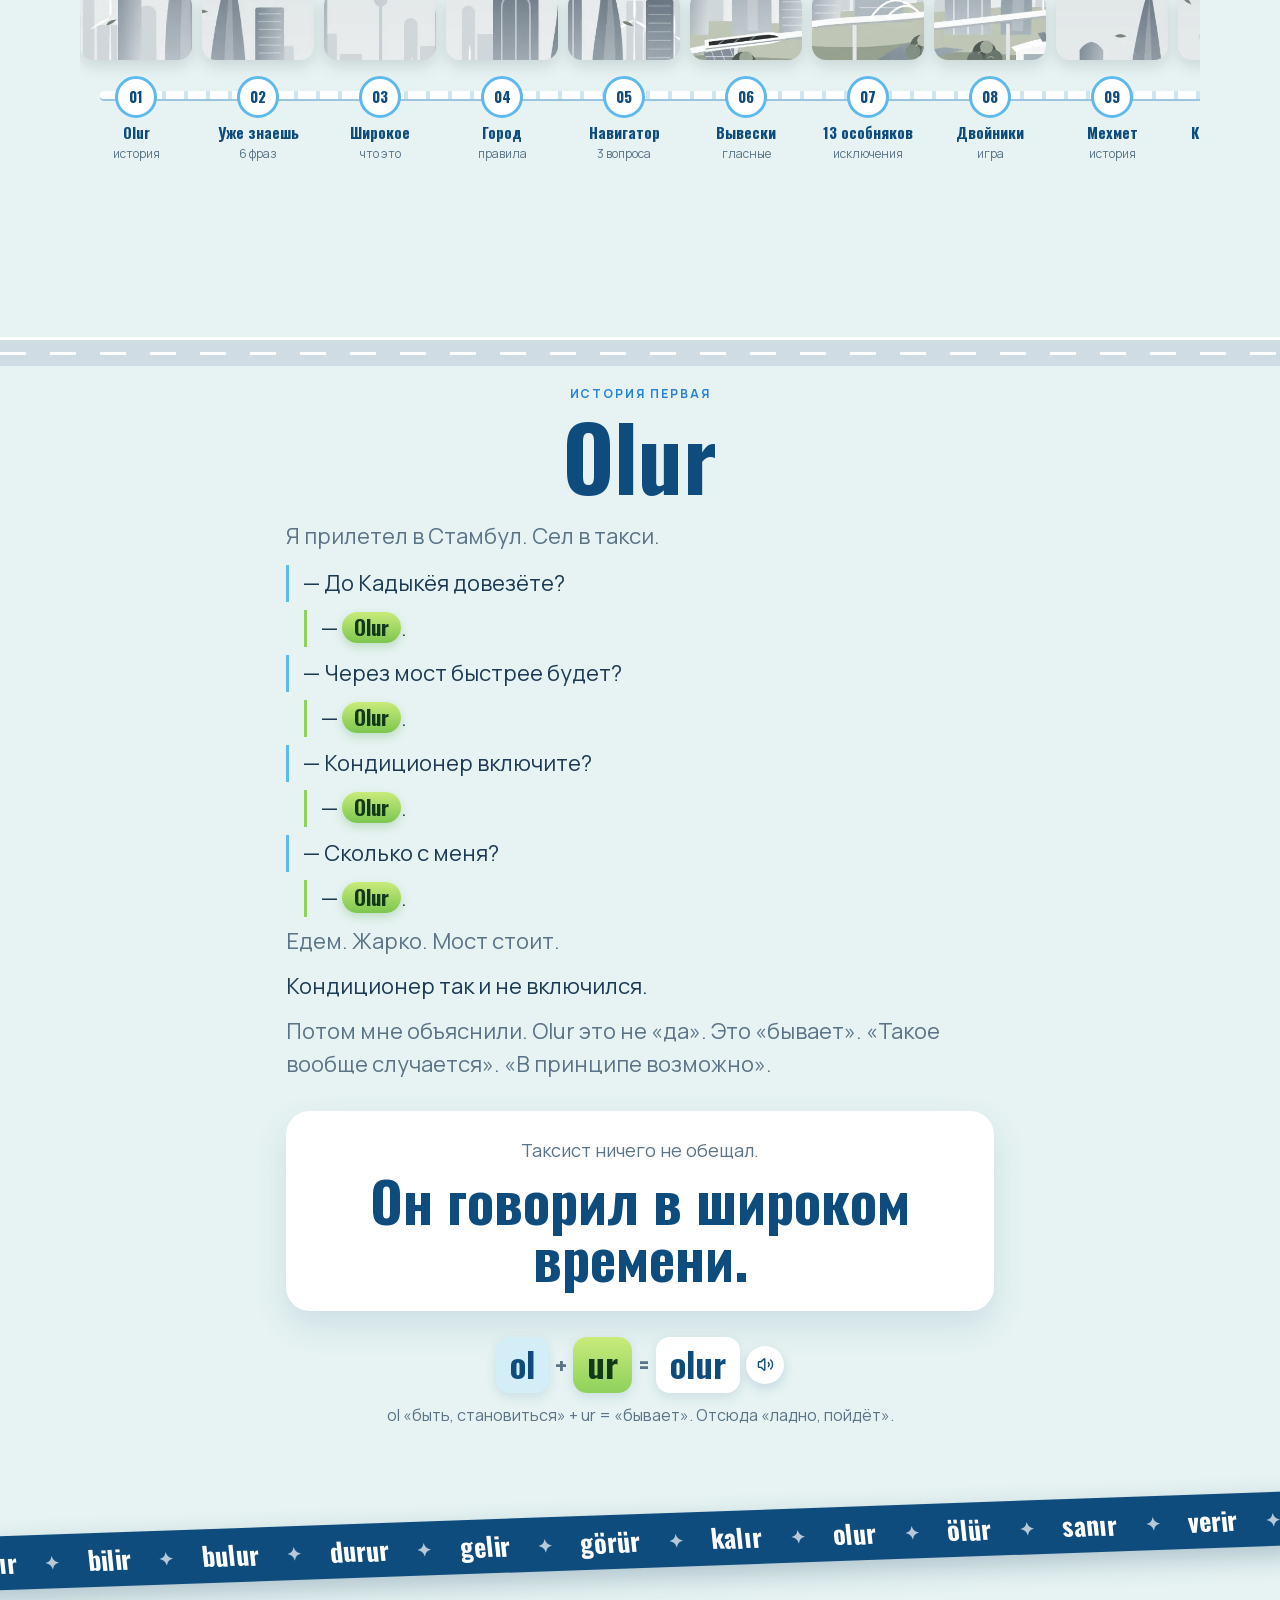
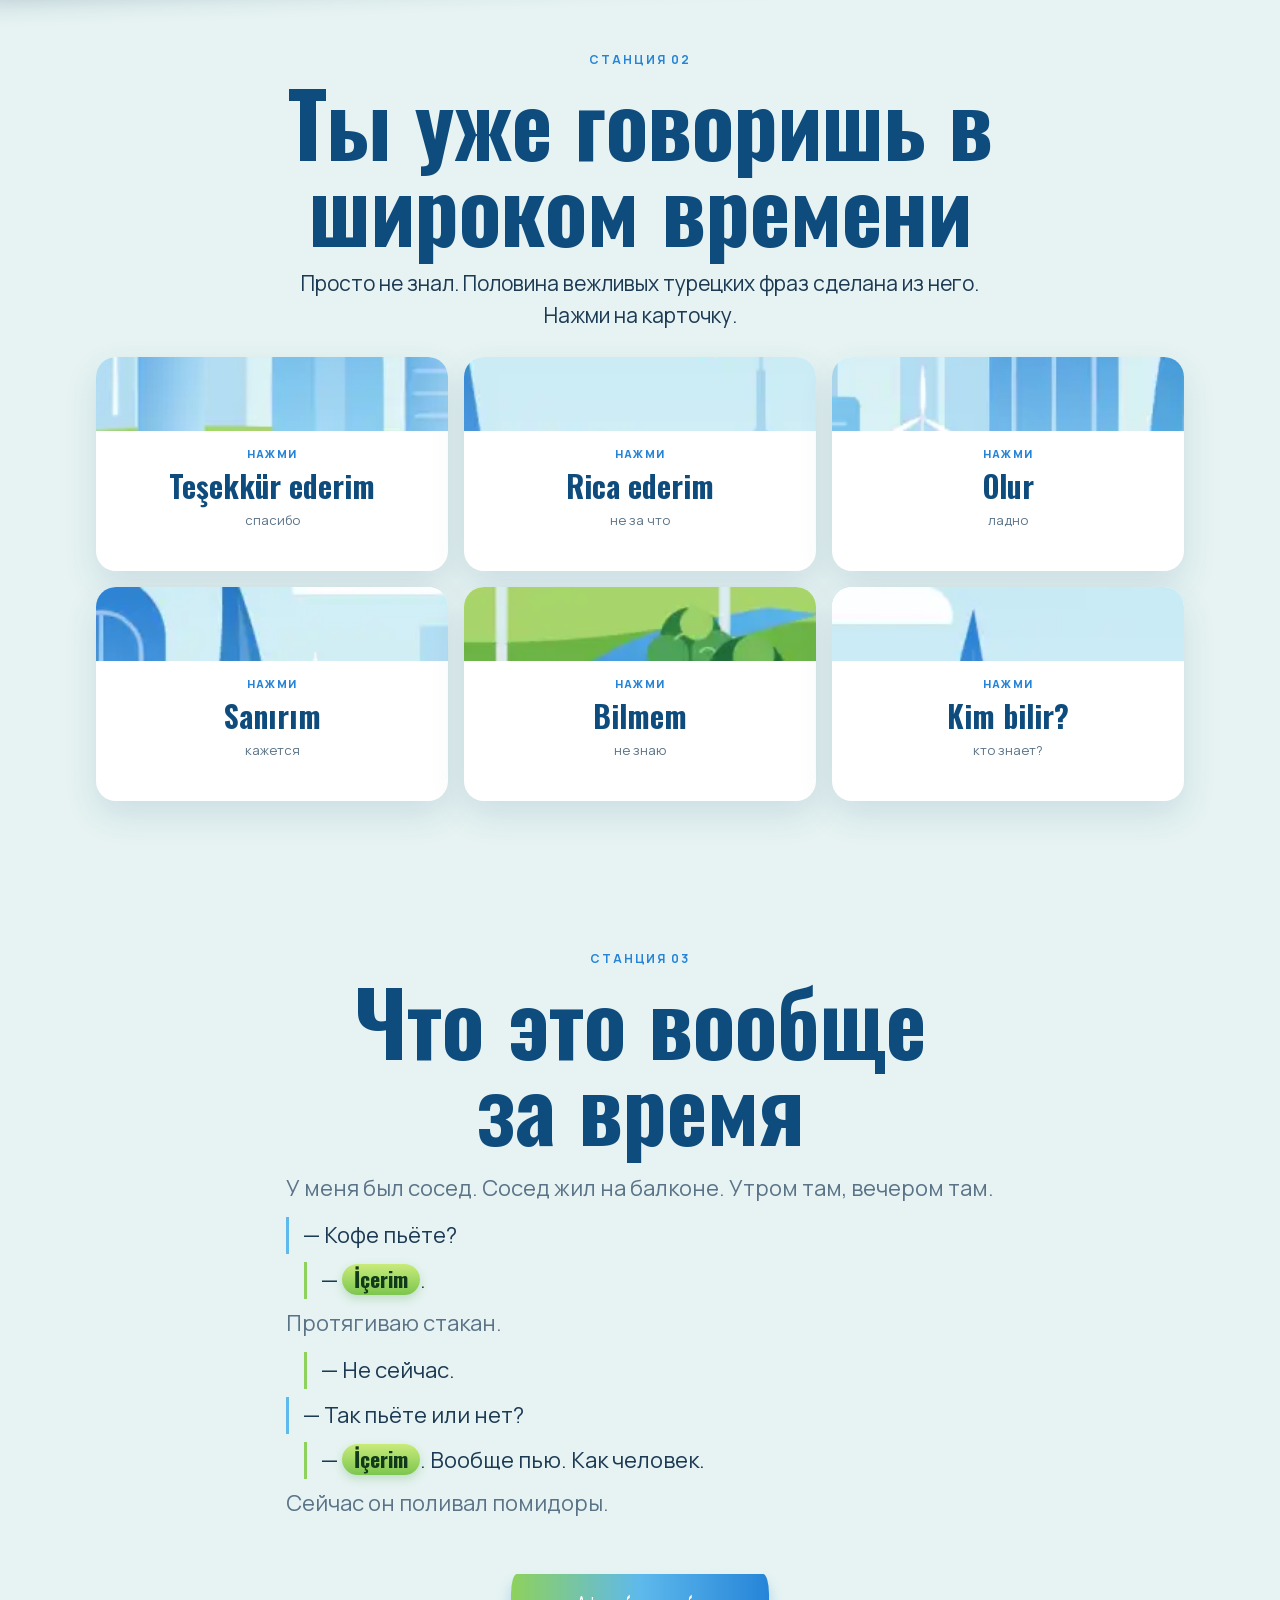
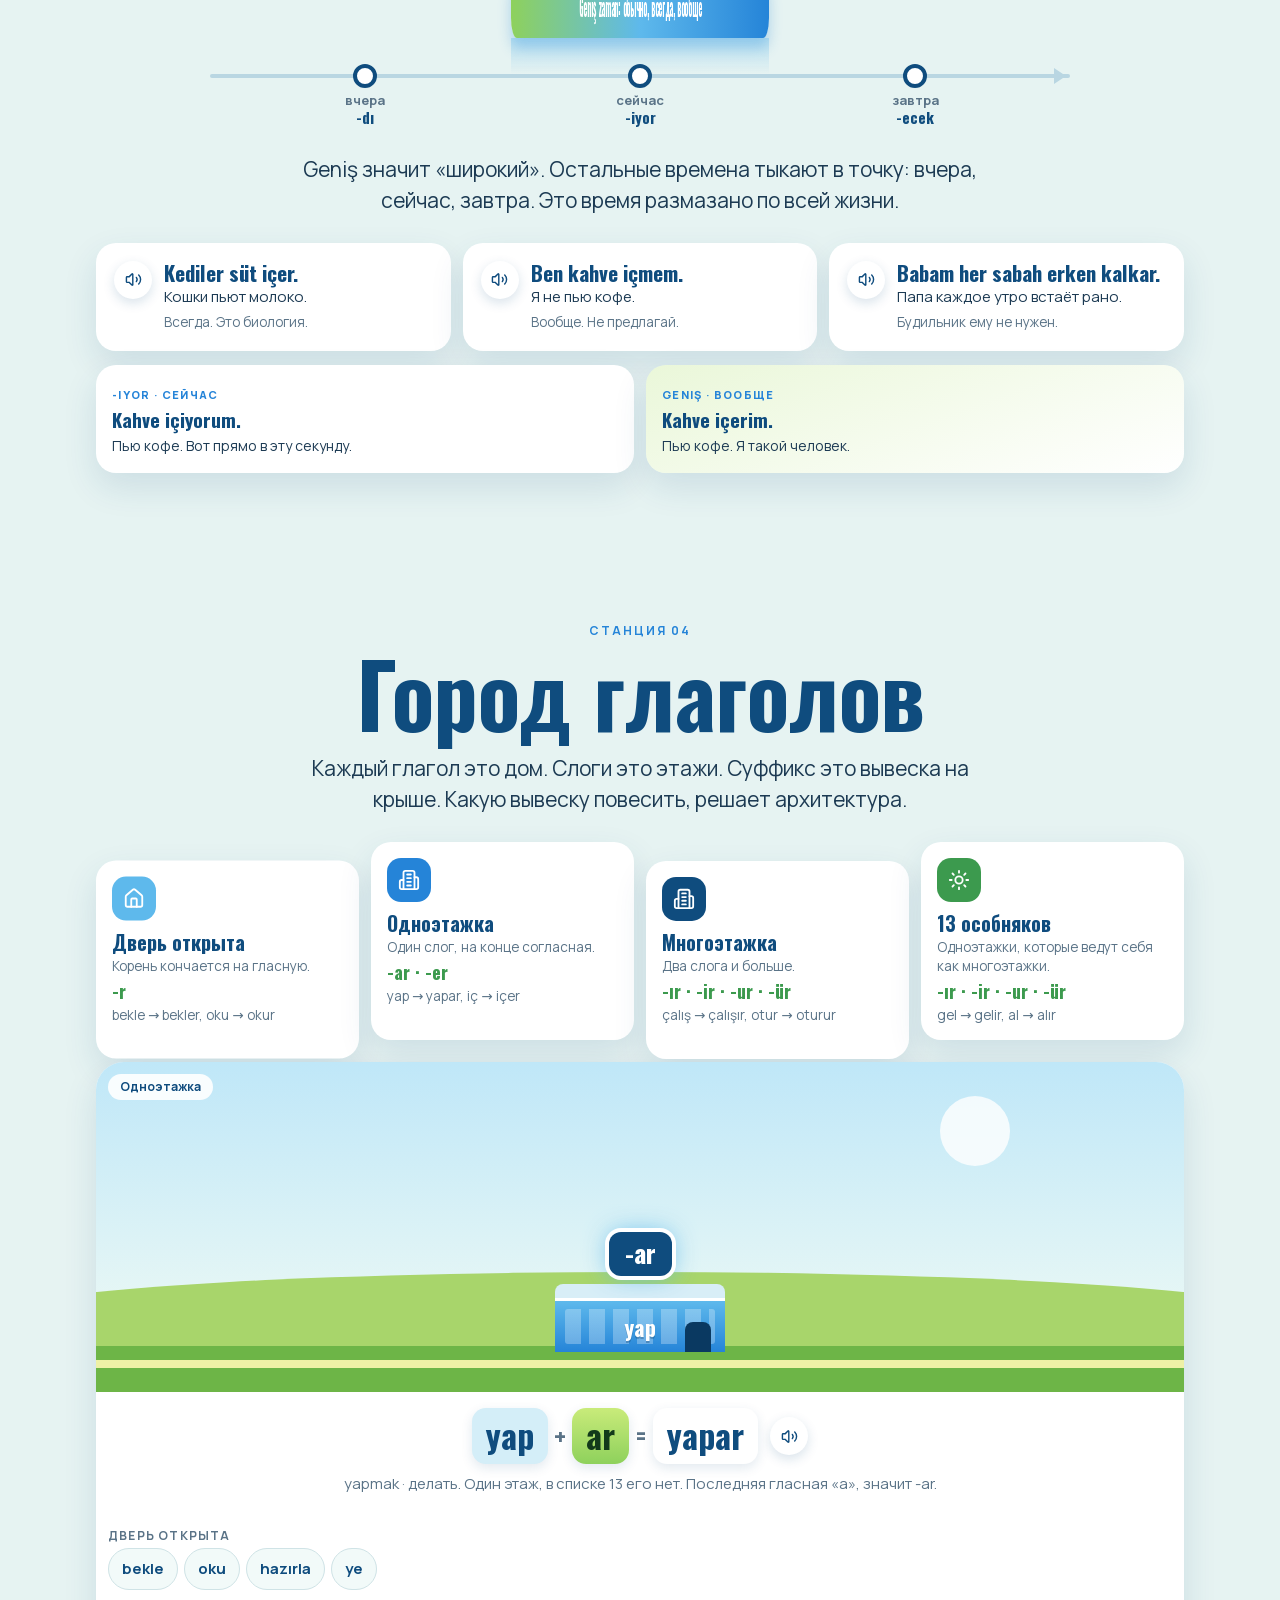
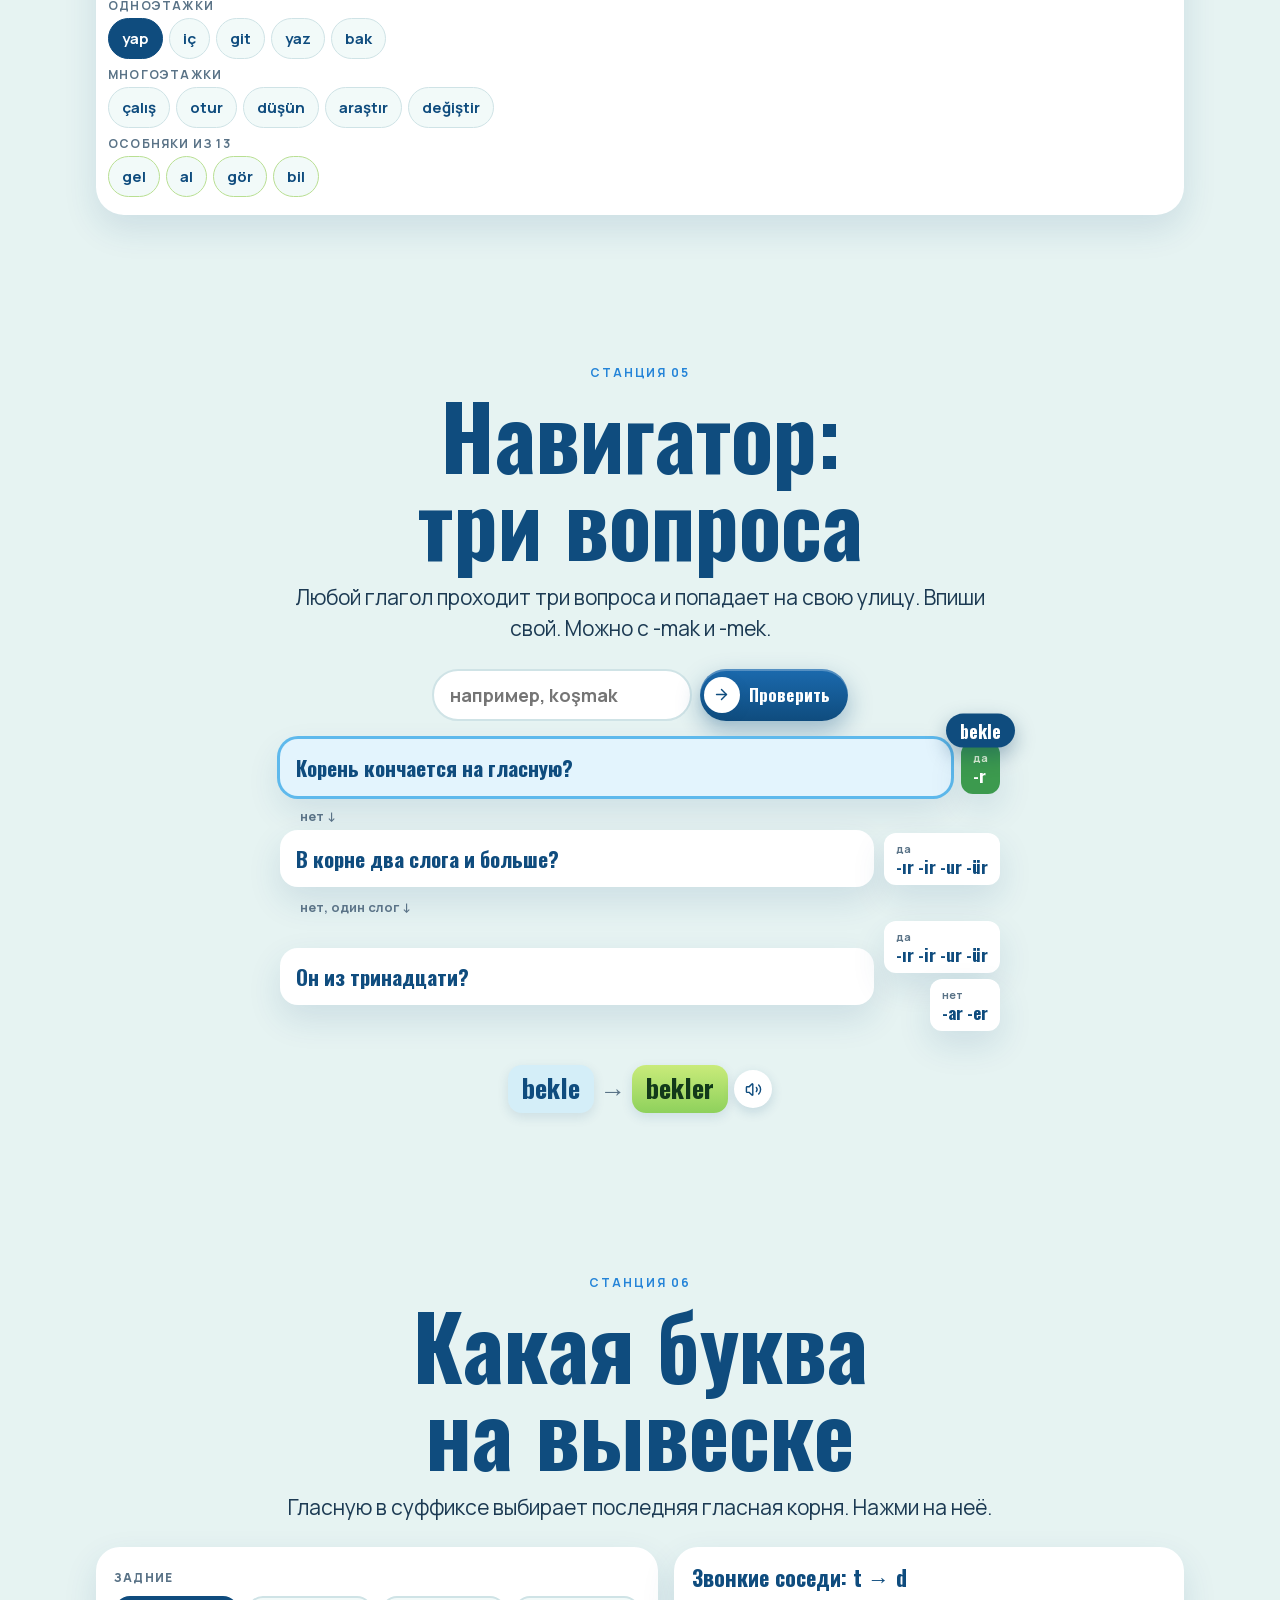
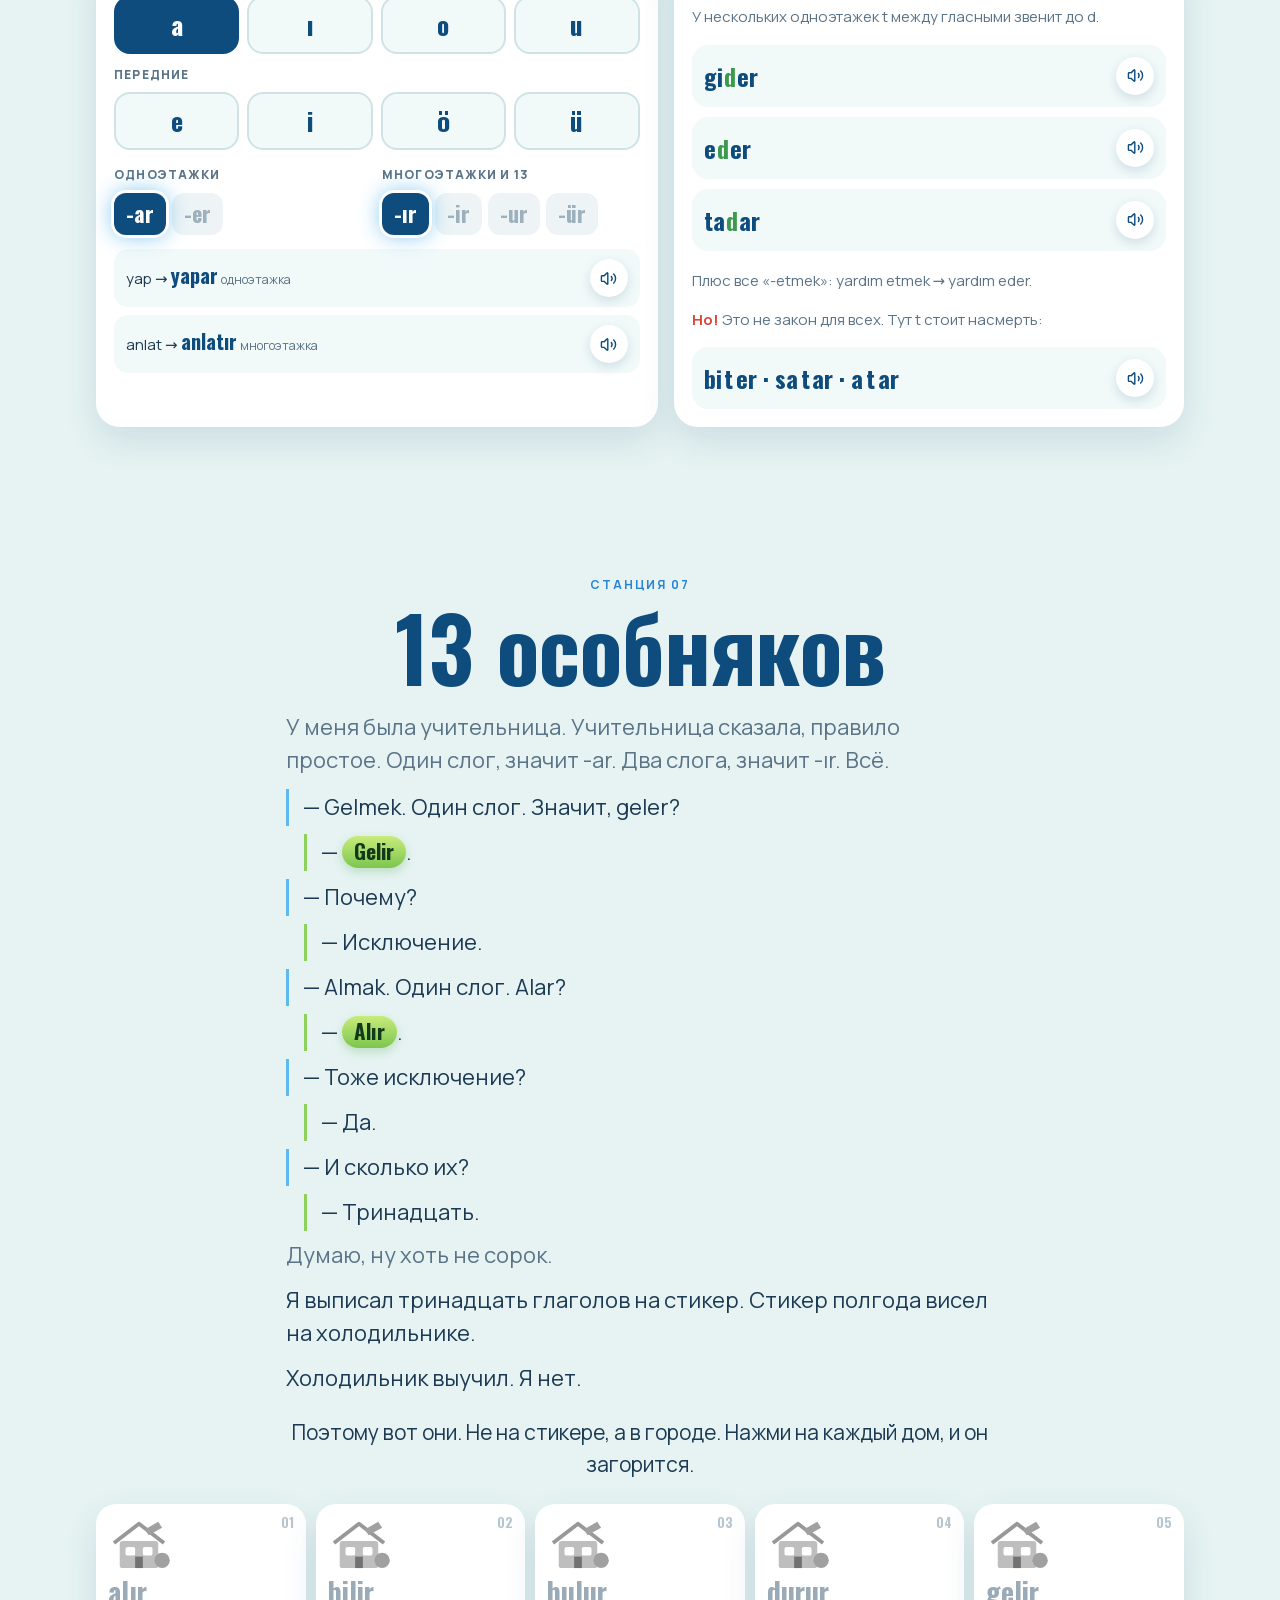
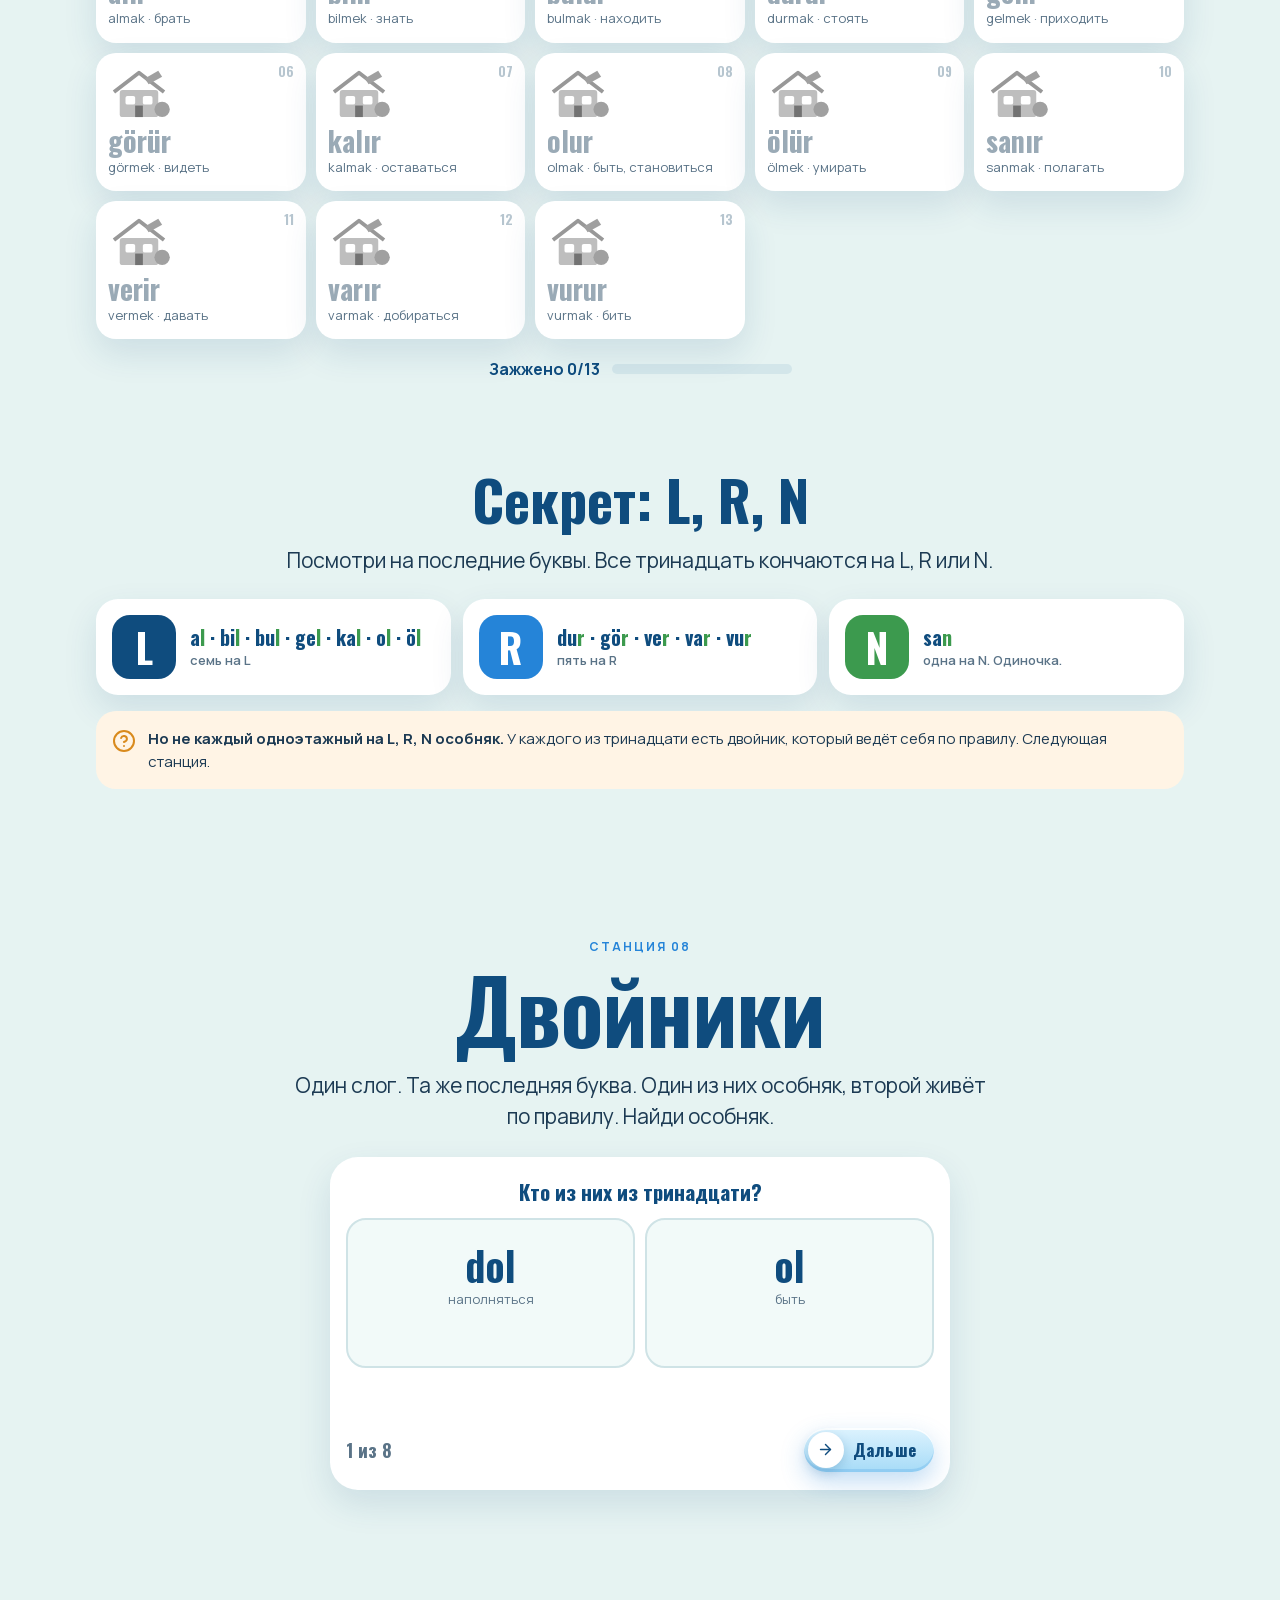
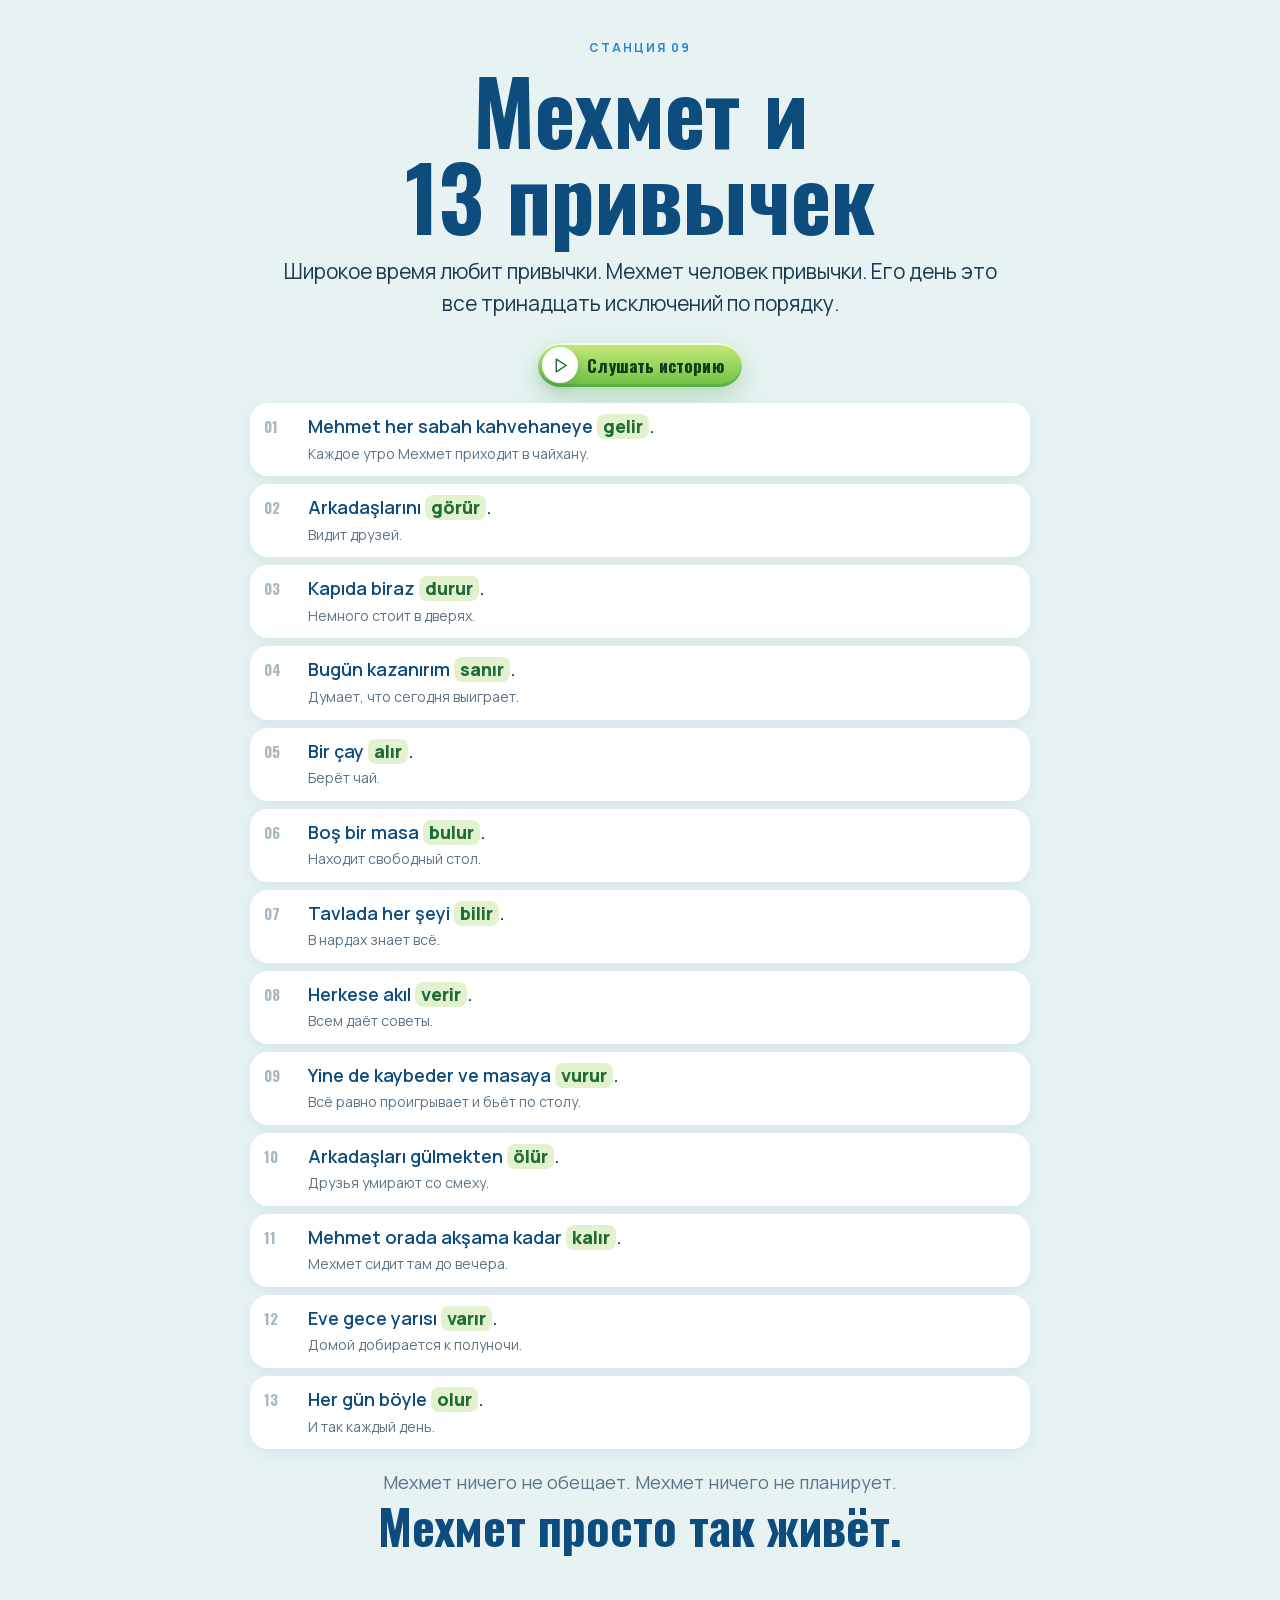
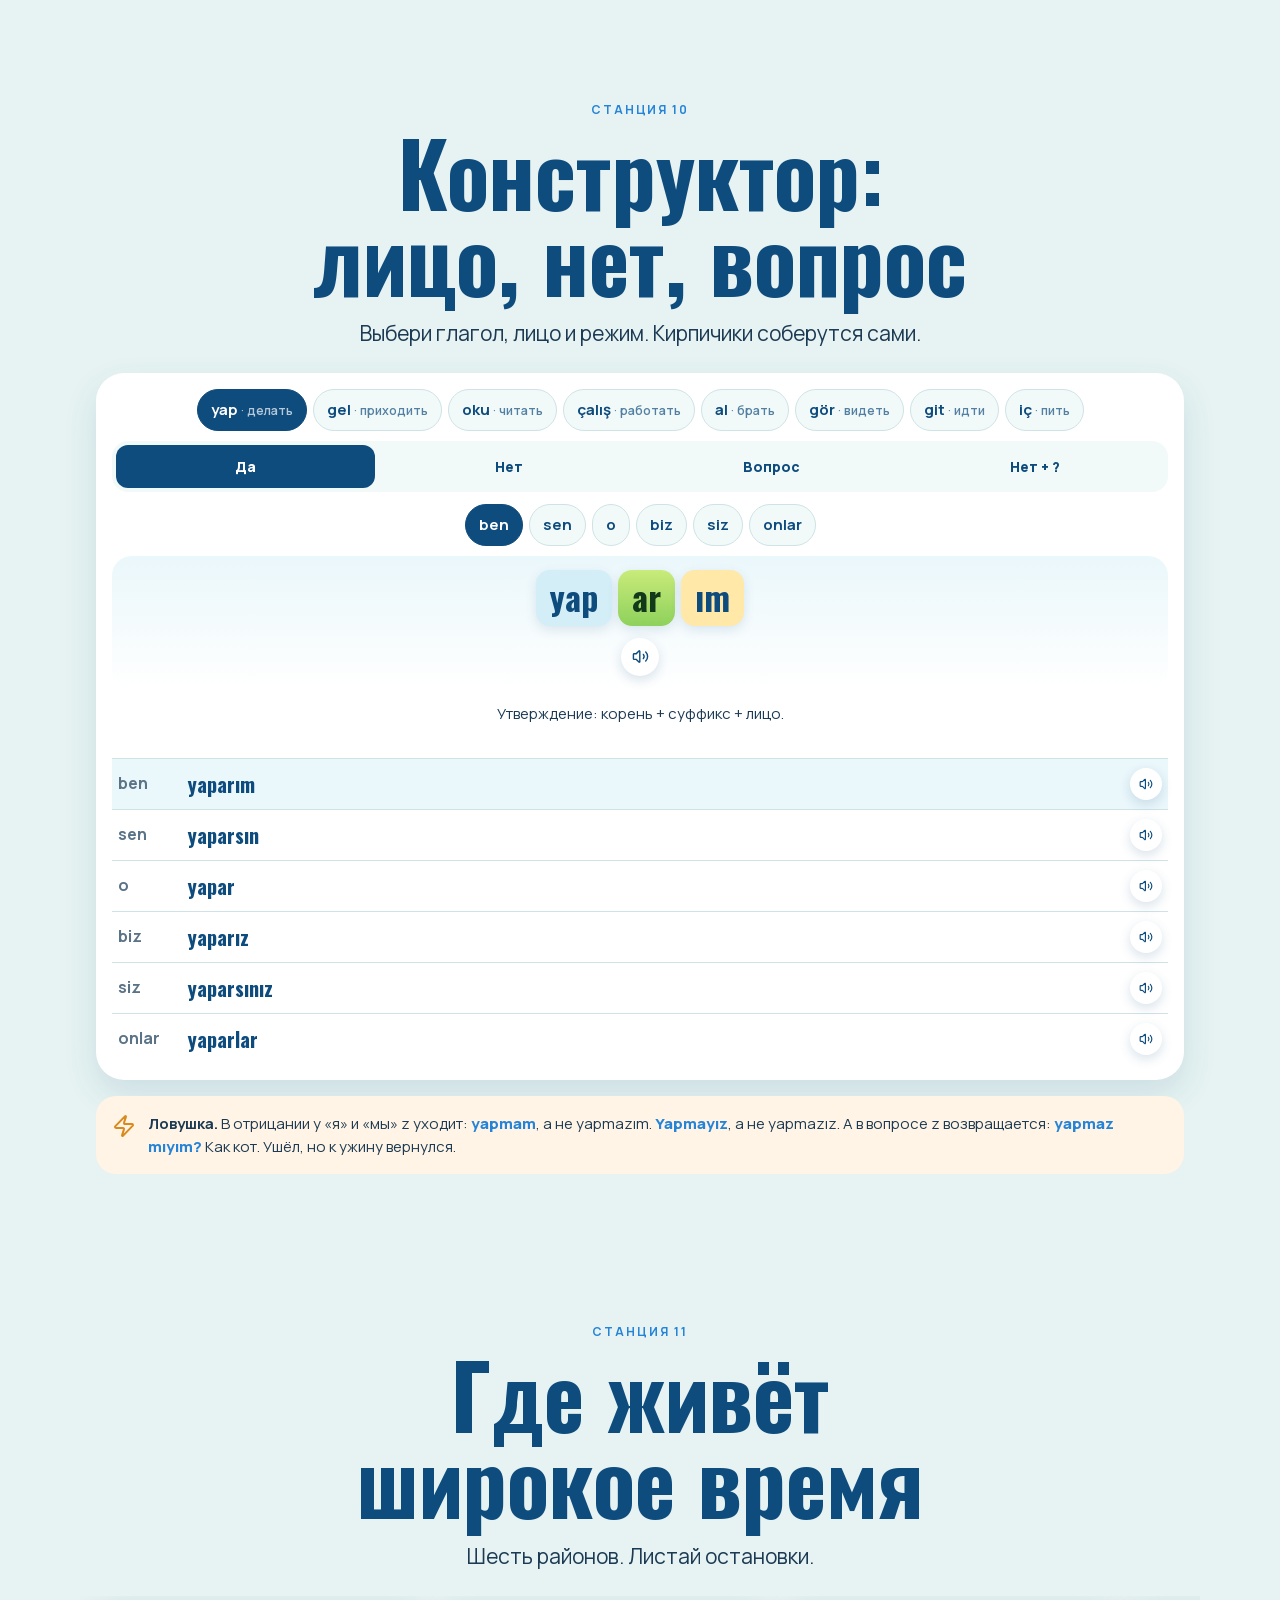
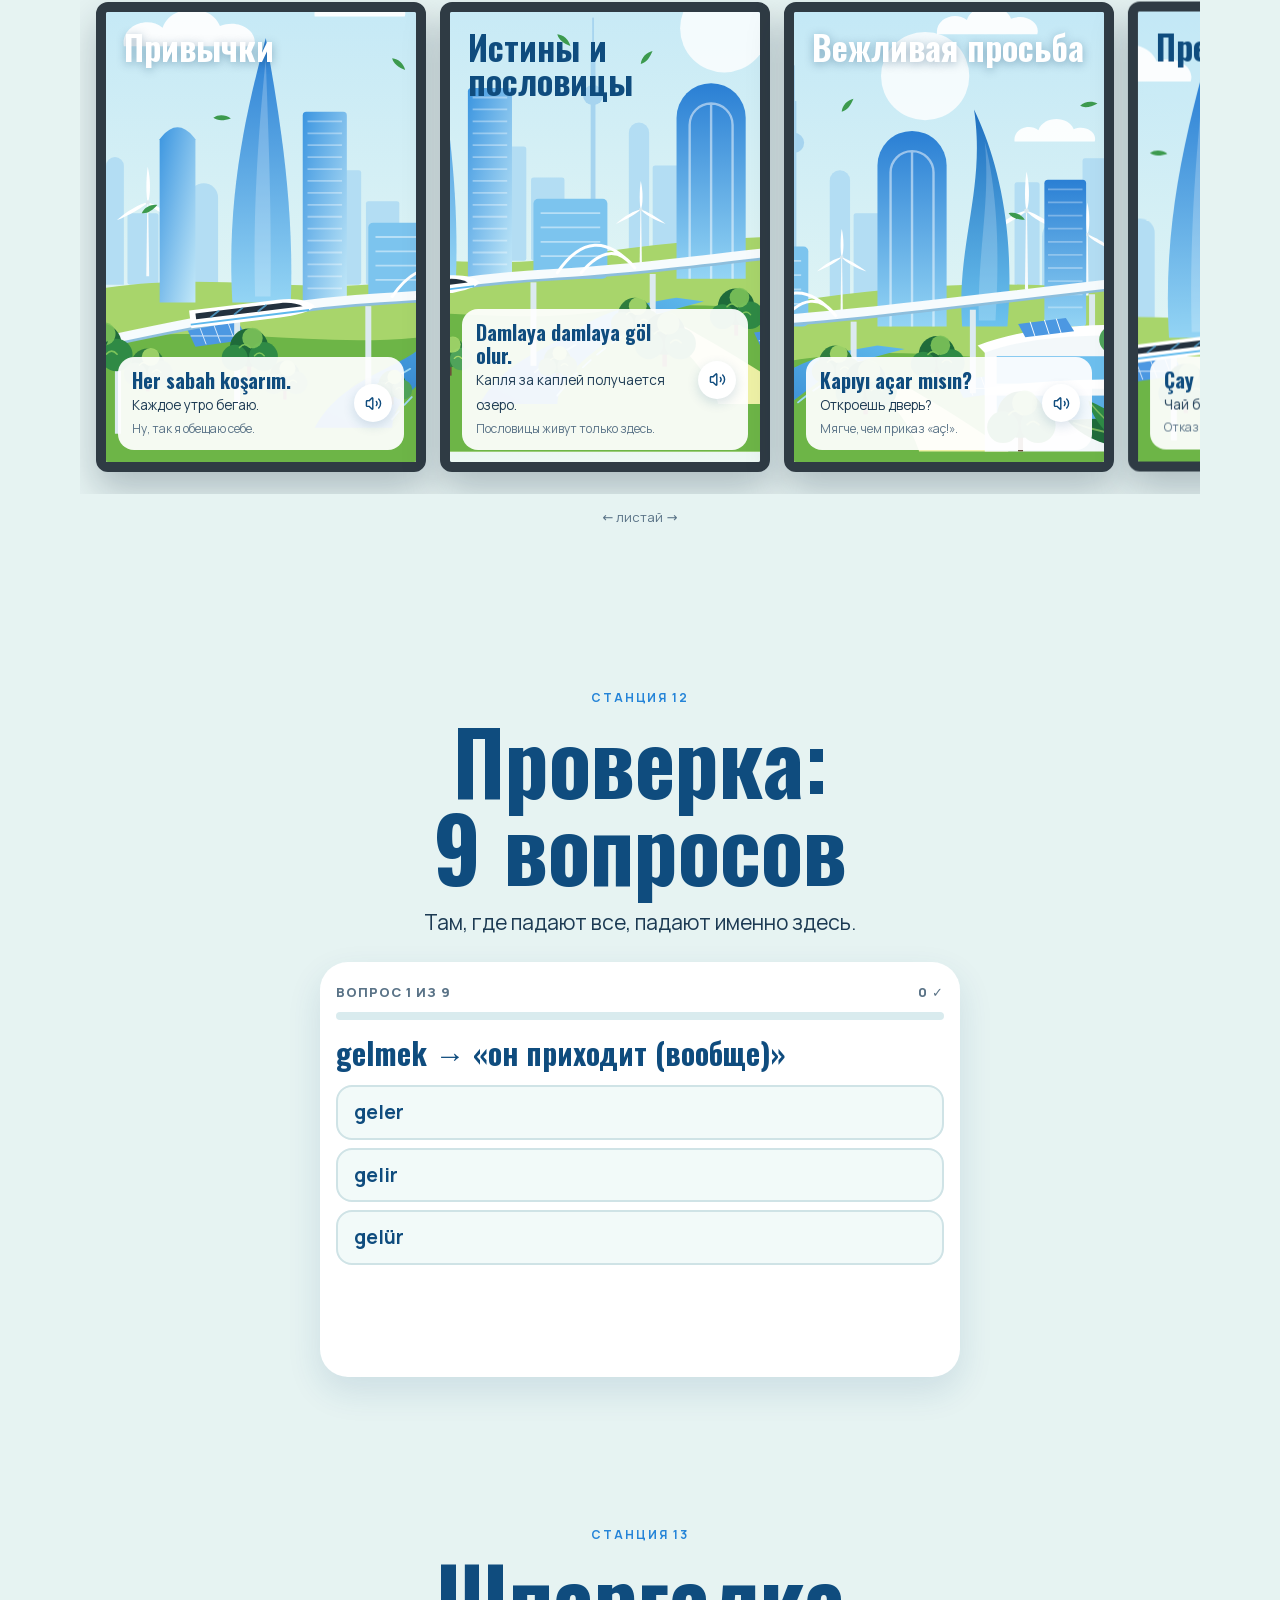
==== commit 7a9d8978: "Remove the sticky 30 € bar so it no longer covers the text Co-Authored-By: Claude Sonnet 5.5 <norepl" ====
--- a/index.html
+++ b/index.html
@@ -491,6 +491,7 @@
 @media(prefers-reduced-motion:reduce){*{animation:none!important;transition:none!important}}
 </style>
 
+<style id="no-sticky-ad">.dock{display:none!important}</style>
 </head>
 <body>
 
